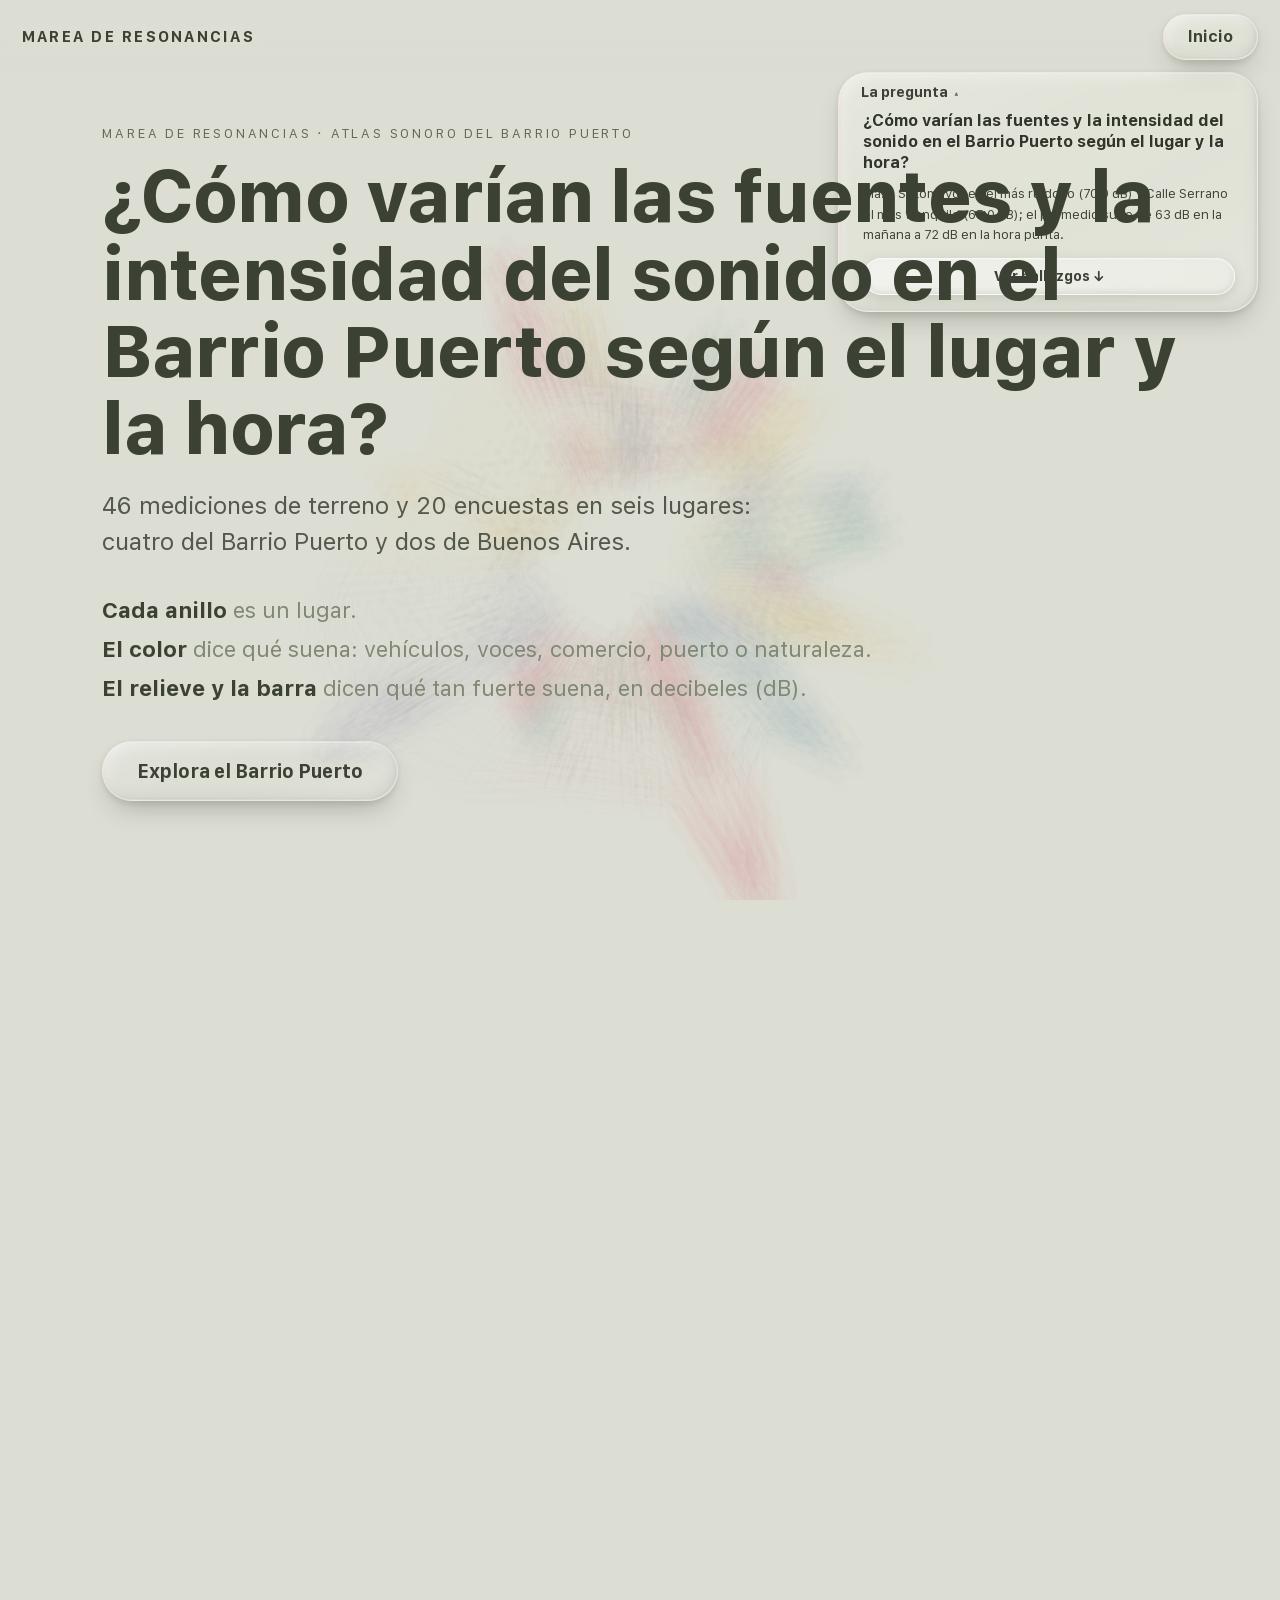
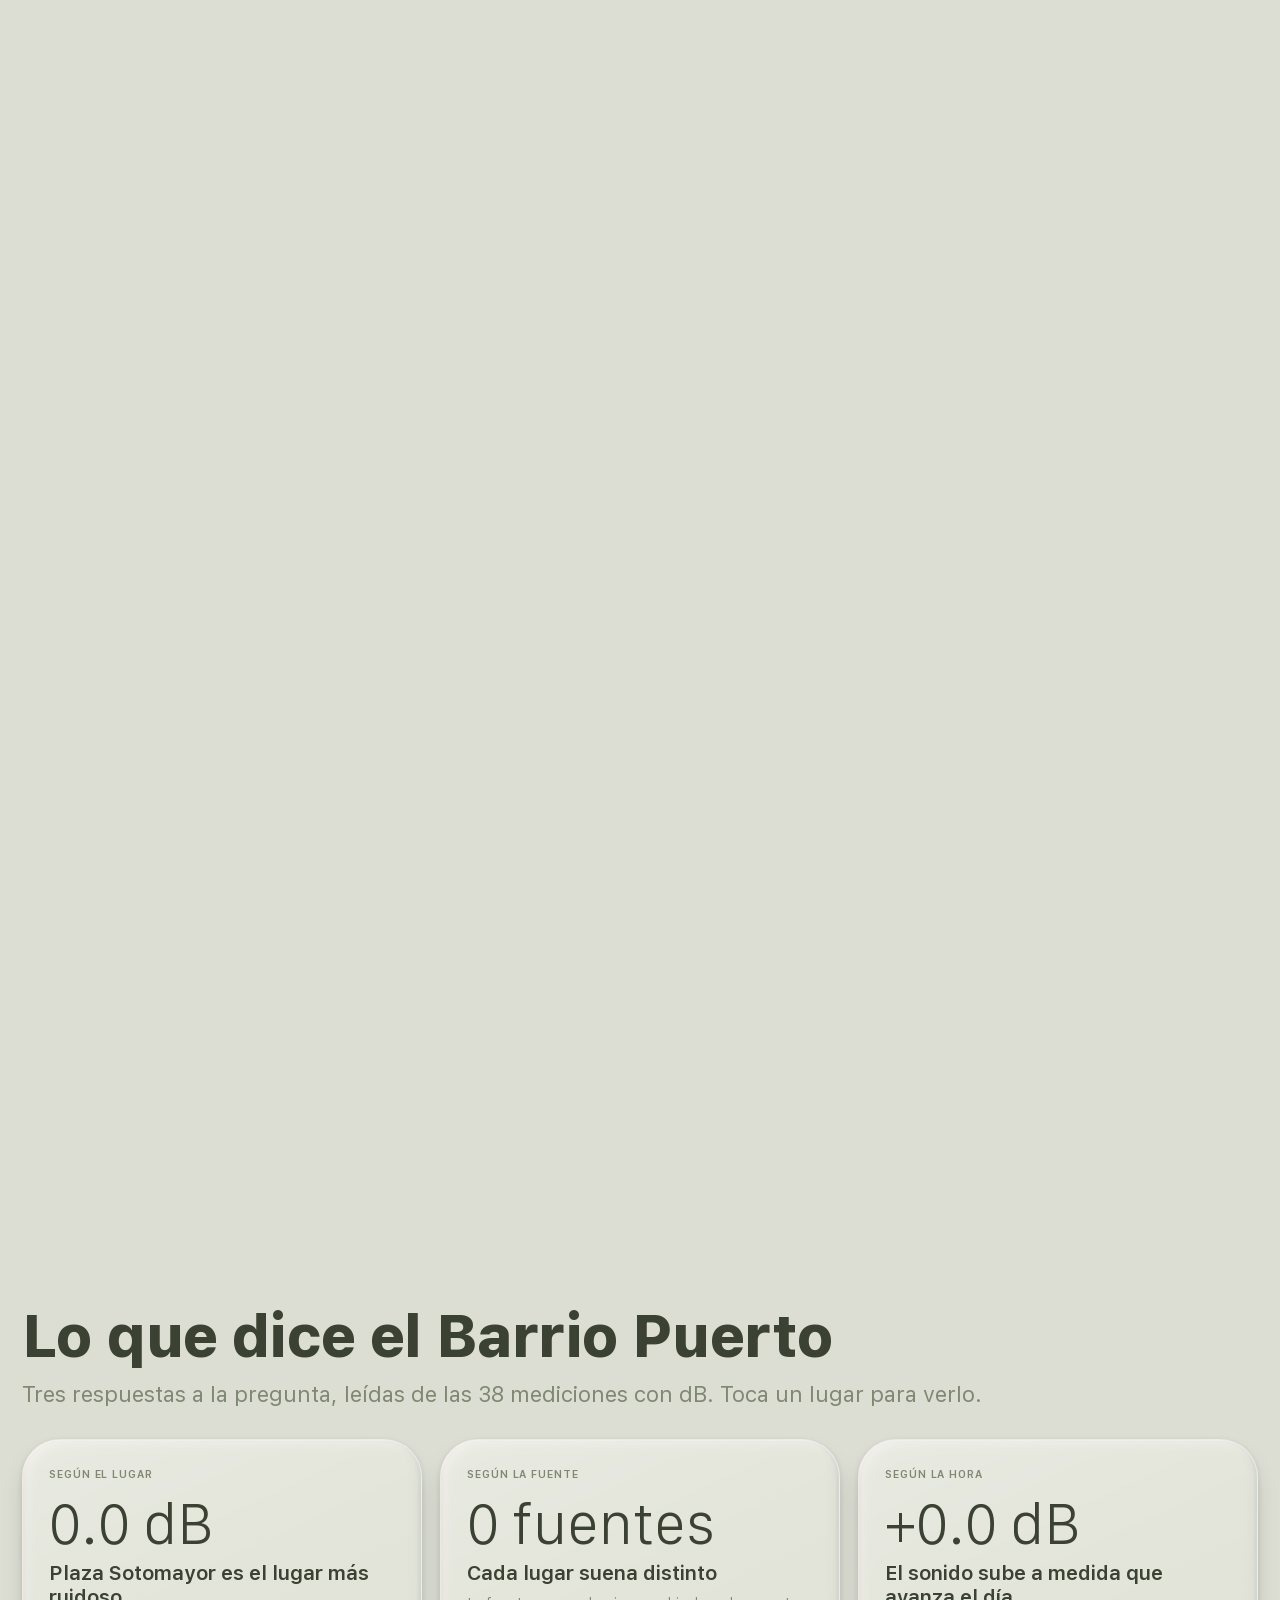
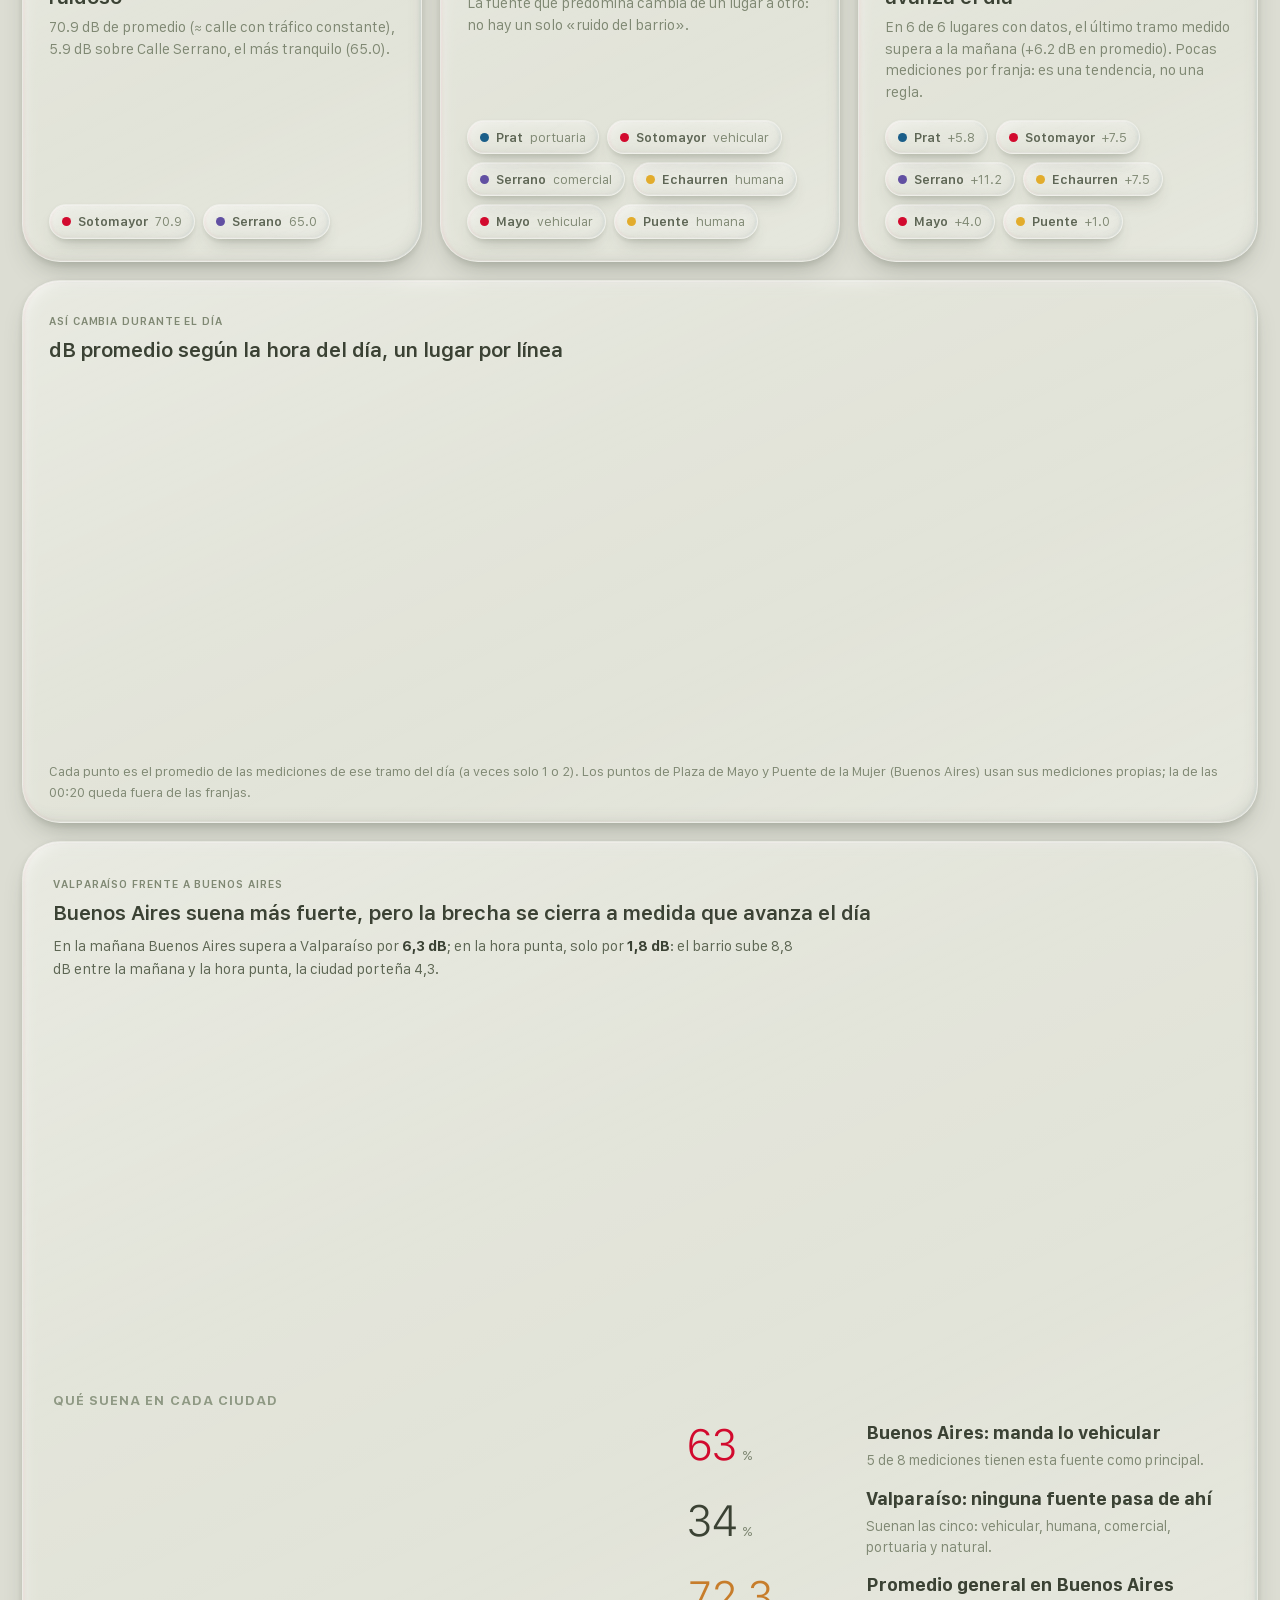
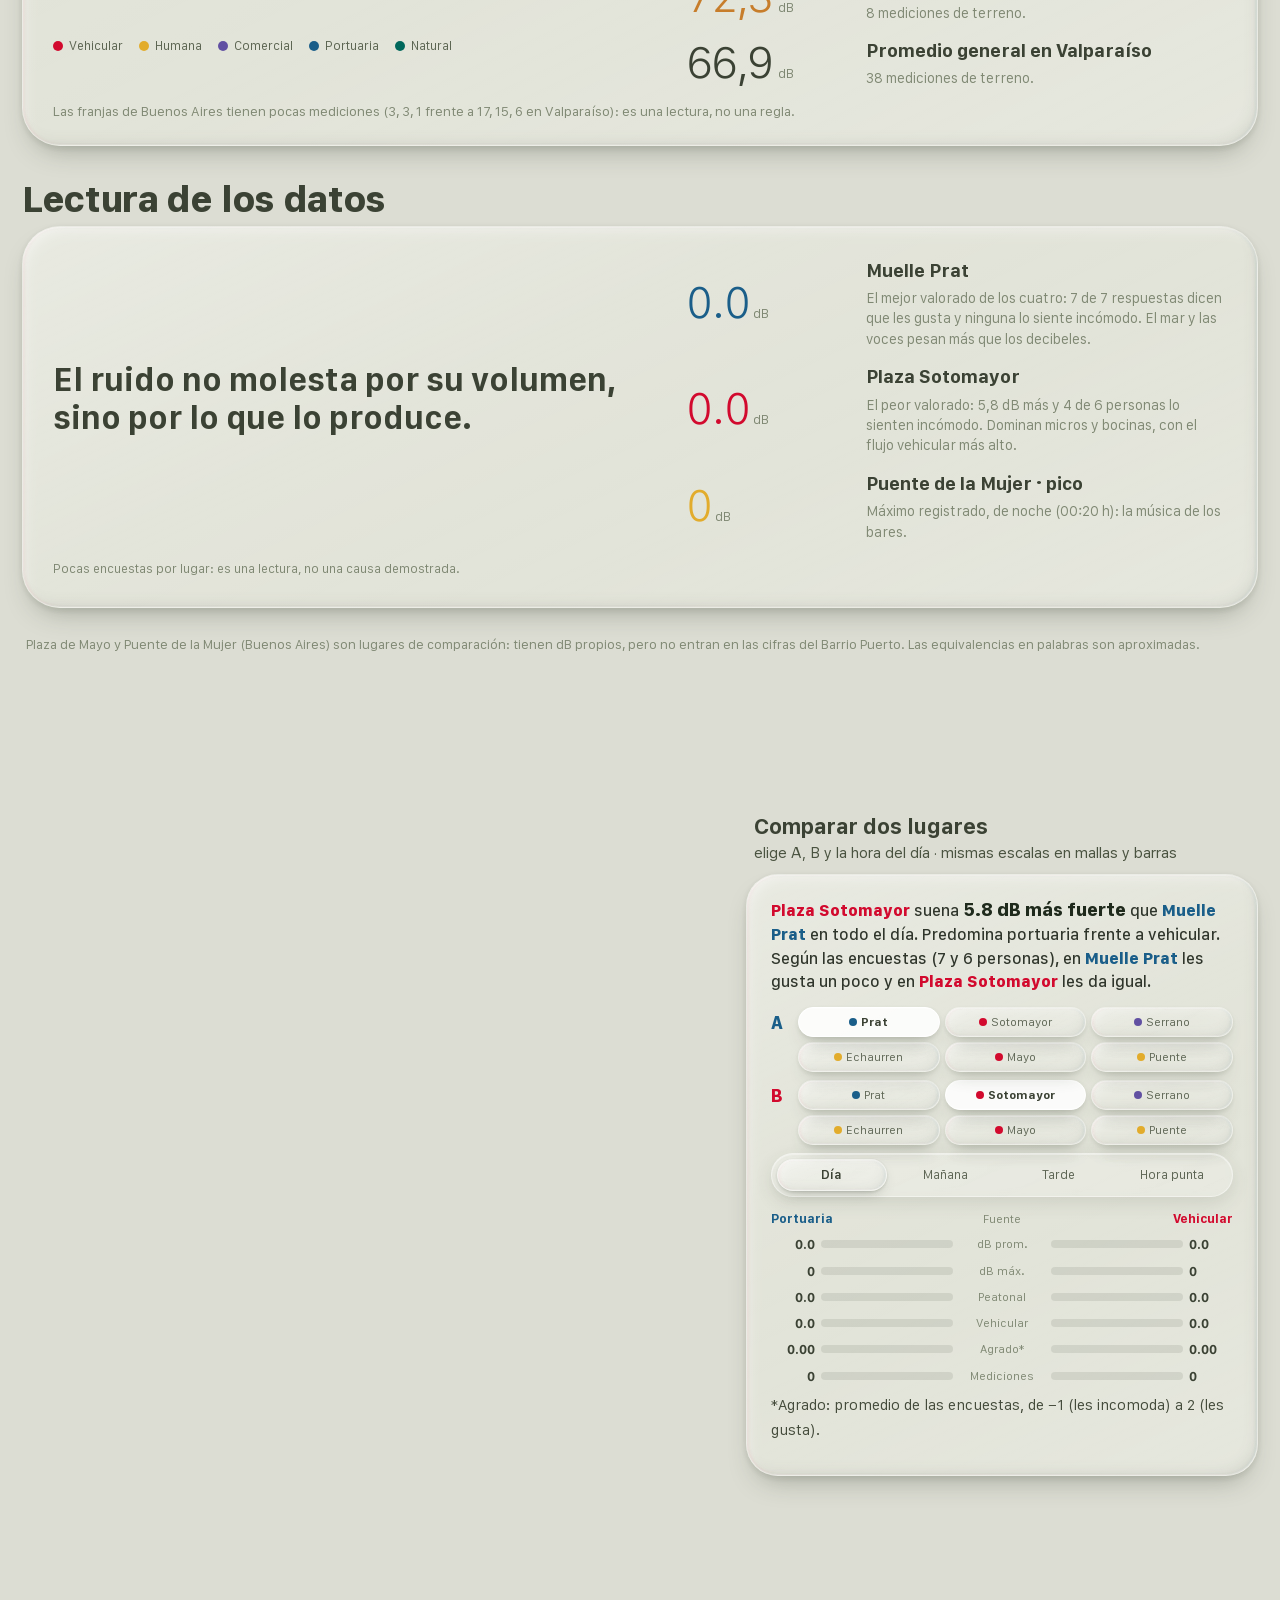
==== index.html @ 1cb3ee87 "Opciones desplegadas de Inicio: mismo vidrio que Inicio también en modo claro Co-Authored-By: Claude" ====
<!DOCTYPE html>
<html lang="es"><head><meta charset="utf-8"><meta name="theme-color" content="#DCDDD3"><script>(function(){var t=null;try{t=localStorage.getItem('marea-theme')}catch(e){}if(t!=='dark'&&t!=='light')t=matchMedia('(prefers-color-scheme: dark)').matches?'dark':'light';document.documentElement.dataset.theme=t;window.__DK=t==='dark';var m=document.querySelector('meta[name=theme-color]');if(m&&t==='dark')m.content='#05141F'})()</script><meta name="viewport" content="width=device-width,initial-scale=1">
<title>Marea de resonancias · Atlas sonoro del Barrio Puerto</title><link rel="preload" href="fonts/sf-pro.woff" as="font" type="font/woff" crossorigin><link rel="preload" href="fonts/sf-compact.woff" as="font" type="font/woff" crossorigin><link rel="stylesheet" href="style.css?v=231"><link id="dkcss" rel="stylesheet" href="dark.css?v=231" media="not all"><script>if(window.__DK)document.getElementById("dkcss").media="all"</script></head>
<body class="heroing">
<header><b>Marea de resonancias</b><nav id="nav" class="morph"><span class="lbl" tabindex="0">Inicio</span><a class="mb on" href="index.html">Visualización</a><a class="mb" href="about.html">Acerca del estudio</a></nav></header>
<section id="hero">
<div class="hs s1"><div class="eb">Marea de resonancias · atlas sonoro del Barrio Puerto</div>
<h1>¿Cómo varían las fuentes y la intensidad del sonido en el Barrio Puerto según el lugar y la hora?</h1>
<p>46 mediciones de terreno y 20 encuestas en seis lugares: cuatro del Barrio Puerto y dos de Buenos Aires.</p>
<ul class="hl"><li><b>Cada anillo</b> es un lugar.</li><li><b>El color</b> dice qué suena: vehículos, voces, comercio, puerto o naturaleza.</li><li><b>El relieve y la barra</b> dicen qué tan fuerte suena, en decibeles (dB).</li></ul>
<button id="go">Explora el Barrio Puerto</button></div>
</section>
<canvas id="c"></canvas>
<div id="leg"><div class="lgin"><button id="lgbtn" class="lgt" aria-expanded="false">Cómo leer</button><div class="lgb"></div></div></div>
<div id="bar"><div id="ctl" class="morph"><span class="lbl" tabindex="0"><span><b>Hora del día</b></span></span><button class="mb on" data-f="all">Todo el día</button><button class="mb" data-f="am">Mañana</button><button class="mb" data-f="pm">Tarde</button><button class="mb" data-f="pk">Hora punta</button></div><div id="cts" class="morph"><span class="lbl" tabindex="0"><span><b>Fuente</b></span></span><button class="mb on" data-c="">Todas</button><button class="mb" data-c="V">Vehicular</button><button class="mb" data-c="H">Humana</button><button class="mb" data-c="C">Comercial</button><button class="mb" data-c="M">Portuaria</button><button class="mb" data-c="N">Natural</button></div></div>
<div id="panel"><h2>Explora los seis sectores</h2></div><small id="psub">Pasa el cursor sobre un nodo o un rayo; clic para fijar un sector. Compara dB, flujos y agrado.</small>
<button id="back">← Volver a los seis sectores</button>
<div id="hint">Haz clic en un sector para expandirlo · teclas 1–6</div>
<div id="tip"></div>
<div id="ans"><button class="qt" id="qt" aria-expanded="true">La pregunta<i>▾</i></button><div class="ain"><b class="q">¿Cómo varían las fuentes y la intensidad del sonido en el Barrio Puerto según el lugar y la hora?</b><div class="a"><span>El sonido cambia según el lugar y tiende a subir durante el día.</span> <a href="#finds">Ver hallazgos ↓</a></div></div></div>
<button id="down" class="btn">Desplegar sectores ↓</button>
<div id="story"><section id="s1" class="spacer"></section><section id="s2" class="spacer"></section><section id="s2b" class="spacer"></section><section id="s3" class="panelsec"></section></div>
<script src="data.js?v=231"></script><script src="vita.js?v=231"></script><script src="app.js?v=231"></script><script src="story.js?v=231"></script><script src="audio.js?v=231"></script><script src="theme.js?v=231"></script><script src="glass.js?v=231"></script></body></html>
---- style.css ----
:root{--bg:#070a14;--fg:#e8ecf4;--mut:#7f8873;--line:rgba(255,255,255,.12);--V:#ff6b5e;--H:#f4c25b;--M:#8f9bff;--N:#5f8a4b}
*{box-sizing:border-box;margin:0}
html,body{height:100%;background:var(--bg);color:var(--fg);font:14px/1.5 "Helvetica Neue",Arial,sans-serif}
a{color:var(--N)}
header{position:fixed;top:0;left:0;right:0;z-index:5;display:flex;justify-content:space-between;align-items:center;padding:14px 22px;background:linear-gradient(var(--bg),transparent)}
header b{letter-spacing:.14em;font-size:12px;text-transform:uppercase}
header nav a{color:var(--fg);text-decoration:none;margin-left:18px;font-size:12px;letter-spacing:.1em;text-transform:uppercase;opacity:.7}
header nav a:hover,header nav a.on{opacity:1}
#c{position:fixed;top:0;left:0;right:0;bottom:0;width:100%;height:100%}
#hero{position:fixed;top:0;left:0;right:0;bottom:0;z-index:10;display:flex;flex-direction:column;justify-content:center;padding:0 8vw;background:rgba(220,221,211,.84);backdrop-filter:blur(14px);transition:opacity .8s}
#hero.off{opacity:0;pointer-events:none}
#hero h1{font-size:clamp(34px,6vw,76px);font-weight:300;line-height:1.05;max-width:14em}
#hero p{max-width:34em;margin:20px 0 28px;color:var(--mut);font-size:16px}
button{font:inherit;color:var(--fg);background:none;border:1px solid var(--line);border-radius:99px;padding:7px 16px;cursor:pointer;transition:.2s}
button:hover,button.on{background:rgba(255,255,255,.12);border-color:var(--fg)}
#hero button{align-self:flex-start;padding:12px 28px}
#ctl,#cts{position:fixed;left:22px;bottom:22px;z-index:4;display:flex;flex-wrap:wrap;gap:8px;align-items:center}
#ctl span,#cts span{color:var(--mut);font-size:11px;letter-spacing:.1em;text-transform:uppercase;margin-right:4px}
#leg{position:fixed;left:22px;top:60px;z-index:4;font-size:12px;color:var(--mut);max-width:240px}
#leg i{display:inline-block;width:9px;height:9px;border-radius:50%;margin-right:6px}
#leg div{margin:3px 0}
#leg hr{border:0;border-top:1px solid var(--line);margin:10px 0}
#grad{height:6px;border-radius:3px;background:linear-gradient(90deg,#D20A2E,#E2AC2C,#00675B);margin:6px 0 2px}
#grad+div{display:flex;justify-content:space-between}
#panel{position:fixed;right:22px;bottom:22px;width:min(330px,calc(100% - 44px));z-index:4;padding:18px;border:1px solid var(--line);border-radius:18px;background:rgba(14,18,32,.62);backdrop-filter:blur(16px)}
#panel h2{font-weight:400;font-size:20px;margin-bottom:2px}
#panel small{color:var(--mut)}
#panel .g{display:grid;grid-template-columns:1fr 1fr;gap:8px;margin:12px 0}
#panel .g div{border-top:1px solid var(--line);padding-top:6px;font-size:11px;color:var(--mut);text-transform:uppercase;letter-spacing:.06em}
#panel .g b{display:block;font-size:20px;font-weight:300;color:var(--fg);letter-spacing:0;text-transform:none}
#panel q{display:block;font-style:italic;color:var(--fg);opacity:.85;font-size:13px}
#tip{position:fixed;z-index:6;pointer-events:none;max-width:250px;padding:10px 12px;border-radius:12px;font-size:12px;background:rgba(14,18,32,.85);border:1px solid var(--line);display:none}
#tip b{display:block;margin-bottom:2px}
main{max-width:760px;margin:0 auto;padding:110px 22px 80px}
main h1{font-size:44px;font-weight:300;line-height:1.1;margin-bottom:10px}
main h2{font-size:12px;letter-spacing:.14em;text-transform:uppercase;color:var(--N);margin:38px 0 8px;font-weight:600}
main p,main li{color:#4f5746;margin-bottom:10px}
main ul{padding-left:18px}
main .lead{font-size:18px;color:var(--fg)}
@media(max-width:700px){#panel{bottom:70px}}
/* v2: tamaños y modo expandido */
html,body{font-size:17px}
header b{font-size:16px}header nav a{font-size:15px}
#hero h1{font-size:clamp(36px,5.6vw,80px);font-weight:800;line-height:1.08;max-width:16em;letter-spacing:-.01em}
#hero p{font-size:clamp(18px,2vw,24px);color:var(--fg);opacity:.85;max-width:30em}
#hero ul{list-style:none;padding:0;margin:0 0 30px;font-size:clamp(17px,1.8vw,22px);color:var(--mut)}
#hero li{margin:6px 0}#hero li b{color:var(--fg)}
#hero button{font-size:20px;padding:14px 34px}
#leg{font-size:15px;max-width:310px}#leg i{width:13px;height:13px}
#ctl span,#cts span{font-size:14px}#ctl button,#cts button{font-size:16px;padding:10px 20px}
#back{position:fixed;top:64px;left:50%;transform:translateX(-50%);z-index:6;display:none;font-size:16px;padding:10px 22px;background:rgba(14,18,32,.8)}
#panel{width:min(400px,calc(100% - 44px));padding:22px;font-size:16px}
#panel h2{font-size:30px}#panel small{font-size:14px}
#panel .g div{font-size:13px}#panel .g b{font-size:30px}
#panel q{font-size:17px;margin-top:6px}#panel q:before,#panel q:after{content:'“'}#panel q:after{content:'”'}
#panel .hint{display:block;margin-top:10px;color:var(--N)}
#panel.big{top:64px;bottom:22px;width:min(440px,calc(100% - 44px));overflow:auto}
.det{border-left:4px solid;padding:8px 12px;margin:14px 0;background:rgba(255,255,255,.05);border-radius:0 10px 10px 0;font-size:15px}
.det b{display:block;font-size:17px}
.list{margin-top:12px}
.it{display:grid;grid-template-columns:12px 1fr auto;gap:2px 10px;align-items:center;width:100%;text-align:left;border-radius:12px;margin:4px 0;font-size:15px;padding:8px 12px}
.it span{width:10px;height:10px;border-radius:50%;grid-row:span 2}.it em{grid-column:2;color:var(--mut);font-size:13px}.it b{grid-row:span 2;font-weight:600}
#tip{font-size:15px;max-width:320px;padding:12px 14px}
main p,main li{font-size:17px}main .lead{font-size:21px}main h2{font-size:14px}
@media(max-width:700px){#panel.big{top:110px}}
.fl{margin:12px 0}.fl div{display:grid;grid-template-columns:96px 1fr 60px;align-items:center;gap:10px;margin:6px 0;font-size:15px}
.fl .tr{height:8px;border-radius:4px;background:rgba(255,255,255,.12);overflow:hidden}.fl i{display:block;height:100%;background:#fff;border-radius:4px}.fl .v i{background:#ff9a8c}.fl b{font-size:15px!important;text-align:right;color:var(--fg)}
#leg{font-size:14.5px;max-height:calc(100vh - 150px);overflow:auto}
/* v5: leyenda horizontal, sin panel en vista general */
#leg{top:56px;left:22px;right:22px;max-width:none;max-height:none;overflow:visible;display:flex;gap:36px;font-size:14px;line-height:1.45}
#leg .lg{flex:1}#leg .lg span{display:inline-block;margin:2px 14px 2px 0;white-space:nowrap}#leg i{width:11px;height:11px}
#panel.big{top:190px}
#hint{position:fixed;left:50%;bottom:30px;transform:translateX(-30%);z-index:4;font-size:15px;color:var(--mut)}
@media(max-width:900px){#panel.big{top:110px}#hint{display:none!important}}
#back{top:186px;left:22px;transform:none}
@media(max-width:900px){#back{top:70px;left:50%;transform:translateX(-50%)}}
#back{top:186px;left:22px;transform:none}
@media(max-width:900px){#back{top:70px;left:50%;transform:translateX(-50%)}}
#hero .eb{font-size:14px;letter-spacing:.2em;text-transform:uppercase;color:var(--N);margin-bottom:22px}
/* v7: vidrio líquido. Capa WebGL (glass.js) + vidrio CSS de respaldo (Safari usa -webkit-backdrop-filter) */
#c{z-index:0}
#glass{position:fixed;top:0;left:0;width:100%;height:100%;z-index:1;pointer-events:none}
body.gl #c{opacity:0;z-index:2}
#leg,#panel,#back,#hint,#ctl button,#hero button,main,#leg,#panel,#back,#hint,#cts button,#hero button,main{
  background:linear-gradient(135deg,rgba(255,255,255,.16),rgba(255,255,255,.04) 55%,rgba(255,255,255,.08));
  -webkit-backdrop-filter:blur(16px) saturate(1.6) brightness(1.1);backdrop-filter:blur(16px) saturate(1.6) brightness(1.1);
  border:1px solid rgba(255,255,255,.18);color:var(--fg);
  box-shadow:inset .5px .5px 1px rgba(255,255,255,.22),inset -.5px -.5px 1px rgba(255,255,255,.06),inset 0 0 24px rgba(255,255,255,.06),0 12px 32px rgba(70,78,62,.2)}
#hero{-webkit-backdrop-filter:blur(14px);backdrop-filter:blur(14px)}
#leg{padding:16px 24px;border-radius:30px}
#panel{border-radius:34px}
#hint{padding:10px 22px;border-radius:99px;color:#4f5746}
#back,#ctl button,#hero button,#back,#cts button,#hero button{border-radius:99px}
#ctl button,#cts button{transition:transform .35s cubic-bezier(.3,1.6,.5,1),background .3s}
#ctl button:hover,#cts button:hover{transform:scale(1.06)}
#ctl button.on,#cts button.on{background:linear-gradient(135deg,rgba(255,255,255,.32),rgba(255,255,255,.1))}
.it{background:rgba(255,255,255,.05);border-color:rgba(255,255,255,.14)}.it.on{background:rgba(255,255,255,.16);border-color:rgba(255,255,255,.5)}
/* página "acerca": vidrio sobre manchas de color */
body.about{background:radial-gradient(circle at 15% 18%,rgba(255,255,255,.07),transparent 42%),radial-gradient(circle at 85% 65%,rgba(200,72,59,.12),transparent 40%),radial-gradient(circle at 25% 88%,rgba(197,138,20,.1),transparent 42%),var(--bg);background-attachment:fixed}
main{width:calc(100% - 32px);margin:96px auto 60px;padding:40px 44px;border-radius:40px}
@media(max-width:700px){main{padding:26px 22px}}
#back{top:198px}#panel.big{top:200px}
#hint{left:auto;right:22px;transform:none;max-width:42vw}
@media(max-width:1100px){#back{top:70px}#panel.big{top:70px}}
/* v8: mismo vidrio en inicio, cartel de ficha y página "acerca" */
#tip,.card,.btn{
  background:linear-gradient(135deg,rgba(255,255,255,.16),rgba(255,255,255,.04) 55%,rgba(255,255,255,.08));
  -webkit-backdrop-filter:blur(16px) saturate(1.6) brightness(1.1);backdrop-filter:blur(16px) saturate(1.6) brightness(1.1);
  border:1px solid rgba(255,255,255,.18);color:var(--fg);
  box-shadow:inset .5px .5px 1px rgba(255,255,255,.22),inset -.5px -.5px 1px rgba(255,255,255,.06),inset 0 0 24px rgba(255,255,255,.06),0 12px 32px rgba(70,78,62,.2)}
#tip{border-radius:24px;padding:14px 18px}
body.gl #hero{background:transparent;-webkit-backdrop-filter:none;backdrop-filter:none}
#leg,#ctl,#hint,#panel,#back,#leg,#cts,#hint,#panel,#back{transition:opacity .8s}
body.heroing #leg,body.heroing #ctl,body.heroing #hint,body.heroing #panel,body.heroing #back,body.heroing #tip,body.heroing #leg,body.heroing #cts,body.heroing #hint,body.heroing #panel,body.heroing #back,body.heroing #tip{opacity:0;pointer-events:none}
#hero>*{position:relative;z-index:1}
.btn{display:inline-block;padding:12px 26px;border-radius:99px;color:var(--fg);text-decoration:none;font-size:16px;transition:transform .35s cubic-bezier(.3,1.6,.5,1)}
.btn:hover{transform:scale(1.05)}
/* about */
.wrap{position:relative;z-index:3;padding:92px 28px 56px;max-width:1500px;margin:0 auto}
.top{padding:34px 8px 34px}
.top h1{font-size:clamp(40px,6vw,84px);font-weight:800;letter-spacing:-.01em;line-height:1.05}
.top .sub{font-size:clamp(17px,2vw,24px);color:var(--mut);margin:10px 0 26px}
.cols{column-count:2;column-gap:22px}
.card{break-inside:avoid;-webkit-column-break-inside:avoid;display:block;margin:0 0 22px;padding:32px 36px;border-radius:38px}
.card h2{font-size:14px;letter-spacing:.16em;text-transform:uppercase;color:var(--N);margin:0 0 14px;font-weight:700}
.card h3{font-size:21px;font-weight:600;margin:22px 0 8px}
.card p,.card li{font-size:16.5px;line-height:1.65;color:#444b3b;margin:0 0 10px}
.card ul,.card ol{padding-left:20px;margin:0 0 10px}.card ul ul{margin:6px 0 0}
.card em.q{display:block;font-size:19px;color:var(--fg);margin:4px 0 8px}
.foot{padding:6px 8px;color:var(--mut);font-size:14px}
@media(max-width:900px){.cols{column-count:1}.card{padding:24px 22px;border-radius:30px}}
#hero{overflow:auto;padding-top:64px;padding-bottom:40px}
#hero h1{font-size:clamp(30px,min(5.6vw,8.2vh),80px)}
#hero p{font-size:clamp(16px,min(2vw,3vh),24px)}
#hero ul{font-size:clamp(15px,min(1.8vw,2.8vh),22px)}
#hero .eb{margin-bottom:14px}
#hint{white-space:nowrap}
#tip{text-shadow:0 1px 8px rgba(255,255,255,.7)}
/* v9: pills contenedores que se expanden y se dividen (horizontal) + about en 3 columnas */
.morph{display:flex;align-items:center;flex-wrap:nowrap;gap:0}
#ctl,#nav,#cts,#nav{gap:0}
#ctl .lbl,#nav .lbl,#ctl .mb,#nav .mb,#cts .lbl,#nav .lbl,#cts .mb,#nav .mb{display:inline-block;white-space:nowrap;overflow:hidden;cursor:pointer;border-radius:99px;font-size:16px;letter-spacing:0;text-transform:none;color:var(--fg);text-decoration:none;opacity:1;margin:0;
  transition:max-width .6s cubic-bezier(.3,1.25,.5,1),padding .6s cubic-bezier(.3,1.25,.5,1),margin .6s cubic-bezier(.3,1.25,.5,1),opacity .4s,border-width .4s,background .3s}
#ctl .lbl,#nav .lbl,#cts .lbl,#nav .lbl{padding:10px 24px;max-width:300px;border:1px solid rgba(255,255,255,.18);
  background:linear-gradient(135deg,rgba(255,255,255,.16),rgba(255,255,255,.04) 55%,rgba(255,255,255,.08));-webkit-backdrop-filter:blur(16px) saturate(1.6) brightness(1.1);backdrop-filter:blur(16px) saturate(1.6) brightness(1.1);
  box-shadow:inset .5px .5px 1px rgba(255,255,255,.22),inset -.5px -.5px 1px rgba(255,255,255,.06),0 12px 32px rgba(70,78,62,.2)}
#ctl .mb,#nav .mb,#cts .mb,#nav .mb{max-width:0;padding:10px 0;border-width:0;border-style:solid;border-color:rgba(255,255,255,.22);opacity:0}
#nav .mb{background:linear-gradient(135deg,rgba(255,255,255,.16),rgba(255,255,255,.04) 55%,rgba(255,255,255,.08));-webkit-backdrop-filter:blur(16px) saturate(1.6) brightness(1.1);backdrop-filter:blur(16px) saturate(1.6) brightness(1.1);box-shadow:inset .5px .5px 1px rgba(255,255,255,.22),inset -.5px -.5px 1px rgba(255,255,255,.06),0 12px 32px rgba(70,78,62,.2)}
#ctl .mb.on,#nav .mb.on,#cts .mb.on,#nav .mb.on{background:linear-gradient(135deg,rgba(255,255,255,.32),rgba(255,255,255,.1))}
#ctl,#cts{bottom:22px}
.cols{display:grid;grid-template-columns:repeat(3,minmax(0,1fr));gap:22px;align-items:start;column-count:auto}
.col{display:flex;flex-direction:column;gap:22px;min-width:0}
.card{margin:0;padding:28px 30px}
.card p,.card li{font-size:15.5px}
@media(max-width:1100px){.cols{grid-template-columns:1fr;max-width:820px;margin:0 auto}}
#leg{top:72px}

/* v10: touch (.open) separado de hover; responsivo móvil */
#ctl.open .lbl,#nav.open .lbl,responsivo móvil */
#cts.open .lbl,#nav.open .lbl{max-width:0;padding-left:0;padding-right:0;border-width:0;opacity:0}
#ctl.open .mb,#nav.open .mb,#cts.open .mb,#nav.open .mb{max-width:240px;padding:10px 22px;margin-left:8px;border-width:1px;opacity:1}
#ctl.open .mb:first-of-type,#nav.open .mb:first-of-type,#cts.open .mb:first-of-type,#nav.open .mb:first-of-type{margin-left:0}
@media (hover:hover){
#ctl:hover .lbl,#ctl:focus-within .lbl,#nav:hover .lbl,#nav:focus-within .lbl,#cts:hover .lbl,#cts:focus-within .lbl,#nav:hover .lbl,#nav:focus-within .lbl{max-width:0;padding-left:0;padding-right:0;border-width:0;opacity:0}
#ctl:hover .mb,#ctl:focus-within .mb,#nav:hover .mb,#nav:focus-within .mb,#cts:hover .mb,#cts:focus-within .mb,#nav:hover .mb,#nav:focus-within .mb{max-width:240px;padding:10px 22px;margin-left:8px;border-width:1px;opacity:1}
#ctl:hover .mb:first-of-type,#ctl:focus-within .mb:first-of-type,#nav:hover .mb:first-of-type,#nav:focus-within .mb:first-of-type,#cts:hover .mb:first-of-type,#cts:focus-within .mb:first-of-type,#nav:hover .mb:first-of-type,#nav:focus-within .mb:first-of-type{margin-left:0}}
#tip{max-width:min(320px,80vw)}
@media(max-width:760px){
html,body{font-size:16px}
header{padding:10px 14px}
header b{font-size:12px;letter-spacing:.12em}
#nav .lbl,#nav .mb,#ctl .lbl,#ctl .mb,#nav .lbl,#nav .mb,#cts .lbl,#cts .mb{font-size:14px}
#nav .lbl,#ctl .lbl,#nav .lbl,#cts .lbl{padding:8px 18px}
#nav.open .mb{padding:8px 13px;margin-left:6px;font-size:13px}
#ctl.open .mb,#cts.open .mb{padding:8px 12px;margin-left:6px;font-size:13px}
#nav.open .mb:first-of-type,#ctl.open .mb:first-of-type,#nav.open .mb:first-of-type,#cts.open .mb:first-of-type{margin-left:0}
body.navopen header b{opacity:0}
#ctl,#cts{left:14px;right:14px;bottom:calc(14px + env(safe-area-inset-bottom,0px))}
#back{top:66px;left:14px;transform:none;font-size:14px;padding:7px 14px}
#panel.big{top:var(--pt,50%);bottom:calc(64px + env(safe-area-inset-bottom,0px));left:12px;right:12px;width:auto;padding:16px 18px;border-radius:28px;-webkit-overflow-scrolling:touch}
#panel h2{font-size:22px}#panel .g b{font-size:22px}#panel .g div{font-size:11px}#panel q{font-size:14px}
.it{font-size:14px;padding:6px 10px}
.wrap{padding:84px 14px 40px}
.top h1{font-size:clamp(34px,11vw,56px)}
.card{padding:22px 20px}
}

/* v11: «Cómo leer» = pill que se transforma en la leyenda (punteo estructurado) */
#leg{position:fixed;top:72px;left:22px;right:auto;z-index:4;width:122px;height:38px;max-width:none;max-height:none;padding:0;display:block;overflow:hidden;border-radius:99px;font-size:14px;line-height:1.45;gap:0;
  transition:width .65s cubic-bezier(.3,1.15,.5,1),height .65s cubic-bezier(.3,1.15,.5,1),border-radius .65s ease,opacity .8s}
#leg.open{width:calc(100vw - 44px);height:var(--oh,200px);border-radius:30px}
.lgin{width:calc(100vw - 44px)}
.lgt{display:block;font:inherit;font-size:15px;font-weight:700;color:var(--fg);background:none;border:0;padding:0 22px;height:38px;line-height:38px;cursor:pointer;text-align:left;white-space:nowrap;border-radius:0}
.lgt::after{content:' ▾';font-size:11px;opacity:.7}#leg.open .lgt::after{content:' ▴'}
.lgb{padding:2px 24px 18px;opacity:0;transition:opacity .35s}#leg.open .lgb{opacity:1;transition-delay:.25s}
.lcols{display:grid;grid-template-columns:1.05fr 1fr 1.15fr 1.1fr;gap:28px}
.lc h4{font-size:12.5px;letter-spacing:.07em;text-transform:uppercase;color:var(--N);margin:0 0 6px;font-weight:700}
.lc ul{list-style:none;padding:0;margin:0}.lc li{position:relative;padding-left:16px;margin:3px 0;color:#444b3b}
.lc li::before{content:'•';position:absolute;left:3px;color:var(--mut)}
.lc ul.dots li::before{display:none}.lc ul.dots li{padding-left:20px}.lc .dots i{position:absolute;left:0;top:5px;margin:0}
.lc li b{color:var(--fg)}
@media(min-width:1101px){#back{top:var(--lb,198px)}#panel.big{top:calc(var(--lb,198px) + 4px)}}
@media(max-width:1100px){
#leg{top:66px;left:auto;right:14px;width:122px;z-index:7}
#leg.open{width:calc(100vw - 28px)}
.lgin{width:calc(100vw - 28px)}
.lcols{grid-template-columns:1fr;gap:12px}
.lgb{max-height:calc(100vh - 215px);overflow:auto;-webkit-overflow-scrolling:touch}}
@media(min-width:760px) and (max-width:1100px){.lcols{grid-template-columns:1fr 1fr}}
/* leyenda abierta sobre las figuras (móvil/tablet): velo oscuro para que el punteo se lea */
@media(max-width:1100px){body.gl #leg.open{background:rgba(220,221,211,.78)}}
/* v12: overlay en dos secciones + enlaces de wiki */
#hero{justify-content:flex-start}
#hero .hs{display:none;flex-direction:column;align-items:flex-start;margin:auto 0;animation:hsIn .6s ease both}
#hero:not(.s2) .s1,#hero.s2 .s2{display:flex}
@keyframes hsIn{from{opacity:0;transform:translateY(14px)}to{opacity:1;transform:none}}
#hero h2{font-size:clamp(24px,min(4.2vw,6.4vh),54px);font-weight:800;line-height:1.1;max-width:18em;letter-spacing:-.01em}
#hero .p2{font-size:clamp(14px,min(1.6vw,2.6vh),19px);color:var(--mut);margin:-10px 0 26px}
#hero .s2 p{margin:16px 0 18px}
#hero .s2 ul{max-width:44em;margin:0 0 24px}
#hero .s2 li{margin:8px 0}
#hero .row{display:flex;gap:12px;flex-wrap:wrap}
.brow{display:flex;gap:12px;flex-wrap:wrap}
.foot a{color:var(--N)}
/* v13: filtro por fuente, perfil por franja y comparación */
.lc .dots li{cursor:pointer;transition:opacity .25s}
.lc .dots li:hover b,.lc .dots li:hover{color:var(--fg)}
.lc .dots li.act{color:var(--fg);font-weight:700}.lc .dots li.dim{opacity:.38}
.lc .hn{font-size:12px;color:var(--mut);margin:6px 0 0}
.pf h5{font-size:11px;letter-spacing:.07em;text-transform:uppercase;color:var(--mut);margin:14px 0 4px;font-weight:600}
.pf div{display:grid;grid-template-columns:112px 1fr 32px;align-items:center;gap:10px;margin:4px 0;font-size:14px}
.pf .tr{height:7px;border-radius:4px;background:rgba(255,255,255,.12);overflow:hidden}.pf i{display:block;height:100%;background:#4f5746;border-radius:4px}
.pf .hi{color:var(--fg);font-weight:700}.pf .hi i{background:var(--N)}.pf b{text-align:right;font-weight:600}
.lc li:focus-visible,#c:focus-visible,.lgt:focus-visible{outline:2px solid var(--N);outline-offset:2px}
@media (prefers-reduced-motion:reduce){*{animation-duration:.01s!important;transition-duration:.01s!important}}
/* about: tarjetas anchas */
.card.wide{margin:0 0 22px}
.card.wide .lead2{font-size:18px;color:var(--fg);max-width:60em;margin:0 0 16px}
.g2{display:grid;grid-template-columns:repeat(2,minmax(0,1fr));gap:6px 40px}
.g3{display:grid;grid-template-columns:repeat(3,minmax(0,1fr));gap:6px 36px}
.hl h3{font-size:19px;margin:14px 0 6px}
.hw{font-size:14px!important;color:var(--mut)!important}
.card.wide h3{font-size:18px;margin:6px 0 8px}
.card a{color:var(--N)}
@media(max-width:900px){.g2,.g3{grid-template-columns:1fr}}
body.about header{padding-bottom:34px;background:linear-gradient(var(--bg) 52%,transparent)}
/* v14: marea orgánica con scroll · contraste y estadísticas */
html,body{height:auto}
body.lock,body.heroing{overflow:hidden}
#story{position:relative}
.spacer{height:100vh}
.panelsec{position:relative;z-index:3;padding:96px 0 48px}
.wrap2{max-width:1320px;margin:0 auto;padding:0 22px}
.sech{font-size:clamp(30px,4.6vw,64px);font-weight:800;letter-spacing:-.01em;line-height:1.05;margin:0 0 10px}
.lead3{font-size:clamp(16px,1.8vw,22px);color:var(--mut);max-width:44em;margin:0 0 28px}
.cards4{display:grid;grid-template-columns:repeat(4,minmax(0,1fr));gap:18px;margin-bottom:22px}
.charts{display:grid;grid-template-columns:repeat(3,minmax(0,1fr));gap:18px}
.grid2{display:grid;grid-template-columns:repeat(2,minmax(0,1fr));gap:18px}
.sc{padding:24px 24px 20px;border-radius:32px;display:block}
.sc h3{margin:0;font-size:21px}.sc .sub{font-size:13px;color:var(--mut);margin-top:2px}
.sc .big{font-size:58px;font-weight:300;line-height:1.05;margin:14px 0 4px;letter-spacing:-.02em}.sc .big small{font-size:15px;color:var(--mut);margin-left:8px;letter-spacing:0}
.sc .chips{display:flex;gap:16px;flex-wrap:wrap;font-weight:600;font-size:15px;margin:2px 0 8px}
.sc .fact{font-size:13.5px;color:#4f5746;margin-bottom:10px}.sc .fi{font-size:14.5px;line-height:1.55;color:#444b3b;margin:0 0 6px}
.cc{padding:24px 24px 18px;border-radius:32px;display:block}.cc h3{margin:0 0 2px;font-size:20px}.cs{margin:0 0 10px;font-size:13.5px;color:var(--mut)}
.cc svg{display:block}.cc svg .t{fill:#4f5746;font:12px Helvetica,Arial,sans-serif}.cc svg .b{font-weight:700;fill:#fff}.cc svg .m{fill:#7f8873;font-size:11px}.cc svg .k{fill:#07101c;font-weight:700;font-size:11px}.cc svg .g{stroke:rgba(255,255,255,.12);stroke-width:1}
.peaks{list-style:none;margin:0;padding:0}.peaks li{display:grid;grid-template-columns:96px 1fr;align-items:center;gap:10px;padding:9px 0;border-top:1px solid rgba(255,255,255,.1)}
.peaks b{font-size:34px;font-weight:300}.peaks small{font-size:13px;color:var(--mut)}.peaks span{font-size:14.5px}.peaks em{display:block;font-style:normal;font-size:12.5px;color:var(--mut)}
.foot2{margin:26px 4px 0;color:var(--mut);font-size:13.5px}.foot2 a{color:var(--N)}
#down{position:fixed;left:0;right:0;margin:0 auto;width:max-content;bottom:calc(26px + env(safe-area-inset-bottom,0px));z-index:4;cursor:pointer;font-family:inherit;transition:opacity .6s}
body.deep #down,body.lock #down,body.heroing #down{opacity:0;pointer-events:none}
body.deep #leg,body.deep #ctl,body.deep #hint,body.deep #back,body.deep #panel,body.deep #tip,body.deep #leg,body.deep #cts,body.deep #hint,body.deep #back,body.deep #panel,body.deep #tip{opacity:0;pointer-events:none}
body.deep header{padding-bottom:34px;background:linear-gradient(var(--bg) 52%,transparent)}
@media(max-width:1100px){.cards4,.grid2{grid-template-columns:repeat(2,minmax(0,1fr))}.charts{grid-template-columns:repeat(2,minmax(0,1fr))}}
@media(max-width:700px){.cards4,.grid2,.charts{grid-template-columns:1fr}.sc .big{font-size:48px}#down{bottom:calc(74px + env(safe-area-inset-bottom,0px))}.panelsec{padding-top:80px}}
.cc svg .t{font-size:17px}.cc svg .m{font-size:14.5px}.cc svg .k{font-size:14px}


/* v15: tema claro salvia (#DCDDD3) con tintas café ocre */
:root{--bg:#DCDDD3;--fg:#3b4234;--mut:#7f8873;--line:rgba(94,102,85,.2);--V:#D20A2E;--H:#E2AC2C;--M:#1A5E89;--N:#00675B}
html,body{background:var(--bg);color:var(--fg)}
a{color:var(--N)}
.pf .tr,.fl .tr{background:rgba(94,102,85,.14)}.pf i,.fl i{background:#5E6655}.pf .hi i{background:var(--N)}.fl .v i{background:var(--V)}
.peaks li{border-top:1px solid rgba(94,102,85,.16)}.cc svg .g{stroke:rgba(94,102,85,.16)}
.cc svg .t{fill:#4f5746}.cc svg .b{fill:#3b4234}.cc svg .m{fill:#7f8873}.cc svg .k{fill:#fff}
.det{background:rgba(94,102,85,.06)}.it{background:rgba(255,255,255,.35);border-color:rgba(94,102,85,.16)}.it.on{background:rgba(255,255,255,.7);border-color:rgba(94,102,85,.5)}
#ctl .mb.on,#nav .mb.on,#ctl button.on,#cts .mb.on,#nav .mb.on,#cts button.on{background:linear-gradient(135deg,rgba(255,255,255,.75),rgba(255,255,255,.35))}
.lc .dots li:hover{color:var(--fg)}
body.about{background:radial-gradient(circle at 15% 18%,rgba(255,255,255,.45),transparent 42%),radial-gradient(circle at 85% 65%,rgba(200,72,59,.12),transparent 40%),radial-gradient(circle at 25% 88%,rgba(95,138,75,.12),transparent 42%),var(--bg);background-attachment:fixed}
/* títulos fuera de los contenedores no desplegables */
.blk{display:flex;flex-direction:column;min-width:0}
.bh{padding:0 8px 10px}.bh h3{margin:0;font-size:21px;line-height:1.15}.bh .sub,.bh .cs{margin:3px 0 0;font-size:13.5px;color:var(--mut)}
.blk>.card{flex:1}
.sc,.cc{padding:22px 24px}

/* v16: escala salvia de la wiki (#5E6655 · #8F9984 · #C4C7B9 · #DCDDD3) */
:root{--bg:#DCDDD3;--fg:#3b4234;--mut:#7f8873;--line:rgba(94,102,85,.28);--N:#5E6655;--s1:#5E6655;--s2:#8F9984;--s3:#C4C7B9;--s4:#DCDDD3}
.lc h4,.card h2,.eb,#hero .eb{color:var(--s1)}
/* v16: barra inferior con pills de franja y de fuente */
#bar{position:fixed;left:22px;bottom:22px;z-index:4;display:flex;gap:10px;align-items:flex-end;flex-wrap:wrap-reverse;max-width:calc(100vw - 44px)}
#bar #ctl,#bar #cts{position:static;left:auto;right:auto;bottom:auto;transition:opacity .8s}
body.heroing #bar,body.deep #bar{opacity:0;pointer-events:none}
#cts .mb i{display:inline-block;width:9px;height:9px;border-radius:50%;margin-right:7px;vertical-align:0}
#down{left:auto;right:22px;margin:0;width:auto}
#hint{bottom:76px}
@media(max-width:760px){#bar{left:14px;bottom:calc(14px + env(safe-area-inset-bottom,0px));max-width:calc(100vw - 28px)}#down{left:0;right:0;margin:0 auto;width:max-content}#cts.open .mb{padding:8px 11px}}

/* v16 · comparativa guiada, gráficas que se transforman, consola */
.steps{position:relative}
.step{min-height:100vh;display:flex;align-items:center;justify-content:flex-end;padding:0 5vw}
.step .blk{width:min(500px,46%)}
.mg{min-width:0}
.tg{display:inline-flex;gap:4px;margin:0 0 10px;padding:4px;border-radius:999px;background:rgba(255,255,255,.35);-webkit-backdrop-filter:blur(10px);backdrop-filter:blur(10px);border:1px solid rgba(94,102,85,.2)}
.tg button{font:inherit;font-size:13px;padding:6px 14px;border-radius:999px;border:0;background:transparent;color:#5E6655;cursor:pointer;transition:background .3s,color .3s}
.tg button.on{color:#3b4234;font-weight:600}
.console{background:#15181a;color:#c9d1c3;border-radius:14px;overflow:hidden;box-shadow:0 18px 50px rgba(21,24,26,.28);max-width:880px}
.cbar{display:flex;align-items:center;gap:7px;padding:10px 14px;background:#1f2427;font:12px ui-monospace,Menlo,Consolas,monospace;color:#8F9984}
.cbar i{width:10px;height:10px;border-radius:50%;background:#5E6655}.cbar span{margin-left:8px}
.console pre{margin:0;padding:18px 20px 22px;font:13px/1.65 ui-monospace,Menlo,Consolas,monospace;white-space:pre-wrap;overflow-x:auto}
.console .pm{color:#8F9984}.console .ok{color:#b9d79b}
.cur{display:inline-block;width:8px;height:15px;background:#c9d1c3;vertical-align:-2px;animation:bl 1s steps(1) infinite}
@keyframes bl{50%{opacity:0}}
#bar:has(.morph.open)~#down{opacity:0}
@media(max-width:760px){.step{align-items:flex-end;justify-content:center;padding:0 12px 28px}.step .blk{width:100%}.console pre{font-size:11.5px}}

/* v17 · selector glassmorfismo (barra de pestañas): lente deslizante sobre pastilla esmerilada */
.tg{position:relative;padding:5px;background:rgba(255,255,255,.28);-webkit-backdrop-filter:blur(14px) saturate(1.3);backdrop-filter:blur(14px) saturate(1.3);border:1px solid rgba(255,255,255,.44);box-shadow:inset 0 1px 0 rgba(255,255,255,.39),0 6px 18px rgba(59,66,52,.12)}
.tg button{position:relative;z-index:2;background:transparent;-webkit-tap-highlight-color:transparent}
.tg .th{position:absolute;z-index:1;top:5px;bottom:5px;left:5px;width:60px;border-radius:999px;pointer-events:none;background:linear-gradient(135deg,rgba(255,255,255,.7),rgba(255,255,255,.28));border:1px solid rgba(255,255,255,.55);box-shadow:0 4px 14px rgba(59,66,52,.22),inset 0 -2px 6px rgba(94,102,85,.18),inset 0 1px 2px rgba(255,255,255,.45);-webkit-backdrop-filter:blur(3px) saturate(1.5);backdrop-filter:blur(3px) saturate(1.5);transition:left .5s cubic-bezier(.3,1.35,.5,1),width .5s cubic-bezier(.3,1.35,.5,1)}
@media(prefers-reduced-motion:reduce){.tg .th{transition:none}}

/* v18 · vidrio en CSS para todo lo que se desplaza (el shader solo dibuja elementos fijos: así no se desfasan al hacer scroll);
   lente del selector sobre la pastilla, nunca detrás */
.card{background:linear-gradient(145deg,rgba(255,255,255,.62),rgba(255,255,255,.26));-webkit-backdrop-filter:blur(18px) saturate(1.45);backdrop-filter:blur(18px) saturate(1.45);border:1px solid rgba(255,255,255,.49);box-shadow:inset 0 1px 0 rgba(255,255,255,.29),inset 0 -10px 24px rgba(94,102,85,.10),inset 1px 0 0 rgba(255,255,255,.25),0 22px 50px rgba(59,66,52,.16),0 2px 6px rgba(59,66,52,.08)}
.tg{isolation:isolate}
.tg .th{z-index:0;background:linear-gradient(160deg,rgba(255,255,255,.92),rgba(255,255,255,.45) 55%,rgba(255,255,255,.7));border:1px solid rgba(255,255,255,.62);box-shadow:0 6px 16px rgba(59,66,52,.22),0 1px 2px rgba(59,66,52,.2),inset 0 1px 2px rgba(255,255,255,.5),inset 0 -3px 8px rgba(94,102,85,.22),inset 3px 0 6px rgba(210,10,46,.10),inset -3px 0 6px rgba(26,94,137,.12)}
.tg button{z-index:2}
.wrap2{max-width:clamp(1320px,88vw,2100px)}
.console{max-width:none}
.console pre{font-size:clamp(13px,1.02vw,21px)}
@media(min-width:1500px){
 .step .blk{width:clamp(500px,31vw,780px)}
 .sc{padding:30px 32px 26px}.sc h3{font-size:28px}.sc .sub{font-size:16px}.sc .big{font-size:78px}.sc .big small{font-size:19px}
 .sc .chips{font-size:19px}.sc .fact{font-size:17px}.sc .fi{font-size:19px}.pf div{font-size:17px;grid-template-columns:140px 1fr 40px}.pf h5{font-size:13px}
 .cc{padding:30px 32px 24px}.cc h3,.bh h3{font-size:26px}.cs,.bh .cs{font-size:17px}.tg button{font-size:16px;padding:8px 18px}
 .peaks li{font-size:18px}.peaks b{font-size:34px}
 .lead3{font-size:clamp(20px,1.5vw,30px)}
}
@media(max-width:1100px){.step{justify-content:center;align-items:flex-end;padding-bottom:6vh}.step .blk{width:min(560px,92%)}}

/* v19 · vidrio claro (no lechoso): casi transparente, borde de luz, sombras internas; capa propia para evitar fantasmas al hacer scroll */
.card{background:linear-gradient(150deg,rgba(255,255,255,.30),rgba(255,255,255,.07) 45%,rgba(255,255,255,.14));-webkit-backdrop-filter:blur(5px) saturate(1.7) brightness(1.03);backdrop-filter:blur(5px) saturate(1.7) brightness(1.03);border:1px solid rgba(255,255,255,.44);box-shadow:inset 0 1px 0 rgba(255,255,255,.28),inset 1px 0 0 rgba(255,255,255,.12),inset 0 -1.5px 0 rgba(94,102,85,.18),inset 0 -14px 22px -14px rgba(255,255,255,.35),0 18px 40px rgba(59,66,52,.14),0 2px 5px rgba(59,66,52,.08);-webkit-transform:translateZ(0);transform:translateZ(0);-webkit-backface-visibility:hidden;backface-visibility:hidden}
.tg{background:rgba(255,255,255,.12);-webkit-backdrop-filter:blur(4px) saturate(1.6);backdrop-filter:blur(4px) saturate(1.6)}

/* v20 · leyenda acotada, separación de botones, about alineado, barra fija de la comparativa */
#leg.open{width:min(1000px,calc(100vw - 44px))}.lgin{width:min(1000px,calc(100vw - 44px))}
#hint{bottom:92px}
.cols{align-items:stretch}.col>.card{margin:0}.col>.card:last-child{flex:1}
.card.wide{margin:22px 0 0}
.cmpw{position:sticky;top:68px;height:0;z-index:6;pointer-events:none}
.cmp{position:absolute;left:5vw;top:0;width:min(640px,44vw);padding:14px 20px 14px;border-radius:26px;pointer-events:auto}
.cmp .ct{display:flex;align-items:baseline;justify-content:space-between;gap:14px;flex-wrap:wrap}
.cmp .ct b{font-size:17px;color:var(--fg)}.cmp .cn{font-size:14px;color:var(--mut)}.cmp .cn i{font-style:normal;font-weight:700;color:var(--fg)}
.cmp .dots{display:flex;gap:8px;margin:8px 0 2px}.cmp .dots span{width:10px;height:10px;border-radius:50%;opacity:.35;transition:transform .35s cubic-bezier(.3,1.5,.5,1),opacity .3s}.cmp .dots span.on{opacity:1;transform:scale(1.5)}
.cmp .cl{display:flex;flex-wrap:wrap;gap:4px 16px;font-size:13px;color:#4f5746;margin-top:6px}
@media(min-width:1500px){.cmp{width:min(760px,42vw);padding:18px 26px}.cmp .ct b{font-size:21px}.cmp .cn{font-size:17px}.cmp .cl{font-size:16px}}
@media(max-width:1100px){.cmp{left:12px;right:12px;width:auto;padding:10px 16px}.cmp .cl{display:none}.cmp .ct b{font-size:15px}.cmp .cn{font-size:13px}}

/* v21 · título y leyenda fijos de la comparativa (texto sobre el fondo, sin tarjeta) */
.cmp{background:none;border:0;box-shadow:none;-webkit-backdrop-filter:none;backdrop-filter:none;-webkit-transform:none;transform:none;padding:0;border-radius:0;width:min(560px,44vw);left:5vw}
.cmp h2{font-size:clamp(28px,3vw,50px);font-weight:800;letter-spacing:-.01em;line-height:1.05;margin:0 0 8px;color:var(--fg)}
.cmp .cq{font-size:clamp(14px,1.15vw,19px);line-height:1.4;color:var(--mut);margin:0 0 12px;max-width:34em}
.cmp .cp{display:flex;align-items:center;gap:14px;margin:0 0 10px;font-size:clamp(14px,1.1vw,18px);color:var(--mut)}
.cmp .cp .dots{display:flex;gap:8px;margin:0}.cmp .cp .cn{font-size:inherit}
.cmp .cl{display:grid;grid-template-columns:auto 1fr;gap:3px 14px;margin:0;font-size:clamp(13px,1vw,16.5px);line-height:1.35}
.cmp .cl>div{display:contents}.cmp .cl dt{font-weight:700;color:var(--fg);white-space:nowrap}.cmp .cl dd{margin:0;color:#4f5746}
@media(max-width:1100px){.cmp{left:14px;right:14px;width:auto}.cmp h2{font-size:23px;margin-bottom:4px}.cmp .cq{display:none}.cmp .cp{margin-bottom:6px;font-size:13px}
 .cmp .cl{grid-template-columns:auto 1fr auto 1fr;gap:1px 10px;font-size:11.5px}.cmp .cl dt,.cmp .cl dd{white-space:normal}}

@media(max-width:1100px){.cmp .cl{display:block;line-height:1.4}.cmp .cl>div{display:inline;margin-right:9px}.cmp .cl dt,.cmp .cl dd{display:inline;white-space:normal}.cmp .cl dt::after{content:': '}.cmp .cl dd::after{content:' ·'}.cmp .cl>div:last-child dd::after{content:''}}

/* v22 · botones del about en vidrio CSS (se desplazan: sin shader), con la misma receta del selector */
body.about .btn{transition:transform .35s cubic-bezier(.3,1.5,.5,1),box-shadow .3s}
@media(hover:hover){body.about .btn:hover{transform:scale(1.05)}}
body.about .wrap{position:relative;z-index:3}

/* v23 · cada lugar dura tres tramos de scroll (mañana, tarde, hora punta); título y leyenda en posición fija */
.step{display:block!important;min-height:0!important;height:270vh;padding:0!important}
.step .stk{position:-webkit-sticky;position:sticky;top:0;height:100vh;box-sizing:border-box;display:flex;align-items:center;justify-content:flex-end;padding:0 5vw}
.cmp{position:fixed;top:68px;left:5vw}
.cmpw{position:static;height:0}
.ft{display:flex;gap:6px;margin:0 0 10px;max-width:520px}
.ft span{flex:1;position:relative;padding-top:8px;font-size:clamp(12px,.95vw,15px);color:var(--mut);white-space:nowrap;transition:color .3s}
.ft span em{font-style:normal;opacity:.75;font-size:.85em}
.ft span::before,.ft span::after{content:'';position:absolute;top:0;left:0;height:3px;border-radius:2px}
.ft span::before{right:0;background:rgba(94,102,85,.2)}.ft span::after{width:calc(var(--p,0) * 100%);background:var(--fg)}
.ft span.on{color:var(--fg);font-weight:700}
.fnow{display:flex;flex-wrap:wrap;align-items:baseline;gap:2px 10px;margin:2px 0 10px;padding:8px 12px;border-radius:14px;background:rgba(255,255,255,.35);border:1px solid rgba(255,255,255,.48)}
.fnow .fn{font-size:15px}.fnow .fh{font-size:13px;color:var(--mut)}.fnow .fv{margin-left:auto;font-size:14px;color:#4f5746}.fnow .fv i{font-style:normal;font-size:22px;font-weight:700;color:var(--fg)}
@media(min-width:1500px){.fnow .fn{font-size:18px}.fnow .fh{font-size:15px}.fnow .fv{font-size:17px}.fnow .fv i{font-size:28px}}
@media(max-width:1100px){.step .stk{justify-content:center;align-items:flex-end;padding:0 12px 20px}.cmp{left:14px;right:14px;top:62px}.ft{max-width:none;margin-bottom:6px}.ft span em{display:none}.fnow{padding:6px 10px;margin-bottom:6px}.fnow .fv i{font-size:18px}.sc .fi{font-size:13px;line-height:1.4;margin-bottom:2px}.sc .fact{margin-bottom:4px}.sc .big{font-size:40px;margin:6px 0 2px}.pf h5{margin-top:8px}}

/* v25 · modo comparar, agrado legible (anillo y barra) y partitura */
.cstage{display:block;height:230vh;position:relative}
.cstage .stk{position:-webkit-sticky;position:sticky;top:0;height:100vh;box-sizing:border-box;display:flex;align-items:center;justify-content:flex-end;padding:0 5vw}
.cstage .blk{width:min(500px,46%)}
.cmp .cn.c{display:none}
.cmp .cn i{font-style:normal;font-weight:700;color:var(--fg)}
.cmp .cl dd .sw,.cmp .cl dd span{white-space:nowrap}
.pk{display:flex;flex-wrap:wrap;align-items:center;gap:6px;margin:0 0 8px}
.pk>b{width:22px;font-size:18px;font-weight:800}
.pk button{font:inherit;font-size:12.5px;white-space:nowrap;display:inline-flex;align-items:center;gap:5px;padding:5px 9px;border-radius:999px;border:1px solid rgba(94,102,85,.25);background:rgba(255,255,255,.28);color:#5E6655;cursor:pointer;-webkit-tap-highlight-color:transparent;transition:background .25s,color .25s,border-color .25s}
.pk button i{width:9px;height:9px;border-radius:50%;display:block}
.pk button.on{background:rgba(255,255,255,.85);color:#3b4234;font-weight:700;border-color:#fff;box-shadow:0 3px 10px rgba(59,66,52,.16)}
.cmpc .tg{margin:4px 0 12px}
.bfs{margin:2px 0 8px}
.bf{display:grid;grid-template-columns:44px 1fr 86px 1fr 44px;align-items:center;gap:6px;margin:6px 0;font-size:13.5px}
.bf b{font-weight:700;color:#3b4234}.bf b:first-child{text-align:right}.bf b:last-child{text-align:left}
.bf em{font-style:normal;text-align:center;font-size:12px;color:var(--mut)}
.bf .ba,.bf .bb{height:8px;border-radius:4px;background:rgba(94,102,85,.14);display:flex;overflow:hidden}
.bf .ba{justify-content:flex-end}
.bf .ba i,.bf .bb i{display:block;height:100%;border-radius:4px;transition:width .6s cubic-bezier(.3,.9,.3,1)}
.bf.dm{margin-top:10px}.bf.dm b{font-size:13px}
.rd{margin:10px 0 0;font-size:14px;line-height:1.5;color:#444b3b}.rd b{color:#3b4234}
.ag{margin:4px 0 10px}
.agb{display:flex;gap:2px;height:16px;border-radius:8px;overflow:hidden}
.agb span{display:flex;align-items:center;justify-content:center;color:#fff;font-size:10.5px;font-weight:700}
.ag small{display:block;margin:5px 0 0;font-size:12px;color:var(--mut);line-height:1.4}
.ag q{display:block;margin:6px 0 0;font-size:13.5px;line-height:1.45;font-style:italic;color:#4f5746;quotes:'«' '»'}
.rd2 .rl{list-style:none;margin:0 0 6px;padding:0;font-size:14.5px;line-height:1.5;color:#444b3b}
.rd2 .rl li{margin:5px 0}.rd2 .rl b{color:#3b4234}
.rd2 h5{font-size:11px;letter-spacing:.07em;text-transform:uppercase;color:var(--mut);margin:14px 0 4px;font-weight:600}
.rd2 .rn{font-size:12.5px;color:var(--mut);margin:10px 0 0;line-height:1.45}
.ptr{margin-top:34px}
@media(min-width:1500px){.cstage .blk{width:clamp(500px,31vw,780px)}.pk button{font-size:14px}.bf{font-size:16px;grid-template-columns:52px 1fr 100px 1fr 52px}.bf em{font-size:14px}.rd{font-size:16.5px}.ag q{font-size:16px}.ag small{font-size:14px}.rd2 .rl{font-size:17px}}
@media(max-width:1100px){.cstage .stk{justify-content:center;align-items:flex-end;padding:0 12px 20px}.cstage .blk{width:min(560px,92%)}.cmp .cl dd span{white-space:normal}
 .cmpc{padding:12px 14px!important}.pk{gap:4px;margin-bottom:5px}.pk>b{width:18px;font-size:15px}.pk button{font-size:11.5px;padding:5px 8px;gap:4px}.cmpc .tg{margin:2px 0 6px;padding:3px}.cmpc .tg button{font-size:12px;padding:5px 9px}.cmpc .tg .th{top:3px;bottom:3px}
 .bf{grid-template-columns:34px 1fr 62px 1fr 34px;margin:3px 0;font-size:12px;gap:4px}.bf em{font-size:10.5px}.rd{font-size:12px;line-height:1.35;margin-top:6px}.cstage .sc h3{font-size:17px}.cstage .sub{font-size:11.5px}.ag q{display:none}.ag{margin:2px 0 4px}.ag small{font-size:10.5px}.agb{height:12px}}
@media(max-width:1100px){.cstage .bh{display:none}.pk button i{display:none}.pk button{padding:4px 7px;font-size:11.5px}.pk{flex-wrap:nowrap}.cmp[data-m="c"] .cl>div:nth-child(2),.cmp[data-m="c"] .cl>div:nth-child(3){display:none}}

/* v26 · comparación sin indicador de scroll; partitura a todo el ancho con la lectura sobre los botones; aire en about */
.cmp[data-m="c"] .ft{display:none}
.card.wide{margin:22px 0}
.ptr{margin-top:38px}
.rd2.lg{margin:0 0 14px;max-width:none}
.rd2.lg .rl{display:grid;gap:6px 30px;margin:0 0 8px;font-size:14.5px;line-height:1.45}
.rd2.lg .r4{grid-template-columns:repeat(4,minmax(0,1fr))}.rd2.lg .r3{grid-template-columns:repeat(3,minmax(0,1fr))}
.rd2.lg .rn{margin:4px 0 0}
@media(max-width:1100px){.rd2.lg .r4{grid-template-columns:repeat(2,minmax(0,1fr))}.rd2.lg .r3{grid-template-columns:1fr}}
@media(max-width:700px){.rd2.lg .r4{grid-template-columns:1fr}.rd2.lg .rl{font-size:13px}}

/* v28 · tesis en la portada, navegación por secciones, atajos de teclado y foco visible */
#hero .tesis{max-width:40em;margin:6px 0 18px;padding:14px 18px;border-radius:22px;background:rgba(255,255,255,.32);border:1px solid rgba(255,255,255,.48)}
#hero .tesis h5{margin:0 0 6px;font-size:12px;letter-spacing:.16em;text-transform:uppercase;color:var(--N);font-weight:700}
#hero .tesis ol{margin:0;padding-left:20px;list-style:decimal;font-size:clamp(14px,1.25vw,17px);line-height:1.45;color:var(--fg)}
#hero .tesis li{margin:5px 0}#hero .tesis li b{color:var(--fg)}
#hero p.p2{margin-top:8px}
#sec{position:fixed;right:8px;top:50%;transform:translateY(-50%);z-index:30;display:flex;flex-direction:column;align-items:flex-end;gap:0;transition:opacity .3s}
body.heroing #sec,body.about #sec{display:none}body.foc #sec{opacity:0;pointer-events:none}
#sec button{display:flex;align-items:center;gap:8px;padding:7px 6px;background:none;border:0;cursor:pointer;color:#5E6655;font:inherit;font-size:12.5px;-webkit-tap-highlight-color:transparent}
#sec button span{opacity:0;transform:translateX(6px);transition:opacity .2s,transform .2s;padding:3px 10px;border-radius:99px;white-space:nowrap;pointer-events:none;background:rgba(255,255,255,.7);border:1px solid rgba(255,255,255,.59);-webkit-backdrop-filter:blur(6px);backdrop-filter:blur(6px);box-shadow:0 4px 14px rgba(59,66,52,.14);color:#3b4234}
#sec button i{width:8px;height:8px;border-radius:50%;border:1.5px solid #5E6655;box-sizing:border-box;transition:transform .25s,background .25s,border-color .25s}
#sec button.on i{background:#3b4234;border-color:#3b4234;transform:scale(1.4)}
#sec button:hover span,#sec button:focus-visible span{opacity:1;transform:none}
#sec .lk,#sec .kb{margin-top:6px;opacity:.75}#sec .lk:hover,#sec .kb:hover{opacity:1}#sec .kb b{font-size:12px;width:16px;height:16px;line-height:14px;text-align:center;border:1.5px solid #5E6655;border-radius:50%;box-sizing:border-box}
#sec .lk svg{margin:0 1px}
#kbd{position:fixed;right:44px;top:50%;transform:translateY(-50%);z-index:31;width:min(320px,calc(100vw - 70px));padding:16px 18px;border-radius:22px;background:rgba(240,241,232,.9);-webkit-backdrop-filter:blur(14px) saturate(1.4);backdrop-filter:blur(14px) saturate(1.4);border:1px solid rgba(255,255,255,.59);box-shadow:0 12px 34px rgba(59,66,52,.2);font-size:13.5px;line-height:1.4;color:#3b4234}
#kbd[hidden]{display:none}#kbd h4{margin:0 0 8px;font-size:12px;letter-spacing:.14em;text-transform:uppercase;color:var(--N)}
#kbd dl{display:grid;grid-template-columns:auto 1fr;gap:6px 12px;margin:0}#kbd dt{font-weight:700;white-space:nowrap}#kbd dd{margin:0}
button:focus-visible,a:focus-visible,[tabindex]:focus-visible{outline:2px solid #3b4234;outline-offset:2px}
@media(max-width:760px){#sec{right:2px}#sec button{padding:8px 6px}#sec button i{width:7px;height:7px}#sec .lk,#sec .kb{display:none}#kbd{display:none}}
@media(prefers-reduced-motion:reduce){#sec button span,#sec button i{transition:none}}

#hero h1{max-width:21em}
@media(min-width:1100px){#hero .tesis{max-width:none;width:min(100%,64em)}#hero .tesis ol{display:grid;grid-template-columns:repeat(3,minmax(0,1fr));gap:0 28px;padding:0;list-style:none}}
@media(max-width:1100px){.cmp[data-m="r"] .cl>div:nth-child(4),.cmp[data-m="r"] .cl>div:nth-child(5){display:none}.step .sub{display:none}}

/* v31 · sonido por fuentes (opcional) */
#sec .snd{margin-top:6px;opacity:.75}#sec .snd:hover,#sec .snd.on{opacity:1}#sec .snd[hidden]{display:none}
#sec .snd .w{opacity:0;transition:opacity .25s}#sec .snd.on .w{opacity:1}#sec .snd.on{color:#00675B}
@media(max-width:760px){#sec .snd{display:flex}#sec .snd span{display:none}}

/* v33 · leyenda amigable de la partitura y estadísticas equilibradas */
.rd2.lg{margin:0 0 16px}
.rd2.lg h5{margin:0 0 10px;font-size:12px;letter-spacing:.14em;text-transform:uppercase;color:var(--N);font-weight:700}
.how{list-style:none;margin:0 0 16px;padding:0;display:grid;grid-template-columns:repeat(4,minmax(0,1fr));gap:12px}
.how li{display:flex;align-items:flex-start;gap:12px;padding:12px 14px;border-radius:18px;background:rgba(255,255,255,.34);border:1px solid rgba(255,255,255,.52)}
.how svg{flex:0 0 40px;width:40px;height:28px;color:#5E6655;margin-top:1px}
.how p{margin:0;font-size:14.5px;line-height:1.4;color:#444b3b}.how b{color:#3b4234}
.see{padding:0 2px}.see ul{list-style:none;margin:0 0 8px;padding:0;display:flex;flex-wrap:wrap;gap:6px 26px;font-size:15px;color:#444b3b}.see li b{color:#3b4234}
.see .rn{margin:4px 0 0;font-size:13px;color:var(--mut);line-height:1.45}
@media(max-width:1100px){.how{grid-template-columns:repeat(2,minmax(0,1fr))}}
@media(max-width:700px){.how{grid-template-columns:1fr;gap:8px}.how li{padding:10px 12px}.how p{font-size:13.5px}.see ul{flex-direction:column;gap:4px;font-size:14px}}
@media(min-width:1500px){.how p{font-size:16.5px}.see ul{font-size:17px}.see .rn{font-size:15px}}
#s4 .grid2{align-items:stretch}
#s4 .mg,#s4 .blk{display:flex;flex-direction:column}
#s4 .mg>.cc,#s4 .blk>.card{flex:1}
#s4 .mg>.cc{display:flex;flex-direction:column;justify-content:center}
.tg.st{align-self:flex-start;pointer-events:none}.tg.st span{padding:6px 14px;font-size:13px;color:#5E6655;font-weight:600}
@media(min-width:1500px){.tg.st span{font-size:16px;padding:8px 18px}}
#s4 .peaks{display:flex;flex-direction:column;justify-content:space-between;height:100%}
#s4 .peaks li{flex:1;grid-template-columns:104px 1fr;padding:8px 0}
#s4 .peaks li:first-child{border-top:0}
.peaks span{display:block;min-width:0}.peaks .pb{display:block;height:5px;border-radius:3px;background:rgba(94,102,85,.14);margin-top:6px;overflow:hidden}.peaks .pb u{display:block;height:100%;border-radius:3px;opacity:.85}
@media(max-width:700px){#s4 .peaks li{grid-template-columns:86px 1fr}#s4 .peaks b{font-size:28px}}
#s4 .tg{align-self:flex-start}
#s4 .peaks li{padding:6px 0}.peaks .pb{height:4px;margin-top:5px}
#s4 .peaks li{padding:4px 0}#s4 .peaks b{font-size:30px}#s4 .peaks span{font-size:14px}#s4 .peaks em{font-size:12px;margin-top:1px}
#s4 .blk>.card{display:flex;flex-direction:column}
#s4 .peaks{height:auto;flex:1}
#s4 .peaks span{line-height:1.3}#s4 .peaks em{line-height:1.3}#s4 .peaks b{line-height:1}
#s4 .peaks li{padding:1px 0}#s4 .peaks .pb{margin-top:3px}
/* v34 · salida inmediata de la UI del modelo al entrar en contraste/comparación */
body.deep #leg,body.deep #ctl,body.deep #cts,body.deep #hint,body.deep #back,body.deep #panel,body.deep #tip,body.deep #down{opacity:0;visibility:hidden;pointer-events:none;transition:opacity .12s linear,visibility 0s linear .12s}
body:not(.deep) #leg,body:not(.deep) #ctl,body:not(.deep) #cts,body:not(.deep) #hint,body:not(.deep) #panel{transition:opacity .35s ease .1s,visibility 0s}
/* v35 · Plaza de Mayo: sin dB medido */
.nd{font-style:normal;color:var(--mut)}.big .nd{font-size:.62em;letter-spacing:-.01em}.pf small.nd{display:block;margin-top:8px;line-height:1.4}
@media(min-width:901px){#hint{left:420px;right:auto;transform:none;bottom:30px;max-width:calc(100vw - 760px)}}
.pk{gap:5px}.pk button{padding:5px 8px;font-size:12px;gap:4px}.pk button i{width:8px;height:8px}
.step .ag.na .agb,.step .ag.na small{display:none}
@media(max-width:1100px){.pk button{padding:4px 5px;font-size:11px}.pk{gap:3px}.pk>b{width:16px}}
/* v37 · fila inferior alineada: mismas alturas, mismo borde inferior y misma tipografía */
@media(min-width:901px){#ctl,#cts{bottom:22px}#hint,#down{box-sizing:border-box;height:46px;text-align:center;padding:0 24px;font-size:16px;line-height:44px;white-space:nowrap;bottom:calc(22px + env(safe-area-inset-bottom,0px))}#hint{left:396px;right:auto;transform:none;max-width:calc(100vw - 760px);overflow:hidden;text-overflow:ellipsis}}
/* v38 · aviso de la marea arriba al centro: ya no choca con Franja/Fuente ni con sus menús */
@media(min-width:901px){#hint{top:22px;bottom:auto;left:max(340px,calc(50% - 150px));right:auto;transform:none;max-width:calc(100vw - 560px)}}
body:has(#cts:hover) #down,body:has(#cts:focus-within) #down,body:has(#ctl:hover) #down{opacity:0;pointer-events:none}
/* v39 · aviso de vuelta en la fila inferior (alineado con los botones); se oculta mientras se abre Franja/Fuente */
@media(min-width:901px){#hint{top:auto;bottom:calc(22px + env(safe-area-inset-bottom,0px));left:396px;right:auto;transform:none;max-width:calc(100vw - 760px)}}
body:has(#cts:hover) #hint,body:has(#cts:focus-within) #hint,body:has(#ctl:hover) #hint,body:has(#ctl:focus-within) #hint{opacity:0;pointer-events:none}
/* v40 · seis lugares */
@media(max-width:1100px){.pk{flex-wrap:wrap}}
.pk{display:grid!important;grid-template-columns:22px repeat(3,1fr);gap:5px!important;align-items:center}
.pk button{justify-content:center;min-width:0;padding:5px 6px!important}.pk button:nth-of-type(4){grid-column:2}
@media(max-width:1100px){.pk{gap:4px!important}.pk>b{width:auto}}
/* v40 · la barra de secciones ya no bloquea clics (los rótulos ocultos ocupaban ~160 px a la derecha) */
#sec{pointer-events:none}#sec button{pointer-events:auto;position:relative}
#sec button span{position:absolute;right:calc(100% + 2px);top:50%;margin-top:-13px}
/* v41 · vitalidad: contadores y barras animados (vita.js) */
.agb[data-reveal]{clip-path:inset(0 0 0 0 round 999px)}
.fv i[data-n],.big [data-n]{font-variant-numeric:tabular-nums}
.bf b,.peaks b,.sc .fact span,.chips i{font-variant-numeric:tabular-nums}
@media(prefers-reduced-motion:reduce){[data-w],[data-reveal]{transition:none!important}}
/* v43 · más holgura de lectura por scroll, alto visible real en móvil y «pop» del dB grande */
.step{height:340vh!important}
.step .stk,.cstage .stk{height:100vh;height:100svh}
@media(max-width:1100px){.step .stk,.cstage .stk{padding-bottom:calc(20px + env(safe-area-inset-bottom,0px))}}
@keyframes vpop{0%{opacity:0;transform:translateY(22px) scale(.82);filter:blur(10px);letter-spacing:.06em}55%{opacity:1;filter:blur(0)}100%{opacity:1;transform:none;filter:none;letter-spacing:inherit}}
.big [data-big]{display:inline-block;transform-origin:0 70%}.big [data-big].vp{animation:vpop 1.1s cubic-bezier(.2,.9,.25,1) both}
/* v44 · leyenda en 3 pasos, escala dB, hallazgos */
.l3{display:grid;grid-template-columns:1.1fr 1.2fr 1.1fr;gap:26px;padding-top:2px}
.ls{display:flex;gap:12px;align-items:flex-start}
.ls>b{flex:none;width:26px;height:26px;border-radius:50%;background:#5E6655;color:#eef0e6;font-size:14px;display:grid;place-items:center;margin-top:1px}
.ls h4{margin:0 0 3px;font-size:15px;color:var(--fg)}.ls p{margin:0 0 8px;font-size:13.5px;line-height:1.4;color:var(--mut)}
.ls .dots{list-style:none;margin:0;padding:0;display:flex;flex-wrap:wrap;gap:4px 14px}.ls .dots li{margin:0;cursor:pointer;font-size:13.5px}
.lmore{margin:14px 0 0;background:none;border:0;padding:0;font:inherit;font-size:13px;font-weight:600;color:#5E6655;cursor:pointer;text-decoration:underline;text-underline-offset:3px}
.lx{display:none;margin-top:14px;padding-top:14px;border-top:1px solid var(--line);grid-template-columns:repeat(3,1fr)!important}#leg.more .lx{display:grid}
.dbs .dtr{height:7px;border-radius:4px;background:rgba(94,102,85,.16);overflow:hidden}.dbs .dtr i{display:block;height:100%;width:0;border-radius:4px;background:#5E6655;margin:0}
.dbs.ref .dtr{background:linear-gradient(90deg,#cfd3c2,#5E6655 55%,#2f352b)}.dbs.ref .dtr i{width:0;background:none}
.dbs.ref .dtk{position:relative;height:16px;margin-top:4px}.dbs.ref .dtk span{position:absolute;transform:translateX(-50%);font-size:11px;white-space:nowrap;color:var(--mut)}
.card .dbs{display:flex;align-items:center;gap:12px;margin:-2px 0 10px}.card .dbs .dtr{flex:none;width:96px}.card .dbs small{font-size:13px;color:var(--mut)}
.finds{padding-top:110px;padding-bottom:90px}
.fgrid{display:grid;grid-template-columns:repeat(3,minmax(0,1fr));gap:18px}
.fd{display:flex;flex-direction:column;padding:26px 26px 22px!important}.fd .k{font-size:11.5px;letter-spacing:.08em;text-transform:uppercase;color:var(--mut);font-weight:600}
.fd .fb{font-size:clamp(40px,4.6vw,64px);font-weight:300;line-height:1.05;margin:10px 0 6px;color:var(--fg);font-variant-numeric:tabular-nums}
.fd h3{font-size:20px;line-height:1.2;margin:0 0 8px}.fd p{font-size:15px;line-height:1.45;color:var(--mut);margin:0 0 16px}
.fcs{display:flex;flex-wrap:wrap;gap:8px;margin-top:auto}
.fc{display:inline-flex;align-items:center;gap:7px;padding:6px 12px;border-radius:99px;font-size:13.5px;font-weight:600;color:var(--fg);text-decoration:none;background:rgba(255,255,255,.35);border:1px solid rgba(94,102,85,.18);transition:box-shadow .25s,transform .25s,background .25s}
.fc i{width:9px;height:9px;border-radius:50%;background:var(--c);margin:0;display:inline-block;transition:box-shadow .25s}.fc em{font-style:normal;font-weight:400;color:var(--mut)}
.fc:hover,.fc:focus-visible{background:rgba(255,255,255,.7);transform:translateY(-1px);box-shadow:0 0 0 1px var(--c),0 4px 18px color-mix(in srgb,var(--c) 45%,transparent);outline:0}.fc:hover i,.fc:focus-visible i{box-shadow:0 0 10px 3px var(--c)}
@media(max-width:1100px){.l3{grid-template-columns:1fr;gap:14px}.lx{grid-template-columns:1fr!important}.fgrid{grid-template-columns:1fr}.finds{padding-top:70px}}
.finds{position:relative;isolation:isolate}.dbs.ref .dtk span{font-size:10.5px}
/* v44b · hero de una pantalla, gráfico horario, fondo sólido tras gráficas */
.fday{grid-column:1/-1;margin-top:18px;padding:26px 26px 20px!important}.fday h3{margin:6px 0 10px}.fday svg{width:100%;height:auto;display:block;overflow:visible}.fday p{margin:12px 0 0;font-size:14px}
.finds .fday{display:block}
.charts2,#s4,#s5{position:relative}
#hero ul.hl{margin:0 0 30px}
/* v47 · tarjeta del sector expandido = tarjeta de comparación + registro de mediciones */
#panel .sc.pn{padding:0;font-size:inherit;color:var(--fg)}#panel .sc.pn .bh{margin:0}
#panel .sc.pn .big{font-size:58px}#panel .sc.pn .big small{font-size:15px}
#panel .sc.pn .fact{margin:4px 0 8px}#panel .sc.pn .fact span{font-variant-numeric:tabular-nums}
#panel .sc.pn .dbe{display:block;margin:2px 0 8px;font-size:12px;color:var(--mut)}
#panel .sc.pn .hint{display:block;margin-top:10px;color:var(--N)}
#panel .sc.pn .pf h5{margin:14px 0 4px}
#panel .sc.pn .fl{margin:8px 0}
#panel .det{border:1px solid rgba(255,255,255,.48);border-left:4px solid;border-radius:14px;background:rgba(255,255,255,.35);padding:8px 12px}
#panel .list{margin-top:6px}
#panel .it{grid-template-columns:12px 1fr 74px auto;column-gap:10px;border-radius:14px}
#panel .it .rg{grid-column:3;grid-row:span 2;position:relative;height:6px;border-radius:3px;background:rgba(94,102,85,.16);margin:0;width:auto;align-self:center}
#panel .it .rg i{position:absolute;top:0;height:100%;border-radius:3px;margin:0;opacity:.8}
#panel .it .rg u{position:absolute;top:-3px;width:2px;height:12px;border-radius:1px;background:#3b4234;text-decoration:none}
#panel .it .rg.nd{background:repeating-linear-gradient(90deg,rgba(94,102,85,.2) 0 4px,transparent 4px 8px)}
#panel .it b{grid-column:4;font-variant-numeric:tabular-nums}
@media(max-width:1100px){#panel .sc.pn .big{font-size:44px}}
#panel .dbs{display:flex;align-items:center;gap:12px;margin:-2px 0 10px}#panel .dbs .dtr{flex:none;width:96px}#panel .dbs small{font-size:13px;color:var(--mut)}
/* v48 · pills y títulos con más peso; subtítulo del panel fuera del vidrio */
#ctl .lbl,#cts .lbl,#back{font-weight:700}#ctl .mb,#cts .mb{font-weight:600}
#panel h2{font-weight:700}
#psub{position:fixed;right:22px;bottom:calc(22px + 84px);width:min(400px,calc(100% - 44px));z-index:4;display:none;font-size:14px;line-height:1.4;color:var(--mut);text-align:left;padding:0 6px;transition:opacity .35s}
body.deep #psub,body.heroing #psub{opacity:0;visibility:hidden;pointer-events:none}
#panel .sc.pn .fact .ex{font-style:normal;color:var(--mut);font-size:.92em}
#psub{color:#5E6655;text-shadow:0 0 10px var(--bg),0 0 4px var(--bg)}#panel:not(.big) h2{font-size:24px;white-space:nowrap;margin:0}
/* v49 · peso solo en las palabras Franja/Fuente; Inicio, sus acciones y el botón del hero en negrita */
#ctl .lbl,#cts .lbl{font-weight:400}#ctl .mb,#cts .mb{font-weight:400}#ctl .lbl b,#cts .lbl b{font-weight:700}
#nav .lbl,#nav .mb,#hero button{font-weight:700}
/* v50 · respuesta corta, conclusión arriba en la comparación */
#ans{position:fixed;top:78px;left:50%;transform:translateX(-50%);z-index:3;max-width:min(720px,calc(100% - 340px));padding:9px 20px;border-radius:99px;background:rgba(255,255,255,.4);border:1px solid rgba(255,255,255,.52);box-shadow:0 4px 18px rgba(94,102,85,.12);font-size:15px;line-height:1.35;color:#3b4234;text-align:center;transition:opacity .35s}
#ans a{font-weight:700;color:#3b4234;text-decoration:underline;text-underline-offset:3px;white-space:nowrap}
body.deep #ans,body.heroing #ans,body.lock #ans,body.about #ans{opacity:0;visibility:hidden;pointer-events:none}
@media(max-width:1100px){#ans{top:62px;left:14px;right:150px;transform:none;max-width:none;font-size:12px;padding:6px 12px;border-radius:16px;text-align:left}}
.cmpc .rd{margin:0 0 14px;font-size:15.5px;line-height:1.45;color:var(--fg)}
@media(max-width:1100px){.cmpc .rd{font-size:12px;margin:0 0 8px}}
/* v51 · botón inferior de acción en negrita */
#down,#down.btn{font-weight:700}
#ans{max-width:min(900px,calc(100% - 340px))}@media(max-width:1100px){#ans{max-width:none}}
#ans{width:max-content}@media(max-width:1100px){#ans{width:auto}}
/* v53 · pregunta sobre la respuesta, cabecera opaca, tarjeta móvil plegable */
#ans{display:flex;flex-direction:column;align-items:center;gap:4px;border-radius:22px;padding:10px 26px 11px}
#ans .q{font-size:17px;font-weight:700;line-height:1.25;color:#2f352b;text-align:center;max-width:none;white-space:nowrap}
#ans span{font-size:15px}
@media(max-width:1100px){#ans{border-radius:16px;align-items:flex-start;padding:7px 12px;width:auto}#ans .q{font-size:11.5px;text-align:left;white-space:normal}#ans span{font-size:11px;line-height:1.3}}
header{padding-bottom:34px;background:linear-gradient(var(--bg) 52%,transparent)}
@media(max-width:1100px){header{padding-bottom:28px}}
.cmin{display:none}
@media(max-width:1100px){
 .cmp .cl{display:none}
 .step .blk .cmin{display:inline-block;margin:6px 0 8px;background:none;border:0;padding:0;font:inherit;font-size:13px;font-weight:700;color:#5E6655;text-decoration:underline;text-underline-offset:3px}
 .step .blk:not(.open) .card>:not(.big):not(.dbs):not(.chips):not(.fnow){display:none}
 .step .blk.open .card{max-height:56vh;max-height:56svh;overflow:auto}
}
#ans{max-width:min(1040px,calc(100% - 340px))}@media(max-width:1100px){#ans{max-width:none}}
header,body.deep header,body.about header{background:linear-gradient(var(--bg) 78%,transparent)}
/* v54 · pregunta fuera del vidrio, respuesta dentro */
#ans{background:none;border:0;box-shadow:none;padding:0;border-radius:0;gap:10px}
#ans .q{text-shadow:0 0 12px var(--bg),0 0 4px var(--bg)}
#ans .a{display:flex;flex-direction:column;align-items:center;gap:2px;padding:9px 26px 10px;border-radius:22px;background:rgba(255,255,255,.4);border:1px solid rgba(255,255,255,.52);box-shadow:0 4px 18px rgba(94,102,85,.12);text-align:center}
@media(max-width:1100px){#ans .a{align-items:flex-start;padding:7px 12px;border-radius:16px;text-align:left}}
#ans{z-index:6}
/* v55 · modelo visible tras los hallazgos; cabecera sin fondo (deja ver el vidrio de las pastillas); pregunta y respuesta alineadas */
.finds::before{display:none!important}
header,body.deep header,body.about header{background:none;padding-bottom:14px}
header b{text-shadow:0 0 10px var(--bg),0 0 4px var(--bg)}
#ans{align-items:stretch;width:max-content}
#ans .q{text-align:center}
#ans .a{align-items:center}
@media(max-width:1100px){#ans{align-items:flex-start;width:auto}header{padding-bottom:10px}}

/* v57 tesis: subtítulo fuera, tarjeta a dos columnas */
.sech2{font-size:clamp(24px,2.8vw,38px);font-weight:800;letter-spacing:-.01em;line-height:1.1;margin:34px 0 6px}
.thesis{display:grid!important;grid-template-columns:1.1fr 1fr;grid-template-areas:"q e" "n n";gap:10px 40px;align-items:center;margin:0!important;padding:28px 30px!important}
.thesis .tq{grid-area:q;font-size:clamp(22px,2.6vw,36px)!important;font-weight:700;line-height:1.15;margin:0!important;color:var(--fg)!important;text-align:left}
.thesis .tev{grid-area:e;list-style:none;margin:0!important;padding:0!important;display:flex;flex-direction:column;gap:12px}
.thesis .tev li{display:flex;align-items:center;gap:18px;margin:0!important}
.thesis .tev b{flex:none;width:3.5em;font-size:clamp(34px,3.6vw,52px);font-weight:300;line-height:1;font-variant-numeric:tabular-nums;color:var(--c)}
.thesis .tev b small{font-size:13px;color:var(--mut);font-weight:400}
.thesis .tev div{display:flex;flex-direction:column;gap:2px}
.thesis .tev strong{font-size:clamp(17px,1.5vw,21px);font-weight:700;color:var(--fg)}
.thesis .tev div span{font-size:14.5px;line-height:1.4;color:var(--mut)}
.thesis .tn{grid-area:n;font-size:13px!important;color:var(--mut)!important;margin:6px 0 0!important}
@media(max-width:900px){.thesis{grid-template-columns:1fr;grid-template-areas:"q" "e" "n";padding:22px 20px!important}.thesis .tev b{width:4.6em}}
@media(max-width:900px){.thesis .tev b{width:3.3em;font-size:30px}.thesis .tev li{gap:12px}.thesis .tev strong{font-size:16px}}

/* v61 referencia APrA: banda modelada, no medición */
#panel .it .rg.ap i{background-image:repeating-linear-gradient(135deg,rgba(255,255,255,.55) 0 3px,transparent 3px 6px);outline:1px dashed currentColor;opacity:.9}
#panel .det .org{display:block;margin-top:8px;padding-top:8px;border-top:1px dashed rgba(94,102,85,.35);font-size:12.5px;line-height:1.45;color:var(--mut)}
#panel .det .org b{font-weight:700;color:var(--fg)}

/* v65 la tarjeta del paso entra con el mismo fundido que el título y la leyenda */
.step .blk{opacity:var(--ei,1)}
/* v66 · about en pantallas grandes: mismo ancho útil que el recorrido, texto que escala y lecturas con medida cómoda */
body.about .wrap{max-width:clamp(1320px,88vw,2100px)}
body.about .top h1{font-size:clamp(40px,4.4vw,104px)}
body.about .card.wide .lead2{max-width:46em}
body.about .g2>.hl,body.about .g2>ul{max-width:44em}
body.about .card.wide>p.hw{max-width:70em}
@media(min-width:1500px){body.about .card p,body.about .card li{font-size:clamp(15.5px,.92vw,21px)}body.about .card h3{font-size:clamp(19px,1.1vw,26px)}body.about .card h2{font-size:clamp(14px,.8vw,18px)}body.about .hw{font-size:clamp(14px,.82vw,18px)!important}body.about .card.wide .lead2{font-size:clamp(18px,1.1vw,26px)}}
.col>.card.wide{margin:0}
/* v68 · móvil: carrusel horizontal de sectores */
#car{position:fixed;left:0;right:0;z-index:3;display:flex;overflow-x:auto;overflow-y:hidden;scroll-snap-type:x mandatory;-webkit-overflow-scrolling:touch;scrollbar-width:none;overscroll-behavior-x:contain;visibility:hidden;pointer-events:none}
#car::-webkit-scrollbar{display:none}
#car.on{visibility:visible;pointer-events:auto}
#car .sl{flex:0 0 100vw;height:100%;scroll-snap-align:center;scroll-snap-stop:always}
#cdots{position:fixed;left:0;right:0;z-index:3;display:none;justify-content:center;gap:10px;pointer-events:none}
#cdots i{width:8px;height:8px;border-radius:50%;background:#5E6655;opacity:.25;transition:opacity .25s,transform .25s}
#cdots i.on{opacity:.9;transform:scale(1.3)}
@media(max-width:759px){#cdots.on{display:flex}}
@media(min-width:760px){#car,#cdots{display:none!important}}

/* v70 · vidrio unificado estilo Apple (Liquid Glass): transparente, poco desenfoque, filo especular arriba-izquierda,
   sombra interior opuesta, leve dispersión cromática en los bordes y sombra proyectada. Todo CSS: sin ghosting. */
.card,#ans .a,#leg,#panel,#back,#hint,#tip,#down,.btn,#hero button,#ctl .lbl,#cts .lbl,#nav .lbl,#ctl .mb,#cts .mb,#nav .mb{
  background:linear-gradient(155deg,rgba(255,255,255,.2),rgba(255,255,255,.04) 38%,rgba(255,255,255,.03) 62%,rgba(255,255,255,.14));
  -webkit-backdrop-filter:blur(1px) saturate(1.18) brightness(1.02);backdrop-filter:blur(1px) saturate(1.18) brightness(1.02);
  text-shadow:none;color:var(--fg);
  box-shadow:inset .5px 1px 1px -.5px rgba(255,255,255,.47),inset -.5px -1px 1px -.5px rgba(255,255,255,.25),inset 0 0 0 1px rgba(255,255,255,.09),
    inset 7px 9px 16px -9px rgba(255,255,255,.6),inset -7px -9px 16px -9px rgba(94,102,85,.16),inset 2px 0 5px -3px rgba(210,10,46,.25),inset -2px 0 5px -3px rgba(26,94,137,.25),
    0 14px 26px -10px rgba(59,66,52,.34),0 2px 6px rgba(59,66,52,.12)}
.card,#ans .a,#leg,#panel,#back,#hint,#tip,#down,.btn,#hero button,#ctl .lbl,#cts .lbl,#nav .lbl{border:1px solid rgba(255,255,255,.27)}
#ctl .mb,#cts .mb,#nav .mb{border-color:rgba(255,255,255,.34)}
/* superficies con texto corrido: un poco más de desenfoque para leer sobre la malla */
.card,#ans .a,#panel,#leg.open{-webkit-backdrop-filter:blur(3px) saturate(1.15) brightness(1.02);backdrop-filter:blur(3px) saturate(1.15) brightness(1.02);background:linear-gradient(155deg,rgba(255,255,255,.28),rgba(255,255,255,.1) 40%,rgba(255,255,255,.08) 62%,rgba(255,255,255,.2))}
@media(hover:hover){.btn:hover,#hero button:hover,#down:hover{transform:scale(1.04)}}
.btn,#hero button,#down{transition:transform .35s cubic-bezier(.3,1.5,.5,1),box-shadow .3s}
@media(max-width:700px){
  .pk{display:flex!important;flex-wrap:nowrap!important;overflow-x:auto;-webkit-overflow-scrolling:touch;scrollbar-width:none;gap:5px!important}.pk::-webkit-scrollbar{display:none}
  .pk button{flex:0 0 auto;padding:5px 10px!important}.pk button:nth-of-type(4){grid-column:auto}.pk>b{flex:0 0 auto}}
header,body.deep header,body.about header{background:linear-gradient(rgba(220,221,211,.85),rgba(220,221,211,0))}
/* v71 · «Cómo leer»: etiqueta centrada en el pill (sin margen superior fantasma ni borde que la desplace) */
#leg .lgin{margin:0}
#leg .lgt{height:36px;line-height:36px}
#leg:not(.open) .lgt{text-align:center;padding:0;width:120px}
/* v73 · menú «Inicio» en móvil: al abrirse apila las opciones en vez de salirse de la pantalla */
@media(max-width:520px){#nav.open{flex-direction:column;align-items:flex-end;gap:6px}#nav.open .mb,#nav.open .mb:first-of-type{margin-left:0;font-size:14px;padding:9px 18px}}
/* v74 · comparación: fila «Predomina» sin recortes y puntos separados del subtítulo */
.bf.dm{grid-template-columns:auto 1fr auto 1fr auto!important;align-items:baseline}.bf.dm b:last-child{text-align:right}
.cmp .cp{margin-top:12px}
@media(max-width:1100px){.cmp .cp{margin-top:14px}.cmp h2{margin-bottom:6px}}
/* v74 · el mismo vidrio en los contenedores menores (guía «cómo leer», lectura actual, chips y selectores): sombra proyectada incluida */
.how li,.fnow,.fc,.pk button:not(.on){
  background:linear-gradient(155deg,rgba(255,255,255,.2),rgba(255,255,255,.05) 40%,rgba(255,255,255,.04) 62%,rgba(255,255,255,.14));
  -webkit-backdrop-filter:blur(2px) saturate(1.18);backdrop-filter:blur(2px) saturate(1.18);border:1px solid rgba(255,255,255,.27);
  box-shadow:inset .5px 1px 1px -.5px rgba(255,255,255,.47),inset -.5px -1px 1px -.5px rgba(255,255,255,.25),inset 0 0 0 1px rgba(255,255,255,.08),inset 6px 8px 14px -9px rgba(255,255,255,.55),inset -6px -8px 14px -9px rgba(94,102,85,.14),inset 2px 0 5px -3px rgba(210,10,46,.2),inset -2px 0 5px -3px rgba(26,94,137,.2),
    0 10px 18px -8px rgba(59,66,52,.3),0 2px 4px rgba(59,66,52,.1)}
.pk button.on{box-shadow:inset .5px 1px 1px -.5px rgba(255,255,255,.5),inset -.5px -1px 1px -.5px rgba(255,255,255,.3),0 10px 18px -8px rgba(59,66,52,.34),0 2px 4px rgba(59,66,52,.12)}
/* fila «Predomina»: las dos fuentes alineadas a cada borde (antes se salía de la tarjeta) */
.bf.dm{grid-template-columns:1fr auto 1fr!important}.bf.dm>span{display:none}.bf.dm>b:first-child{text-align:left}.bf.dm>b:last-child{text-align:right}
/* respiro entre el título y los puntos de progreso de «Dos lugares frente a frente» */
@media(max-width:1100px){.cmp .cp{margin-top:12px}}
/* v75 · menú superior en táctil: sin :hover pegado, apertura solo por toque, y sin solaparse con «Cómo leer» ni la respuesta corta */
@media(hover:none){
#nav:hover:not(.open) .lbl,#nav:focus-within:not(.open) .lbl{max-width:300px;padding:8px 18px;border-width:1px;opacity:1}
#nav:hover:not(.open) .mb,#nav:focus-within:not(.open) .mb{max-width:0;padding:8px 0;margin-left:0;border-width:0;opacity:0}}
@media(max-width:520px){
#nav:hover:not(.open),#nav:focus-within:not(.open){flex-direction:row}
header{z-index:12}
body.navopen #leg,body.navopen #ans,body.navopen #hint{opacity:0!important;pointer-events:none}
#nav.open .mb{backdrop-filter:blur(3px) saturate(1.18);-webkit-backdrop-filter:blur(3px) saturate(1.18);background-color:rgba(226,228,218,.82)}}
/* v76 · picos: la cifra de dB usa el mismo peso y tamaño que el resto de números de la página */
.peaks b{font-size:34px;font-weight:700;line-height:1;letter-spacing:-.01em}
.peaks b>span{display:inline;font-size:inherit;font-weight:inherit;line-height:inherit}
.peaks b small{font-size:14px;font-weight:500;margin-left:2px}
@media(max-width:700px){#s4 .peaks b{font-size:28px}}
/* v77 · móvil: «Fuente» arriba y «Hora del día» abajo, siempre en el mismo orden; al desplegar uno, el otro no se mueve */
@media(max-width:760px){#bar{flex-direction:column-reverse;flex-wrap:nowrap;align-items:flex-start;gap:8px}
#bar #ctl,#bar #cts{max-width:100%}}
/* v77 · al desplegar, la etiqueta se pliega (regla antes invalidada por un comentario roto): las opciones caben en una fila */
#ctl.open .lbl,#cts.open .lbl,#nav.open .lbl{max-width:0;padding-left:0;padding-right:0;border-width:0;opacity:0;margin:0}
@media(max-width:760px){#ctl.open,#cts.open{gap:6px}#ctl.open .mb,#cts.open .mb,#ctl.open .mb:first-of-type,#cts.open .mb:first-of-type{margin-left:0}}
/* v79 · la tarjeta de título/leyenda sube con el scroll nativo (sticky) en vez de fixed + JS: sin ghosting */
.cmpw{position:sticky!important;top:68px;height:0}
.cmp{position:absolute!important;top:0!important}
@media(max-width:1100px){.cmpw{top:62px}}
/* v80 · móvil: «Desplegar sectores» sobre la barra de filtros de dos filas, sin solaparse */
@media(max-width:760px){#down{bottom:calc(122px + env(safe-area-inset-bottom,0px))}}
/* v81 · mismos márgenes laterales que .wrap2 (hallazgos, gráficas, estadísticas) en «Cada lugar» y «Dos lugares» */
:root{--mx:max(22px,calc((100vw - clamp(1320px,88vw,2100px))/2 + 22px))}
.cmp{left:var(--mx)!important}
.step .stk{padding-left:var(--mx)!important;padding-right:var(--mx)!important}
@media(max-width:1100px){:root{--mx:22px}.cmp{left:22px!important;right:22px!important}}
.cstage .stk{padding-left:var(--mx)!important;padding-right:var(--mx)!important}
@media(max-width:1100px){.step .blk,.cstage .blk{width:min(560px,100%)}}

/* v83 · about: botones en negrita */
.btn,.brow .btn,.brow a{font-weight:700}

/* v84 · laptops de poca altura: se achica el texto, no los modelos */
body.legopen #ans{opacity:0;visibility:hidden;pointer-events:none}
@media(min-width:1101px) and (max-height:820px){
 #ans{padding:6px 20px 7px;gap:2px;border-radius:18px}#ans .q{font-size:15px}#ans span{font-size:13px;line-height:1.3}
 .cmp h2{font-size:30px;margin-bottom:4px}.cmp .cq{font-size:13px;margin:0 0 6px;line-height:1.3}.cmp .cp{margin:0 0 6px;font-size:13px}
 .cmp .cl{font-size:12.5px;line-height:1.25;gap:1px 12px}
 #leg{font-size:12.5px;line-height:1.35}
}
@media(min-width:1101px) and (max-height:680px){.cmp .cq{display:none}.cmp h2{font-size:26px}}
.step .blk,.cstage .blk{transform-origin:right center;will-change:transform}

/* v86 · gráficas alineadas */
.charts2 .grid2{align-items:stretch}.charts2 .mg{display:flex;flex-direction:column}.charts2 .mg>.cc{flex:1;display:flex;flex-direction:column;justify-content:center}
.charts2 .mg>.tg{align-self:flex-start}
/* v86 · movimiento orgánico unificado: todos los controles rebotan igual */
:root{--spring-el:cubic-bezier(.3,1.6,.5,1);--spring:cubic-bezier(.3,1.6,.5,1);--spring-soft:cubic-bezier(.3,1.35,.5,1)}
button,.btn,.lgt,.lmore,.pk button,.tg button,#ctl button,#cts button,#nav a,#nav button,#down,#back,#hint,.cmin,.fc,.how li,.fnow{transition:scale .8s var(--spring-el),transform .45s var(--spring),background .3s,color .3s,box-shadow .3s,opacity .35s,border-color .3s}
@media(hover:hover){button:not(:disabled):hover,.btn:hover,.pk button:hover,.fc:hover,#down:hover,#back:hover{scale:1.045}}
button:not(:disabled):active,.btn:active,.pk button:active,.lgt:active,#down:active,#back:active{scale:.93;transition-duration:.12s}
#leg{transition:width .7s var(--spring-soft),height .7s var(--spring-soft),border-radius .6s var(--spring-soft),opacity .8s,scale .8s var(--spring-el)}
.lgb{transform:translateY(12px);transition:opacity .4s,transform .75s var(--spring)}#leg.open .lgb{transform:none}
.lgt::after{display:inline-block;transition:transform .5s var(--spring)}#leg.open .lgt::after{transform:rotate(0)}
.tg .th{transition:left .55s var(--spring),width .55s var(--spring)}
@media(prefers-reduced-motion:reduce){button,.btn,#leg,.lgb,.tg .th{transition-duration:.01s!important}}
/* v86b · gana a las reglas de mayor especificidad: rebote también en "Cómo leer", Fuente/Hora y portada */
body:not(.deep) #leg,body #leg{transition:width .7s var(--spring-soft),height .7s var(--spring-soft),border-radius .6s var(--spring-soft),scale .8s var(--spring-el),opacity .35s ease .1s,visibility 0s}
body.deep #leg{transition:opacity .35s ease,visibility 0s}
body #ctl button,body #cts button{transition:max-width .6s var(--spring-soft),padding .6s var(--spring-soft),margin .6s var(--spring-soft),scale .8s var(--spring-el),opacity .4s,border-width .4s,background .3s}
body #go,body #hero button,body #down{transition:scale .8s var(--spring-el),transform .45s var(--spring),box-shadow .3s,opacity .35s}
/* v88 · tarjetas laterales alineadas con el título de la izquierda, contenido repartido sin hueco abajo */
@media(min-width:1101px){.step .stk,.cstage .stk{align-items:flex-start!important;padding-top:70px!important}
.step .blk>.card{display:flex;flex-direction:column;justify-content:space-between;gap:6px}
.step .blk{width:auto}}

/* v91 · picos: cifras grandes */
#s4 .peaks li{grid-template-columns:150px 1fr}#s4 .peaks b{font-size:42px;line-height:1}#s4 .peaks b small{font-size:18px;font-weight:600}
.cc svg .b{font-size:16px}
#s4 .peaks b>span,#s4 .peaks li>b span{font-size:42px!important;font-weight:700!important;color:inherit!important;line-height:1}

/* v94 · about: tarjetas con alto propio (sin estirar) */
.cols{align-items:start!important}.col>.card:last-child{flex:none!important}
/* v94 · franja horaria: la tarjeta no cambia de tamaño */
.step .ag.na .agb,.step .ag.na small{display:block!important;visibility:hidden}
.step .blk>.card{flex:1}
.fnow{min-height:46px;box-sizing:border-box}

/* v95 · about: columna única de tarjetas, texto en 2 columnas balanceadas (sin vacíos), navegación por puntos */
body.about #sec{display:flex!important}
body.about .stack{display:flex;flex-direction:column;gap:22px;margin-top:22px}
body.about .stack>.card{margin:0}
@media(min-width:1100px){
 body.about .stack>.card{column-count:2;column-gap:56px;column-fill:balance}
 body.about .stack>.card>h2{column-span:all}
 body.about .stack>.card h3,body.about .stack>.card h4{break-after:avoid}
 body.about .stack>.card p,body.about .stack>.card li,body.about .stack>.card .hl{break-inside:avoid}
 body.about .stack>.card>.hw,body.about .stack>.card>.foot{column-span:all}
}
body.about .stack>.card ul{margin-top:0}
body.about .card.wide .g2{column-span:all}
@media(max-width:1099px){body.about #sec{display:none!important}}
/* v95 · franja horaria: alto fijo */
.fnow{height:54px;align-items:center!important;flex-wrap:nowrap!important;overflow:hidden}
/* v95b · about: una sola columna legible, sin columnas CSS (evita vacíos) */
body.about .wrap{max-width:1060px!important}
@media(min-width:1100px){body.about .stack>.card{column-count:auto!important}}
body.about .card.wide .lead2,body.about .card.wide>p.hw{max-width:none}
body.about .stack>.card>ul,body.about .stack>.card>p{max-width:none}
/* v97 · iluminación unificada en hover/click para todos los controles */
:root{--glow:0 0 0 1px rgba(255,255,255,.95),0 0 26px 2px rgba(255,255,255,.9),0 8px 22px rgba(59,66,52,.2),inset 0 0 20px rgba(255,255,255,.75),inset 0 1px 2px rgba(255,255,255,.5);--glow-p:0 0 0 1px rgba(255,255,255,1),0 0 34px 5px rgba(255,255,255,1),0 3px 10px rgba(59,66,52,.18),inset 0 0 26px rgba(255,255,255,.95)}
.btn,button,.lgt,.lmore,.cmin,.fc,#down,#back,#ctl .mb,#ctl .lbl,#cts .mb,#cts .lbl,#nav .mb,#nav .lbl,.pk button,.tg button,.snd,#sec button i{transition:scale .8s var(--spring-el),transform .45s var(--spring),background .3s,color .3s,box-shadow .35s ease,opacity .35s,border-color .3s}
@media(hover:hover){
 .btn:hover,#hero button:hover,#down:hover,#back:hover,#ctl .mb:hover,#ctl .lbl:hover,#cts .mb:hover,#cts .lbl:hover,#nav .mb:hover,#nav .lbl:hover,.pk button:hover,.fc:hover,.lgt:hover,.lmore:hover,header nav .mb:hover{box-shadow:var(--glow)!important;background-color:rgba(255,255,255,.55)}
 .tg button:not(.on):hover{background:rgba(255,255,255,.6);box-shadow:var(--glow)}
 #ctl button:not(.mb):hover,#cts button:not(.mb):hover{box-shadow:var(--glow)!important}
 #sec button:hover i{box-shadow:0 0 0 3px rgba(255,255,255,.9),0 0 12px 3px rgba(255,255,255,.95);transform:scale(1.4)}
}
.btn:active,#hero button:active,#down:active,#back:active,#ctl .mb:active,#ctl .lbl:active,#cts .mb:active,#cts .lbl:active,#nav .mb:active,#nav .lbl:active,.pk button:active,.fc:active,.lgt:active,.lmore:active,.tg button:active,.snd:active{box-shadow:var(--glow-p)!important;background-color:rgba(255,255,255,.8)}
.btn:focus-visible,button:focus-visible,.fc:focus-visible{outline:0;box-shadow:var(--glow)!important}
/* v97 · franja horaria: alto rígido */
.step .fnow{height:54px!important;min-height:54px!important;max-height:54px!important;box-sizing:border-box;overflow:hidden}
@media(hover:hover){#leg:not(.open):hover{box-shadow:var(--glow)!important;background-color:rgba(255,255,255,.55)}}
#leg:not(.open):active{box-shadow:var(--glow-p)!important;background-color:rgba(255,255,255,.8)}
body #leg{transition:width .7s var(--spring-soft),height .7s var(--spring-soft),border-radius .6s var(--spring-soft),scale .8s var(--spring-el),box-shadow .35s ease,background-color .3s,opacity .35s ease .1s,visibility 0s}
/* v98 · about: mismo halo en botones e Inicio (header nav) */
@media(hover:hover){body.about .btn:hover,body.about header nav .lbl:hover,body.about header nav .mb:hover,body.about #nav:hover .lbl{box-shadow:var(--glow)!important;background-color:rgba(255,255,255,.6)!important}}
body.about .btn:active,body.about header nav .lbl:active,body.about header nav .mb:active{box-shadow:var(--glow-p)!important;background-color:rgba(255,255,255,.85)!important}
body.about .btn,body.about header nav .lbl,body.about header nav .mb{transition:scale .8s var(--spring-el),transform .45s var(--spring),box-shadow .35s ease,background-color .3s!important}
/* v100 · restaura el despliegue elástico de Inicio / Hora del día / Fuente junto con el halo */
body #ctl .lbl,body #ctl .mb,body #cts .lbl,body #cts .mb,body #nav .lbl,body #nav .mb,body.about header nav .lbl,body.about header nav .mb{transition:max-width .6s var(--spring-soft),padding .6s var(--spring-soft),margin .6s var(--spring-soft),opacity .4s,border-width .4s,background-color .3s,box-shadow .35s ease,scale .8s var(--spring-el),transform .45s var(--spring)!important}
#cdots{z-index:7}
/* v102 · hint y ↓ se atenúan de inmediato al desplegar Hora/Fuente y regresan cuando el rebote terminó */
body #hint,body #down{transition:opacity .3s ease .45s,visibility 0s}
body:has(#ctl:hover) #hint,body:has(#cts:hover) #hint,body:has(#ctl:focus-within) #hint,body:has(#cts:focus-within) #hint,body:has(#ctl:hover) #down,body:has(#cts:hover) #down,body:has(#ctl:focus-within) #down,body:has(#cts:focus-within) #down,#bar:has(.morph.open)~#down{transition:opacity .12s ease 0s!important}

@media(hover:hover) and (min-width:761px){#bar:has(#ctl:hover) #cts,#bar:has(#ctl:focus-within) #cts,#bar:has(#cts:hover) #ctl,#bar:has(#cts:focus-within) #ctl{opacity:0!important;pointer-events:none!important;transition:opacity .15s!important}
#bar #ctl,#bar #cts{transition:opacity .35s .1s}}
/* v104 · retorno orgánico de «Clic en un sector…» y «Ver lugar por lugar»: fundido + subida con resorte, tras terminar el repliegue */
body:not(.deep) #hint,body:not(.deep) #down,body #hint,body #down{transition:opacity .5s ease .38s,translate .85s var(--spring) .38s,scale .85s var(--spring) .38s,box-shadow .35s ease,background-color .3s,visibility 0s}
body:has(#ctl:hover) #hint,body:has(#cts:hover) #hint,body:has(#ctl:focus-within) #hint,body:has(#cts:focus-within) #hint,body:has(#ctl:hover) #down,body:has(#cts:hover) #down,body:has(#ctl:focus-within) #down,body:has(#cts:focus-within) #down,#bar:has(.morph.open)~#down{translate:0 12px;scale:.94;transition:opacity .14s ease 0s,translate .25s ease 0s,scale .25s ease 0s!important}
/* v106 · tarjeta de respuesta armónica, «Ver hallazgos» como botón de vidrio, atajos translúcidos y animados */
@media(min-width:1101px){
 #ans{width:min(760px,calc(100vw - 720px))!important;max-width:none!important;padding:14px 28px 14px!important;gap:6px!important;border-radius:26px!important}
 #ans .q{white-space:normal!important;text-wrap:balance;font-size:17px!important;line-height:1.3!important}
 #ans .a{display:flex;flex-direction:column;align-items:center;gap:8px;text-align:center}
 #ans span{font-size:14.5px!important;line-height:1.45!important;text-wrap:balance;max-width:34em}
}
@media(min-width:1101px) and (max-height:820px){#ans{padding:10px 24px!important}#ans .q{font-size:15.5px!important}#ans span{font-size:13px!important}}
#ans a{display:inline-block;padding:7px 20px;border-radius:99px;text-decoration:none!important;color:var(--fg);font-weight:700;white-space:nowrap;background:linear-gradient(135deg,rgba(255,255,255,.55),rgba(255,255,255,.18));border:1px solid rgba(255,255,255,.55);box-shadow:0 4px 14px rgba(59,66,52,.18),inset 0 1px 2px rgba(255,255,255,.45),inset 0 -2px 6px rgba(94,102,85,.14);-webkit-backdrop-filter:blur(3px) saturate(1.5);backdrop-filter:blur(3px) saturate(1.5);transition:scale .8s var(--spring-el),box-shadow .35s ease,background-color .3s}
@media(hover:hover){#ans a:hover{scale:1.045;box-shadow:var(--glow);background-color:rgba(255,255,255,.55)}}
#ans a:active{scale:.93;box-shadow:var(--glow-p);transition-duration:.12s}
#kbd,#kbd[hidden]{display:block!important}
#kbd{background:linear-gradient(135deg,rgba(255,255,255,.5),rgba(255,255,255,.16))!important;-webkit-backdrop-filter:blur(3px) saturate(1.5)!important;backdrop-filter:blur(3px) saturate(1.5)!important;border:1px solid rgba(255,255,255,.55)!important;box-shadow:0 14px 34px rgba(59,66,52,.2),inset 0 1px 2px rgba(255,255,255,.47),inset 0 -2px 6px rgba(94,102,85,.14)!important;transform-origin:right center;transition:opacity .35s ease,transform .6s var(--spring-soft),visibility 0s}
#kbd:not([hidden]){opacity:1;visibility:visible;transform:translateY(-50%) scale(1)}
#kbd[hidden]{opacity:0;visibility:hidden;pointer-events:none;transform:translateY(-50%) translateX(24px) scale(.86);transition:opacity .25s ease,transform .35s ease,visibility 0s .35s}
@media(min-width:1101px){#ans{padding:0!important;gap:12px!important;border-radius:0!important;width:min(780px,calc(100vw - 720px))!important}
#ans .a{align-self:stretch;padding:14px 32px 14px!important;border-radius:26px!important;gap:10px}
#ans .q{font-size:17px!important;white-space:nowrap!important;text-wrap:initial}
#ans span{max-width:none;text-wrap:balance}}
@media(min-width:1101px) and (max-height:820px){#ans{gap:8px!important}#ans .a{padding:10px 26px!important;gap:6px}#ans .q{font-size:16px!important}}
/* v107 · respuesta: la tarjeta toma el ancho de la pregunta; atajos con expansión elástica */
@media(min-width:1101px){#ans{width:max-content!important;max-width:calc(100vw - 640px)!important}
#ans .a{padding:14px 30px!important}
#ans span{text-wrap:pretty!important;max-width:none!important;text-align:center}
#ans a{margin-top:2px}}
#kbd{transform-origin:calc(100% + 6px) calc(100% - 4px)!important}
#kbd:not([hidden]){transform:translateY(-50%) scale(1)!important;transition:opacity .3s ease,transform .8s cubic-bezier(.2,1.75,.4,1),visibility 0s!important}
#kbd[hidden]{transform:translateY(-50%) translate(10px,40px) scale(.3)!important;transition:opacity .22s ease,transform .38s cubic-bezier(.5,0,.8,.4),visibility 0s .38s!important}
#kbd h4,#kbd dt,#kbd dd{transition:opacity .35s ease,transform .6s cubic-bezier(.2,1.6,.4,1)}
#kbd[hidden] h4,#kbd[hidden] dt,#kbd[hidden] dd{opacity:0;transform:translateY(8px)}
#kbd:not([hidden]) h4{transition-delay:.1s}
#kbd:not([hidden]) dt:nth-of-type(1),#kbd:not([hidden]) dd:nth-of-type(1){transition-delay:.14s}
#kbd:not([hidden]) dt:nth-of-type(2),#kbd:not([hidden]) dd:nth-of-type(2){transition-delay:.18s}
#kbd:not([hidden]) dt:nth-of-type(3),#kbd:not([hidden]) dd:nth-of-type(3){transition-delay:.22s}
#kbd:not([hidden]) dt:nth-of-type(4),#kbd:not([hidden]) dd:nth-of-type(4){transition-delay:.26s}
#kbd:not([hidden]) dt:nth-of-type(5),#kbd:not([hidden]) dd:nth-of-type(5){transition-delay:.3s}
#kbd:not([hidden]) dt:nth-of-type(6),#kbd:not([hidden]) dd:nth-of-type(6){transition-delay:.34s}

/* v108 · pregunta/respuesta como contenedor plegable a la derecha (escritorio) */
@media(min-width:1101px){
 #ans{top:72px!important;right:22px!important;left:auto!important;transform:none!important;width:150px!important;max-width:none!important;height:38px;padding:0!important;gap:0!important;overflow:hidden;align-items:stretch!important;border-radius:99px!important;background:linear-gradient(135deg,rgba(255,255,255,.5),rgba(255,255,255,.16))!important;border:1px solid rgba(255,255,255,.55)!important;box-shadow:0 8px 24px rgba(59,66,52,.16),inset 0 1px 2px rgba(255,255,255,.47),inset 0 -2px 6px rgba(94,102,85,.14)!important;-webkit-backdrop-filter:blur(3px) saturate(1.5);backdrop-filter:blur(3px) saturate(1.5);transition:width .7s var(--spring-soft),height .7s var(--spring-soft),border-radius .6s var(--spring-soft),box-shadow .35s ease,opacity .35s ease,visibility 0s!important}
 #ans.open{width:420px!important;height:var(--ah,230px);border-radius:30px!important}
 #ans .qt{display:block;font:inherit;font-size:15px;font-weight:700;color:var(--fg);background:none;border:0;height:38px;line-height:38px;padding:0 22px;cursor:pointer;text-align:left;white-space:nowrap;width:100%;box-shadow:none}
 #ans .qt i{font-style:normal;font-size:11px;opacity:.7;margin-left:6px;display:inline-block;transition:transform .5s var(--spring)}#ans.open .qt i{transform:rotate(180deg)}
 #ans .ain{width:420px;box-sizing:border-box;padding:0 24px 18px;display:flex;flex-direction:column;gap:10px;opacity:0;transform:translateY(12px);transition:opacity .35s ease,transform .75s var(--spring)}
 #ans.open .ain{opacity:1;transform:none;transition-delay:.18s}
 #ans .q{white-space:normal!important;text-align:left!important;font-size:16px!important;line-height:1.3!important;text-shadow:none!important}
 #ans .a{background:none!important;border:0!important;box-shadow:none!important;-webkit-backdrop-filter:none!important;backdrop-filter:none!important;padding:0!important;align-items:flex-start!important;text-align:left!important;gap:12px!important}
 #ans span{text-align:left!important;font-size:14px!important;line-height:1.45!important;text-wrap:pretty!important}
 body.legopen #ans{opacity:1;visibility:visible;pointer-events:auto}
 body.lock #ans,body.deep #ans{opacity:0;visibility:hidden;pointer-events:none}
}
@media(max-width:1100px){#ans .qt{display:none}#ans .ain{display:contents}}
/* v111 · atajos: nace como círculo en el botón «?» y muta a contenedor (clip-path con resorte) */
#kbd{clip-path:inset(-40px round 40px);transform:translateY(-50%)!important;transform-origin:center!important}
#kbd:not([hidden]){opacity:1;transition:clip-path .85s cubic-bezier(.22,1.45,.4,1),opacity .2s ease,visibility 0s!important}
#kbd[hidden]{clip-path:inset(calc(100% - 40px) -8px 4px calc(100% - 28px) round 50%);opacity:0;transform:translateY(-50%)!important;transition:clip-path .45s cubic-bezier(.6,0,.8,.3),opacity .2s ease .25s,visibility 0s .45s!important}
#kbd:not([hidden]){animation:kbdpop .3s ease both}
@keyframes kbdpop{from{opacity:0}to{opacity:1}}
#kbd h4,#kbd dt,#kbd dd{transition:opacity .3s ease .0s,transform .6s cubic-bezier(.2,1.6,.4,1)}
#kbd:not([hidden]) h4{transition-delay:.22s}
#kbd:not([hidden]) dt:nth-of-type(n),#kbd:not([hidden]) dd:nth-of-type(n){transition-delay:.3s}

/* v112 · botón de la pregunta con halo; píldora al ancho del texto; «Respuesta corta:» en negrita */
#ans a{align-self:stretch;text-align:center;box-sizing:border-box}
#ans span b{font-weight:700;color:#3b4234}
@media(hover:hover) and (min-width:1101px){#ans:has(.qt:hover){box-shadow:var(--glow)!important;background-color:rgba(255,255,255,.55)!important;scale:1.03}
#ans.open:has(.qt:hover){scale:1.012}}
#ans:has(.qt:active){box-shadow:var(--glow-p)!important;scale:.96!important;transition-duration:.12s!important}
@media(min-width:1101px){#ans{transition:width .7s var(--spring-soft),height .7s var(--spring-soft),border-radius .6s var(--spring-soft),box-shadow .35s ease,background-color .3s,scale .8s var(--spring-el),opacity .35s ease,visibility 0s!important;transform-origin:right top}}

/* v113 · atajos: misma expansión elástica que el botón de la pregunta (ancho/alto/radio con resorte, contenido con retardo) */
#kbd{--kw:min(320px,calc(100vw - 70px));clip-path:none!important;animation:none!important;transform:none!important;top:auto!important;bottom:var(--kb,200px)!important;right:44px!important;padding:0!important;overflow:hidden;box-sizing:border-box;width:36px!important;height:36px!important;border-radius:50%!important;opacity:0;visibility:hidden;pointer-events:none;transition:width .7s var(--spring-soft),height .7s var(--spring-soft),border-radius .6s var(--spring-soft),opacity .3s ease,visibility 0s .7s!important}
#kbd:not([hidden]){width:var(--kw)!important;height:var(--kh,300px)!important;border-radius:22px!important;opacity:1;visibility:visible;pointer-events:auto;transition:width .7s var(--spring-soft),height .7s var(--spring-soft),border-radius .6s var(--spring-soft),opacity .2s ease,visibility 0s!important}
#kbd h4{margin:16px 18px 8px!important;width:calc(var(--kw) - 36px)}
#kbd dl{margin:0 18px 16px!important;width:calc(var(--kw) - 36px)}
#kbd h4,#kbd dl{opacity:0;transform:translateY(12px);transition:opacity .3s ease,transform .5s ease}
#kbd:not([hidden]) h4,#kbd:not([hidden]) dl{opacity:1;transform:none;transition:opacity .35s ease .18s,transform .75s var(--spring) .18s}
#kbd dt,#kbd dd{opacity:1!important;transform:none!important;transition:none!important}
#kbd:not([hidden]),#kbd[hidden],#kbd[hidden]:not(x){transform:none!important}

/* v117 · «Cómo leer» replica la lógica de «La pregunta» (halo, escala elástica, flecha que gira); «Ver detalle» como pill de vidrio */
.lgt::after,#leg.open .lgt::after{content:'▾'!important;font-size:11px;opacity:.7;margin-left:6px;display:inline-block;transition:transform .5s var(--spring)}
#leg.open .lgt::after{transform:rotate(180deg)!important}
#leg{transform-origin:left top}
@media(hover:hover){body #leg:has(.lgt:hover){box-shadow:var(--glow)!important;background-color:rgba(255,255,255,.55)!important;scale:1.03}
body #leg.open:has(.lgt:hover){scale:1.012}}
body #leg:has(.lgt:active){box-shadow:var(--glow-p)!important;scale:.96!important;transition-duration:.12s!important}
body #leg .lgt:hover,body #leg .lgt:active{box-shadow:none!important;background-color:transparent!important;scale:1}
.lmore,.cmin,.step .blk .cmin{padding:7px 20px!important;border-radius:99px;text-decoration:none!important;color:var(--fg)!important;font-weight:700;font-size:13px;white-space:nowrap;background:linear-gradient(135deg,rgba(255,255,255,.55),rgba(255,255,255,.18));border:1px solid rgba(255,255,255,.55)!important;box-shadow:0 4px 14px rgba(59,66,52,.18),inset 0 1px 2px rgba(255,255,255,.45),inset 0 -2px 6px rgba(94,102,85,.14);-webkit-backdrop-filter:blur(3px) saturate(1.5);backdrop-filter:blur(3px) saturate(1.5);cursor:pointer;transition:scale .8s var(--spring-el),box-shadow .35s ease,background-color .3s}
.cmin,.step .blk .cmin{display:none!important}@media(max-width:1100px){.step .blk .cmin{display:inline-block!important}}
@media(hover:hover){body .lmore:hover,body .cmin:hover{scale:1.045;box-shadow:var(--glow)!important;background-color:rgba(255,255,255,.55)}}
body .lmore:active,body .cmin:active{scale:.93;box-shadow:var(--glow-p)!important;transition-duration:.12s}
.lmore{margin:14px 0 0}
.step .blk .cmin{align-self:flex-start!important;width:max-content!important;max-width:100%;margin:8px 0 12px!important;line-height:1.2}
#kbd[hidden]{transition:width .55s var(--spring-soft),height .55s var(--spring-soft),border-radius .5s var(--spring-soft),opacity .3s ease .12s,visibility 0s .6s!important}
#kbd[hidden] h4,#kbd[hidden] dl{transition:opacity .2s ease,transform .4s ease!important}

/* v122 · móvil/tablet: «La pregunta» = botón a la derecha bajo «Cómo leer», se expande como contenedor (misma lógica que escritorio) */
@media(max-width:1100px){
#ans{position:fixed;top:112px!important;right:14px!important;left:auto!important;transform:none!important;transform-origin:right top;width:150px!important;max-width:none!important;height:38px;padding:0!important;gap:0!important;overflow:hidden;align-items:stretch!important;border-radius:99px!important;z-index:6;background:linear-gradient(135deg,rgba(255,255,255,.5),rgba(255,255,255,.16))!important;border:1px solid rgba(255,255,255,.55)!important;box-shadow:0 8px 24px rgba(59,66,52,.16),inset 0 1px 2px rgba(255,255,255,.47),inset 0 -2px 6px rgba(94,102,85,.14)!important;-webkit-backdrop-filter:blur(3px) saturate(1.5);backdrop-filter:blur(3px) saturate(1.5);transition:width .7s var(--spring-soft),height .7s var(--spring-soft),border-radius .6s var(--spring-soft),box-shadow .35s ease,background-color .3s,scale .8s var(--spring-el),opacity .35s ease,visibility 0s!important}
#ans.open{width:calc(100vw - 28px)!important;height:var(--ah,230px);border-radius:30px!important}
#ans .qt{display:block!important;font:inherit;font-size:15px;font-weight:700;color:var(--fg);background:none;border:0;height:38px;line-height:38px;padding:0 22px;cursor:pointer;text-align:left;white-space:nowrap;width:100%;box-shadow:none}
#ans .qt i{font-style:normal;font-size:11px;opacity:.7;margin-left:6px;display:inline-block;transition:transform .5s var(--spring)}#ans.open .qt i{transform:rotate(180deg)}
#ans .ain{display:flex!important;width:calc(100vw - 28px);box-sizing:border-box;padding:2px 22px 20px;flex-direction:column;gap:12px;opacity:0;transform:translateY(12px);transition:opacity .35s ease,transform .75s var(--spring)}
#ans.open .ain{opacity:1;transform:none;transition-delay:.18s}
#ans .q{white-space:normal!important;text-align:left!important;font-size:15px!important;line-height:1.3!important}
#ans .a{background:none!important;border:0!important;box-shadow:none!important;-webkit-backdrop-filter:none!important;backdrop-filter:none!important;padding:0!important;align-items:stretch!important;text-align:left!important;gap:14px!important;display:flex;flex-direction:column}
#ans span{text-align:left!important;font-size:13.5px!important;line-height:1.45!important;text-wrap:pretty!important}
#ans a{margin-top:2px;padding:10px 20px}
body.legopen #ans,body.lock #ans,body.deep #ans{opacity:0;visibility:hidden;pointer-events:none}
#ans:has(.qt:active){box-shadow:var(--glow-p)!important;scale:.96!important;transition-duration:.12s!important}}
@media(max-width:760px){body #down{left:14px!important;right:auto!important;margin:0!important}}

/* v124 · móvil: «La pregunta» arriba, «Cómo leer» debajo */
@media(max-width:1100px){
#ans{top:66px!important}
#leg{top:112px!important}
.lgb{max-height:calc(100vh - 262px)!important}
body:has(#ans.open) #leg:not(.open){opacity:0;pointer-events:none}}

/* v134b · barra inferior: todos los contenedores comparten la misma línea base (con área segura del iPad) */
@media(min-width:761px){
#bar{bottom:calc(22px + env(safe-area-inset-bottom,0px))}
#hint,#down{box-sizing:border-box;height:46px;line-height:44px;padding:0 24px;font-size:16px;white-space:nowrap;text-align:center;bottom:calc(22px + env(safe-area-inset-bottom,0px))}
#down{left:auto;right:22px;margin:0;width:auto}
}

/* v136b · móvil: "Desplegar sectores / Ver lugar por lugar" siempre visible; sube sobre la barra cuando Fuente u Hora se despliegan */
@media(max-width:760px){
body #down,body:has(#ctl:hover) #down,body:has(#cts:hover) #down,body:has(#ctl:focus-within) #down,body:has(#cts:focus-within) #down,#bar:has(.morph.open)~#down{bottom:calc(var(--barh,90px) + 32px + env(safe-area-inset-bottom,0px))!important;transition:bottom .45s var(--spring),opacity .35s,scale .8s var(--spring-el)!important}
body:not(.deep):not(.lock):not(.heroing) #down,body:not(.deep):not(.lock):not(.heroing):has(#ctl:hover) #down,body:not(.deep):not(.lock):not(.heroing):has(#cts:hover) #down,body:not(.deep):not(.lock):not(.heroing):has(#ctl:focus-within) #down,body:not(.deep):not(.lock):not(.heroing):has(#cts:focus-within) #down,body:not(.deep):not(.lock):not(.heroing) #bar:has(.morph.open)~#down{opacity:1!important;translate:0 0!important;scale:1!important;pointer-events:auto!important}
}

/* v137b · Los picos del barrio: número y dB con el mismo formato que "dB promedio" (ligero, unidad atenuada) */
.peaks b,#s4 .peaks b,.peaks b>span{font-weight:300;letter-spacing:-.02em}
.peaks b small,#s4 .peaks b small{font-weight:400;color:var(--mut);margin-left:6px;letter-spacing:0}
#s4 .peaks b>span,#s4 .peaks li>b span{font-weight:300!important;letter-spacing:-.02em}

/* v142b · rebote elástico real (resorte subamortiguado) para el crecer/soltar de botones y paneles */
@supports(transition-timing-function:linear(0,1)){:root{--spring-el:linear(0,0.063,0.22,0.428,0.648,0.851,1.016,1.135,1.206,1.233,1.225,1.192,1.145,1.094,1.045,1.004,0.974,0.955,0.946,0.946,0.953,0.963,0.975,0.987,0.997,1.005,1.01,1.012,1.013,1.011,1.009,1.006,1.004,1.001,0.999,0.998,0.997,0.997,0.997,0.998,1)}}

/* v146 · about: subtítulos de sección fuera del contenedor, en bold (misma lógica que .bh h3 de la visualización) */
body.about h2.sh{font-size:clamp(21px,1.5vw,30px);line-height:1.15;font-weight:700;letter-spacing:-.005em;text-transform:none;color:var(--fg);margin:0 0 -12px;padding:0 8px;scroll-margin-top:84px}
body.about .stack>h2.sh:first-child,body.about .wrap>h2.sh{margin-top:0}
body.about .wrap>h2.sh{margin:22px 0 10px}
@media(max-width:760px){body.about h2.sh{font-size:21px;padding:0 6px}}
body.about .card>h3:first-child{margin-top:0}

/* v149 · about: títulos de sección más grandes */
body.about h2.sh{font-size:clamp(30px,2.6vw,50px);line-height:1.1;letter-spacing:-.015em;margin-bottom:-10px}
@media(max-width:760px){body.about h2.sh{font-size:28px;margin-bottom:-8px}}

/* v150 · about: gráficas, estadísticas y consola (movidas desde la visualización) */
body.about .wrap2{max-width:none;padding:0;margin:0}
body.about .stack>.wrap2{position:relative;margin:0}
body.about #s4 .foot2,body.about .lead3{margin-left:8px}

/* v151 · about: dos partes (datos / fundamento), fundamento en teselas, fondo 3 % desenfocado */
body.about #c{filter:blur(3px)}
body.about .part{margin:26px 0 4px;padding:0 8px}
body.about .part:first-child{margin-top:0}
body.about .eb2{display:block;font-size:13px;letter-spacing:.2em;text-transform:uppercase;font-weight:700;color:var(--N);margin-bottom:8px}
body.about h2.part-h{font-size:clamp(40px,4.8vw,88px);font-weight:800;letter-spacing:-.02em;line-height:1.02;margin:0 0 12px;color:var(--fg)}
body.about .part .lead3{margin:0;max-width:46em}
body.about .stack>.lead3{margin:-8px 0 0;padding:0 8px;max-width:52em}
body.about h3.sh3{font-size:clamp(19px,1.3vw,26px);font-weight:700;margin:6px 0 -6px;padding:0 8px;color:var(--fg)}
body.about .tiles{display:grid;gap:18px;grid-template-columns:repeat(auto-fit,minmax(min(100%,270px),1fr))}
body.about .tiles.t2{grid-template-columns:repeat(2,minmax(0,1fr))}
body.about .tile{margin:0;padding:24px 26px;border-radius:30px;min-width:0;display:block}
body.about .tile.span{grid-column:1/-1}
body.about .tile h3{margin:0 0 8px;font-size:clamp(18px,1.2vw,24px);font-weight:700;line-height:1.2}
body.about .tile p{margin:0 0 10px}body.about .tile p:last-child{margin:0}
body.about .tile .num{display:block;font-size:clamp(46px,4.2vw,72px);font-weight:300;line-height:1;letter-spacing:-.03em;color:var(--N);margin-bottom:10px}
body.about .tile .sn{display:inline-grid;place-items:center;width:34px;height:34px;border-radius:50%;background:rgba(255,255,255,.6);border:1px solid rgba(255,255,255,.55);font-weight:700;font-size:15px;margin-bottom:12px;color:var(--N)}
body.about .tile.goal{max-width:none}
body.about .kb2{display:inline-block;padding:1px 9px;border-radius:999px;background:rgba(255,255,255,.6);border:1px solid rgba(255,255,255,.55);font-size:13px;line-height:1.6;margin:2px 2px;font-weight:600}
body.about .note{margin:-4px 0 0;padding:0 8px;color:var(--mut);font-size:14.5px}
@media(max-width:760px){body.about .tiles.t2{grid-template-columns:1fr}body.about .tile{padding:20px 20px;border-radius:26px}body.about h2.part-h{font-size:38px}}
body.about .tiles.c5{grid-template-columns:repeat(6,minmax(0,1fr))}
body.about .tiles.c5>.tile{grid-column:span 2}
body.about .tiles.c5>.tile:nth-child(n+4){grid-column:span 3}
@media(max-width:1000px){body.about .tiles.c5{grid-template-columns:repeat(2,minmax(0,1fr))}body.about .tiles.c5>.tile,body.about .tiles.c5>.tile:nth-child(n+4){grid-column:auto}body.about .tiles.c5>.tile:last-child{grid-column:1/-1}}
@media(max-width:760px){body.about .tiles.c5{grid-template-columns:1fr}body.about .tiles.c5>.tile:last-child{grid-column:auto}}
body.about .kg{white-space:nowrap;display:inline-block;margin:3px 0}

/* v153 · about: fondo algo más desenfocado para leer las bajadas */
body.about #c{filter:blur(6px)}

/* v160 · sector expandido (escritorio): misma tarjeta que «Cada lugar, a cada hora»; título fuera del vidrio, scroll interno, registro y comparativo al final */
@media(min-width:1101px){
  #panel.big{position:fixed;top:var(--ptop,70px)!important;bottom:auto!important;right:var(--pright,5vw)!important;left:auto!important;width:var(--pw,500px)!important;height:auto!important;max-height:none!important;padding:0!important;overflow:visible!important;border:0!important;border-radius:0!important;background:none!important;box-shadow:none!important;-webkit-backdrop-filter:none!important;backdrop-filter:none!important;transform:var(--ptr,none);transform-origin:right top}
  #panel .pd{display:flex;flex-direction:column;min-width:0}
  #panel .pd .bh{padding:0 8px 10px}#panel .pd .bh h3{margin:0;font-size:21px;line-height:1.15}#panel .pd .bh .sub{margin:3px 0 0;font-size:13.5px;color:var(--mut)}
  #panel .pcard{height:var(--pch,540px);overflow-y:auto;overflow-x:hidden;box-sizing:border-box;scrollbar-width:thin;scrollbar-color:rgba(94,102,85,.35) transparent;overscroll-behavior:contain}
  #panel .pcard>*{flex:none}
  #panel .pcard .fnow{height:54px;min-height:54px;max-height:54px;box-sizing:border-box;overflow:hidden;align-items:center;flex-wrap:nowrap}
  #panel .pcard .cmpf{margin-top:14px}
  #panel .pcard .list{margin-bottom:4px}
}
@media(min-width:1500px){#panel .pd .bh h3{font-size:26px}#panel .pd .bh .sub{font-size:17px}}

/* v162 · lectura amigable de las tarjetas: cita con el color de su fuente, bloque «Qué se oye / Cómo se vive», cifras con palabras */
.ag q,#panel .ag q{font-weight:700;font-style:italic;font-size:14.5px;line-height:1.45;opacity:1}
.sc .fi2{margin:2px 0 10px;display:grid;gap:9px}
.sc .fi2 div{display:grid;gap:1px}
.sc .fi2 b{font-size:10.5px;font-weight:700;letter-spacing:.09em;text-transform:uppercase;color:#8F9984}
.sc .fi2 span{font-size:14.5px;line-height:1.5;color:#444b3b}
.sc .fact b{font-weight:700;color:#3b4234}
.ag small b{font-weight:700}
@media(min-width:1500px){.sc .fi2 span{font-size:16.5px}.sc .fi2 b{font-size:12px}.ag q,#panel .ag q{font-size:17px}}
body.about #c{filter:blur(14px)}

/* v164 · tarjetas legibles: subtítulos grandes y oscuros, unidades dB a la vista */
.sc .pf h5,#panel .pf h5{font-size:15px!important;letter-spacing:0!important;text-transform:none!important;color:#3b4234!important;font-weight:700!important;line-height:1.3;margin:18px 0 6px!important}
.sc .fi2 b{font-size:13px;color:#4a5340;letter-spacing:.07em}
.sc .fi2 span{font-size:15px;color:#2f352b}
.sc .ag small,#panel .ag small{font-size:13.5px;color:#4a5340;line-height:1.45}
.sc .dbs small,#panel .dbs small,.card .dbs small{font-size:14px;color:#4a5340}
.sc .big small,#panel .sc .big small{font-size:16px;color:#4a5340}
.bh .sub,#panel .pd .bh .sub,.sc .sub{font-size:14.5px;color:#4a5340}
.sc .fact{font-size:14.5px;color:#2f352b}
.sc .dbe,#panel .sc .dbe{font-size:13.5px!important;color:#4a5340!important}
.sc .fnow .fh{font-size:13.5px;color:#4a5340}
.sc .pf div{font-size:15px;grid-template-columns:112px 1fr 62px}
.sc .pf b.u::after,#panel .pf b.u::after{content:' dB';font-weight:600;font-size:.78em;color:#5E6655}
.sc .pf div b{white-space:nowrap}
@media(min-width:1500px){.sc .pf h5,#panel .pf h5{font-size:17px!important}.sc .fi2 b{font-size:14px}.sc .fi2 span{font-size:17px}.sc .ag small,#panel .ag small{font-size:15px}.bh .sub,#panel .pd .bh .sub,.sc .sub{font-size:17px}.sc .fact{font-size:16.5px}.sc .pf div{font-size:17px;grid-template-columns:140px 1fr 74px}.sc .dbs small{font-size:15px}}
@media(max-width:760px){.sc .pf div{grid-template-columns:92px 1fr 56px}.sc .pf h5,#panel .pf h5{font-size:14px!important}}

/* v166 · el hallazgo del filtro vive dentro de la tarjeta; moldes ocultos de tarjeta */
#sref{position:fixed;left:0;top:0;width:100%;height:0;overflow:hidden;visibility:hidden;pointer-events:none}
.fbk2{margin:6px 0 12px;padding:11px 14px 12px;border-radius:16px;color:#3b4234;background:rgba(255,255,255,.46);border:1px solid rgba(255,255,255,.49);box-shadow:inset 0 1px 0 rgba(255,255,255,.44)}
.fbk2>b{display:block;font-size:15px;margin-bottom:6px}.fbk2 .fi2{margin:0;gap:7px}.fbk2 .fi2 span{font-size:14.5px}


.cmp[data-m="c"] .dots{display:none}

/* v168 · nota de agrado en comparar */
.bfn{margin:6px 0 0;font-size:12.5px;line-height:1.35;color:#4b5342}
@media(min-width:1500px){.bfn{font-size:14px}}

/* v171 · móvil: carrusel horizontal de las dos ciudades (como el de sectores) */
#carR{position:fixed;left:0;right:0;z-index:3;display:flex;overflow-x:auto;overflow-y:hidden;scroll-snap-type:x mandatory;-webkit-overflow-scrolling:touch;scrollbar-width:none;overscroll-behavior-x:contain;visibility:hidden;pointer-events:none}
#carR::-webkit-scrollbar{display:none}
#carR.on{visibility:visible;pointer-events:auto}
#carR .sl{flex:0 0 100vw;height:100%;scroll-snap-align:center;scroll-snap-stop:always}
#cdotsR{position:fixed;left:0;right:0;z-index:7;display:none;justify-content:center;gap:10px;pointer-events:none}
#cdotsR i{width:8px;height:8px;border-radius:50%;background:#5E6655;opacity:.25;transition:opacity .25s,transform .25s}
#cdotsR i.on{opacity:.9;transform:scale(1.3)}
@media(max-width:759px){#cdotsR.on{display:flex}}
@media(min-width:760px){#carR,#cdotsR{display:none!important}}
@media(max-width:759px) and (max-height:760px){.bfn{display:none}}

/* v174 · tipografía propia: SF Pro (títulos, subtítulos, cuerpos) · SF Compact (rótulos, etiquetas, textos dentro de tarjetas y contenedores) · New York (citas) */
@font-face{font-family:"SF Pro";src:url(fonts/sf-pro.woff) format("woff");font-weight:1 1000;font-style:normal;font-display:swap}
@font-face{font-family:"SF Compact";src:url(fonts/sf-compact.woff) format("woff");font-weight:1 1000;font-style:normal;font-display:swap}
@font-face{font-family:"New York";src:url(fonts/new-york.woff) format("woff");font-weight:400 1000;font-style:normal;font-display:swap}
html,body{font-family:"SF Pro",-apple-system,"Helvetica Neue",Arial,sans-serif}
.card,.tile,.blk,.sc,#panel,#leg,#ans,#kbd,#tip,#hint,#down,#back,#bar,#ctl,#cts,#sec,#car,.cmp .ft,.cmp .cl,.cmp .cp,.rd,.rd2,.lc,.finds .fc,.chips,.cc svg text,button,input,select,textarea,.bf,.pk,.tg,.console,.foot2,.cn{font-family:"SF Compact","SF Pro",-apple-system,"Helvetica Neue",Arial,sans-serif}
h1,h2,h3,h4,h5,.sub,.sech,.part-h,.sh,#cmph,.bh h3,.sc h3,.sc .pf h5,#panel .pf h5,.lead3,.card h2,.card h3,#ans .q{font-family:"SF Pro",-apple-system,"Helvetica Neue",Arial,sans-serif;font-weight:700}
header b,header nav a,.eb,.eb2,#hero .eb,.fi2 b,.cl dt,.bf em,.lc h4,.chips,.cn{font-family:"SF Compact","SF Pro",-apple-system,"Helvetica Neue",Arial,sans-serif}
q,.ag q,#panel q,.card em.q{font-family:"New York",Georgia,"Times New Roman",serif;font-style:normal!important;font-weight:600}
.lead3{font-weight:400}
/* v175 · index: se restauran los pesos originales (solo cambia la familia) */
body:not(.about) .sub{font-weight:400}
body:not(.about) .sech,body:not(.about) #cmph{font-weight:800}
body:not(.about) h3{font-weight:600}
body:not(.about) .sc h3,body:not(.about) .bh h3,body:not(.about) #panel .pd .bh h3{font-weight:700}
body:not(.about) q,body:not(.about) .ag q,body:not(.about) #panel q,body:not(.about) .card em.q{font-weight:700}
body:not(.about) .sech2{font-weight:800}
/* v176 · overlay móvil: la pregunta con más protagonismo y aire antes de la bajada */
@media(max-width:759px){#hero h1{font-size:clamp(32px,min(10.8vw,5.6vh),54px);line-height:1.06;font-weight:800;letter-spacing:-.015em;margin-bottom:clamp(20px,3.8vh,34px)}#hero p{margin-top:0}#hero .eb{margin-bottom:18px}}
@media(max-width:759px) and (max-height:700px){#hero h1{font-size:clamp(30px,min(5.6vw,8.2vh),80px);margin-bottom:16px}#hero .eb{margin-bottom:12px}}

/* v178 · comparar: el «Cómo leer» global (píldora elástica → tarjeta) con la leyenda de comparación */
.cmp .cl,.cmp .clt{display:none!important}
.cmgw,.cmg{display:none}
body.cmpv #leg{opacity:1!important;visibility:visible!important;pointer-events:auto!important}
body.cmpv .lgb>:not(.cmg){display:none!important}
body.cmpv .lgb>.cmg{display:grid!important;grid-template-columns:1fr!important;gap:16px;padding-top:6px}
body.cmpv #leg.open{width:min(640px,calc(100vw - 28px))!important}
body.cmpv .lgin{width:min(640px,calc(100vw - 28px))!important}
.cmg .ls{align-items:flex-start;gap:14px}.cmg .ls>div{flex:1;min-width:0}
.cmg .ls h4{font-size:16px;margin:0 0 3px}.cmg .ls p{font-size:14px;margin:0 0 6px;color:#4a5340;line-height:1.4}
.cmg .ab,.cmg .rg{flex:none}.cmg .ab{margin-left:auto;display:flex;gap:6px}
.cmg .rg{width:46px;height:46px;transform:rotate(-90deg);margin-left:auto;align-self:center}
.cmg .dbs.ref{max-width:260px;margin:6px 0 0}
.cmg .agl{list-style:none;margin:2px 0 0;padding:0;display:flex;flex-wrap:wrap;gap:3px 14px}.cmg .agl li{display:flex;align-items:center;gap:6px;font-size:13.5px;color:#3b4234}.cmg .agl i{width:11px;height:11px;border-radius:50%;display:inline-block}
.cmg .abn{display:flex;flex-wrap:wrap;gap:6px 16px;margin-top:2px}.cmg .abn span{display:inline-flex;align-items:center;gap:8px;font-weight:700;font-size:14.5px;color:#2f352b}
.cmg .abn i{display:grid;place-items:center;width:24px;height:24px;border-radius:50%;background:var(--c);color:#fff;font:800 12.5px/1 "SF Pro",sans-serif;font-style:normal}
@media(min-width:1500px){body.cmpv #leg.open,body.cmpv .lgin{width:min(720px,calc(100vw - 28px))!important}.cmg .ls h4{font-size:18px}.cmg .ls p{font-size:15.5px}}
@media(max-width:1099px){.cmg .ls h4{font-size:14.5px}.cmg .ls p{font-size:12.5px}.cmg .agl li{font-size:12px}.cmg .rg{width:40px;height:40px}.cmp{padding-bottom:44px!important}}
@media(max-width:1099px) and (max-height:700px){.cmp{padding-bottom:0!important}.cmp h2#cmph{font-size:16px!important;margin:0 0 2px!important}}
/* lectura: peso y color, sin recuadro */
.cmpc .rd{font-size:clamp(16px,1.3vw,21px)!important;line-height:1.4!important;font-weight:500;color:#2f352b;margin:0 0 14px!important}
.cmpc .rd b{font-weight:800}.cmpc .rd .dd{font-size:1.14em;color:#1f2a1c}
@media(max-width:1099px){.cmpc .rd{font-size:14px!important;line-height:1.36!important;margin:0 0 8px!important}}
@media(max-width:1099px) and (max-height:700px){.cmpc .rd{font-size:12.5px!important;line-height:1.3!important;margin:0 0 5px!important}}
/* selector A/B: el lugar elegido se marca con su color */
@media(min-width:1100px){.cmp{padding-bottom:50px!important}body.cmpv #leg.open,body.cmpv .lgin{width:min(640px,44vw)!important}}
@media(min-width:1500px){body.cmpv #leg.open,body.cmpv .lgin{width:min(700px,44vw)!important}}
#leg .cmg .abn i{width:24px;height:24px;border-radius:50%;background:var(--c);color:#fff;display:grid;place-items:center;font:800 12.5px/1 "SF Pro",sans-serif;font-style:normal;flex:none}
#leg .cmg .agl i{width:11px;height:11px;border-radius:50%;display:inline-block;flex:none}
/* v179 · la píldora «Cómo leer» conserva su transición elástica también en comparar (body.deep la anulaba) */
body.cmpv #leg,body.cmpv.deep #leg{transition:width .7s var(--spring-soft),height .7s var(--spring-soft),border-radius .6s var(--spring-soft),scale .8s var(--spring-el),box-shadow .35s ease,background-color .3s,opacity .35s ease .1s,visibility 0s!important}
body.cmpv .lgb{transition:opacity .4s,transform .75s var(--spring)!important}

/* v180 · tarjetas de sector y ciudad: jerarquía, peso y aire */
#panel .sc{--ink:#2b3227;--ink2:#444b3b;--rule:rgba(94,102,85,.2)}
#panel .sc .big{margin:0 0 4px}
#panel .sc .dbs{margin:2px 0 20px!important}
#panel .sc .dbs small{font-size:15px!important;color:var(--ink2)!important}
/* chips: dos datos clave, como píldoras */
#panel .sc .chips{display:flex;flex-wrap:wrap;gap:10px;margin:0 0 24px!important;font-size:15px!important}
#panel .sc .chips span{padding:7px 14px;border-radius:99px;background:rgba(255,255,255,.55);box-shadow:inset 0 1px 0 rgba(255,255,255,.44),0 1px 3px rgba(60,70,50,.1);font-weight:700;line-height:1.2}
/* encabezados de sección (nivel 1) */
#panel .sc .sl,#panel .sc .pf h5{display:block;margin:34px 0 14px!important;padding:24px 0 0;border-top:1px solid var(--rule);font:700 18px/1.25 "SF Pro",-apple-system,"Helvetica Neue",Arial,sans-serif!important;letter-spacing:0!important;text-transform:none!important;color:var(--ink)!important}
#panel .sc .sl:first-of-type{margin-top:26px!important}
#panel .sc .pfs{margin:-6px 0 14px;font-size:14.5px;line-height:1.45;color:var(--ink2)}
/* gente: barra, pie, cita */
#panel .sc .agb{height:26px;border-radius:13px;font-size:13px}
#panel .sc .ag small{display:block;margin:12px 0 0;font-size:15px;line-height:1.5;color:var(--ink2)}
#panel .sc .ag q{display:block;margin:20px 0 0;padding-left:16px;border-left:3px solid currentColor;font-size:19px!important;line-height:1.38;font-weight:700}
/* lo que se oyó: dato duro destacado + filas con etiqueta (nivel 2) */
#panel .sc .fact{margin:0 0 20px!important;font-size:16px!important;line-height:1.5;color:var(--ink)!important}
#panel .sc .fact b{font-size:1.25em;font-weight:800}
#panel .sc .fi2{display:grid;gap:18px!important;margin:0 0 22px!important}
#panel .sc .fi2 b{font-size:12px!important;letter-spacing:.1em!important;color:#6b7460!important;margin-bottom:3px}
#panel .sc .fi2 span{font-size:16px!important;line-height:1.55!important;color:var(--ink)!important}
/* flujos y horas */
#panel .sc .fl{margin:6px 0 0;display:grid;gap:10px}
#panel .sc .fl div,#panel .sc .pf div{font-size:15.5px!important}
#panel .sc .pf div{margin:0 0 9px}
#panel .sc .pf div b{font-weight:700}
#panel .sc .dbe{display:block;margin:12px 0 0;font-size:14.5px;line-height:1.5;color:var(--ink2)}
/* bloque del filtro */
#panel .sc .fbk2{margin:4px 0 22px}
/* margen interior de la tarjeta */
@media(min-width:1100px){#panel .pcard{padding:36px 40px 34px!important}}
@media(min-width:1500px){#panel .sc .sl,#panel .sc .pf h5{font-size:20px!important}#panel .sc .fi2 span,#panel .sc .fact{font-size:17.5px!important}#panel .sc .ag q{font-size:21px!important}#panel .sc .chips{font-size:16.5px!important}#panel .sc .fl div,#panel .sc .pf div{font-size:16.5px!important}}
@media(max-width:1099px){
 #panel .sc.pn .sl,#panel .sc.pn .pf h5{margin:26px 0 12px!important;padding-top:20px;font-size:16.5px!important}
 #panel .sc.pn .chips{gap:8px;margin-bottom:18px!important;font-size:13.5px!important}#panel .sc.pn .chips span{padding:6px 12px}
 #panel .sc.pn .fi2{gap:14px!important}#panel .sc.pn .fi2 span{font-size:14.5px!important}#panel .sc.pn .fact{font-size:14.5px!important}
 #panel .sc.pn .ag q{font-size:16.5px!important;margin-top:16px}
 #panel .sc.pn .fl div,#panel .sc.pn .pf div{font-size:14px!important}
}

/* v182 · comparación móvil: selector compacto A/B, modelos grandes, jerarquía de texto */
.pks{display:none}
@media(max-width:759px){
 .cmpc .pk{display:none!important}
 .cmpc .pks{display:grid;grid-template-columns:1fr 1fr;gap:10px;margin:0 0 12px}
 .pks label{position:relative;display:flex;align-items:center;gap:8px;height:42px;padding:0 30px 0 12px;border-radius:99px;background:rgba(255,255,255,.6);box-shadow:inset 0 1px 0 rgba(255,255,255,.47),0 4px 10px -4px rgba(59,66,52,.3),0 1px 2px rgba(59,66,52,.12)}
 .pks label::after{content:'▾';position:absolute;right:13px;font-size:12px;color:#5E6655;pointer-events:none}
 .pks b{font:800 17px/1 "SF Pro",sans-serif;color:var(--c)}
 .pks select{flex:1;min-width:0;appearance:none;-webkit-appearance:none;border:0;background:transparent;font:700 15.5px/1 "SF Pro",-apple-system,sans-serif;color:#2b3227;padding:0;outline:0}
 /* lectura principal: lo más grande */
 .cmpc .rd{font-size:16.5px!important;line-height:1.38!important;margin:0 0 14px!important}
 /* tabla: cifras claras, etiquetas pequeñas */
 .bf{margin:5px 0!important;font-size:15.5px!important}
 .bf b{font-weight:800}
 .bf em{font-size:11.5px!important;letter-spacing:.02em;color:#6b7460}
 .bf.dm b{font-size:15.5px}
 .bfn{margin:8px 0 0!important;font-size:11px!important;line-height:1.35!important;color:#7b836f!important;display:block!important}
 .cmpc .tg{margin:0 0 10px}
}
@media(max-width:759px){
 .cmpc .rd{font-size:15px!important;line-height:1.34!important;margin:0 0 10px!important}
 .cmpc .rd .dd{font-size:1.1em}
 .pks{margin:0 0 8px}.pks label{height:38px}
 .bf{margin:3px 0!important;font-size:15px!important}
 .cmpc .tg{margin:0 0 6px}
 .bfn{margin:5px 0 0!important}
}
@media(max-width:759px) and (max-height:760px){
 .bfn{display:none!important}
 .cmpc .rd{font-size:13.5px!important;line-height:1.3!important;margin:0 0 7px!important}
 .pks{margin:0 0 6px}.pks label{height:34px}.pks select{font-size:14.5px}
 .bf{margin:1px 0!important;font-size:14px!important}.bf em{font-size:10.5px!important}
 .cmpc .tg{margin:0 0 4px;transform-origin:left top}
}

/* v183 · comparación móvil: datos clave visibles, el resto tras «Ver más datos» */
.bmore{display:none}
@media(max-width:759px){
 .bfs{display:flex;flex-direction:column}
 .bfs .bf.x{order:5;max-height:0;opacity:0;margin-top:0!important;margin-bottom:0!important;overflow:hidden;transition:max-height .7s var(--spring-soft,cubic-bezier(.22,.9,.3,1)),opacity .45s,margin .5s}
 .bfs.open .bf.x{max-height:40px;opacity:1;margin-top:3px!important;margin-bottom:3px!important}
 .bfs .bfn{order:6}
 .bmore{order:7;display:inline-flex;align-items:center;gap:8px;align-self:flex-start;margin:8px 0 0;padding:8px 16px;border:0;border-radius:99px;background:rgba(255,255,255,.6);box-shadow:inset 0 1px 0 rgba(255,255,255,.47),0 4px 10px -4px rgba(59,66,52,.3);font:700 14px/1 "SF Pro",-apple-system,sans-serif;color:#2b3227}
 .bmore .m2{display:none}.bfs.open .bmore .m1{display:none}.bfs.open .bmore .m2{display:inline}
 .bmore i{width:7px;height:7px;border-right:2px solid #5E6655;border-bottom:2px solid #5E6655;transform:rotate(45deg) translate(-2px,-2px);transition:transform .5s var(--spring-el,ease)}
 .bfs.open .bmore i{transform:rotate(-135deg) translate(-2px,-2px)}
}

/* v184 · franja horaria y «Más datos» en una sola línea */
@media(max-width:759px){
 .cfrow{display:flex;align-items:center;justify-content:space-between;gap:8px;margin:0 0 6px}
 .cfrow .tg{margin:0!important;flex:0 1 auto;min-width:0}
 .cfrow .tg button{padding-left:11px!important;padding-right:11px!important}
 .cfrow .bmore{order:0;margin:0;flex:0 0 auto;padding:9px 13px;gap:6px;font-size:13.5px}
 .cfrow .bmore.on .m1,.bfs.open~.x{display:none}
 .cfrow .bmore .m2{display:none}.cfrow .bmore.on .m2{display:inline}.cfrow .bmore.on .m1{display:none}
 .cfrow .bmore.on i{transform:rotate(-135deg) translate(-2px,-2px)}
}
@media(max-width:759px){
 .cfrow .tg button{white-space:nowrap;font-size:13.5px!important;padding:8px 9px!important}
 .cfrow .bmore{padding:9px 12px;font-size:13.5px}
}
@media(max-width:759px){
 .cfrow{gap:6px}
 .cfrow .tg{padding:3px!important;gap:0!important}
 .cfrow .tg button{font-size:12.5px!important;padding:8px 7px!important}
 .cfrow .bmore{padding:9px 10px;gap:5px;font-size:12.5px;min-width:62px;justify-content:center}
}
@media(max-width:759px){
 .cfrow{align-items:stretch}
 .cfrow .bmore{height:auto;padding:0 12px;border-radius:99px}
 .bf.dm{margin:0 0 6px!important}
}
@media(max-width:759px){.cfrow .bmore{align-self:stretch!important;margin:0!important}}

/* v187 · comparación escritorio: selector de franja a todo el ancho de la tarjeta */
@media(min-width:760px){
 .cfrow{display:block}
 .cfrow .bmore{display:none!important}
 .cmpc #cfg{display:flex;width:100%;box-sizing:border-box}
 .cmpc #cfg button{flex:1 1 0;text-align:center}
}

/* v189 · selectores A/B y «Más»: mismo vidrio que el resto de las píldoras */
.pks label,.bmore{
  background:linear-gradient(155deg,rgba(255,255,255,.2),rgba(255,255,255,.05) 40%,rgba(255,255,255,.04) 62%,rgba(255,255,255,.14))!important;
  -webkit-backdrop-filter:blur(2px) saturate(1.18);backdrop-filter:blur(2px) saturate(1.18);border:1px solid rgba(255,255,255,.27)!important;
  box-shadow:inset .5px 1px 1px -.5px rgba(255,255,255,.47),inset -.5px -1px 1px -.5px rgba(255,255,255,.25),inset 0 0 0 1px rgba(255,255,255,.08),inset 6px 8px 14px -9px rgba(255,255,255,.55),inset -6px -8px 14px -9px rgba(94,102,85,.14),inset 2px 0 5px -3px rgba(210,10,46,.2),inset -2px 0 5px -3px rgba(26,94,137,.2),0 10px 18px -8px rgba(59,66,52,.3),0 2px 4px rgba(59,66,52,.1)!important}
.pks label{transition:scale .8s var(--spring-el,ease),transform .45s var(--spring,ease)}
.pks label:active,.bmore:active{scale:.95}

/* v190 · solo la franja horaria del comparador: hover/pulsado con tinte oscuro y gota de selección transparente */
@media(hover:hover){.cmpc #cfg button:not(.on):hover{background:rgba(59,66,52,.12)!important;box-shadow:0 0 0 1px rgba(59,66,52,.1),inset 0 0 18px rgba(59,66,52,.1)!important}}
.cmpc #cfg button:active{background:rgba(59,66,52,.2)!important;box-shadow:0 0 0 1px rgba(59,66,52,.14),inset 0 0 22px rgba(59,66,52,.2)!important}
.cmpc #cfg .th{
  background:linear-gradient(155deg,rgba(255,255,255,.2),rgba(255,255,255,.05) 40%,rgba(255,255,255,.04) 62%,rgba(255,255,255,.14))!important;
  border:1px solid rgba(255,255,255,.34)!important;
  box-shadow:inset .5px 1px 1px -.5px rgba(255,255,255,.47),inset -.5px -1px 1px -.5px rgba(255,255,255,.25),inset 0 0 0 1px rgba(255,255,255,.08),inset 6px 8px 14px -9px rgba(255,255,255,.55),inset -6px -8px 14px -9px rgba(94,102,85,.14),inset 2px 0 5px -3px rgba(210,10,46,.2),inset -2px 0 5px -3px rgba(26,94,137,.2),0 6px 14px -6px rgba(59,66,52,.38),0 1px 3px rgba(59,66,52,.16)!important}
.cmpc #cfg .th{-webkit-backdrop-filter:blur(1px)!important;backdrop-filter:blur(1px)!important}

/* v193 · mismo selector que la franja horaria del comparador, en about: hover oscuro y gota de vidrio transparente */
@media(hover:hover){body.about .tg button:not(.on):hover{background:rgba(59,66,52,.12)!important;box-shadow:0 0 0 1px rgba(59,66,52,.1),inset 0 0 18px rgba(59,66,52,.1)!important}}
body.about .tg button:active{background:rgba(59,66,52,.2)!important;box-shadow:0 0 0 1px rgba(59,66,52,.14),inset 0 0 22px rgba(59,66,52,.2)!important}
body.about .tg .th{
  background:linear-gradient(155deg,rgba(255,255,255,.2),rgba(255,255,255,.05) 40%,rgba(255,255,255,.04) 62%,rgba(255,255,255,.14))!important;
  border:1px solid rgba(255,255,255,.34)!important;-webkit-backdrop-filter:blur(1px)!important;backdrop-filter:blur(1px)!important;
  box-shadow:inset .5px 1px 1px -.5px rgba(255,255,255,.47),inset -.5px -1px 1px -.5px rgba(255,255,255,.25),inset 0 0 0 1px rgba(255,255,255,.08),inset 6px 8px 14px -9px rgba(255,255,255,.55),inset -6px -8px 14px -9px rgba(94,102,85,.14),inset 2px 0 5px -3px rgba(210,10,46,.2),inset -2px 0 5px -3px rgba(26,94,137,.2),0 6px 14px -6px rgba(59,66,52,.38),0 1px 3px rgba(59,66,52,.16)!important}


/* v195 · «Fuente» / «Hora del día»: la píldora se transforma, con resorte y sin saltos, en un selector contenedor con gota de selección.
   El vidrio del contenedor y la gota son capas (::before) que aparecen con opacidad; el tamaño anima con el mismo resorte que ya tenía la píldora. */
#ctl,#cts{position:relative;isolation:isolate;padding:0;transition:padding .6s cubic-bezier(.3,1.25,.5,1)}
#ctl::before,#cts::before{content:'';position:absolute;inset:0;z-index:-1;border-radius:99px;pointer-events:none;opacity:0;transition:opacity .45s ease;
  border:1px solid rgba(255,255,255,.27);background:linear-gradient(155deg,rgba(255,255,255,.2),rgba(255,255,255,.05) 40%,rgba(255,255,255,.04) 62%,rgba(255,255,255,.14));-webkit-backdrop-filter:blur(8px) saturate(1.3);backdrop-filter:blur(8px) saturate(1.3);
  box-shadow:inset .5px 1px 1px -.5px rgba(255,255,255,.47),inset -.5px -1px 1px -.5px rgba(255,255,255,.25),inset 0 0 0 1px rgba(255,255,255,.08),0 10px 18px -8px rgba(59,66,52,.3),0 2px 4px rgba(59,66,52,.1)}
#ctl.open,#cts.open{padding:4px}#ctl.open::before,#cts.open::before{opacity:1}
@media(hover:hover) and (min-width:761px){#ctl:hover,#cts:hover,#ctl:focus-within,#cts:focus-within{padding:4px}#ctl:hover::before,#cts:hover::before,#ctl:focus-within::before,#cts:focus-within::before{opacity:1}}
/* opciones: sin pastilla propia */
#ctl .mb,#cts .mb{position:relative;z-index:0;background:transparent!important;box-shadow:none!important;-webkit-backdrop-filter:none!important;backdrop-filter:none!important;border-width:0!important;margin-left:0!important;color:#5E6655;transition:max-width .6s cubic-bezier(.3,1.25,.5,1),padding .6s cubic-bezier(.3,1.25,.5,1),opacity .4s ease .08s,background .3s,color .3s}
#ctl.open .mb,#cts.open .mb{padding:10px 16px}
@media(hover:hover) and (min-width:761px){#ctl:hover .mb,#cts:hover .mb,#ctl:focus-within .mb,#cts:focus-within .mb{padding:10px 16px}}
#ctl .mb.on,#cts .mb.on{color:#3b4234;font-weight:600}
/* gota */
#ctl .mb::before,#cts .mb::before{content:'';position:absolute;inset:0;z-index:-1;border-radius:99px;pointer-events:none;opacity:0;transition:opacity .45s ease;
  border:1px solid rgba(255,255,255,.34);background:linear-gradient(155deg,rgba(255,255,255,.2),rgba(255,255,255,.05) 40%,rgba(255,255,255,.04) 62%,rgba(255,255,255,.14));
  box-shadow:inset .5px 1px 1px -.5px rgba(255,255,255,.47),inset -.5px -1px 1px -.5px rgba(255,255,255,.25),inset 0 0 0 1px rgba(255,255,255,.08),inset 6px 8px 14px -9px rgba(255,255,255,.55),inset -6px -8px 14px -9px rgba(94,102,85,.14),inset 2px 0 5px -3px rgba(210,10,46,.2),inset -2px 0 5px -3px rgba(26,94,137,.2)}
#ctl .mb.on::before,#cts .mb.on::before{opacity:1}
/* hover/pulsado oscuro en las opciones no elegidas (capa propia, también con opacidad) */
#ctl .mb:not(.on)::after,#cts .mb:not(.on)::after{content:'';position:absolute;inset:0;z-index:-1;border-radius:99px;pointer-events:none;opacity:0;background:rgba(59,66,52,.13);box-shadow:inset 0 0 18px rgba(59,66,52,.1);transition:opacity .3s ease}
@media(hover:hover){#ctl .mb:not(.on):hover::after,#cts .mb:not(.on):hover::after{opacity:1}}
#ctl .mb:not(.on):active::after,#cts .mb:not(.on):active::after{opacity:1;background:rgba(59,66,52,.22)}
#ctl .mb:hover,#cts .mb:hover{transform:none}
#cts .mb[data-c=""] i{display:none}
/* móvil: solo se abre con toque (clase .open); las seis fuentes en cuadrícula 3×2 */
@media(max-width:760px){
 #ctl.open .mb,#cts.open .mb{padding:9px 8px;font-size:13px;justify-content:center;text-align:center}
 #cts{display:flex}
 #cts.open{display:grid;grid-template-columns:repeat(3,1fr)}
 #cts.open .lbl{position:absolute;left:0;top:0;pointer-events:none}
 #cts.open::before{border-radius:26px}
 #cts .mb i{margin-right:5px}
}
#bar #ctl,#bar #cts{position:relative}

/* v196 · todas las opciones de un selector miden lo mismo (la más ancha del selector): la gota tiene un ancho único */
.tg{display:inline-grid;grid-auto-flow:column;grid-auto-columns:1fr}
.tg button{display:flex;align-items:center;justify-content:center;text-align:center;white-space:nowrap}
.tg.st{display:inline-flex}
.cmpc #cfg{display:grid!important;width:100%;box-sizing:border-box}
@media(max-width:759px){.cfrow #cfg,.cmpc #cfg{width:auto}}
#ctl.open .mb,#cts.open .mb{width:calc(var(--mbw,90px) + 32px);max-width:calc(var(--mbw,90px) + 32px);flex:0 0 auto;justify-content:center;text-align:center}
@media(hover:hover) and (min-width:761px){#ctl:hover .mb,#cts:hover .mb,#ctl:focus-within .mb,#cts:focus-within .mb{width:calc(var(--mbw,90px) + 32px);max-width:calc(var(--mbw,90px) + 32px);flex:0 0 auto;justify-content:center;text-align:center}}
@media(max-width:760px){#ctl.open .mb{width:calc(var(--mbw,70px) + 16px);max-width:calc(var(--mbw,70px) + 16px)}#cts.open .mb{width:auto;max-width:none}}
.tg:not(.st){grid-auto-columns:var(--tgw,1fr)}
.cmpc #cfg{grid-auto-columns:1fr}
@media(max-width:759px){.cmpc #cfg{grid-auto-columns:var(--tgw,1fr)}}
/* móvil: con opciones de igual ancho la franja ocupa más; «Más» pasa a ser solo el chevron para que ambos quepan en una línea */
@media(max-width:759px){
 .cfrow .tg button{font-size:12px!important;padding:8px 6px!important}
 .cfrow .bmore{min-width:0!important;width:40px;padding:0!important;justify-content:center;gap:0!important}
 .cfrow .bmore .m1,.cfrow .bmore .m2,.cfrow .bmore.on .m2{display:none!important}
}
@media(max-width:380px){.cfrow .tg button{font-size:11.5px!important;padding:8px 5px!important}.cfrow .bmore{width:36px}}
@media(max-width:759px){.cfrow #cfg,.cmpc #cfg{flex:1 1 0!important;min-width:0!important;width:auto!important;grid-template-columns:repeat(4,minmax(0,1fr))!important;grid-auto-columns:minmax(0,1fr)!important}
 .cfrow .tg button{font-size:11.5px!important;padding:8px 2px!important;min-width:0}}

/* v200 · Fuente / Hora del día: píldora → selector con gota, con el mismo resorte que «Cómo leer».
   JS fija el tamaño (px) de cada estado; el contenedor anima width/height/radio con resorte, las opciones entran escalonadas y la gota viaja entre opciones. */
body #bar .morph{position:relative;isolation:isolate;display:grid!important;grid-template-columns:repeat(var(--cols,4),var(--cell,auto));gap:0!important;padding:4px!important;box-sizing:border-box;border-radius:var(--rad,99px);flex:0 0 auto;max-width:none!important;
 transition:width .75s var(--spring-soft),height .75s var(--spring-soft),border-radius .6s var(--spring-soft),opacity .35s ease .1s!important}
body #bar .morph.nt,body #bar .morph.nt *{transition:none!important}
body #bar .morph::before{inset:0;border-radius:inherit;transition:opacity .4s ease,border-radius .6s var(--spring-soft)}
body #bar .morph .lbl{position:absolute!important;inset:0;z-index:2;display:flex!important;align-items:center;justify-content:center;box-sizing:border-box;width:auto!important;max-width:none!important;margin:0!important;padding:10px 24px!important;border-width:1px!important;opacity:1;transform:none;
 transition:opacity .3s ease .14s,transform .6s var(--spring-soft) .1s,background-color .3s,box-shadow .35s!important}
body #bar .morph.open .lbl{opacity:0!important;transform:scale(.94);pointer-events:none;transition:opacity .22s ease,transform .5s var(--spring-soft)!important}
body #bar .morph .mb{position:relative;z-index:1;display:flex!important;align-items:center;justify-content:center;box-sizing:border-box;width:auto!important;max-width:none!important;margin:0!important;padding:10px 0!important;border-width:0!important;overflow:visible;
 opacity:0;transform:scale(.55);pointer-events:none;transition:opacity .2s ease,transform .4s var(--spring-soft),color .3s!important}
body #bar .morph.open .mb{opacity:1;transform:none;pointer-events:auto;transition:opacity .35s ease calc(.12s + var(--i,0)*.05s),transform .7s var(--spring) calc(.08s + var(--i,0)*.05s),color .3s!important}
body #bar .morph .mb::before{display:none!important}
/* gota única que viaja entre opciones */
body #bar .morph .gt{position:absolute;z-index:0;left:0;top:0;width:0;height:0;border-radius:99px;pointer-events:none;opacity:0;box-sizing:border-box;
 border:1px solid rgba(255,255,255,.34);background:linear-gradient(155deg,rgba(255,255,255,.2),rgba(255,255,255,.05) 40%,rgba(255,255,255,.04) 62%,rgba(255,255,255,.14));
 box-shadow:inset .5px 1px 1px -.5px rgba(255,255,255,.47),inset -.5px -1px 1px -.5px rgba(255,255,255,.25),inset 0 0 0 1px rgba(255,255,255,.08),inset 6px 8px 14px -9px rgba(255,255,255,.55),inset -6px -8px 14px -9px rgba(94,102,85,.14),inset 2px 0 5px -3px rgba(210,10,46,.2),inset -2px 0 5px -3px rgba(26,94,137,.2);
 transition:left .6s var(--spring),top .6s var(--spring),width .6s var(--spring),height .6s var(--spring),opacity .35s ease .1s}
body #bar .morph.open .gt{opacity:1}
body #bar .morph .gt.nt{transition:none!important}
/* hover/pulsado oscuro: solo un tinte plano que llena la celda, sin borde ni halo */
body #bar .morph .mb:not(.on)::after{inset:0;border-radius:99px;background:rgba(59,66,52,.12)!important;box-shadow:none!important;border:0!important;outline:0}
body #bar .morph .mb:not(.on):active::after{background:rgba(59,66,52,.2)!important}
body #bar .morph .mb,body #bar .morph .mb:hover,body #bar .morph .mb:active{box-shadow:none!important;background:transparent!important;outline:0;border:0!important;-webkit-tap-highlight-color:transparent}
@media(max-width:760px){
 body #bar .morph .lbl{padding:8px 18px!important}
 body #bar .morph .mb{padding:9px 0!important;font-size:13px}
 body #bar .morph{border-radius:var(--rad,99px)}
 #cts.open{display:grid!important}
}
body #bar .morph .lbl>span{font-size:inherit;letter-spacing:0;text-transform:none;color:inherit;margin:0;white-space:nowrap}
body #bar .morph .lbl>span>b{font-weight:700}

/* v203 · about: botones del encabezado del mismo ancho, centrados y alineados */
body.about .brow{display:grid;grid-template-columns:repeat(3,1fr);gap:12px;width:100%;margin-left:auto;margin-right:auto}
body.about .brow .btn{display:flex;align-items:center;justify-content:center;text-align:center;white-space:nowrap;margin:0;box-sizing:border-box}
@media(max-width:760px){body.about .brow{grid-template-columns:1fr;width:100%}body.about .brow .btn{white-space:normal;width:100%}}

/* v204 · móvil: chevron de Más/Menos centrado ópticamente en el círculo */
@media(max-width:759px){
 .cfrow .bmore{display:flex!important;align-items:center;justify-content:center}
 .cfrow .bmore i{display:block;flex:0 0 auto;margin:0;transform:rotate(45deg) translate(-.9px,-.9px)}
 .cfrow .bmore.on i{transform:rotate(-135deg) translate(-.9px,-.9px)}
}
@media(max-width:759px){
 .cfrow .bmore i{transform:translate(-.35px,-1px) rotate(45deg) translate(-.9px,-.9px)}
 .cfrow .bmore.on i{transform:translate(-.35px,-.6px) rotate(-135deg) translate(-.9px,-.9px)}
}

/* v217 · Valparaíso frente a Buenos Aires (tarjeta de hallazgo con dos gráficas) */
.fcity .fcl{margin:2px 0 14px;font-size:15px;line-height:1.5;color:#5d6653;max-width:760px}.fcity .fcl b{color:#3b4234;font-weight:700}
.fcity .fsub{margin:22px 0 4px;font-size:13px;letter-spacing:.08em;text-transform:uppercase;color:#8F9984;font-weight:700}
.fcity .lgs{display:flex;flex-wrap:wrap;gap:6px 16px;margin:8px 0 2px;font-size:13px;color:#5d6653}.fcity .lgi{display:inline-flex;align-items:center;gap:6px}.fcity .lgi i{width:10px;height:10px;border-radius:50%;display:inline-block}

/* v218 · sección Valparaíso–Buenos Aires: barras a la izquierda, cifras grandes a la derecha */
.fcity .fsplit{display:grid;grid-template-columns:1fr 1fr;gap:20px 44px;align-items:center;margin-top:6px}
.fcity .fbars svg{width:100%;height:auto;display:block;overflow:visible}.fcity .fbars .lgs{margin-top:14px}
.fcity .fnums{list-style:none;margin:0;padding:0;display:flex;flex-direction:column;gap:14px}
.fcity .fnums li{display:flex;align-items:center;gap:18px;margin:0}
.fcity .fnums b{flex:none;width:3.6em;font-size:clamp(34px,3.4vw,50px);font-weight:300;line-height:1;font-variant-numeric:tabular-nums;color:var(--c);white-space:nowrap}
.fcity .fnums b small{font-size:13px;color:var(--mut);font-weight:400;margin-left:2px}
.fcity .fnums div{display:flex;flex-direction:column;gap:2px}.fcity .fnums strong{font-size:clamp(16px,1.4vw,19px);font-weight:700;color:var(--fg)}.fcity .fnums div span{font-size:14px;line-height:1.4;color:var(--mut)}
@media(max-width:900px){.fcity .fsplit{grid-template-columns:1fr}.fcity .fnums b{width:3.2em;font-size:32px}.fcity .fnums li{gap:12px}}
.fcity .fnums b{width:3.3em}
@media(max-width:900px){.fcity .fnums{display:grid;grid-template-columns:1fr 1fr;gap:20px 16px}.fcity .fnums li{flex-direction:column;align-items:flex-start;gap:6px}.fcity .fnums b{width:auto;font-size:36px}.fcity .fnums strong{font-size:15px;line-height:1.25}.fcity .fnums div span{font-size:13px}}
/* v220 · la segunda columna de «Valparaíso frente a Buenos Aires» usa las mismas columnas, márgenes y cifras que «Lectura de los datos» */
.fcity{padding:28px 30px 24px!important}
.fcity .fsplit{grid-template-columns:1.1fr 1fr;gap:20px 40px}
.fcity .fnums{gap:12px}.fcity .fnums li{gap:18px}
.fcity .fnums b{width:3.5em;font-size:clamp(34px,3.6vw,52px)}
.fcity .fnums strong{font-size:clamp(17px,1.5vw,21px)}.fcity .fnums div span{font-size:14.5px}
@media(max-width:900px){.fcity{padding:22px 20px!important}.fcity .fsplit{grid-template-columns:1fr}}

/* v221 · modo oscuro: invierte luminosidad conservando el tono (invert + hue-rotate); lo que debe verse con sus colores originales se re-invierte */
html[data-theme="dark"]{color-scheme:dark;filter:invert(1) hue-rotate(180deg);background:#000}
/* botón de tema en la barra lateral (junto al sonido) y flotante si no hay barra */
#sec .thm{margin-top:6px;opacity:.75}#sec .thm:hover{opacity:1}#sec .thm svg{flex:none}
@media(max-width:760px){#sec .thm{display:flex}#sec .thm span{display:none}}
.thm.fl{position:fixed;right:14px;bottom:14px;z-index:30;width:38px;height:38px;border-radius:50%;border:1px solid rgba(255,255,255,.4);background:rgba(255,255,255,.4);color:#5E6655;display:flex;align-items:center;justify-content:center;cursor:pointer;backdrop-filter:blur(14px)}.thm.fl span{display:none}
html[data-theme="dark"] meta{display:none}
/* v225 · fondo modo noche #05141F (pre-compensado para el filtro: #E1F2FF) */
html[data-theme="dark"]{--bg:#E1F2FF}
html[data-theme="dark"] #hero{background:rgba(225,242,255,.84)}
html[data-theme="dark"] header,html[data-theme="dark"] body.deep header,html[data-theme="dark"] body.about header{background:linear-gradient(rgba(225,242,255,.85),rgba(225,242,255,0))}
@media(max-width:1100px){html[data-theme="dark"] body.gl #leg.open{background:rgba(225,242,255,.78)}}
/* v226 · modo noche: consola de about sigue oscura (se aplica el filtro una segunda vez para cancelar la inversión) y fondo de about plano como el de index */
html[data-theme="dark"] body.about{background:var(--bg)}
/* v226 · tintes oliva del modo claro → equivalentes azulados (el filtro los volvía marrón sobre el fondo #05141F) */
@media(max-width:1100px){html[data-theme="dark"] #nav.open .mb{background-color:rgba(231,249,255,.82)}}
html[data-theme="dark"] #kbd{background:rgba(246,253,255,.9)!important}
/* v226 · «La pregunta» y botones de apertura con el mismo velo que «Cómo leer» / Inicio en modo noche */
html[data-theme="dark"] #ans,html[data-theme="dark"] .lmore,html[data-theme="dark"] .cmin,html[data-theme="dark"] .step .blk .cmin{background:linear-gradient(155deg,rgba(255,255,255,.2),rgba(255,255,255,.04) 38%,rgba(255,255,255,.03) 62%,rgba(255,255,255,.14))!important}
/* v227 · «La pregunta» idéntica a «Cómo leer» en modo noche (mismo borde, sombras interiores y desenfoque) */
html[data-theme="dark"] #ans{border:1px solid rgba(0,0,0,.27)!important;box-shadow:inset .5px 1px 1px -.5px rgba(0,0,0,.47),inset -.5px -1px 1px -.5px rgba(0,0,0,.25),inset 0 0 0 1px rgba(0,0,0,.09),inset 7px 9px 16px -9px rgba(0,0,0,.6),inset -7px -9px 16px -9px rgba(255,255,255,.16),inset 2px 0 5px -3px rgba(255,255,255,.25),inset -2px 0 5px -3px rgba(255,255,255,.25),0 14px 26px -10px rgba(255,255,255,.34),0 2px 6px rgba(255,255,255,.12)!important;-webkit-backdrop-filter:blur(1px)!important;backdrop-filter:blur(1px)!important}
/* v228 · «La pregunta» con el mismo vidrio que «Cómo leer» / Inicio (modo claro; el modo noche tiene su propia regla) */
#ans{background:linear-gradient(155deg,rgba(255,255,255,.2),rgba(255,255,255,.04) 38%,rgba(255,255,255,.03) 62%,rgba(255,255,255,.14))!important;border:1px solid rgba(255,255,255,.27)!important;box-shadow:inset .5px 1px 1px -.5px rgba(255,255,255,.47),inset -.5px -1px 1px -.5px rgba(255,255,255,.25),inset 0 0 0 1px rgba(255,255,255,.09),inset 7px 9px 16px -9px rgba(255,255,255,.6),inset -7px -9px 16px -9px rgba(94,102,85,.16),inset 2px 0 5px -3px rgba(210,10,46,.25),inset -2px 0 5px -3px rgba(26,94,137,.25),0 14px 26px -10px rgba(59,66,52,.34),0 2px 6px rgba(59,66,52,.12)!important;-webkit-backdrop-filter:blur(1px) saturate(1.18) brightness(1.02)!important;backdrop-filter:blur(1px) saturate(1.18) brightness(1.02)!important}
/* v229 · about: barra lateral de puntos también en móvil; consola con los colores del modo claro pre-compensados (sin filtro anidado, que Safari trata distinto) y con su sombra inferior */
@media(max-width:1099px){body.about #sec{display:flex!important}}
html[data-theme="dark"] .console{background:#e5e8ea;color:#2b3325;box-shadow:0 18px 50px rgba(255,255,255,.6)}
html[data-theme="dark"] .cbar{background:#d8dde0;color:#636d58}
html[data-theme="dark"] .cbar i{background:#979f8e}
html[data-theme="dark"] .console .pm{color:#636d58}
html[data-theme="dark"] .console .ok{color:#1f3d01}
html[data-theme="dark"] .cur{background:#2b3325}
/* v229 · modo noche: opciones desplegadas de Inicio con el mismo vidrio que el botón Inicio (sin fondo opaco, mismo borde y desenfoque) */
html[data-theme="dark"] #nav .mb,html[data-theme="dark"] #nav.open .mb,html[data-theme="dark"] #nav .mb.on{background-color:transparent!important;background-image:linear-gradient(155deg,rgba(255,255,255,.2),rgba(255,255,255,.04) 38%,rgba(255,255,255,.03) 62%,rgba(255,255,255,.14))!important;border-color:rgba(0,0,0,.27)!important;-webkit-backdrop-filter:blur(1px)!important;backdrop-filter:blur(1px)!important}
/* v230 · modo claro: opciones desplegadas de Inicio con el mismo vidrio que Inicio / Cómo leer (sin fondo opaco, mismo borde, sombras y desenfoque) */
#nav .mb,#nav.open .mb,#nav .mb.on{background-color:transparent!important;background-image:linear-gradient(155deg,rgba(255,255,255,.2),rgba(255,255,255,.04) 38%,rgba(255,255,255,.03) 62%,rgba(255,255,255,.14))!important;border-color:rgba(255,255,255,.27)!important;box-shadow:inset .5px 1px 1px -.5px rgba(255,255,255,.47),inset -.5px -1px 1px -.5px rgba(255,255,255,.25),inset 0 0 0 1px rgba(255,255,255,.09),inset 7px 9px 16px -9px rgba(255,255,255,.6),inset -7px -9px 16px -9px rgba(94,102,85,.16),inset 2px 0 5px -3px rgba(210,10,46,.25),inset -2px 0 5px -3px rgba(26,94,137,.25),0 14px 26px -10px rgba(59,66,52,.34),0 2px 6px rgba(59,66,52,.12);-webkit-backdrop-filter:blur(1px) saturate(1.18) brightness(1.02)!important;backdrop-filter:blur(1px) saturate(1.18) brightness(1.02)!important}
---- dark.css ----
/* generado por tools/gen-dark.py — no editar a mano */
#hero{backdrop-filter:blur(14px)}
#panel{backdrop-filter:blur(16px)}
#leg,#panel,#back,#hint,#ctl button,#hero button,main,#leg,#panel,#back,#hint,#cts button,#hero button,main{-webkit-backdrop-filter:blur(16px);backdrop-filter:blur(16px);border:1px solid rgba(0,0,0,0.18);box-shadow:inset .5px .5px 1px rgba(0,0,0,0.22),inset -.5px -.5px 1px rgba(0,0,0,0.06),inset 0 0 24px rgba(0,0,0,0.06),0 12px 32px rgba(255,255,255,0.2)}
#hero{-webkit-backdrop-filter:blur(14px);backdrop-filter:blur(14px)}
.it{border-color:rgba(0,0,0,0.14)}
.it.on{border-color:rgba(0,0,0,0.5)}
#tip,.card,.btn{-webkit-backdrop-filter:blur(16px);backdrop-filter:blur(16px);border:1px solid rgba(0,0,0,0.18);box-shadow:inset .5px .5px 1px rgba(0,0,0,0.22),inset -.5px -.5px 1px rgba(0,0,0,0.06),inset 0 0 24px rgba(0,0,0,0.06),0 12px 32px rgba(255,255,255,0.2)}
body.gl #hero{-webkit-backdrop-filter:none;backdrop-filter:none}
#tip{text-shadow:0 1px 8px rgba(0,0,0,0.7)}
#ctl .lbl,#nav .lbl,#cts .lbl,#nav .lbl{border:1px solid rgba(0,0,0,0.18);-webkit-backdrop-filter:blur(16px);backdrop-filter:blur(16px);box-shadow:inset .5px .5px 1px rgba(0,0,0,0.22),inset -.5px -.5px 1px rgba(0,0,0,0.06),0 12px 32px rgba(255,255,255,0.2)}
#ctl .mb,#nav .mb,#cts .mb,#nav .mb{border-color:rgba(0,0,0,0.22)}
#nav .mb{-webkit-backdrop-filter:blur(16px);backdrop-filter:blur(16px);box-shadow:inset .5px .5px 1px rgba(0,0,0,0.22),inset -.5px -.5px 1px rgba(0,0,0,0.06),0 12px 32px rgba(255,255,255,0.2)}
.peaks li{border-top:1px solid rgba(0,0,0,0.1)}
.peaks li{border-top:1px solid rgba(94,102,85,.16)}
.it{border-color:rgba(94,102,85,.16)}
.it.on{border-color:rgba(94,102,85,.5)}
.tg{-webkit-backdrop-filter:blur(10px);backdrop-filter:blur(10px);border:1px solid rgba(94,102,85,.2)}
.console{box-shadow:0 18px 50px rgba(255,255,255,0.28)}
.tg{-webkit-backdrop-filter:blur(14px);backdrop-filter:blur(14px);border:1px solid rgba(0,0,0,0.44);box-shadow:inset 0 1px 0 rgba(0,0,0,0.39),0 6px 18px rgba(255,255,255,0.12)}
.tg .th{border:1px solid rgba(0,0,0,0.55);box-shadow:0 4px 14px rgba(255,255,255,0.22),inset 0 -2px 6px rgba(255,255,255,0.18),inset 0 1px 2px rgba(0,0,0,0.45);-webkit-backdrop-filter:blur(3px);backdrop-filter:blur(3px)}
.card{-webkit-backdrop-filter:blur(18px);backdrop-filter:blur(18px);border:1px solid rgba(0,0,0,0.49);box-shadow:inset 0 1px 0 rgba(0,0,0,0.29),inset 0 -10px 24px rgba(255,255,255,0.1),inset 1px 0 0 rgba(0,0,0,0.25),0 22px 50px rgba(255,255,255,0.16),0 2px 6px rgba(255,255,255,0.08)}
.tg .th{border:1px solid rgba(0,0,0,0.62);box-shadow:0 6px 16px rgba(255,255,255,0.22),0 1px 2px rgba(255,255,255,0.2),inset 0 1px 2px rgba(0,0,0,0.5),inset 0 -3px 8px rgba(255,255,255,0.22),inset 3px 0 6px rgba(255,255,255,0.1),inset -3px 0 6px rgba(255,255,255,0.12)}
.card{-webkit-backdrop-filter:blur(5px);backdrop-filter:blur(5px);border:1px solid rgba(0,0,0,0.44);box-shadow:inset 0 1px 0 rgba(0,0,0,0.28),inset 1px 0 0 rgba(0,0,0,0.12),inset 0 -1.5px 0 rgba(255,255,255,0.18),inset 0 -14px 22px -14px rgba(0,0,0,0.35),0 18px 40px rgba(255,255,255,0.14),0 2px 5px rgba(255,255,255,0.08)}
.tg{-webkit-backdrop-filter:blur(4px);backdrop-filter:blur(4px)}
.cmp{box-shadow:none;-webkit-backdrop-filter:none;backdrop-filter:none}
.fnow{border:1px solid rgba(0,0,0,0.48)}
.pk button{border:1px solid rgba(94,102,85,.25)}
.pk button.on{border-color:rgba(0,0,0,1);box-shadow:0 3px 10px rgba(255,255,255,0.16)}
#hero .tesis{border:1px solid rgba(0,0,0,0.48)}
#sec button span{border:1px solid rgba(0,0,0,0.59);-webkit-backdrop-filter:blur(6px);backdrop-filter:blur(6px);box-shadow:0 4px 14px rgba(255,255,255,0.14)}
#sec button i{border:1.5px solid #5E6655}
#sec button.on i{border-color:rgba(255,255,255,1)}
#sec .kb b{border:1.5px solid #5E6655}
#kbd{-webkit-backdrop-filter:blur(14px);backdrop-filter:blur(14px);border:1px solid rgba(0,0,0,0.59);box-shadow:0 12px 34px rgba(255,255,255,0.2)}
button:focus-visible,a:focus-visible,[tabindex]:focus-visible{outline:2px solid rgba(255,255,255,1)}
.how li{border:1px solid rgba(0,0,0,0.52)}
.fc{border:1px solid rgba(94,102,85,.18)}
.fc:hover,.fc:focus-visible{box-shadow:0 0 0 1px var(--c),0 4px 18px color-mix(in srgb,var(--c) 45%,transparent)}
.fc:hover i,.fc:focus-visible i{box-shadow:0 0 10px 3px var(--c)}
#panel .det{border:1px solid rgba(0,0,0,0.48)}
#psub{text-shadow:0 0 10px var(--bg),0 0 4px var(--bg)}
#ans{border:1px solid rgba(0,0,0,0.52);box-shadow:0 4px 18px rgba(255,255,255,0.12)}
#ans{box-shadow:none}
#ans .q{text-shadow:0 0 12px var(--bg),0 0 4px var(--bg)}
#ans .a{border:1px solid rgba(0,0,0,0.52);box-shadow:0 4px 18px rgba(255,255,255,0.12)}
header b{text-shadow:0 0 10px var(--bg),0 0 4px var(--bg)}
#panel .det .org{border-top:1px dashed rgba(94,102,85,.35)}
.card,#ans .a,#leg,#panel,#back,#hint,#tip,#down,.btn,#hero button,#ctl .lbl,#cts .lbl,#nav .lbl,#ctl .mb,#cts .mb,#nav .mb{-webkit-backdrop-filter:blur(1px);backdrop-filter:blur(1px);text-shadow:none;box-shadow:inset .5px 1px 1px -.5px rgba(0,0,0,0.47),inset -.5px -1px 1px -.5px rgba(0,0,0,0.25),inset 0 0 0 1px rgba(0,0,0,0.09),
    inset 7px 9px 16px -9px rgba(0,0,0,0.6),inset -7px -9px 16px -9px rgba(255,255,255,0.16),inset 2px 0 5px -3px rgba(255,255,255,0.25),inset -2px 0 5px -3px rgba(255,255,255,0.25),
    0 14px 26px -10px rgba(255,255,255,0.34),0 2px 6px rgba(255,255,255,0.12)}
.card,#ans .a,#leg,#panel,#back,#hint,#tip,#down,.btn,#hero button,#ctl .lbl,#cts .lbl,#nav .lbl{border:1px solid rgba(0,0,0,0.27)}
#ctl .mb,#cts .mb,#nav .mb{border-color:rgba(0,0,0,0.34)}
.card,#ans .a,#panel,#leg.open{-webkit-backdrop-filter:blur(3px);backdrop-filter:blur(3px)}
.how li,.fnow,.fc,.pk button:not(.on){-webkit-backdrop-filter:blur(2px);backdrop-filter:blur(2px);border:1px solid rgba(0,0,0,0.27);box-shadow:inset .5px 1px 1px -.5px rgba(0,0,0,0.47),inset -.5px -1px 1px -.5px rgba(0,0,0,0.25),inset 0 0 0 1px rgba(0,0,0,0.08),inset 6px 8px 14px -9px rgba(0,0,0,0.55),inset -6px -8px 14px -9px rgba(255,255,255,0.14),inset 2px 0 5px -3px rgba(255,255,255,0.2),inset -2px 0 5px -3px rgba(255,255,255,0.2),
    0 10px 18px -8px rgba(255,255,255,0.3),0 2px 4px rgba(255,255,255,0.1)}
.pk button.on{box-shadow:inset .5px 1px 1px -.5px rgba(0,0,0,0.5),inset -.5px -1px 1px -.5px rgba(0,0,0,0.3),0 10px 18px -8px rgba(255,255,255,0.34),0 2px 4px rgba(255,255,255,0.12)}
@media(max-width:520px){#nav.open .mb{backdrop-filter:blur(3px);-webkit-backdrop-filter:blur(3px)}
}
@media(hover:hover){.btn:hover,#hero button:hover,#down:hover,#back:hover,#ctl .mb:hover,#ctl .lbl:hover,#cts .mb:hover,#cts .lbl:hover,#nav .mb:hover,#nav .lbl:hover,.pk button:hover,.fc:hover,.lgt:hover,.lmore:hover,header nav .mb:hover{box-shadow:var(--glow)!important}
.tg button:not(.on):hover{box-shadow:var(--glow)}
#ctl button:not(.mb):hover,#cts button:not(.mb):hover{box-shadow:var(--glow)!important}
#sec button:hover i{box-shadow:0 0 0 3px rgba(0,0,0,0.9),0 0 12px 3px rgba(0,0,0,0.95)}
}
.btn:active,#hero button:active,#down:active,#back:active,#ctl .mb:active,#ctl .lbl:active,#cts .mb:active,#cts .lbl:active,#nav .mb:active,#nav .lbl:active,.pk button:active,.fc:active,.lgt:active,.lmore:active,.tg button:active,.snd:active{box-shadow:var(--glow-p)!important}
.btn:focus-visible,button:focus-visible,.fc:focus-visible{box-shadow:var(--glow)!important}
@media(hover:hover){#leg:not(.open):hover{box-shadow:var(--glow)!important}
}
#leg:not(.open):active{box-shadow:var(--glow-p)!important}
@media(hover:hover){body.about .btn:hover,body.about header nav .lbl:hover,body.about header nav .mb:hover,body.about #nav:hover .lbl{box-shadow:var(--glow)!important}
}
body.about .btn:active,body.about header nav .lbl:active,body.about header nav .mb:active{box-shadow:var(--glow-p)!important}
#ans a{border:1px solid rgba(0,0,0,0.55);box-shadow:0 4px 14px rgba(255,255,255,0.18),inset 0 1px 2px rgba(0,0,0,0.45),inset 0 -2px 6px rgba(255,255,255,0.14);-webkit-backdrop-filter:blur(3px);backdrop-filter:blur(3px)}
@media(hover:hover){#ans a:hover{box-shadow:var(--glow)}
}
#ans a:active{box-shadow:var(--glow-p)}
#kbd{-webkit-backdrop-filter:blur(3px)!important;backdrop-filter:blur(3px)!important;border:1px solid rgba(0,0,0,0.55)!important;box-shadow:0 14px 34px rgba(255,255,255,0.2),inset 0 1px 2px rgba(0,0,0,0.47),inset 0 -2px 6px rgba(255,255,255,0.14)!important}
@media(min-width:1101px){#ans{border:1px solid rgba(0,0,0,0.55)!important;box-shadow:0 8px 24px rgba(255,255,255,0.16),inset 0 1px 2px rgba(0,0,0,0.47),inset 0 -2px 6px rgba(255,255,255,0.14)!important;-webkit-backdrop-filter:blur(3px);backdrop-filter:blur(3px)}
#ans .qt{box-shadow:none}
#ans .q{text-shadow:none!important}
#ans .a{box-shadow:none!important;-webkit-backdrop-filter:none!important;backdrop-filter:none!important}
}
@media(hover:hover) and (min-width:1101px){#ans:has(.qt:hover){box-shadow:var(--glow)!important}
}
#ans:has(.qt:active){box-shadow:var(--glow-p)!important}
@media(hover:hover){body #leg:has(.lgt:hover){box-shadow:var(--glow)!important}
}
body #leg:has(.lgt:active){box-shadow:var(--glow-p)!important}
body #leg .lgt:hover,body #leg .lgt:active{box-shadow:none!important}
.lmore,.cmin,.step .blk .cmin{border:1px solid rgba(0,0,0,0.55)!important;box-shadow:0 4px 14px rgba(255,255,255,0.18),inset 0 1px 2px rgba(0,0,0,0.45),inset 0 -2px 6px rgba(255,255,255,0.14);-webkit-backdrop-filter:blur(3px);backdrop-filter:blur(3px)}
@media(hover:hover){body .lmore:hover,body .cmin:hover{box-shadow:var(--glow)!important}
}
body .lmore:active,body .cmin:active{box-shadow:var(--glow-p)!important}
@media(max-width:1100px){#ans{border:1px solid rgba(0,0,0,0.55)!important;box-shadow:0 8px 24px rgba(255,255,255,0.16),inset 0 1px 2px rgba(0,0,0,0.47),inset 0 -2px 6px rgba(255,255,255,0.14)!important;-webkit-backdrop-filter:blur(3px);backdrop-filter:blur(3px)}
#ans .qt{box-shadow:none}
#ans .a{box-shadow:none!important;-webkit-backdrop-filter:none!important;backdrop-filter:none!important}
#ans:has(.qt:active){box-shadow:var(--glow-p)!important}
}
body.about .tile .sn{border:1px solid rgba(0,0,0,0.55)}
body.about .kb2{border:1px solid rgba(0,0,0,0.55)}
@media(min-width:1101px){#panel.big{box-shadow:none!important;-webkit-backdrop-filter:none!important;backdrop-filter:none!important}
}
.fbk2{border:1px solid rgba(0,0,0,0.49);box-shadow:inset 0 1px 0 rgba(0,0,0,0.44)}
#panel .sc .chips span{box-shadow:inset 0 1px 0 rgba(0,0,0,0.44),0 1px 3px rgba(255,255,255,0.1)}
@media(max-width:759px){.pks label{box-shadow:inset 0 1px 0 rgba(0,0,0,0.47),0 4px 10px -4px rgba(255,255,255,0.3),0 1px 2px rgba(255,255,255,0.12)}
}
@media(max-width:759px){.bmore{box-shadow:inset 0 1px 0 rgba(0,0,0,0.47),0 4px 10px -4px rgba(255,255,255,0.3)}
.bmore i{border-right:2px solid #5E6655;border-bottom:2px solid #5E6655}
}
.pks label,.bmore{-webkit-backdrop-filter:blur(2px);backdrop-filter:blur(2px);border:1px solid rgba(0,0,0,0.27)!important;box-shadow:inset .5px 1px 1px -.5px rgba(0,0,0,0.47),inset -.5px -1px 1px -.5px rgba(0,0,0,0.25),inset 0 0 0 1px rgba(0,0,0,0.08),inset 6px 8px 14px -9px rgba(0,0,0,0.55),inset -6px -8px 14px -9px rgba(255,255,255,0.14),inset 2px 0 5px -3px rgba(255,255,255,0.2),inset -2px 0 5px -3px rgba(255,255,255,0.2),0 10px 18px -8px rgba(255,255,255,0.3),0 2px 4px rgba(255,255,255,0.1)!important}
@media(hover:hover){.cmpc #cfg button:not(.on):hover{box-shadow:0 0 0 1px rgba(255,255,255,0.1),inset 0 0 18px rgba(255,255,255,0.1)!important}
}
.cmpc #cfg button:active{box-shadow:0 0 0 1px rgba(255,255,255,0.14),inset 0 0 22px rgba(255,255,255,0.2)!important}
.cmpc #cfg .th{border:1px solid rgba(0,0,0,0.34)!important;box-shadow:inset .5px 1px 1px -.5px rgba(0,0,0,0.47),inset -.5px -1px 1px -.5px rgba(0,0,0,0.25),inset 0 0 0 1px rgba(0,0,0,0.08),inset 6px 8px 14px -9px rgba(0,0,0,0.55),inset -6px -8px 14px -9px rgba(255,255,255,0.14),inset 2px 0 5px -3px rgba(255,255,255,0.2),inset -2px 0 5px -3px rgba(255,255,255,0.2),0 6px 14px -6px rgba(255,255,255,0.38),0 1px 3px rgba(255,255,255,0.16)!important}
.cmpc #cfg .th{-webkit-backdrop-filter:blur(1px)!important;backdrop-filter:blur(1px)!important}
@media(hover:hover){body.about .tg button:not(.on):hover{box-shadow:0 0 0 1px rgba(255,255,255,0.1),inset 0 0 18px rgba(255,255,255,0.1)!important}
}
body.about .tg button:active{box-shadow:0 0 0 1px rgba(255,255,255,0.14),inset 0 0 22px rgba(255,255,255,0.2)!important}
body.about .tg .th{border:1px solid rgba(0,0,0,0.34)!important;-webkit-backdrop-filter:blur(1px)!important;backdrop-filter:blur(1px)!important;box-shadow:inset .5px 1px 1px -.5px rgba(0,0,0,0.47),inset -.5px -1px 1px -.5px rgba(0,0,0,0.25),inset 0 0 0 1px rgba(0,0,0,0.08),inset 6px 8px 14px -9px rgba(0,0,0,0.55),inset -6px -8px 14px -9px rgba(255,255,255,0.14),inset 2px 0 5px -3px rgba(255,255,255,0.2),inset -2px 0 5px -3px rgba(255,255,255,0.2),0 6px 14px -6px rgba(255,255,255,0.38),0 1px 3px rgba(255,255,255,0.16)!important}
#ctl::before,#cts::before{border:1px solid rgba(0,0,0,0.27);-webkit-backdrop-filter:blur(8px);backdrop-filter:blur(8px);box-shadow:inset .5px 1px 1px -.5px rgba(0,0,0,0.47),inset -.5px -1px 1px -.5px rgba(0,0,0,0.25),inset 0 0 0 1px rgba(0,0,0,0.08),0 10px 18px -8px rgba(255,255,255,0.3),0 2px 4px rgba(255,255,255,0.1)}
#ctl .mb,#cts .mb{box-shadow:none!important;-webkit-backdrop-filter:none!important;backdrop-filter:none!important}
#ctl .mb::before,#cts .mb::before{border:1px solid rgba(0,0,0,0.34);box-shadow:inset .5px 1px 1px -.5px rgba(0,0,0,0.47),inset -.5px -1px 1px -.5px rgba(0,0,0,0.25),inset 0 0 0 1px rgba(0,0,0,0.08),inset 6px 8px 14px -9px rgba(0,0,0,0.55),inset -6px -8px 14px -9px rgba(255,255,255,0.14),inset 2px 0 5px -3px rgba(255,255,255,0.2),inset -2px 0 5px -3px rgba(255,255,255,0.2)}
#ctl .mb:not(.on)::after,#cts .mb:not(.on)::after{box-shadow:inset 0 0 18px rgba(255,255,255,0.1)}
body #bar .morph .gt{border:1px solid rgba(0,0,0,0.34);box-shadow:inset .5px 1px 1px -.5px rgba(0,0,0,0.47),inset -.5px -1px 1px -.5px rgba(0,0,0,0.25),inset 0 0 0 1px rgba(0,0,0,0.08),inset 6px 8px 14px -9px rgba(0,0,0,0.55),inset -6px -8px 14px -9px rgba(255,255,255,0.14),inset 2px 0 5px -3px rgba(255,255,255,0.2),inset -2px 0 5px -3px rgba(255,255,255,0.2)}
body #bar .morph .mb:not(.on)::after{box-shadow:none!important}
body #bar .morph .mb,body #bar .morph .mb:hover,body #bar .morph .mb:active{box-shadow:none!important}
.thm.fl{border:1px solid rgba(0,0,0,0.4);backdrop-filter:blur(14px)}
#ans{border:1px solid rgba(0,0,0,0.27)!important;box-shadow:inset .5px 1px 1px -.5px rgba(0,0,0,0.47),inset -.5px -1px 1px -.5px rgba(0,0,0,0.25),inset 0 0 0 1px rgba(0,0,0,0.09),inset 7px 9px 16px -9px rgba(0,0,0,0.6),inset -7px -9px 16px -9px rgba(255,255,255,0.16),inset 2px 0 5px -3px rgba(255,255,255,0.25),inset -2px 0 5px -3px rgba(255,255,255,0.25),0 14px 26px -10px rgba(255,255,255,0.34),0 2px 6px rgba(255,255,255,0.12)!important;-webkit-backdrop-filter:blur(1px)!important;backdrop-filter:blur(1px)!important}
#nav .mb,#nav.open .mb,#nav .mb.on{border-color:rgba(0,0,0,0.27)!important;box-shadow:inset .5px 1px 1px -.5px rgba(0,0,0,0.47),inset -.5px -1px 1px -.5px rgba(0,0,0,0.25),inset 0 0 0 1px rgba(0,0,0,0.09),inset 7px 9px 16px -9px rgba(0,0,0,0.6),inset -7px -9px 16px -9px rgba(255,255,255,0.16),inset 2px 0 5px -3px rgba(255,255,255,0.25),inset -2px 0 5px -3px rgba(255,255,255,0.25),0 14px 26px -10px rgba(255,255,255,0.34),0 2px 6px rgba(255,255,255,0.12);-webkit-backdrop-filter:blur(1px)!important;backdrop-filter:blur(1px)!important}
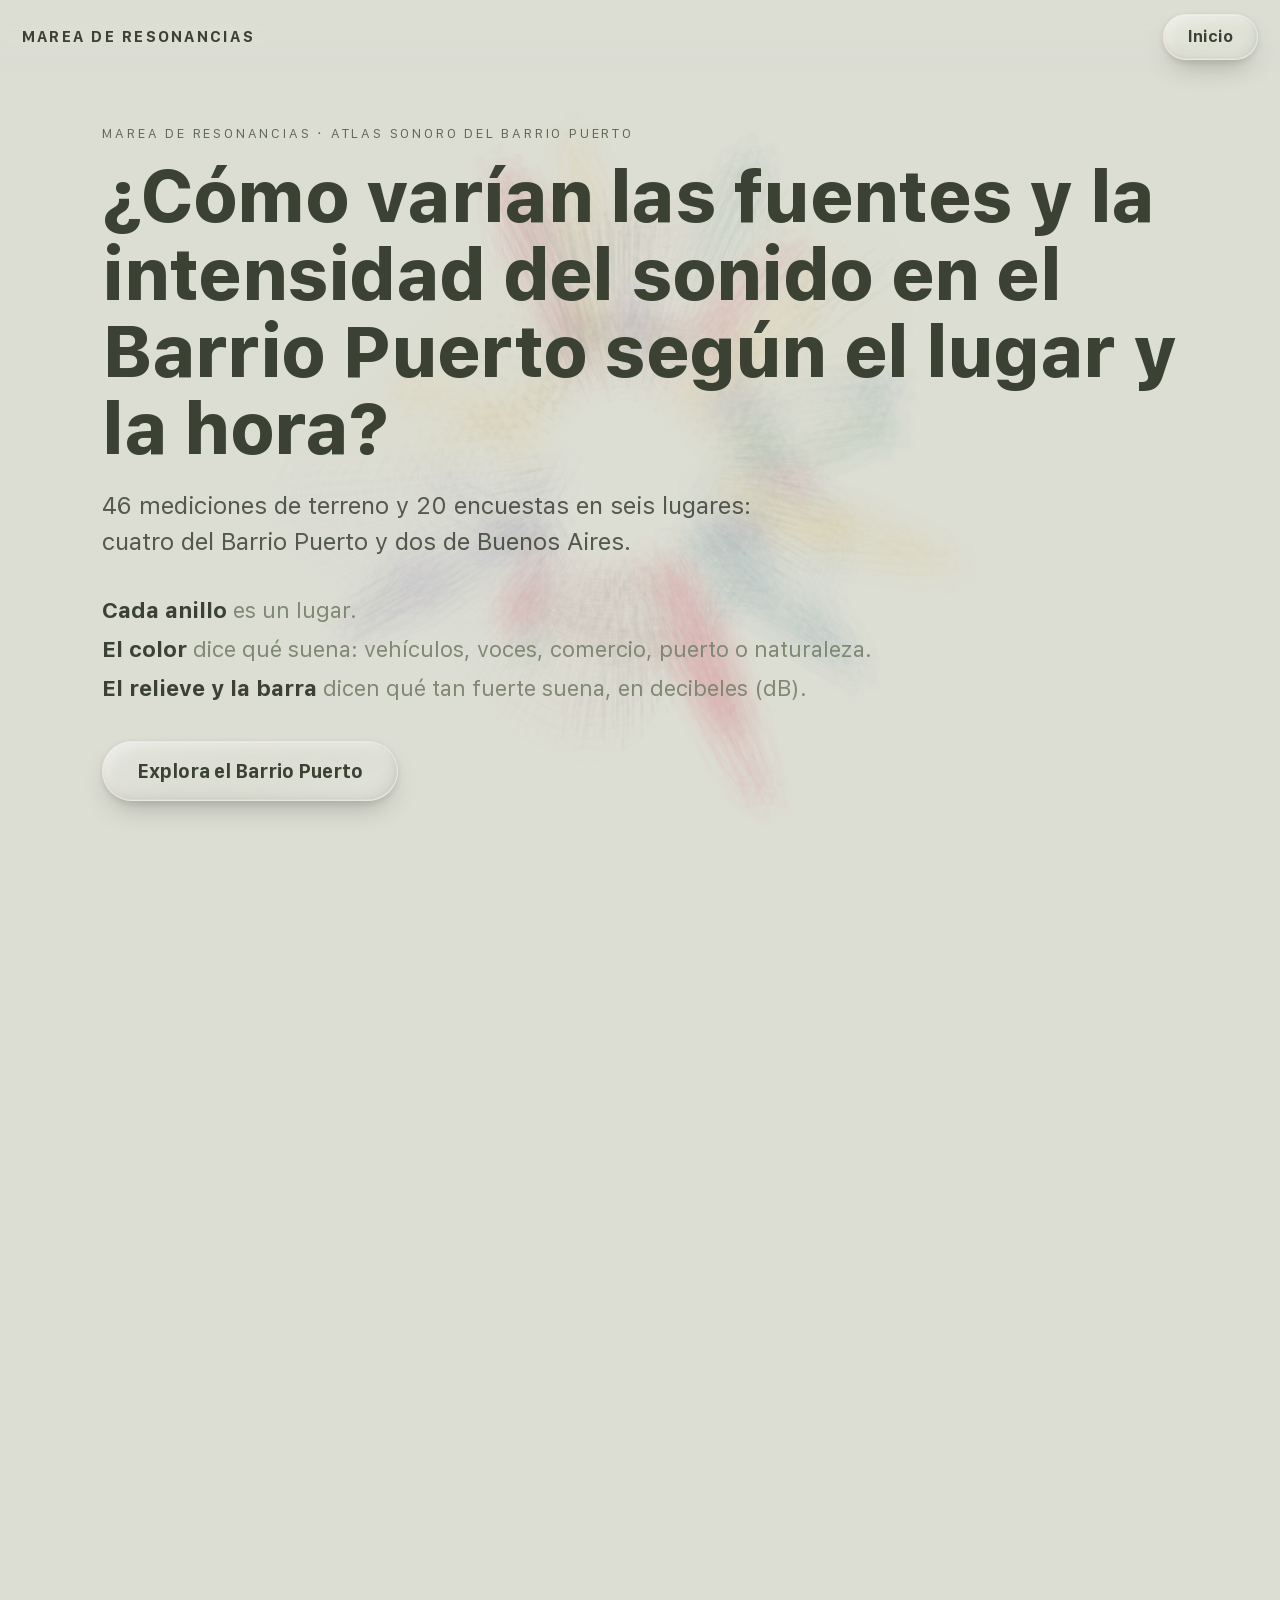
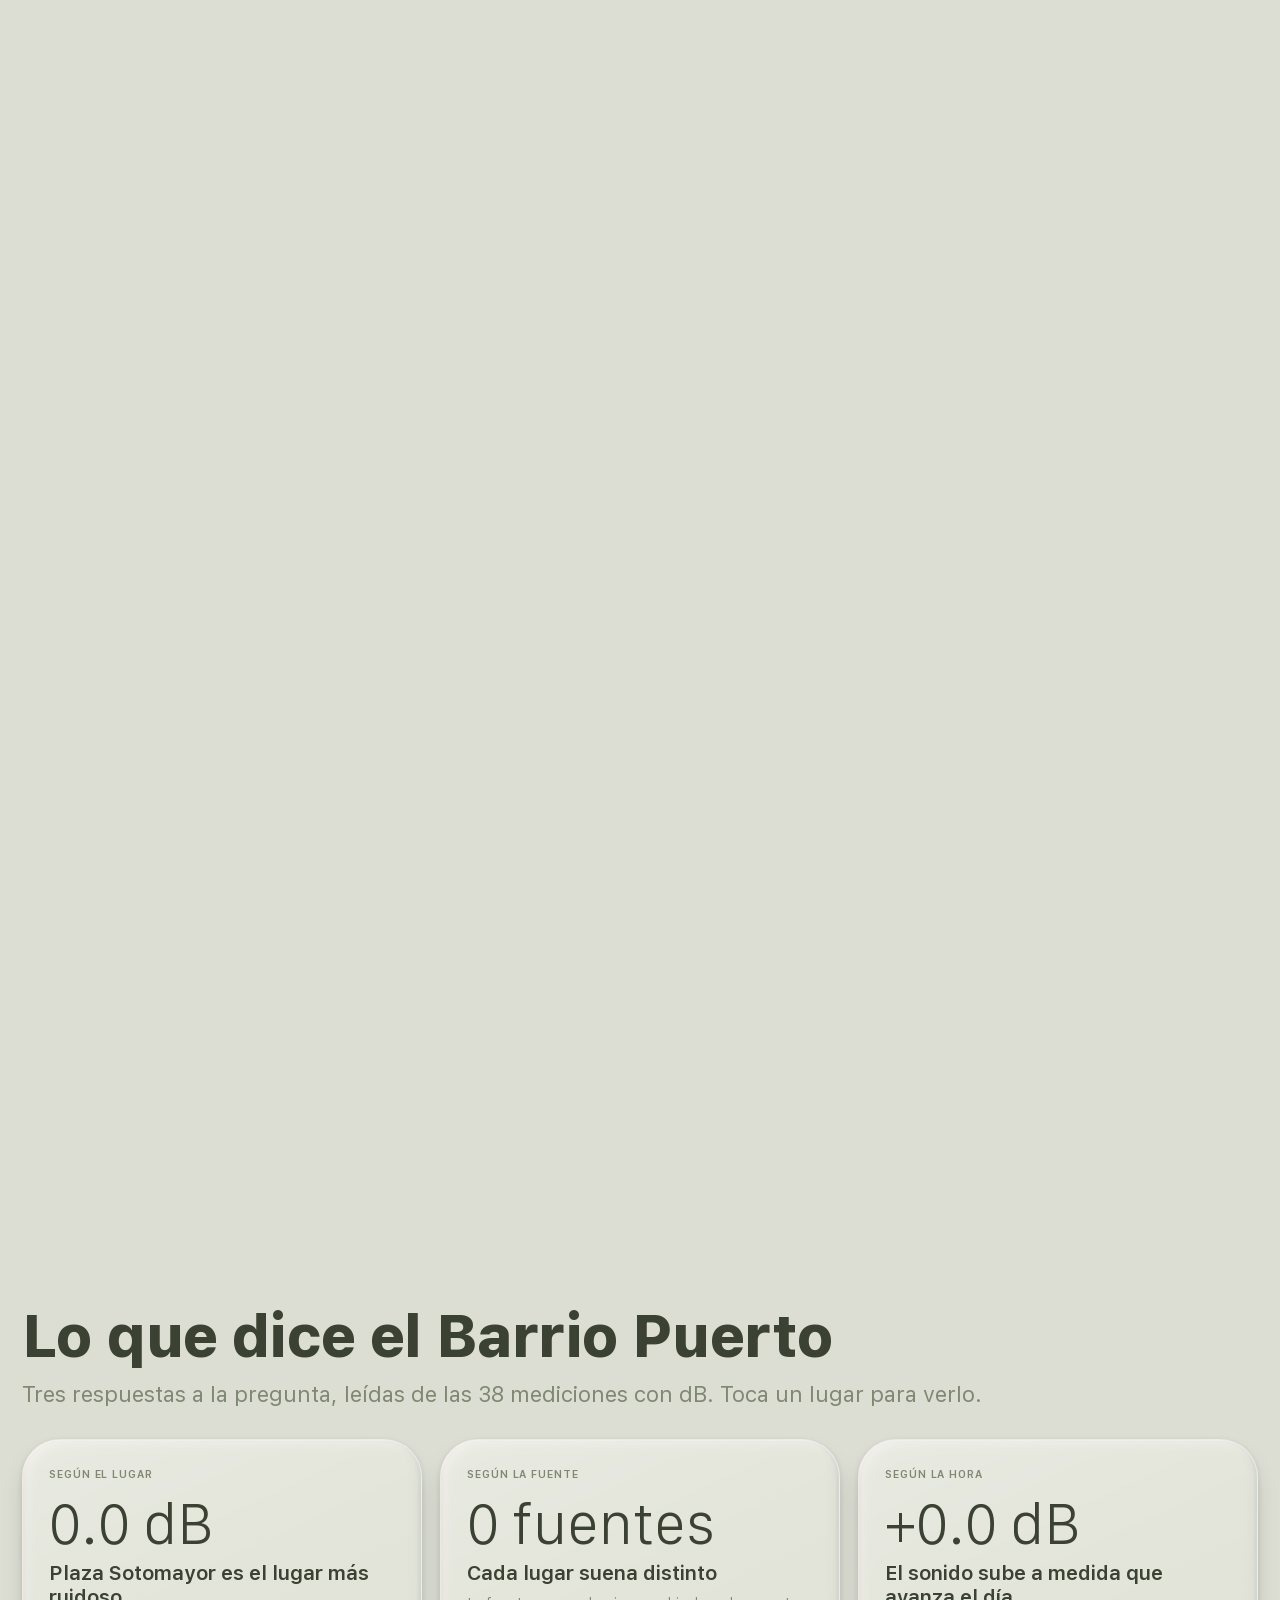
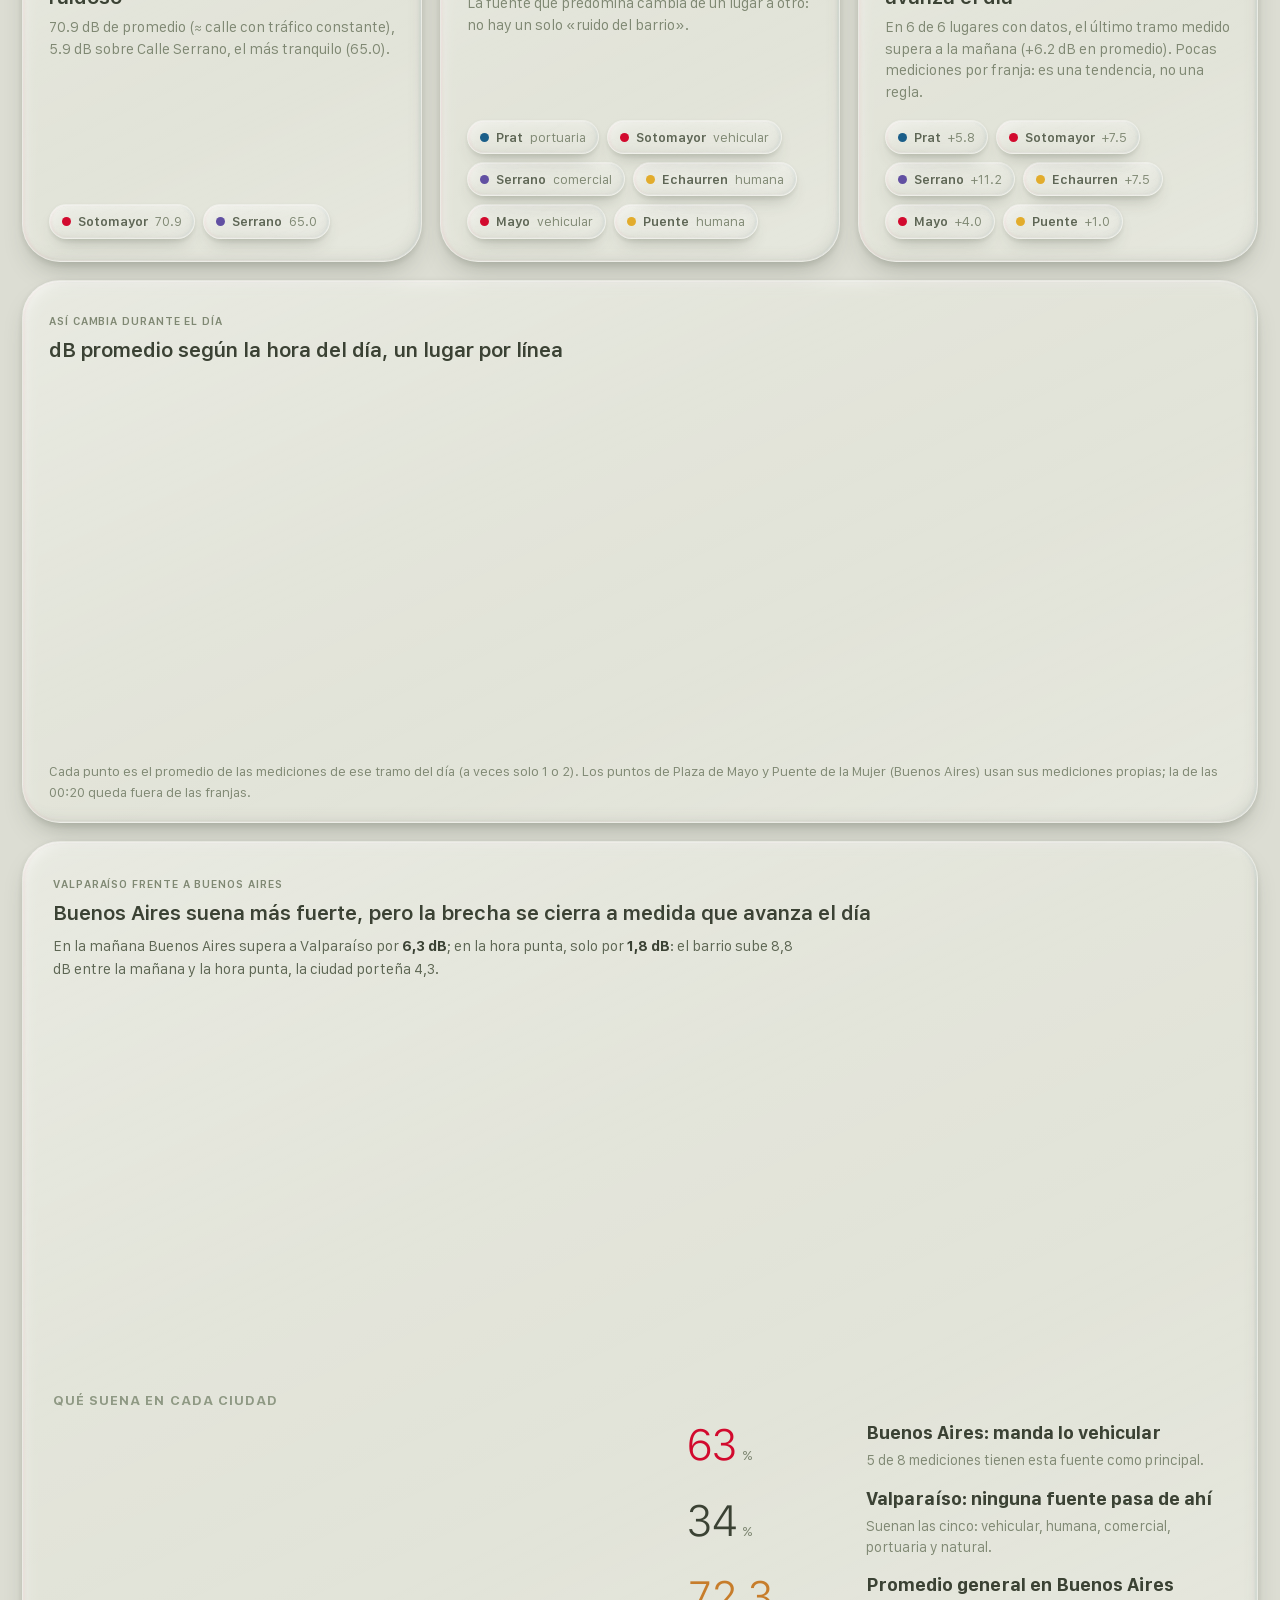
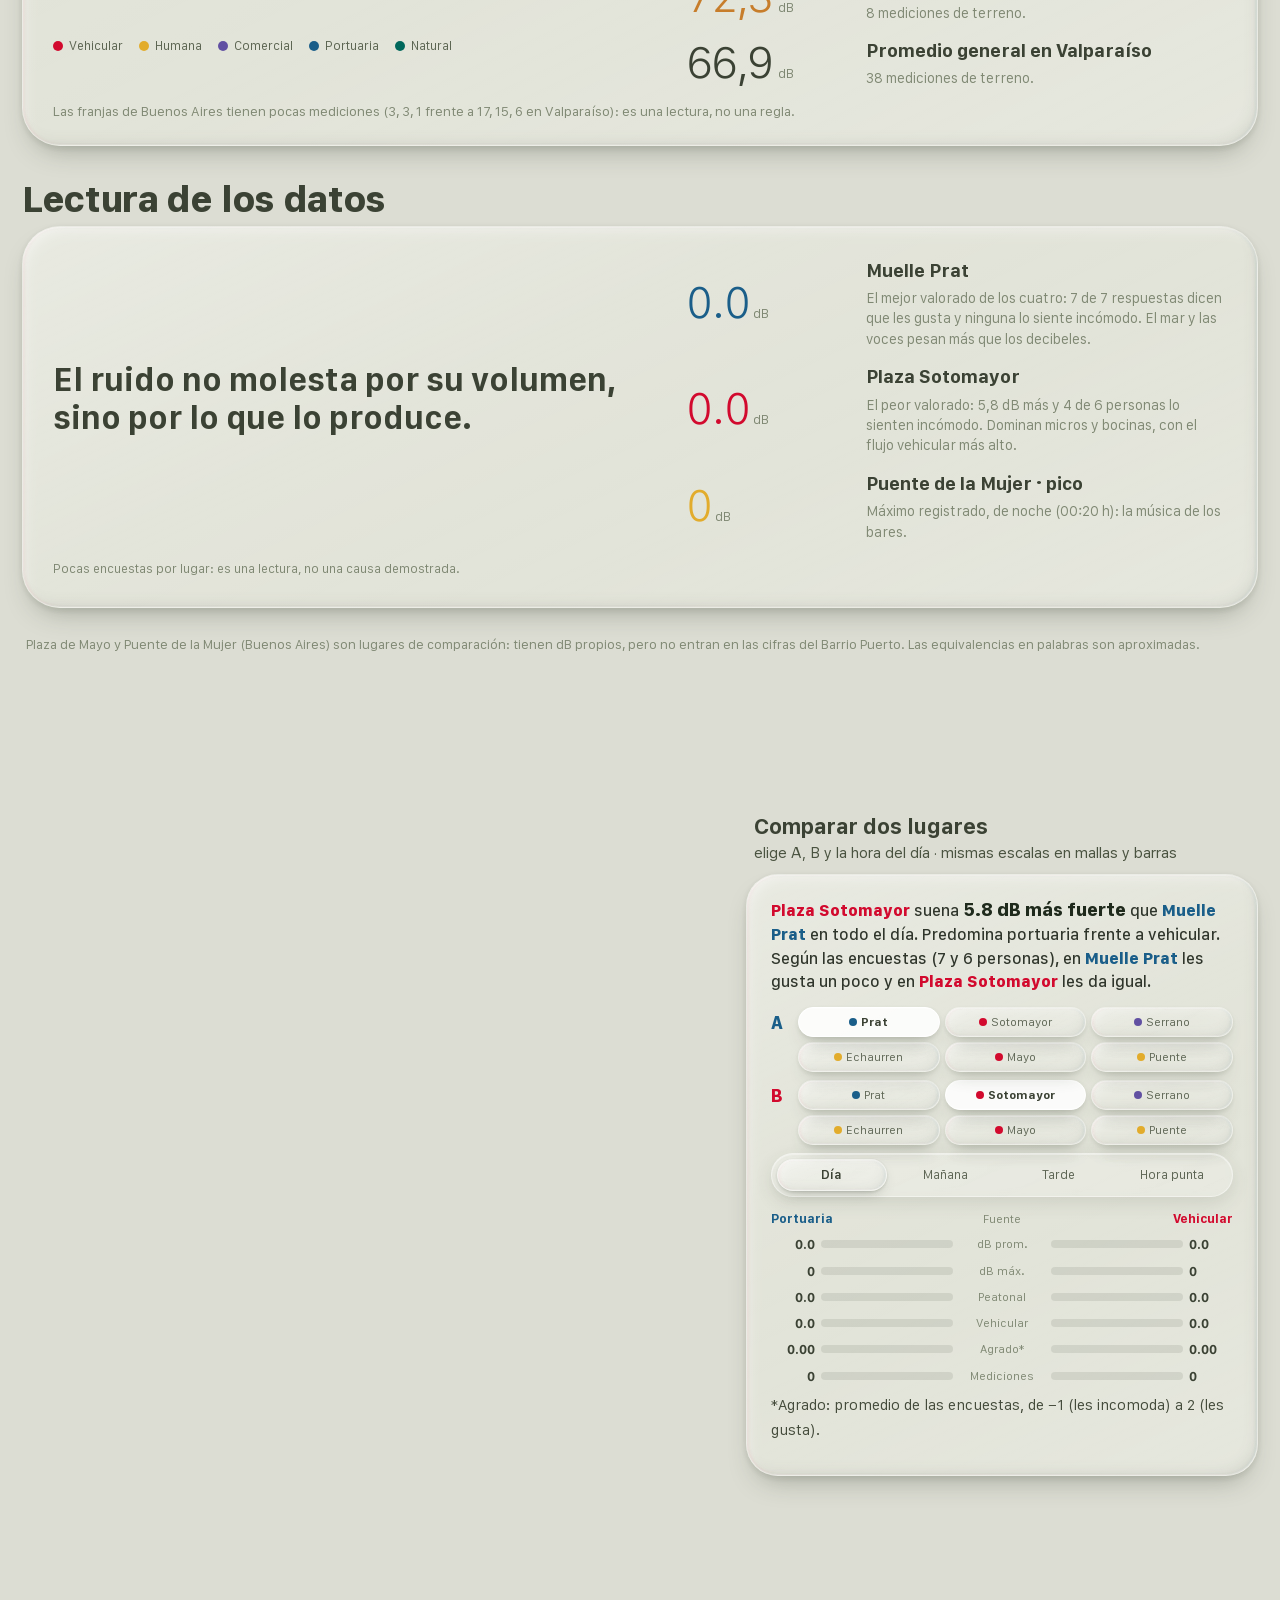
==== commit b839e721: "Modo noche: degradados y brillos interiores del vidrio mucho más leves (dark.css atenúa insets bland" ====
--- a/index.html
+++ b/index.html
@@ -1,6 +1,6 @@
 <!DOCTYPE html>
 <html lang="es"><head><meta charset="utf-8"><meta name="theme-color" content="#DCDDD3"><script>(function(){var t=null;try{t=localStorage.getItem('marea-theme')}catch(e){}if(t!=='dark'&&t!=='light')t=matchMedia('(prefers-color-scheme: dark)').matches?'dark':'light';document.documentElement.dataset.theme=t;window.__DK=t==='dark';var m=document.querySelector('meta[name=theme-color]');if(m&&t==='dark')m.content='#05141F'})()</script><meta name="viewport" content="width=device-width,initial-scale=1">
-<title>Marea de resonancias · Atlas sonoro del Barrio Puerto</title><link rel="preload" href="fonts/sf-pro.woff" as="font" type="font/woff" crossorigin><link rel="preload" href="fonts/sf-compact.woff" as="font" type="font/woff" crossorigin><link rel="stylesheet" href="style.css?v=231"><link id="dkcss" rel="stylesheet" href="dark.css?v=231" media="not all"><script>if(window.__DK)document.getElementById("dkcss").media="all"</script></head>
+<title>Marea de resonancias · Atlas sonoro del Barrio Puerto</title><link rel="preload" href="fonts/sf-pro.woff" as="font" type="font/woff" crossorigin><link rel="preload" href="fonts/sf-compact.woff" as="font" type="font/woff" crossorigin><link rel="stylesheet" href="style.css?v=232"><link id="dkcss" rel="stylesheet" href="dark.css?v=232" media="not all"><script>if(window.__DK)document.getElementById("dkcss").media="all"</script></head>
 <body class="heroing">
 <header><b>Marea de resonancias</b><nav id="nav" class="morph"><span class="lbl" tabindex="0">Inicio</span><a class="mb on" href="index.html">Visualización</a><a class="mb" href="about.html">Acerca del estudio</a></nav></header>
 <section id="hero">
@@ -20,4 +20,4 @@
 <div id="ans"><button class="qt" id="qt" aria-expanded="true">La pregunta<i>▾</i></button><div class="ain"><b class="q">¿Cómo varían las fuentes y la intensidad del sonido en el Barrio Puerto según el lugar y la hora?</b><div class="a"><span>El sonido cambia según el lugar y tiende a subir durante el día.</span> <a href="#finds">Ver hallazgos ↓</a></div></div></div>
 <button id="down" class="btn">Desplegar sectores ↓</button>
 <div id="story"><section id="s1" class="spacer"></section><section id="s2" class="spacer"></section><section id="s2b" class="spacer"></section><section id="s3" class="panelsec"></section></div>
-<script src="data.js?v=231"></script><script src="vita.js?v=231"></script><script src="app.js?v=231"></script><script src="story.js?v=231"></script><script src="audio.js?v=231"></script><script src="theme.js?v=231"></script><script src="glass.js?v=231"></script></body></html>
+<script src="data.js?v=232"></script><script src="vita.js?v=232"></script><script src="app.js?v=232"></script><script src="story.js?v=232"></script><script src="audio.js?v=232"></script><script src="theme.js?v=232"></script><script src="glass.js?v=232"></script></body></html>
--- a/style.css
+++ b/style.css
@@ -1466,11 +1466,11 @@
 @media(max-width:1100px){html[data-theme="dark"] #nav.open .mb{background-color:rgba(231,249,255,.82)}}
 html[data-theme="dark"] #kbd{background:rgba(246,253,255,.9)!important}
 /* v226 · «La pregunta» y botones de apertura con el mismo velo que «Cómo leer» / Inicio en modo noche */
-html[data-theme="dark"] #ans,html[data-theme="dark"] .lmore,html[data-theme="dark"] .cmin,html[data-theme="dark"] .step .blk .cmin{background:linear-gradient(155deg,rgba(255,255,255,.2),rgba(255,255,255,.04) 38%,rgba(255,255,255,.03) 62%,rgba(255,255,255,.14))!important}
+html[data-theme="dark"] #ans,html[data-theme="dark"] .lmore,html[data-theme="dark"] .cmin,html[data-theme="dark"] .step .blk .cmin{background:linear-gradient(155deg,rgba(255,255,255,.09),rgba(255,255,255,.02) 38%,rgba(255,255,255,.015) 62%,rgba(255,255,255,.06))!important}
 /* v227 · «La pregunta» idéntica a «Cómo leer» en modo noche (mismo borde, sombras interiores y desenfoque) */
-html[data-theme="dark"] #ans{border:1px solid rgba(0,0,0,.27)!important;box-shadow:inset .5px 1px 1px -.5px rgba(0,0,0,.47),inset -.5px -1px 1px -.5px rgba(0,0,0,.25),inset 0 0 0 1px rgba(0,0,0,.09),inset 7px 9px 16px -9px rgba(0,0,0,.6),inset -7px -9px 16px -9px rgba(255,255,255,.16),inset 2px 0 5px -3px rgba(255,255,255,.25),inset -2px 0 5px -3px rgba(255,255,255,.25),0 14px 26px -10px rgba(255,255,255,.34),0 2px 6px rgba(255,255,255,.12)!important;-webkit-backdrop-filter:blur(1px)!important;backdrop-filter:blur(1px)!important}
+html[data-theme="dark"] #ans{border:1px solid rgba(0,0,0,.27)!important;box-shadow:inset .5px 1px 1px -.5px rgba(0,0,0,.47),inset -.5px -1px 1px -.5px rgba(0,0,0,.25),inset 0 0 0 1px rgba(0,0,0,.09),inset 7px 9px 16px -9px rgba(0,0,0,.18),inset -7px -9px 16px -9px rgba(255,255,255,.05),inset 2px 0 5px -3px rgba(255,255,255,.1),inset -2px 0 5px -3px rgba(255,255,255,.1),0 14px 26px -10px rgba(255,255,255,.34),0 2px 6px rgba(255,255,255,.12)!important;-webkit-backdrop-filter:blur(1px)!important;backdrop-filter:blur(1px)!important}
 /* v228 · «La pregunta» con el mismo vidrio que «Cómo leer» / Inicio (modo claro; el modo noche tiene su propia regla) */
-#ans{background:linear-gradient(155deg,rgba(255,255,255,.2),rgba(255,255,255,.04) 38%,rgba(255,255,255,.03) 62%,rgba(255,255,255,.14))!important;border:1px solid rgba(255,255,255,.27)!important;box-shadow:inset .5px 1px 1px -.5px rgba(255,255,255,.47),inset -.5px -1px 1px -.5px rgba(255,255,255,.25),inset 0 0 0 1px rgba(255,255,255,.09),inset 7px 9px 16px -9px rgba(255,255,255,.6),inset -7px -9px 16px -9px rgba(94,102,85,.16),inset 2px 0 5px -3px rgba(210,10,46,.25),inset -2px 0 5px -3px rgba(26,94,137,.25),0 14px 26px -10px rgba(59,66,52,.34),0 2px 6px rgba(59,66,52,.12)!important;-webkit-backdrop-filter:blur(1px) saturate(1.18) brightness(1.02)!important;backdrop-filter:blur(1px) saturate(1.18) brightness(1.02)!important}
+#ans{background:linear-gradient(155deg,rgba(255,255,255,.09),rgba(255,255,255,.02) 38%,rgba(255,255,255,.015) 62%,rgba(255,255,255,.06))!important;border:1px solid rgba(255,255,255,.27)!important;box-shadow:inset .5px 1px 1px -.5px rgba(255,255,255,.47),inset -.5px -1px 1px -.5px rgba(255,255,255,.25),inset 0 0 0 1px rgba(255,255,255,.09),inset 7px 9px 16px -9px rgba(255,255,255,.6),inset -7px -9px 16px -9px rgba(94,102,85,.16),inset 2px 0 5px -3px rgba(210,10,46,.25),inset -2px 0 5px -3px rgba(26,94,137,.25),0 14px 26px -10px rgba(59,66,52,.34),0 2px 6px rgba(59,66,52,.12)!important;-webkit-backdrop-filter:blur(1px) saturate(1.18) brightness(1.02)!important;backdrop-filter:blur(1px) saturate(1.18) brightness(1.02)!important}
 /* v229 · about: barra lateral de puntos también en móvil; consola con los colores del modo claro pre-compensados (sin filtro anidado, que Safari trata distinto) y con su sombra inferior */
 @media(max-width:1099px){body.about #sec{display:flex!important}}
 html[data-theme="dark"] .console{background:#e5e8ea;color:#2b3325;box-shadow:0 18px 50px rgba(255,255,255,.6)}
@@ -1480,6 +1480,6 @@
 html[data-theme="dark"] .console .ok{color:#1f3d01}
 html[data-theme="dark"] .cur{background:#2b3325}
 /* v229 · modo noche: opciones desplegadas de Inicio con el mismo vidrio que el botón Inicio (sin fondo opaco, mismo borde y desenfoque) */
-html[data-theme="dark"] #nav .mb,html[data-theme="dark"] #nav.open .mb,html[data-theme="dark"] #nav .mb.on{background-color:transparent!important;background-image:linear-gradient(155deg,rgba(255,255,255,.2),rgba(255,255,255,.04) 38%,rgba(255,255,255,.03) 62%,rgba(255,255,255,.14))!important;border-color:rgba(0,0,0,.27)!important;-webkit-backdrop-filter:blur(1px)!important;backdrop-filter:blur(1px)!important}
+html[data-theme="dark"] #nav .mb,html[data-theme="dark"] #nav.open .mb,html[data-theme="dark"] #nav .mb.on{background-color:transparent!important;background-image:linear-gradient(155deg,rgba(255,255,255,.09),rgba(255,255,255,.02) 38%,rgba(255,255,255,.015) 62%,rgba(255,255,255,.06))!important;border-color:rgba(0,0,0,.27)!important;-webkit-backdrop-filter:blur(1px)!important;backdrop-filter:blur(1px)!important}
 /* v230 · modo claro: opciones desplegadas de Inicio con el mismo vidrio que Inicio / Cómo leer (sin fondo opaco, mismo borde, sombras y desenfoque) */
-#nav .mb,#nav.open .mb,#nav .mb.on{background-color:transparent!important;background-image:linear-gradient(155deg,rgba(255,255,255,.2),rgba(255,255,255,.04) 38%,rgba(255,255,255,.03) 62%,rgba(255,255,255,.14))!important;border-color:rgba(255,255,255,.27)!important;box-shadow:inset .5px 1px 1px -.5px rgba(255,255,255,.47),inset -.5px -1px 1px -.5px rgba(255,255,255,.25),inset 0 0 0 1px rgba(255,255,255,.09),inset 7px 9px 16px -9px rgba(255,255,255,.6),inset -7px -9px 16px -9px rgba(94,102,85,.16),inset 2px 0 5px -3px rgba(210,10,46,.25),inset -2px 0 5px -3px rgba(26,94,137,.25),0 14px 26px -10px rgba(59,66,52,.34),0 2px 6px rgba(59,66,52,.12);-webkit-backdrop-filter:blur(1px) saturate(1.18) brightness(1.02)!important;backdrop-filter:blur(1px) saturate(1.18) brightness(1.02)!important}
+#nav .mb,#nav.open .mb,#nav .mb.on{background-color:transparent!important;background-image:linear-gradient(155deg,rgba(255,255,255,.09),rgba(255,255,255,.02) 38%,rgba(255,255,255,.015) 62%,rgba(255,255,255,.06))!important;border-color:rgba(255,255,255,.27)!important;box-shadow:inset .5px 1px 1px -.5px rgba(255,255,255,.47),inset -.5px -1px 1px -.5px rgba(255,255,255,.25),inset 0 0 0 1px rgba(255,255,255,.09),inset 7px 9px 16px -9px rgba(255,255,255,.6),inset -7px -9px 16px -9px rgba(94,102,85,.16),inset 2px 0 5px -3px rgba(210,10,46,.25),inset -2px 0 5px -3px rgba(26,94,137,.25),0 14px 26px -10px rgba(59,66,52,.34),0 2px 6px rgba(59,66,52,.12);-webkit-backdrop-filter:blur(1px) saturate(1.18) brightness(1.02)!important;backdrop-filter:blur(1px) saturate(1.18) brightness(1.02)!important}
--- a/dark.css
+++ b/dark.css
@@ -1,27 +1,33 @@
 /* generado por tools/gen-dark.py — no editar a mano */
+header{background:linear-gradient(var(--bg),transparent)}
 #hero{backdrop-filter:blur(14px)}
 #panel{backdrop-filter:blur(16px)}
-#leg,#panel,#back,#hint,#ctl button,#hero button,main,#leg,#panel,#back,#hint,#cts button,#hero button,main{-webkit-backdrop-filter:blur(16px);backdrop-filter:blur(16px);border:1px solid rgba(0,0,0,0.18);box-shadow:inset .5px .5px 1px rgba(0,0,0,0.22),inset -.5px -.5px 1px rgba(0,0,0,0.06),inset 0 0 24px rgba(0,0,0,0.06),0 12px 32px rgba(255,255,255,0.2)}
+#leg,#panel,#back,#hint,#ctl button,#hero button,main,#leg,#panel,#back,#hint,#cts button,#hero button,main{background:linear-gradient(135deg,rgba(255,255,255,0.072),rgba(255,255,255,0.018) 55%,rgba(255,255,255,0.036));-webkit-backdrop-filter:blur(16px);backdrop-filter:blur(16px);border:1px solid rgba(0,0,0,0.18);box-shadow:inset .5px .5px 1px rgba(0,0,0,0.22),inset -.5px -.5px 1px rgba(0,0,0,0.06),inset 0 0 24px rgba(0,0,0,0.018),0 12px 32px rgba(255,255,255,0.2)}
 #hero{-webkit-backdrop-filter:blur(14px);backdrop-filter:blur(14px)}
+#ctl button.on,#cts button.on{background:linear-gradient(135deg,rgba(255,255,255,0.144),rgba(255,255,255,0.045))}
 .it{border-color:rgba(0,0,0,0.14)}
 .it.on{border-color:rgba(0,0,0,0.5)}
-#tip,.card,.btn{-webkit-backdrop-filter:blur(16px);backdrop-filter:blur(16px);border:1px solid rgba(0,0,0,0.18);box-shadow:inset .5px .5px 1px rgba(0,0,0,0.22),inset -.5px -.5px 1px rgba(0,0,0,0.06),inset 0 0 24px rgba(0,0,0,0.06),0 12px 32px rgba(255,255,255,0.2)}
+#tip,.card,.btn{background:linear-gradient(135deg,rgba(255,255,255,0.072),rgba(255,255,255,0.018) 55%,rgba(255,255,255,0.036));-webkit-backdrop-filter:blur(16px);backdrop-filter:blur(16px);border:1px solid rgba(0,0,0,0.18);box-shadow:inset .5px .5px 1px rgba(0,0,0,0.22),inset -.5px -.5px 1px rgba(0,0,0,0.06),inset 0 0 24px rgba(0,0,0,0.018),0 12px 32px rgba(255,255,255,0.2)}
 body.gl #hero{-webkit-backdrop-filter:none;backdrop-filter:none}
 #tip{text-shadow:0 1px 8px rgba(0,0,0,0.7)}
-#ctl .lbl,#nav .lbl,#cts .lbl,#nav .lbl{border:1px solid rgba(0,0,0,0.18);-webkit-backdrop-filter:blur(16px);backdrop-filter:blur(16px);box-shadow:inset .5px .5px 1px rgba(0,0,0,0.22),inset -.5px -.5px 1px rgba(0,0,0,0.06),0 12px 32px rgba(255,255,255,0.2)}
+#ctl .lbl,#nav .lbl,#cts .lbl,#nav .lbl{border:1px solid rgba(0,0,0,0.18);background:linear-gradient(135deg,rgba(255,255,255,0.072),rgba(255,255,255,0.018) 55%,rgba(255,255,255,0.036));-webkit-backdrop-filter:blur(16px);backdrop-filter:blur(16px);box-shadow:inset .5px .5px 1px rgba(0,0,0,0.22),inset -.5px -.5px 1px rgba(0,0,0,0.06),0 12px 32px rgba(255,255,255,0.2)}
 #ctl .mb,#nav .mb,#cts .mb,#nav .mb{border-color:rgba(0,0,0,0.22)}
-#nav .mb{-webkit-backdrop-filter:blur(16px);backdrop-filter:blur(16px);box-shadow:inset .5px .5px 1px rgba(0,0,0,0.22),inset -.5px -.5px 1px rgba(0,0,0,0.06),0 12px 32px rgba(255,255,255,0.2)}
+#nav .mb{background:linear-gradient(135deg,rgba(255,255,255,0.072),rgba(255,255,255,0.018) 55%,rgba(255,255,255,0.036));-webkit-backdrop-filter:blur(16px);backdrop-filter:blur(16px);box-shadow:inset .5px .5px 1px rgba(0,0,0,0.22),inset -.5px -.5px 1px rgba(0,0,0,0.06),0 12px 32px rgba(255,255,255,0.2)}
+#ctl .mb.on,#nav .mb.on,#cts .mb.on,#nav .mb.on{background:linear-gradient(135deg,rgba(255,255,255,0.144),rgba(255,255,255,0.045))}
+body.about header{background:linear-gradient(var(--bg) 52%,transparent)}
 .peaks li{border-top:1px solid rgba(0,0,0,0.1)}
+body.deep header{background:linear-gradient(var(--bg) 52%,transparent)}
 .peaks li{border-top:1px solid rgba(94,102,85,.16)}
 .it{border-color:rgba(94,102,85,.16)}
 .it.on{border-color:rgba(94,102,85,.5)}
+#ctl .mb.on,#nav .mb.on,#ctl button.on,#cts .mb.on,#nav .mb.on,#cts button.on{background:linear-gradient(135deg,rgba(255,255,255,0.338),rgba(255,255,255,0.158))}
 .tg{-webkit-backdrop-filter:blur(10px);backdrop-filter:blur(10px);border:1px solid rgba(94,102,85,.2)}
 .console{box-shadow:0 18px 50px rgba(255,255,255,0.28)}
 .tg{-webkit-backdrop-filter:blur(14px);backdrop-filter:blur(14px);border:1px solid rgba(0,0,0,0.44);box-shadow:inset 0 1px 0 rgba(0,0,0,0.39),0 6px 18px rgba(255,255,255,0.12)}
-.tg .th{border:1px solid rgba(0,0,0,0.55);box-shadow:0 4px 14px rgba(255,255,255,0.22),inset 0 -2px 6px rgba(255,255,255,0.18),inset 0 1px 2px rgba(0,0,0,0.45);-webkit-backdrop-filter:blur(3px);backdrop-filter:blur(3px)}
-.card{-webkit-backdrop-filter:blur(18px);backdrop-filter:blur(18px);border:1px solid rgba(0,0,0,0.49);box-shadow:inset 0 1px 0 rgba(0,0,0,0.29),inset 0 -10px 24px rgba(255,255,255,0.1),inset 1px 0 0 rgba(0,0,0,0.25),0 22px 50px rgba(255,255,255,0.16),0 2px 6px rgba(255,255,255,0.08)}
-.tg .th{border:1px solid rgba(0,0,0,0.62);box-shadow:0 6px 16px rgba(255,255,255,0.22),0 1px 2px rgba(255,255,255,0.2),inset 0 1px 2px rgba(0,0,0,0.5),inset 0 -3px 8px rgba(255,255,255,0.22),inset 3px 0 6px rgba(255,255,255,0.1),inset -3px 0 6px rgba(255,255,255,0.12)}
-.card{-webkit-backdrop-filter:blur(5px);backdrop-filter:blur(5px);border:1px solid rgba(0,0,0,0.44);box-shadow:inset 0 1px 0 rgba(0,0,0,0.28),inset 1px 0 0 rgba(0,0,0,0.12),inset 0 -1.5px 0 rgba(255,255,255,0.18),inset 0 -14px 22px -14px rgba(0,0,0,0.35),0 18px 40px rgba(255,255,255,0.14),0 2px 5px rgba(255,255,255,0.08)}
+.tg .th{background:linear-gradient(135deg,rgba(255,255,255,0.315),rgba(255,255,255,0.126));border:1px solid rgba(0,0,0,0.55);box-shadow:0 4px 14px rgba(255,255,255,0.22),inset 0 -2px 6px rgba(255,255,255,0.072),inset 0 1px 2px rgba(0,0,0,0.45);-webkit-backdrop-filter:blur(3px);backdrop-filter:blur(3px)}
+.card{background:linear-gradient(145deg,rgba(255,255,255,0.279),rgba(255,255,255,0.117));-webkit-backdrop-filter:blur(18px);backdrop-filter:blur(18px);border:1px solid rgba(0,0,0,0.49);box-shadow:inset 0 1px 0 rgba(0,0,0,0.29),inset 0 -10px 24px rgba(255,255,255,0.03),inset 1px 0 0 rgba(0,0,0,0.25),0 22px 50px rgba(255,255,255,0.16),0 2px 6px rgba(255,255,255,0.08)}
+.tg .th{background:linear-gradient(160deg,rgba(255,255,255,0.414),rgba(255,255,255,0.203) 55%,rgba(255,255,255,0.315));border:1px solid rgba(0,0,0,0.62);box-shadow:0 6px 16px rgba(255,255,255,0.22),0 1px 2px rgba(255,255,255,0.2),inset 0 1px 2px rgba(0,0,0,0.5),inset 0 -3px 8px rgba(255,255,255,0.088),inset 3px 0 6px rgba(255,255,255,0.04),inset -3px 0 6px rgba(255,255,255,0.048)}
+.card{background:linear-gradient(150deg,rgba(255,255,255,0.135),rgba(255,255,255,0.0315) 45%,rgba(255,255,255,0.063));-webkit-backdrop-filter:blur(5px);backdrop-filter:blur(5px);border:1px solid rgba(0,0,0,0.44);box-shadow:inset 0 1px 0 rgba(0,0,0,0.28),inset 1px 0 0 rgba(0,0,0,0.12),inset 0 -1.5px 0 rgba(255,255,255,0.18),inset 0 -14px 22px -14px rgba(0,0,0,0.105),0 18px 40px rgba(255,255,255,0.14),0 2px 5px rgba(255,255,255,0.08)}
 .tg{-webkit-backdrop-filter:blur(4px);backdrop-filter:blur(4px)}
 .cmp{box-shadow:none;-webkit-backdrop-filter:none;backdrop-filter:none}
 .fnow{border:1px solid rgba(0,0,0,0.48)}
@@ -41,18 +47,20 @@
 #panel .det{border:1px solid rgba(0,0,0,0.48)}
 #psub{text-shadow:0 0 10px var(--bg),0 0 4px var(--bg)}
 #ans{border:1px solid rgba(0,0,0,0.52);box-shadow:0 4px 18px rgba(255,255,255,0.12)}
+header{background:linear-gradient(var(--bg) 52%,transparent)}
+header,body.deep header,body.about header{background:linear-gradient(var(--bg) 78%,transparent)}
 #ans{box-shadow:none}
 #ans .q{text-shadow:0 0 12px var(--bg),0 0 4px var(--bg)}
 #ans .a{border:1px solid rgba(0,0,0,0.52);box-shadow:0 4px 18px rgba(255,255,255,0.12)}
 header b{text-shadow:0 0 10px var(--bg),0 0 4px var(--bg)}
 #panel .det .org{border-top:1px dashed rgba(94,102,85,.35)}
-.card,#ans .a,#leg,#panel,#back,#hint,#tip,#down,.btn,#hero button,#ctl .lbl,#cts .lbl,#nav .lbl,#ctl .mb,#cts .mb,#nav .mb{-webkit-backdrop-filter:blur(1px);backdrop-filter:blur(1px);text-shadow:none;box-shadow:inset .5px 1px 1px -.5px rgba(0,0,0,0.47),inset -.5px -1px 1px -.5px rgba(0,0,0,0.25),inset 0 0 0 1px rgba(0,0,0,0.09),
-    inset 7px 9px 16px -9px rgba(0,0,0,0.6),inset -7px -9px 16px -9px rgba(255,255,255,0.16),inset 2px 0 5px -3px rgba(255,255,255,0.25),inset -2px 0 5px -3px rgba(255,255,255,0.25),
+.card,#ans .a,#leg,#panel,#back,#hint,#tip,#down,.btn,#hero button,#ctl .lbl,#cts .lbl,#nav .lbl,#ctl .mb,#cts .mb,#nav .mb{background:linear-gradient(155deg,rgba(255,255,255,0.09),rgba(255,255,255,0.018) 38%,rgba(255,255,255,0.0135) 62%,rgba(255,255,255,0.063));-webkit-backdrop-filter:blur(1px);backdrop-filter:blur(1px);text-shadow:none;box-shadow:inset .5px 1px 1px -.5px rgba(0,0,0,0.47),inset -.5px -1px 1px -.5px rgba(0,0,0,0.25),inset 0 0 0 1px rgba(0,0,0,0.09),
+    inset 7px 9px 16px -9px rgba(0,0,0,0.18),inset -7px -9px 16px -9px rgba(255,255,255,0.048),inset 2px 0 5px -3px rgba(255,255,255,0.1),inset -2px 0 5px -3px rgba(255,255,255,0.1),
     0 14px 26px -10px rgba(255,255,255,0.34),0 2px 6px rgba(255,255,255,0.12)}
 .card,#ans .a,#leg,#panel,#back,#hint,#tip,#down,.btn,#hero button,#ctl .lbl,#cts .lbl,#nav .lbl{border:1px solid rgba(0,0,0,0.27)}
 #ctl .mb,#cts .mb,#nav .mb{border-color:rgba(0,0,0,0.34)}
-.card,#ans .a,#panel,#leg.open{-webkit-backdrop-filter:blur(3px);backdrop-filter:blur(3px)}
-.how li,.fnow,.fc,.pk button:not(.on){-webkit-backdrop-filter:blur(2px);backdrop-filter:blur(2px);border:1px solid rgba(0,0,0,0.27);box-shadow:inset .5px 1px 1px -.5px rgba(0,0,0,0.47),inset -.5px -1px 1px -.5px rgba(0,0,0,0.25),inset 0 0 0 1px rgba(0,0,0,0.08),inset 6px 8px 14px -9px rgba(0,0,0,0.55),inset -6px -8px 14px -9px rgba(255,255,255,0.14),inset 2px 0 5px -3px rgba(255,255,255,0.2),inset -2px 0 5px -3px rgba(255,255,255,0.2),
+.card,#ans .a,#panel,#leg.open{-webkit-backdrop-filter:blur(3px);backdrop-filter:blur(3px);background:linear-gradient(155deg,rgba(255,255,255,0.126),rgba(255,255,255,0.045) 40%,rgba(255,255,255,0.036) 62%,rgba(255,255,255,0.09))}
+.how li,.fnow,.fc,.pk button:not(.on){background:linear-gradient(155deg,rgba(255,255,255,0.09),rgba(255,255,255,0.0225) 40%,rgba(255,255,255,0.018) 62%,rgba(255,255,255,0.063));-webkit-backdrop-filter:blur(2px);backdrop-filter:blur(2px);border:1px solid rgba(0,0,0,0.27);box-shadow:inset .5px 1px 1px -.5px rgba(0,0,0,0.47),inset -.5px -1px 1px -.5px rgba(0,0,0,0.25),inset 0 0 0 1px rgba(0,0,0,0.08),inset 6px 8px 14px -9px rgba(0,0,0,0.165),inset -6px -8px 14px -9px rgba(255,255,255,0.042),inset 2px 0 5px -3px rgba(255,255,255,0.08),inset -2px 0 5px -3px rgba(255,255,255,0.08),
     0 10px 18px -8px rgba(255,255,255,0.3),0 2px 4px rgba(255,255,255,0.1)}
 .pk button.on{box-shadow:inset .5px 1px 1px -.5px rgba(0,0,0,0.5),inset -.5px -1px 1px -.5px rgba(0,0,0,0.3),0 10px 18px -8px rgba(255,255,255,0.34),0 2px 4px rgba(255,255,255,0.12)}
 @media(max-width:520px){#nav.open .mb{backdrop-filter:blur(3px);-webkit-backdrop-filter:blur(3px)}
@@ -70,12 +78,12 @@
 @media(hover:hover){body.about .btn:hover,body.about header nav .lbl:hover,body.about header nav .mb:hover,body.about #nav:hover .lbl{box-shadow:var(--glow)!important}
 }
 body.about .btn:active,body.about header nav .lbl:active,body.about header nav .mb:active{box-shadow:var(--glow-p)!important}
-#ans a{border:1px solid rgba(0,0,0,0.55);box-shadow:0 4px 14px rgba(255,255,255,0.18),inset 0 1px 2px rgba(0,0,0,0.45),inset 0 -2px 6px rgba(255,255,255,0.14);-webkit-backdrop-filter:blur(3px);backdrop-filter:blur(3px)}
+#ans a{background:linear-gradient(135deg,rgba(255,255,255,0.248),rgba(255,255,255,0.081));border:1px solid rgba(0,0,0,0.55);box-shadow:0 4px 14px rgba(255,255,255,0.18),inset 0 1px 2px rgba(0,0,0,0.45),inset 0 -2px 6px rgba(255,255,255,0.056);-webkit-backdrop-filter:blur(3px);backdrop-filter:blur(3px)}
 @media(hover:hover){#ans a:hover{box-shadow:var(--glow)}
 }
 #ans a:active{box-shadow:var(--glow-p)}
-#kbd{-webkit-backdrop-filter:blur(3px)!important;backdrop-filter:blur(3px)!important;border:1px solid rgba(0,0,0,0.55)!important;box-shadow:0 14px 34px rgba(255,255,255,0.2),inset 0 1px 2px rgba(0,0,0,0.47),inset 0 -2px 6px rgba(255,255,255,0.14)!important}
-@media(min-width:1101px){#ans{border:1px solid rgba(0,0,0,0.55)!important;box-shadow:0 8px 24px rgba(255,255,255,0.16),inset 0 1px 2px rgba(0,0,0,0.47),inset 0 -2px 6px rgba(255,255,255,0.14)!important;-webkit-backdrop-filter:blur(3px);backdrop-filter:blur(3px)}
+#kbd{background:linear-gradient(135deg,rgba(255,255,255,0.225),rgba(255,255,255,0.072))!important;-webkit-backdrop-filter:blur(3px)!important;backdrop-filter:blur(3px)!important;border:1px solid rgba(0,0,0,0.55)!important;box-shadow:0 14px 34px rgba(255,255,255,0.2),inset 0 1px 2px rgba(0,0,0,0.47),inset 0 -2px 6px rgba(255,255,255,0.056)!important}
+@media(min-width:1101px){#ans{background:linear-gradient(135deg,rgba(255,255,255,0.225),rgba(255,255,255,0.072))!important;border:1px solid rgba(0,0,0,0.55)!important;box-shadow:0 8px 24px rgba(255,255,255,0.16),inset 0 1px 2px rgba(0,0,0,0.47),inset 0 -2px 6px rgba(255,255,255,0.056)!important;-webkit-backdrop-filter:blur(3px);backdrop-filter:blur(3px)}
 #ans .qt{box-shadow:none}
 #ans .q{text-shadow:none!important}
 #ans .a{box-shadow:none!important;-webkit-backdrop-filter:none!important;backdrop-filter:none!important}
@@ -87,11 +95,11 @@
 }
 body #leg:has(.lgt:active){box-shadow:var(--glow-p)!important}
 body #leg .lgt:hover,body #leg .lgt:active{box-shadow:none!important}
-.lmore,.cmin,.step .blk .cmin{border:1px solid rgba(0,0,0,0.55)!important;box-shadow:0 4px 14px rgba(255,255,255,0.18),inset 0 1px 2px rgba(0,0,0,0.45),inset 0 -2px 6px rgba(255,255,255,0.14);-webkit-backdrop-filter:blur(3px);backdrop-filter:blur(3px)}
+.lmore,.cmin,.step .blk .cmin{background:linear-gradient(135deg,rgba(255,255,255,0.248),rgba(255,255,255,0.081));border:1px solid rgba(0,0,0,0.55)!important;box-shadow:0 4px 14px rgba(255,255,255,0.18),inset 0 1px 2px rgba(0,0,0,0.45),inset 0 -2px 6px rgba(255,255,255,0.056);-webkit-backdrop-filter:blur(3px);backdrop-filter:blur(3px)}
 @media(hover:hover){body .lmore:hover,body .cmin:hover{box-shadow:var(--glow)!important}
 }
 body .lmore:active,body .cmin:active{box-shadow:var(--glow-p)!important}
-@media(max-width:1100px){#ans{border:1px solid rgba(0,0,0,0.55)!important;box-shadow:0 8px 24px rgba(255,255,255,0.16),inset 0 1px 2px rgba(0,0,0,0.47),inset 0 -2px 6px rgba(255,255,255,0.14)!important;-webkit-backdrop-filter:blur(3px);backdrop-filter:blur(3px)}
+@media(max-width:1100px){#ans{background:linear-gradient(135deg,rgba(255,255,255,0.225),rgba(255,255,255,0.072))!important;border:1px solid rgba(0,0,0,0.55)!important;box-shadow:0 8px 24px rgba(255,255,255,0.16),inset 0 1px 2px rgba(0,0,0,0.47),inset 0 -2px 6px rgba(255,255,255,0.056)!important;-webkit-backdrop-filter:blur(3px);backdrop-filter:blur(3px)}
 #ans .qt{box-shadow:none}
 #ans .a{box-shadow:none!important;-webkit-backdrop-filter:none!important;backdrop-filter:none!important}
 #ans:has(.qt:active){box-shadow:var(--glow-p)!important}
@@ -107,23 +115,23 @@
 @media(max-width:759px){.bmore{box-shadow:inset 0 1px 0 rgba(0,0,0,0.47),0 4px 10px -4px rgba(255,255,255,0.3)}
 .bmore i{border-right:2px solid #5E6655;border-bottom:2px solid #5E6655}
 }
-.pks label,.bmore{-webkit-backdrop-filter:blur(2px);backdrop-filter:blur(2px);border:1px solid rgba(0,0,0,0.27)!important;box-shadow:inset .5px 1px 1px -.5px rgba(0,0,0,0.47),inset -.5px -1px 1px -.5px rgba(0,0,0,0.25),inset 0 0 0 1px rgba(0,0,0,0.08),inset 6px 8px 14px -9px rgba(0,0,0,0.55),inset -6px -8px 14px -9px rgba(255,255,255,0.14),inset 2px 0 5px -3px rgba(255,255,255,0.2),inset -2px 0 5px -3px rgba(255,255,255,0.2),0 10px 18px -8px rgba(255,255,255,0.3),0 2px 4px rgba(255,255,255,0.1)!important}
-@media(hover:hover){.cmpc #cfg button:not(.on):hover{box-shadow:0 0 0 1px rgba(255,255,255,0.1),inset 0 0 18px rgba(255,255,255,0.1)!important}
+.pks label,.bmore{background:linear-gradient(155deg,rgba(255,255,255,0.09),rgba(255,255,255,0.0225) 40%,rgba(255,255,255,0.018) 62%,rgba(255,255,255,0.063))!important;-webkit-backdrop-filter:blur(2px);backdrop-filter:blur(2px);border:1px solid rgba(0,0,0,0.27)!important;box-shadow:inset .5px 1px 1px -.5px rgba(0,0,0,0.47),inset -.5px -1px 1px -.5px rgba(0,0,0,0.25),inset 0 0 0 1px rgba(0,0,0,0.08),inset 6px 8px 14px -9px rgba(0,0,0,0.165),inset -6px -8px 14px -9px rgba(255,255,255,0.042),inset 2px 0 5px -3px rgba(255,255,255,0.08),inset -2px 0 5px -3px rgba(255,255,255,0.08),0 10px 18px -8px rgba(255,255,255,0.3),0 2px 4px rgba(255,255,255,0.1)!important}
+@media(hover:hover){.cmpc #cfg button:not(.on):hover{box-shadow:0 0 0 1px rgba(255,255,255,0.1),inset 0 0 18px rgba(255,255,255,0.03)!important}
 }
-.cmpc #cfg button:active{box-shadow:0 0 0 1px rgba(255,255,255,0.14),inset 0 0 22px rgba(255,255,255,0.2)!important}
-.cmpc #cfg .th{border:1px solid rgba(0,0,0,0.34)!important;box-shadow:inset .5px 1px 1px -.5px rgba(0,0,0,0.47),inset -.5px -1px 1px -.5px rgba(0,0,0,0.25),inset 0 0 0 1px rgba(0,0,0,0.08),inset 6px 8px 14px -9px rgba(0,0,0,0.55),inset -6px -8px 14px -9px rgba(255,255,255,0.14),inset 2px 0 5px -3px rgba(255,255,255,0.2),inset -2px 0 5px -3px rgba(255,255,255,0.2),0 6px 14px -6px rgba(255,255,255,0.38),0 1px 3px rgba(255,255,255,0.16)!important}
+.cmpc #cfg button:active{box-shadow:0 0 0 1px rgba(255,255,255,0.14),inset 0 0 22px rgba(255,255,255,0.06)!important}
+.cmpc #cfg .th{background:linear-gradient(155deg,rgba(255,255,255,0.09),rgba(255,255,255,0.0225) 40%,rgba(255,255,255,0.018) 62%,rgba(255,255,255,0.063))!important;border:1px solid rgba(0,0,0,0.34)!important;box-shadow:inset .5px 1px 1px -.5px rgba(0,0,0,0.47),inset -.5px -1px 1px -.5px rgba(0,0,0,0.25),inset 0 0 0 1px rgba(0,0,0,0.08),inset 6px 8px 14px -9px rgba(0,0,0,0.165),inset -6px -8px 14px -9px rgba(255,255,255,0.042),inset 2px 0 5px -3px rgba(255,255,255,0.08),inset -2px 0 5px -3px rgba(255,255,255,0.08),0 6px 14px -6px rgba(255,255,255,0.38),0 1px 3px rgba(255,255,255,0.16)!important}
 .cmpc #cfg .th{-webkit-backdrop-filter:blur(1px)!important;backdrop-filter:blur(1px)!important}
-@media(hover:hover){body.about .tg button:not(.on):hover{box-shadow:0 0 0 1px rgba(255,255,255,0.1),inset 0 0 18px rgba(255,255,255,0.1)!important}
+@media(hover:hover){body.about .tg button:not(.on):hover{box-shadow:0 0 0 1px rgba(255,255,255,0.1),inset 0 0 18px rgba(255,255,255,0.03)!important}
 }
-body.about .tg button:active{box-shadow:0 0 0 1px rgba(255,255,255,0.14),inset 0 0 22px rgba(255,255,255,0.2)!important}
-body.about .tg .th{border:1px solid rgba(0,0,0,0.34)!important;-webkit-backdrop-filter:blur(1px)!important;backdrop-filter:blur(1px)!important;box-shadow:inset .5px 1px 1px -.5px rgba(0,0,0,0.47),inset -.5px -1px 1px -.5px rgba(0,0,0,0.25),inset 0 0 0 1px rgba(0,0,0,0.08),inset 6px 8px 14px -9px rgba(0,0,0,0.55),inset -6px -8px 14px -9px rgba(255,255,255,0.14),inset 2px 0 5px -3px rgba(255,255,255,0.2),inset -2px 0 5px -3px rgba(255,255,255,0.2),0 6px 14px -6px rgba(255,255,255,0.38),0 1px 3px rgba(255,255,255,0.16)!important}
-#ctl::before,#cts::before{border:1px solid rgba(0,0,0,0.27);-webkit-backdrop-filter:blur(8px);backdrop-filter:blur(8px);box-shadow:inset .5px 1px 1px -.5px rgba(0,0,0,0.47),inset -.5px -1px 1px -.5px rgba(0,0,0,0.25),inset 0 0 0 1px rgba(0,0,0,0.08),0 10px 18px -8px rgba(255,255,255,0.3),0 2px 4px rgba(255,255,255,0.1)}
+body.about .tg button:active{box-shadow:0 0 0 1px rgba(255,255,255,0.14),inset 0 0 22px rgba(255,255,255,0.06)!important}
+body.about .tg .th{background:linear-gradient(155deg,rgba(255,255,255,0.09),rgba(255,255,255,0.0225) 40%,rgba(255,255,255,0.018) 62%,rgba(255,255,255,0.063))!important;border:1px solid rgba(0,0,0,0.34)!important;-webkit-backdrop-filter:blur(1px)!important;backdrop-filter:blur(1px)!important;box-shadow:inset .5px 1px 1px -.5px rgba(0,0,0,0.47),inset -.5px -1px 1px -.5px rgba(0,0,0,0.25),inset 0 0 0 1px rgba(0,0,0,0.08),inset 6px 8px 14px -9px rgba(0,0,0,0.165),inset -6px -8px 14px -9px rgba(255,255,255,0.042),inset 2px 0 5px -3px rgba(255,255,255,0.08),inset -2px 0 5px -3px rgba(255,255,255,0.08),0 6px 14px -6px rgba(255,255,255,0.38),0 1px 3px rgba(255,255,255,0.16)!important}
+#ctl::before,#cts::before{border:1px solid rgba(0,0,0,0.27);background:linear-gradient(155deg,rgba(255,255,255,0.09),rgba(255,255,255,0.0225) 40%,rgba(255,255,255,0.018) 62%,rgba(255,255,255,0.063));-webkit-backdrop-filter:blur(8px);backdrop-filter:blur(8px);box-shadow:inset .5px 1px 1px -.5px rgba(0,0,0,0.47),inset -.5px -1px 1px -.5px rgba(0,0,0,0.25),inset 0 0 0 1px rgba(0,0,0,0.08),0 10px 18px -8px rgba(255,255,255,0.3),0 2px 4px rgba(255,255,255,0.1)}
 #ctl .mb,#cts .mb{box-shadow:none!important;-webkit-backdrop-filter:none!important;backdrop-filter:none!important}
-#ctl .mb::before,#cts .mb::before{border:1px solid rgba(0,0,0,0.34);box-shadow:inset .5px 1px 1px -.5px rgba(0,0,0,0.47),inset -.5px -1px 1px -.5px rgba(0,0,0,0.25),inset 0 0 0 1px rgba(0,0,0,0.08),inset 6px 8px 14px -9px rgba(0,0,0,0.55),inset -6px -8px 14px -9px rgba(255,255,255,0.14),inset 2px 0 5px -3px rgba(255,255,255,0.2),inset -2px 0 5px -3px rgba(255,255,255,0.2)}
-#ctl .mb:not(.on)::after,#cts .mb:not(.on)::after{box-shadow:inset 0 0 18px rgba(255,255,255,0.1)}
-body #bar .morph .gt{border:1px solid rgba(0,0,0,0.34);box-shadow:inset .5px 1px 1px -.5px rgba(0,0,0,0.47),inset -.5px -1px 1px -.5px rgba(0,0,0,0.25),inset 0 0 0 1px rgba(0,0,0,0.08),inset 6px 8px 14px -9px rgba(0,0,0,0.55),inset -6px -8px 14px -9px rgba(255,255,255,0.14),inset 2px 0 5px -3px rgba(255,255,255,0.2),inset -2px 0 5px -3px rgba(255,255,255,0.2)}
+#ctl .mb::before,#cts .mb::before{border:1px solid rgba(0,0,0,0.34);background:linear-gradient(155deg,rgba(255,255,255,0.09),rgba(255,255,255,0.0225) 40%,rgba(255,255,255,0.018) 62%,rgba(255,255,255,0.063));box-shadow:inset .5px 1px 1px -.5px rgba(0,0,0,0.47),inset -.5px -1px 1px -.5px rgba(0,0,0,0.25),inset 0 0 0 1px rgba(0,0,0,0.08),inset 6px 8px 14px -9px rgba(0,0,0,0.165),inset -6px -8px 14px -9px rgba(255,255,255,0.042),inset 2px 0 5px -3px rgba(255,255,255,0.08),inset -2px 0 5px -3px rgba(255,255,255,0.08)}
+#ctl .mb:not(.on)::after,#cts .mb:not(.on)::after{box-shadow:inset 0 0 18px rgba(255,255,255,0.03)}
+body #bar .morph .gt{border:1px solid rgba(0,0,0,0.34);background:linear-gradient(155deg,rgba(255,255,255,0.09),rgba(255,255,255,0.0225) 40%,rgba(255,255,255,0.018) 62%,rgba(255,255,255,0.063));box-shadow:inset .5px 1px 1px -.5px rgba(0,0,0,0.47),inset -.5px -1px 1px -.5px rgba(0,0,0,0.25),inset 0 0 0 1px rgba(0,0,0,0.08),inset 6px 8px 14px -9px rgba(0,0,0,0.165),inset -6px -8px 14px -9px rgba(255,255,255,0.042),inset 2px 0 5px -3px rgba(255,255,255,0.08),inset -2px 0 5px -3px rgba(255,255,255,0.08)}
 body #bar .morph .mb:not(.on)::after{box-shadow:none!important}
 body #bar .morph .mb,body #bar .morph .mb:hover,body #bar .morph .mb:active{box-shadow:none!important}
 .thm.fl{border:1px solid rgba(0,0,0,0.4);backdrop-filter:blur(14px)}
-#ans{border:1px solid rgba(0,0,0,0.27)!important;box-shadow:inset .5px 1px 1px -.5px rgba(0,0,0,0.47),inset -.5px -1px 1px -.5px rgba(0,0,0,0.25),inset 0 0 0 1px rgba(0,0,0,0.09),inset 7px 9px 16px -9px rgba(0,0,0,0.6),inset -7px -9px 16px -9px rgba(255,255,255,0.16),inset 2px 0 5px -3px rgba(255,255,255,0.25),inset -2px 0 5px -3px rgba(255,255,255,0.25),0 14px 26px -10px rgba(255,255,255,0.34),0 2px 6px rgba(255,255,255,0.12)!important;-webkit-backdrop-filter:blur(1px)!important;backdrop-filter:blur(1px)!important}
-#nav .mb,#nav.open .mb,#nav .mb.on{border-color:rgba(0,0,0,0.27)!important;box-shadow:inset .5px 1px 1px -.5px rgba(0,0,0,0.47),inset -.5px -1px 1px -.5px rgba(0,0,0,0.25),inset 0 0 0 1px rgba(0,0,0,0.09),inset 7px 9px 16px -9px rgba(0,0,0,0.6),inset -7px -9px 16px -9px rgba(255,255,255,0.16),inset 2px 0 5px -3px rgba(255,255,255,0.25),inset -2px 0 5px -3px rgba(255,255,255,0.25),0 14px 26px -10px rgba(255,255,255,0.34),0 2px 6px rgba(255,255,255,0.12);-webkit-backdrop-filter:blur(1px)!important;backdrop-filter:blur(1px)!important}
+#ans{background:linear-gradient(155deg,rgba(255,255,255,0.0405),rgba(255,255,255,0.009) 38%,rgba(255,255,255,0.00675) 62%,rgba(255,255,255,0.027))!important;border:1px solid rgba(0,0,0,0.27)!important;box-shadow:inset .5px 1px 1px -.5px rgba(0,0,0,0.47),inset -.5px -1px 1px -.5px rgba(0,0,0,0.25),inset 0 0 0 1px rgba(0,0,0,0.09),inset 7px 9px 16px -9px rgba(0,0,0,0.18),inset -7px -9px 16px -9px rgba(255,255,255,0.048),inset 2px 0 5px -3px rgba(255,255,255,0.1),inset -2px 0 5px -3px rgba(255,255,255,0.1),0 14px 26px -10px rgba(255,255,255,0.34),0 2px 6px rgba(255,255,255,0.12)!important;-webkit-backdrop-filter:blur(1px)!important;backdrop-filter:blur(1px)!important}
+#nav .mb,#nav.open .mb,#nav .mb.on{background-image:linear-gradient(155deg,rgba(255,255,255,0.0405),rgba(255,255,255,0.009) 38%,rgba(255,255,255,0.00675) 62%,rgba(255,255,255,0.027))!important;border-color:rgba(0,0,0,0.27)!important;box-shadow:inset .5px 1px 1px -.5px rgba(0,0,0,0.47),inset -.5px -1px 1px -.5px rgba(0,0,0,0.25),inset 0 0 0 1px rgba(0,0,0,0.09),inset 7px 9px 16px -9px rgba(0,0,0,0.18),inset -7px -9px 16px -9px rgba(255,255,255,0.048),inset 2px 0 5px -3px rgba(255,255,255,0.1),inset -2px 0 5px -3px rgba(255,255,255,0.1),0 14px 26px -10px rgba(255,255,255,0.34),0 2px 6px rgba(255,255,255,0.12);-webkit-backdrop-filter:blur(1px)!important;backdrop-filter:blur(1px)!important}
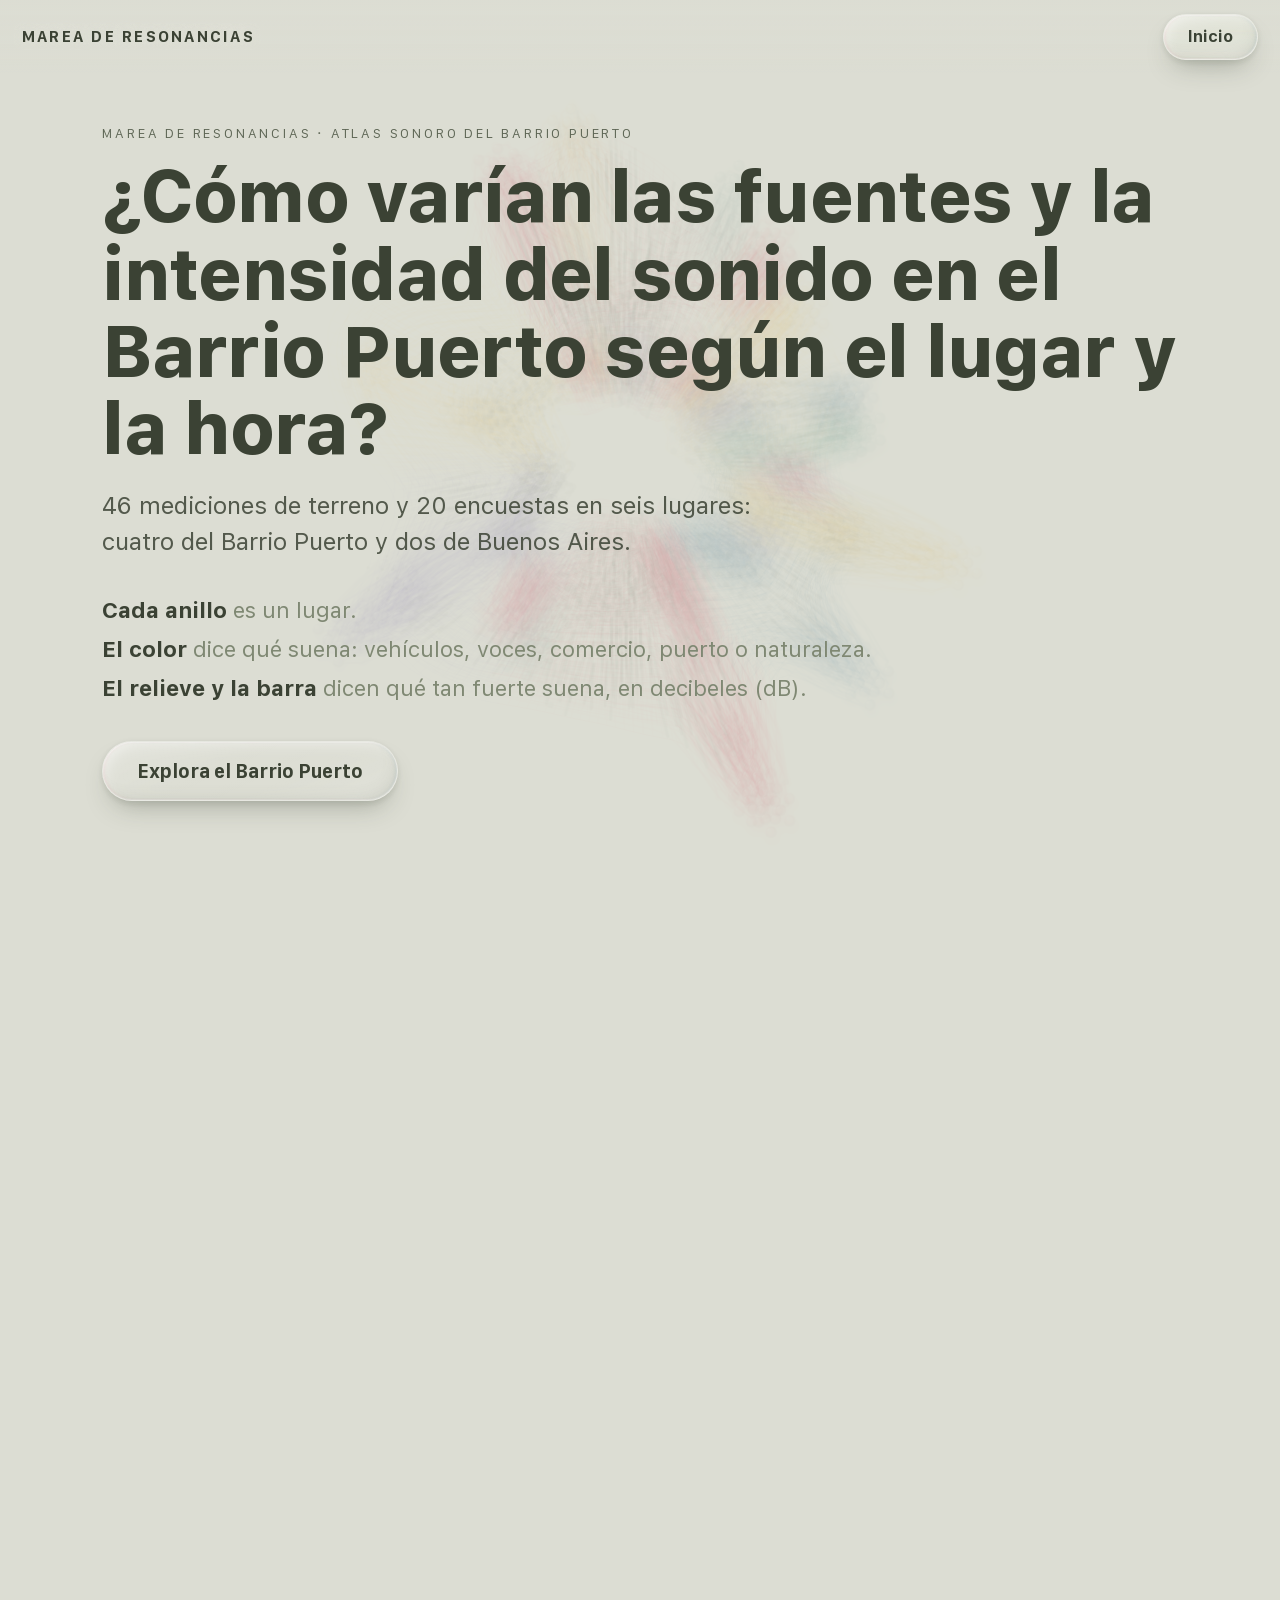
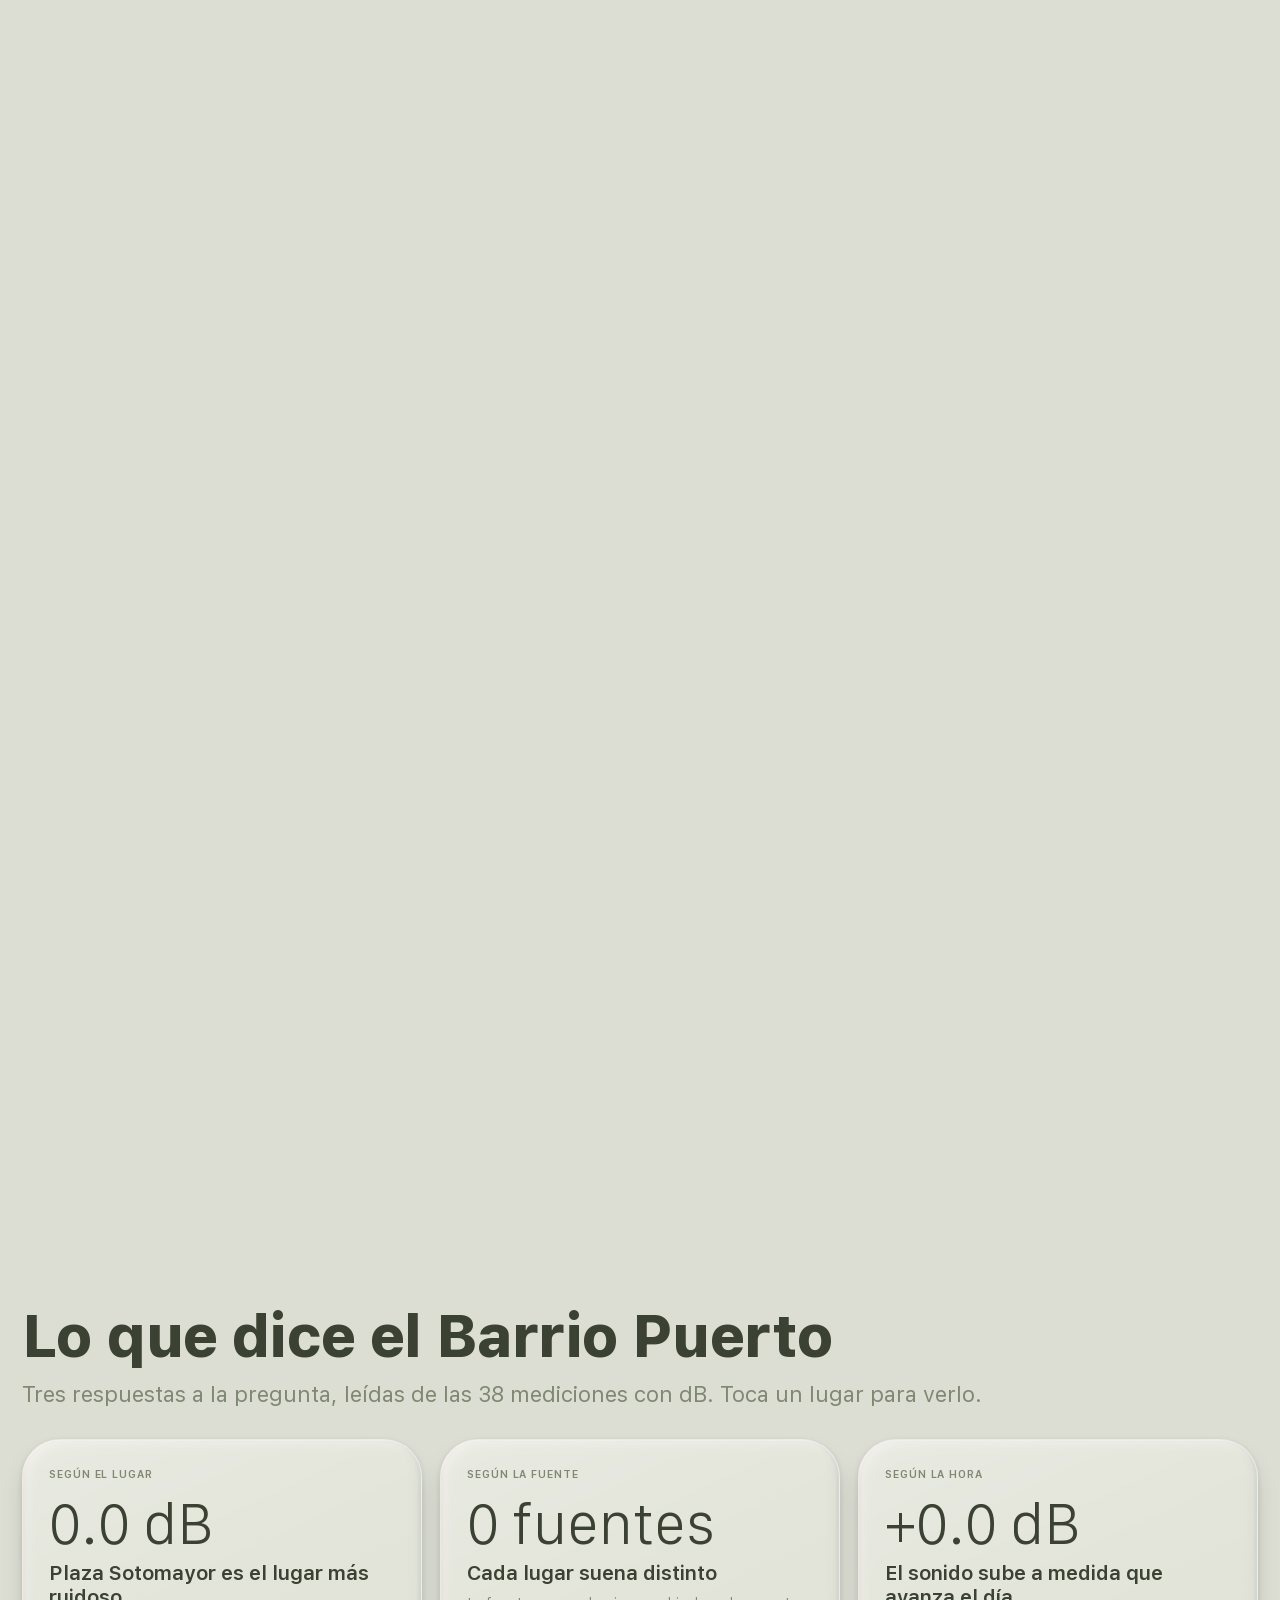
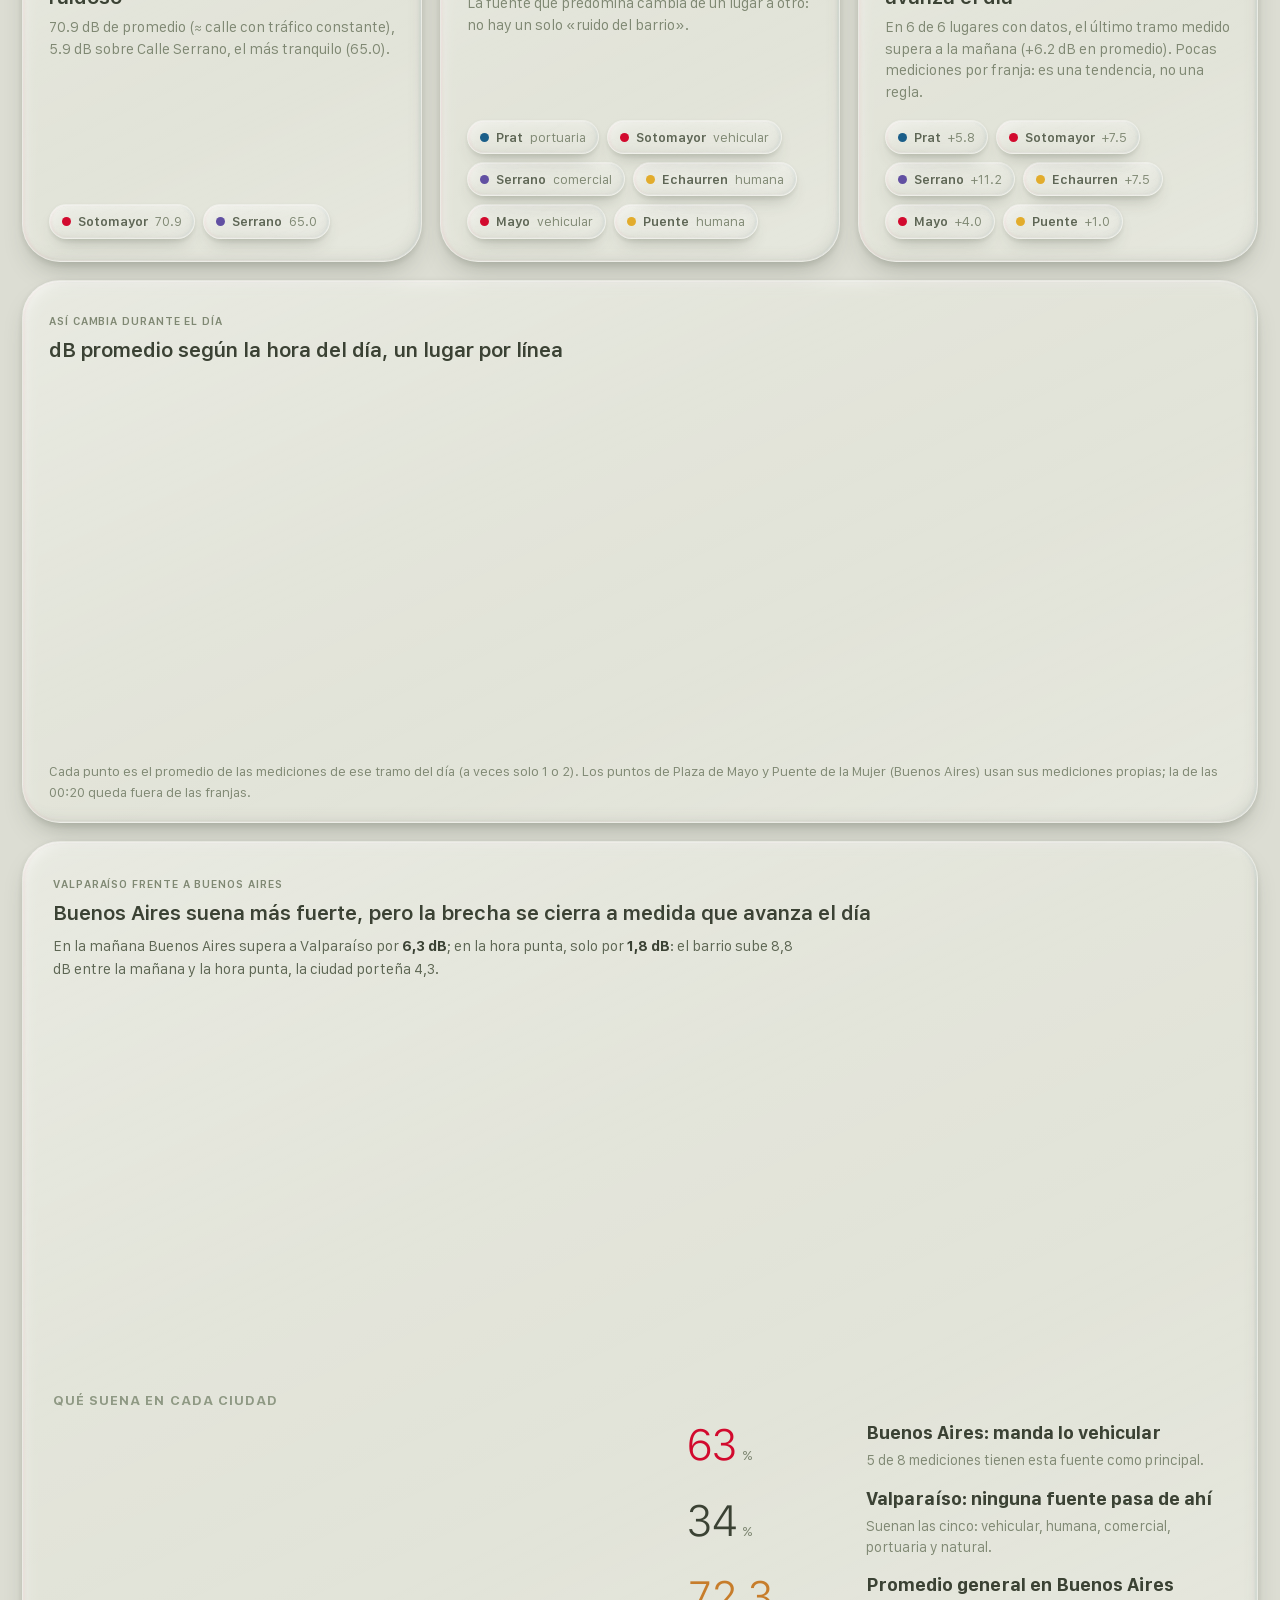
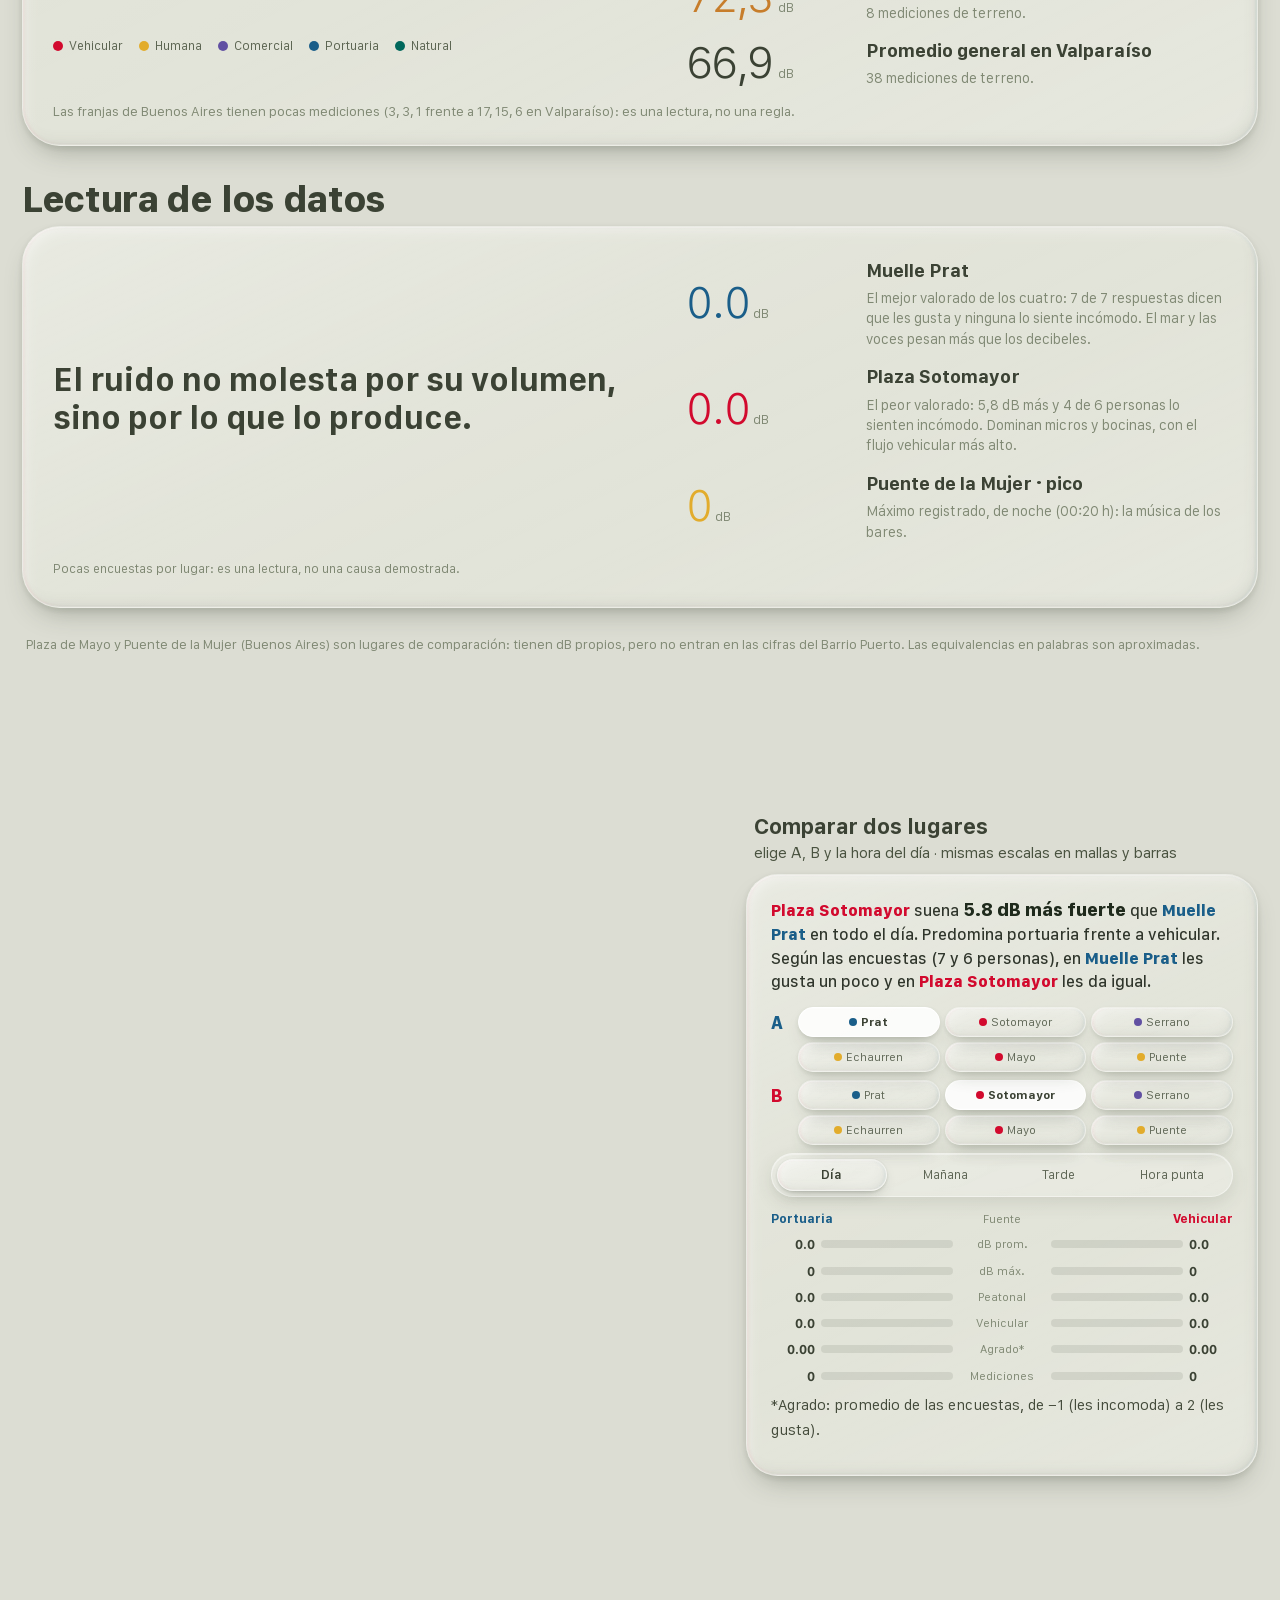
==== commit 93de0e56: "Tema: sigue al sistema en vivo (la elección manual solo vale mientras el sistema no cambie) y al cam" ====
--- a/index.html
+++ b/index.html
@@ -1,6 +1,6 @@
 <!DOCTYPE html>
-<html lang="es"><head><meta charset="utf-8"><meta name="theme-color" content="#DCDDD3"><script>(function(){var t=null;try{t=localStorage.getItem('marea-theme')}catch(e){}if(t!=='dark'&&t!=='light')t=matchMedia('(prefers-color-scheme: dark)').matches?'dark':'light';document.documentElement.dataset.theme=t;window.__DK=t==='dark';var m=document.querySelector('meta[name=theme-color]');if(m&&t==='dark')m.content='#05141F'})()</script><meta name="viewport" content="width=device-width,initial-scale=1">
-<title>Marea de resonancias · Atlas sonoro del Barrio Puerto</title><link rel="preload" href="fonts/sf-pro.woff" as="font" type="font/woff" crossorigin><link rel="preload" href="fonts/sf-compact.woff" as="font" type="font/woff" crossorigin><link rel="stylesheet" href="style.css?v=232"><link id="dkcss" rel="stylesheet" href="dark.css?v=232" media="not all"><script>if(window.__DK)document.getElementById("dkcss").media="all"</script></head>
+<html lang="es"><head><meta charset="utf-8"><meta name="theme-color" content="#DCDDD3"><script>(function(){var q=matchMedia('(prefers-color-scheme: dark)').matches?'dark':'light',t=q,s=null;try{s=localStorage.getItem('marea-theme')}catch(e){}if(s){var a=s.split(':');if((a[0]==='dark'||a[0]==='light')&&a[1]===q)t=a[0];else try{localStorage.removeItem('marea-theme')}catch(e){}}document.documentElement.dataset.theme=t;window.__DK=t==='dark';var m=document.querySelector('meta[name=theme-color]');if(m&&t==='dark')m.content='#05141F'})()</script><meta name="viewport" content="width=device-width,initial-scale=1">
+<title>Marea de resonancias · Atlas sonoro del Barrio Puerto</title><link rel="preload" href="fonts/sf-pro.woff" as="font" type="font/woff" crossorigin><link rel="preload" href="fonts/sf-compact.woff" as="font" type="font/woff" crossorigin><link rel="stylesheet" href="style.css?v=233"><link id="dkcss" rel="stylesheet" href="dark.css?v=233" media="not all"><script>if(window.__DK)document.getElementById("dkcss").media="all"</script></head>
 <body class="heroing">
 <header><b>Marea de resonancias</b><nav id="nav" class="morph"><span class="lbl" tabindex="0">Inicio</span><a class="mb on" href="index.html">Visualización</a><a class="mb" href="about.html">Acerca del estudio</a></nav></header>
 <section id="hero">
@@ -20,4 +20,4 @@
 <div id="ans"><button class="qt" id="qt" aria-expanded="true">La pregunta<i>▾</i></button><div class="ain"><b class="q">¿Cómo varían las fuentes y la intensidad del sonido en el Barrio Puerto según el lugar y la hora?</b><div class="a"><span>El sonido cambia según el lugar y tiende a subir durante el día.</span> <a href="#finds">Ver hallazgos ↓</a></div></div></div>
 <button id="down" class="btn">Desplegar sectores ↓</button>
 <div id="story"><section id="s1" class="spacer"></section><section id="s2" class="spacer"></section><section id="s2b" class="spacer"></section><section id="s3" class="panelsec"></section></div>
-<script src="data.js?v=232"></script><script src="vita.js?v=232"></script><script src="app.js?v=232"></script><script src="story.js?v=232"></script><script src="audio.js?v=232"></script><script src="theme.js?v=232"></script><script src="glass.js?v=232"></script></body></html>
+<script src="data.js?v=233"></script><script src="vita.js?v=233"></script><script src="app.js?v=233"></script><script src="story.js?v=233"></script><script src="audio.js?v=233"></script><script src="theme.js?v=233"></script><script src="glass.js?v=233"></script></body></html>
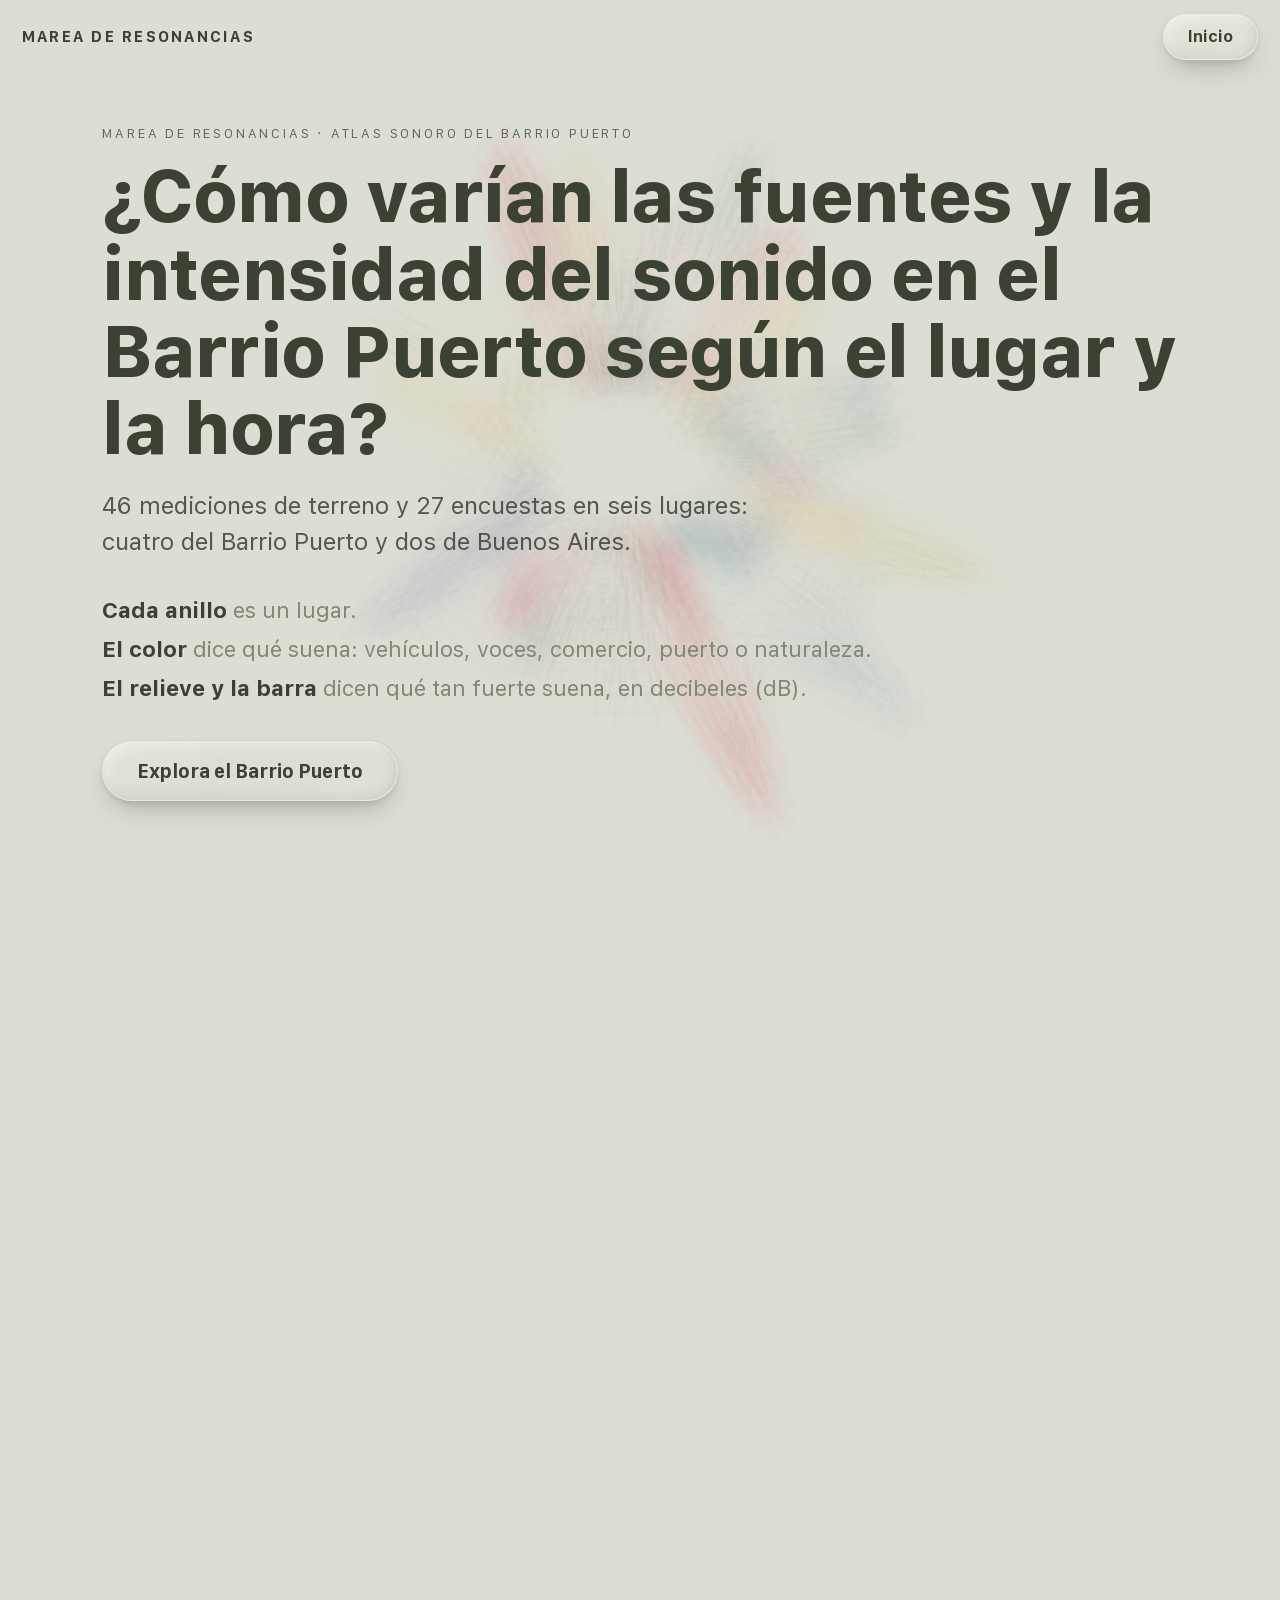
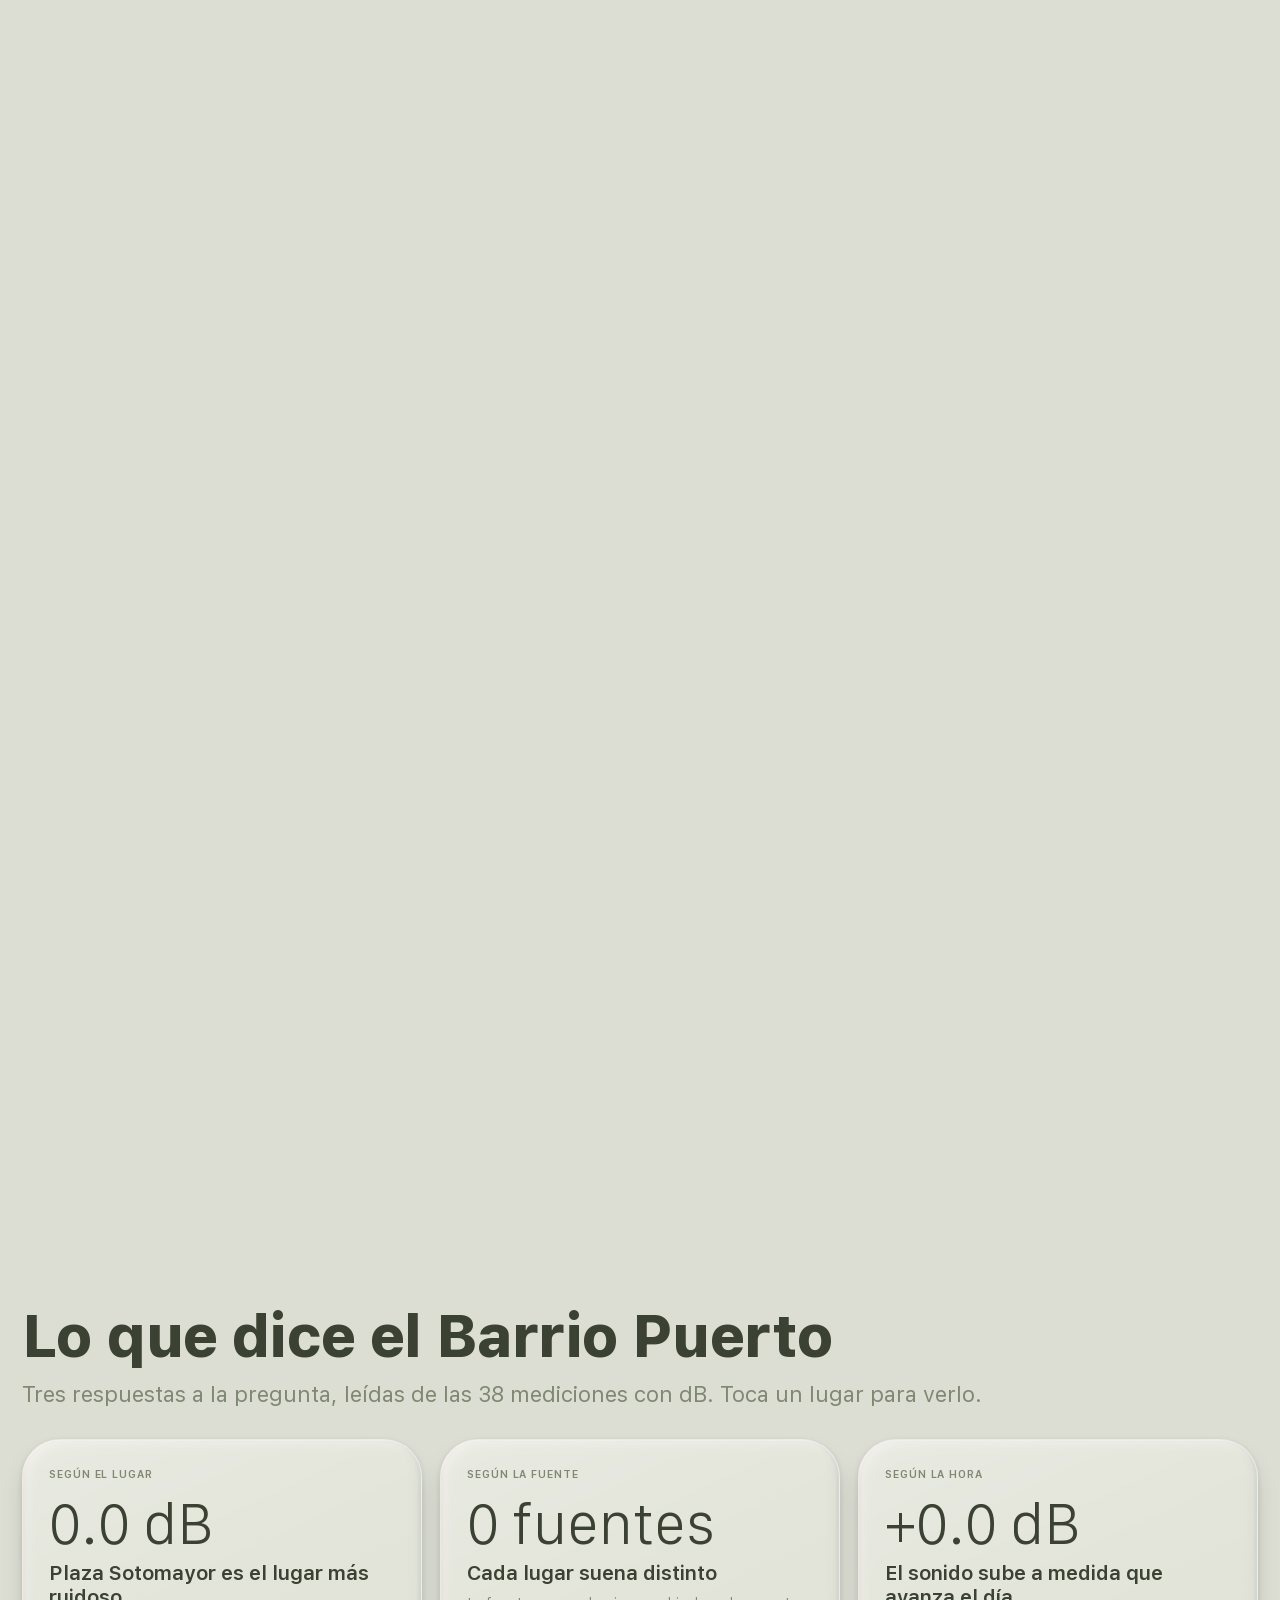
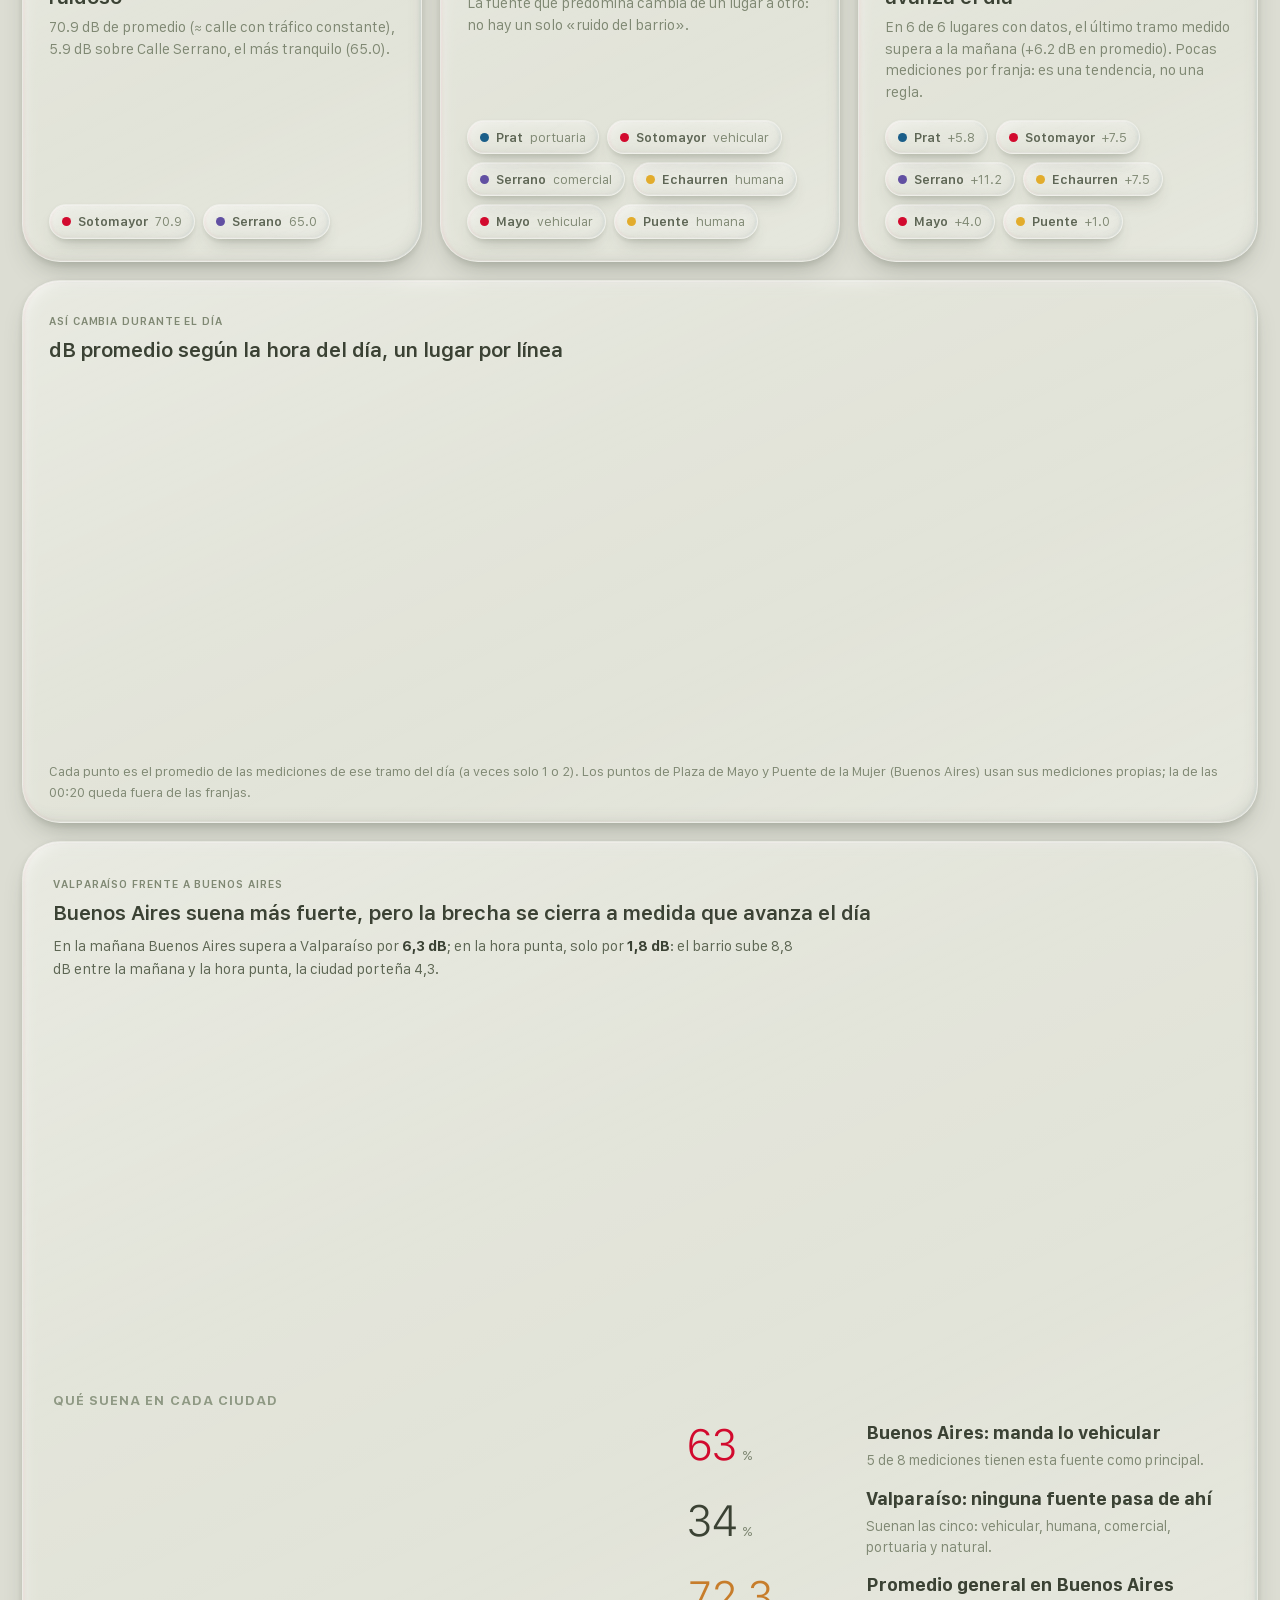
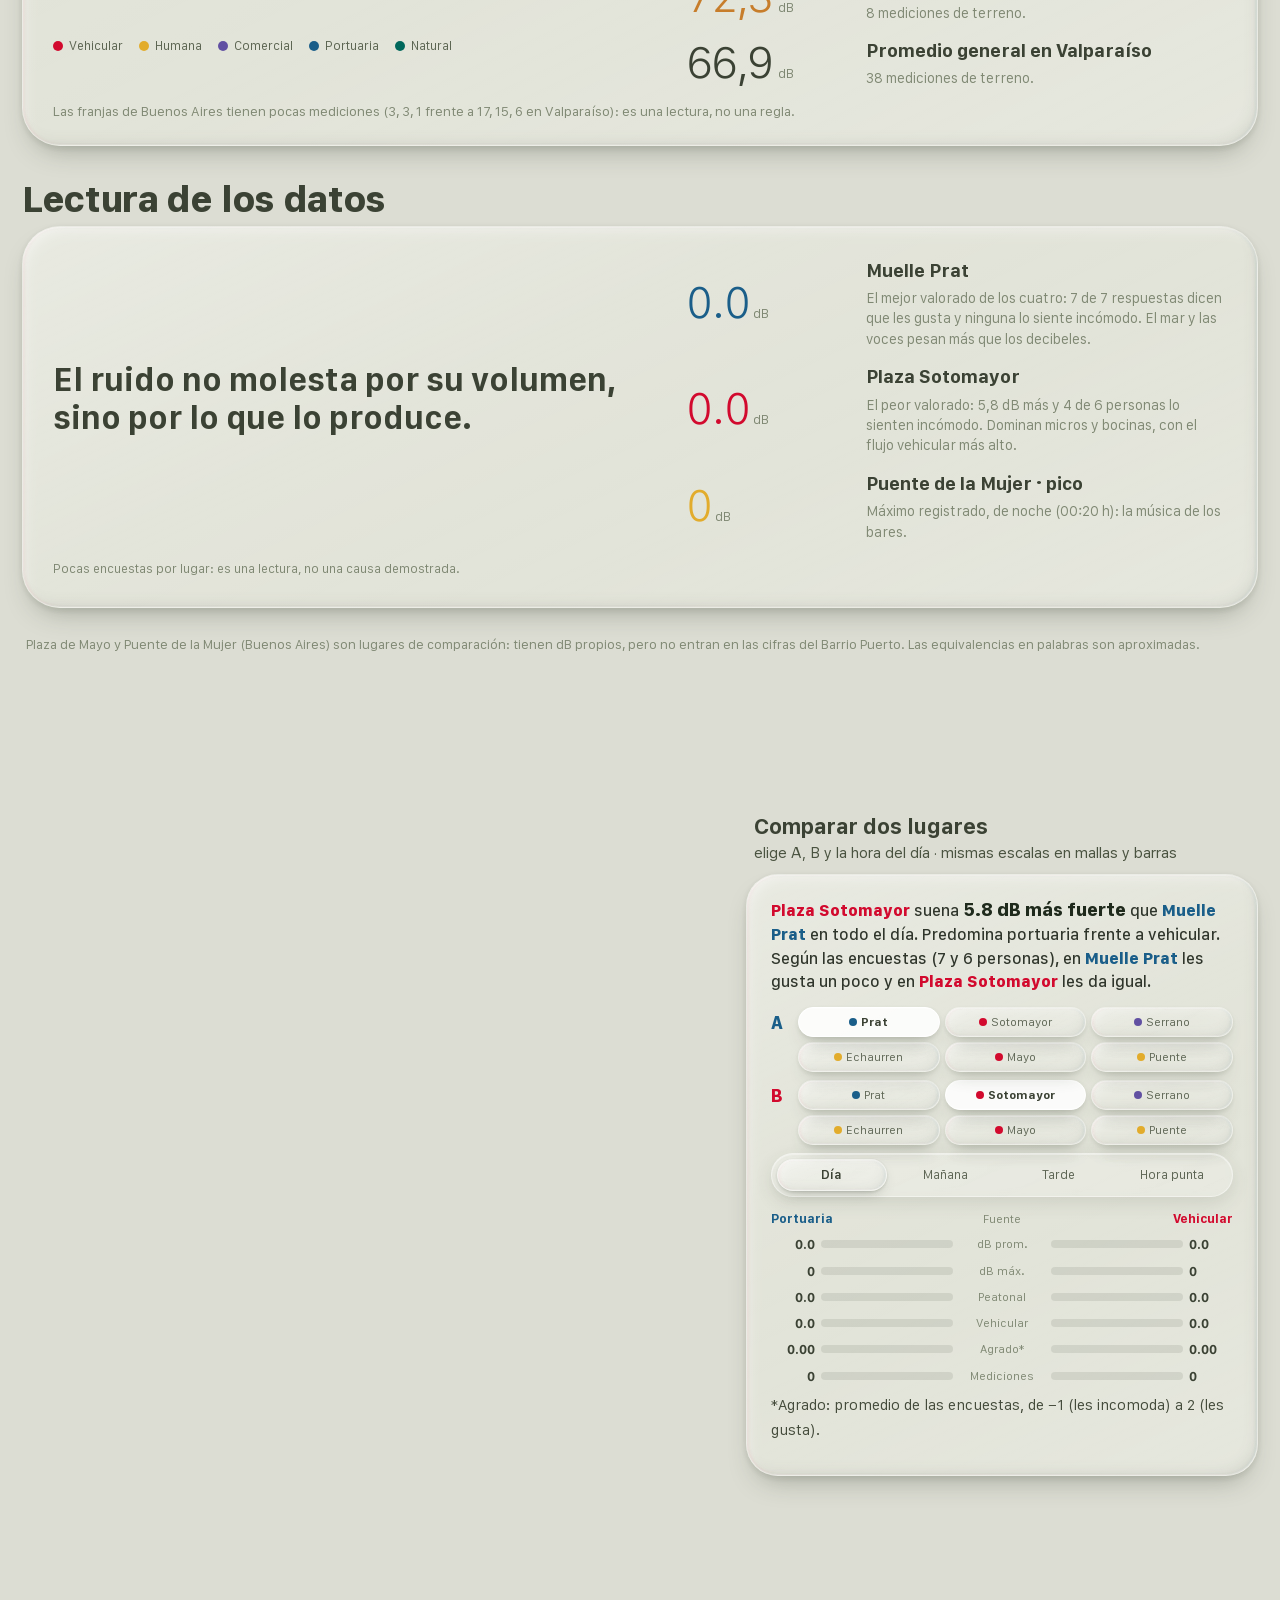
==== commit 2ac35143: "Datos: 7 encuestas de agrado de Buenos Aires (Plaza de Mayo n=3, Puente de la Mujer n=4); 27 encuest" ====
--- a/index.html
+++ b/index.html
@@ -1,12 +1,12 @@
 <!DOCTYPE html>
 <html lang="es"><head><meta charset="utf-8"><meta name="theme-color" content="#DCDDD3"><script>(function(){var q=matchMedia('(prefers-color-scheme: dark)').matches?'dark':'light',t=q,s=null;try{s=localStorage.getItem('marea-theme')}catch(e){}if(s){var a=s.split(':');if((a[0]==='dark'||a[0]==='light')&&a[1]===q)t=a[0];else try{localStorage.removeItem('marea-theme')}catch(e){}}document.documentElement.dataset.theme=t;window.__DK=t==='dark';var m=document.querySelector('meta[name=theme-color]');if(m&&t==='dark')m.content='#05141F'})()</script><meta name="viewport" content="width=device-width,initial-scale=1">
-<title>Marea de resonancias · Atlas sonoro del Barrio Puerto</title><link rel="preload" href="fonts/sf-pro.woff" as="font" type="font/woff" crossorigin><link rel="preload" href="fonts/sf-compact.woff" as="font" type="font/woff" crossorigin><link rel="stylesheet" href="style.css?v=233"><link id="dkcss" rel="stylesheet" href="dark.css?v=233" media="not all"><script>if(window.__DK)document.getElementById("dkcss").media="all"</script></head>
+<title>Marea de resonancias · Atlas sonoro del Barrio Puerto</title><link rel="preload" href="fonts/sf-pro.woff" as="font" type="font/woff" crossorigin><link rel="preload" href="fonts/sf-compact.woff" as="font" type="font/woff" crossorigin><link rel="stylesheet" href="style.css?v=234"><link id="dkcss" rel="stylesheet" href="dark.css?v=234" media="not all"><script>if(window.__DK)document.getElementById("dkcss").media="all"</script></head>
 <body class="heroing">
 <header><b>Marea de resonancias</b><nav id="nav" class="morph"><span class="lbl" tabindex="0">Inicio</span><a class="mb on" href="index.html">Visualización</a><a class="mb" href="about.html">Acerca del estudio</a></nav></header>
 <section id="hero">
 <div class="hs s1"><div class="eb">Marea de resonancias · atlas sonoro del Barrio Puerto</div>
 <h1>¿Cómo varían las fuentes y la intensidad del sonido en el Barrio Puerto según el lugar y la hora?</h1>
-<p>46 mediciones de terreno y 20 encuestas en seis lugares: cuatro del Barrio Puerto y dos de Buenos Aires.</p>
+<p>46 mediciones de terreno y 27 encuestas en seis lugares: cuatro del Barrio Puerto y dos de Buenos Aires.</p>
 <ul class="hl"><li><b>Cada anillo</b> es un lugar.</li><li><b>El color</b> dice qué suena: vehículos, voces, comercio, puerto o naturaleza.</li><li><b>El relieve y la barra</b> dicen qué tan fuerte suena, en decibeles (dB).</li></ul>
 <button id="go">Explora el Barrio Puerto</button></div>
 </section>
@@ -20,4 +20,4 @@
 <div id="ans"><button class="qt" id="qt" aria-expanded="true">La pregunta<i>▾</i></button><div class="ain"><b class="q">¿Cómo varían las fuentes y la intensidad del sonido en el Barrio Puerto según el lugar y la hora?</b><div class="a"><span>El sonido cambia según el lugar y tiende a subir durante el día.</span> <a href="#finds">Ver hallazgos ↓</a></div></div></div>
 <button id="down" class="btn">Desplegar sectores ↓</button>
 <div id="story"><section id="s1" class="spacer"></section><section id="s2" class="spacer"></section><section id="s2b" class="spacer"></section><section id="s3" class="panelsec"></section></div>
-<script src="data.js?v=233"></script><script src="vita.js?v=233"></script><script src="app.js?v=233"></script><script src="story.js?v=233"></script><script src="audio.js?v=233"></script><script src="theme.js?v=233"></script><script src="glass.js?v=233"></script></body></html>
+<script src="data.js?v=234"></script><script src="vita.js?v=234"></script><script src="app.js?v=234"></script><script src="story.js?v=234"></script><script src="audio.js?v=234"></script><script src="theme.js?v=234"></script><script src="glass.js?v=234"></script></body></html>
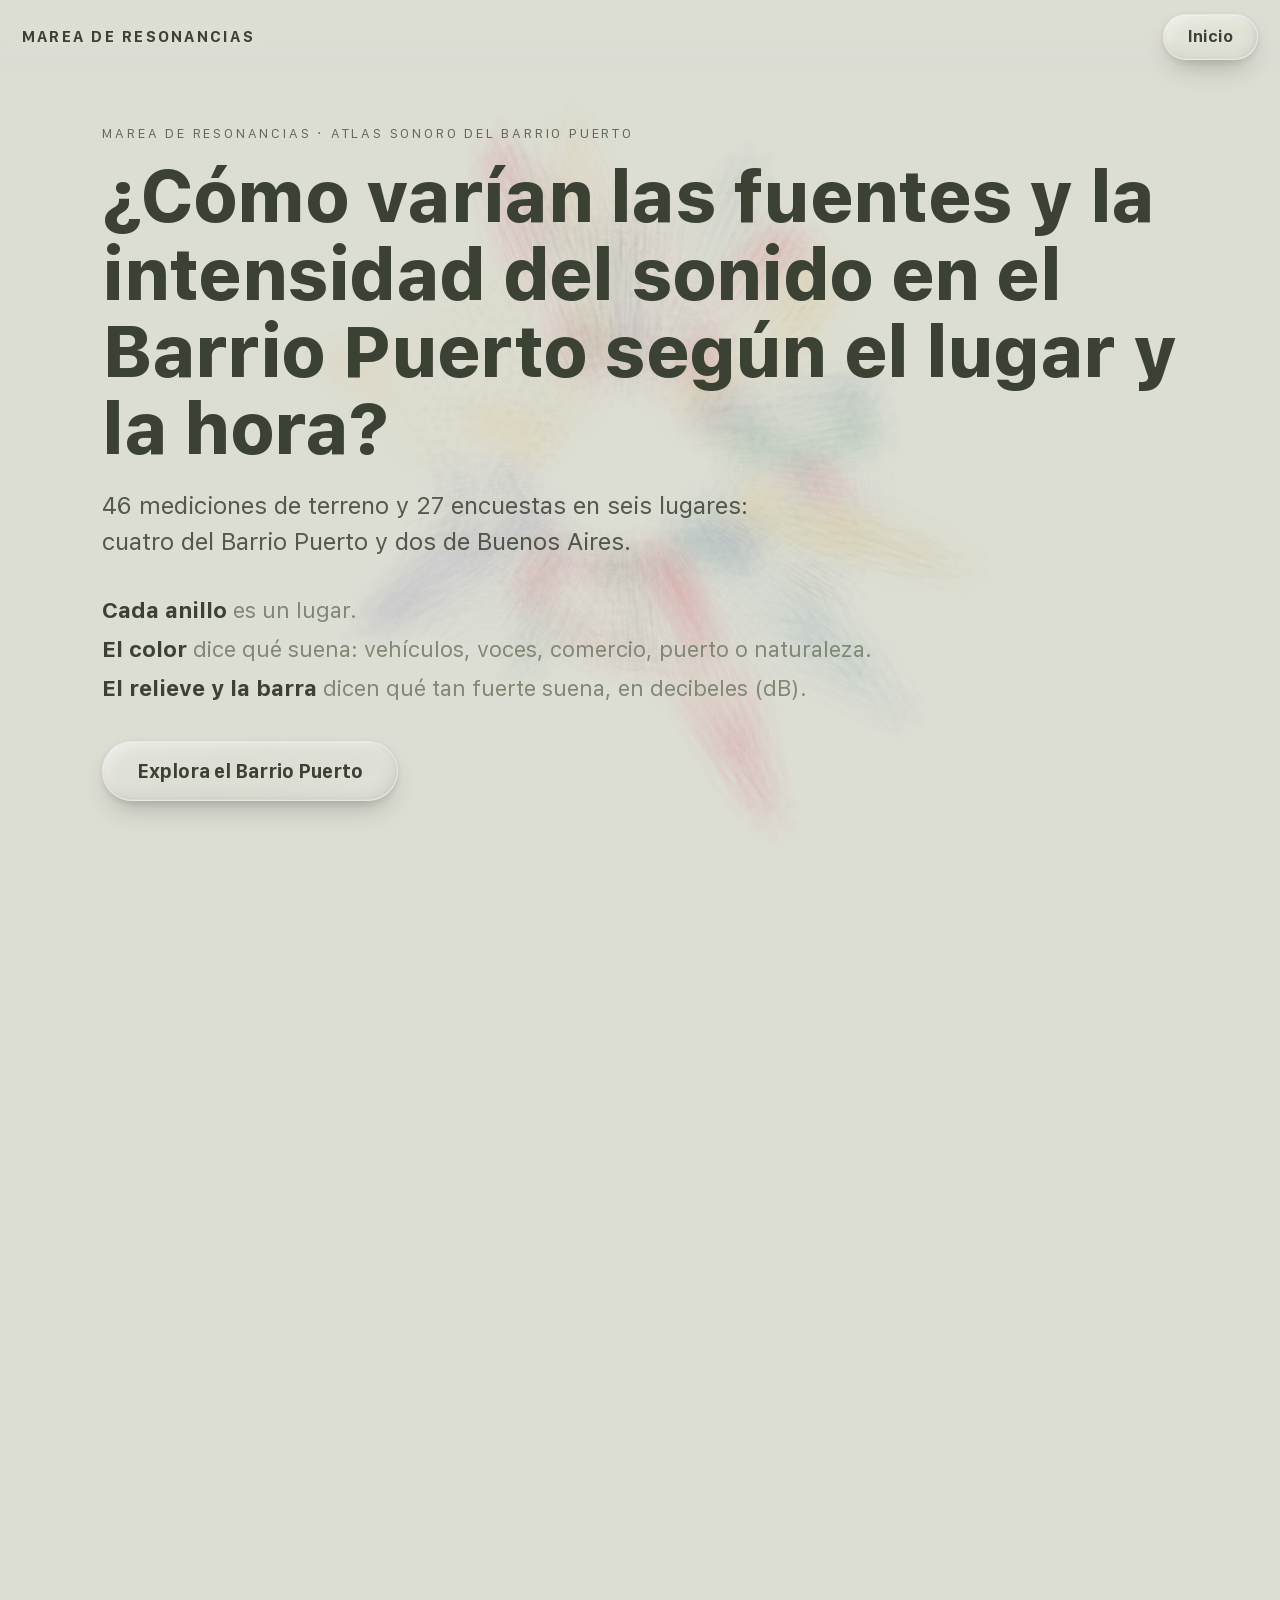
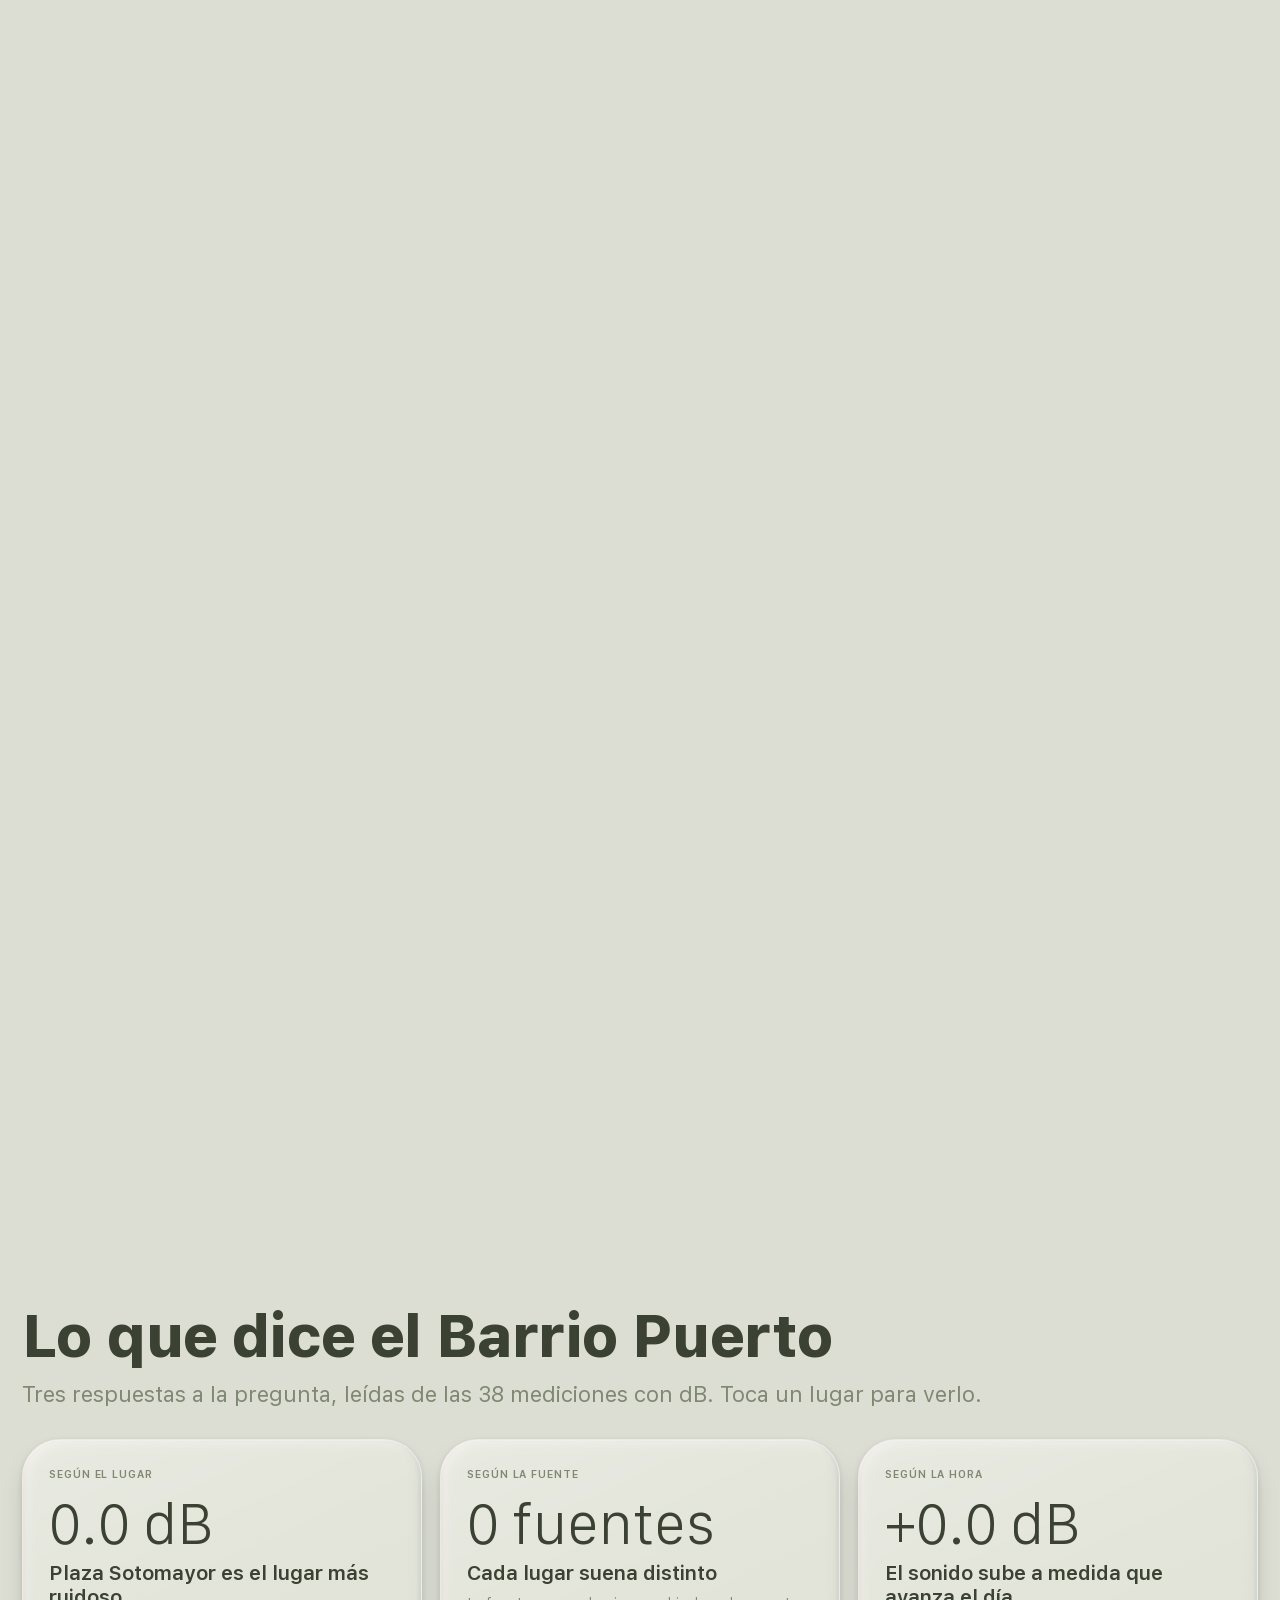
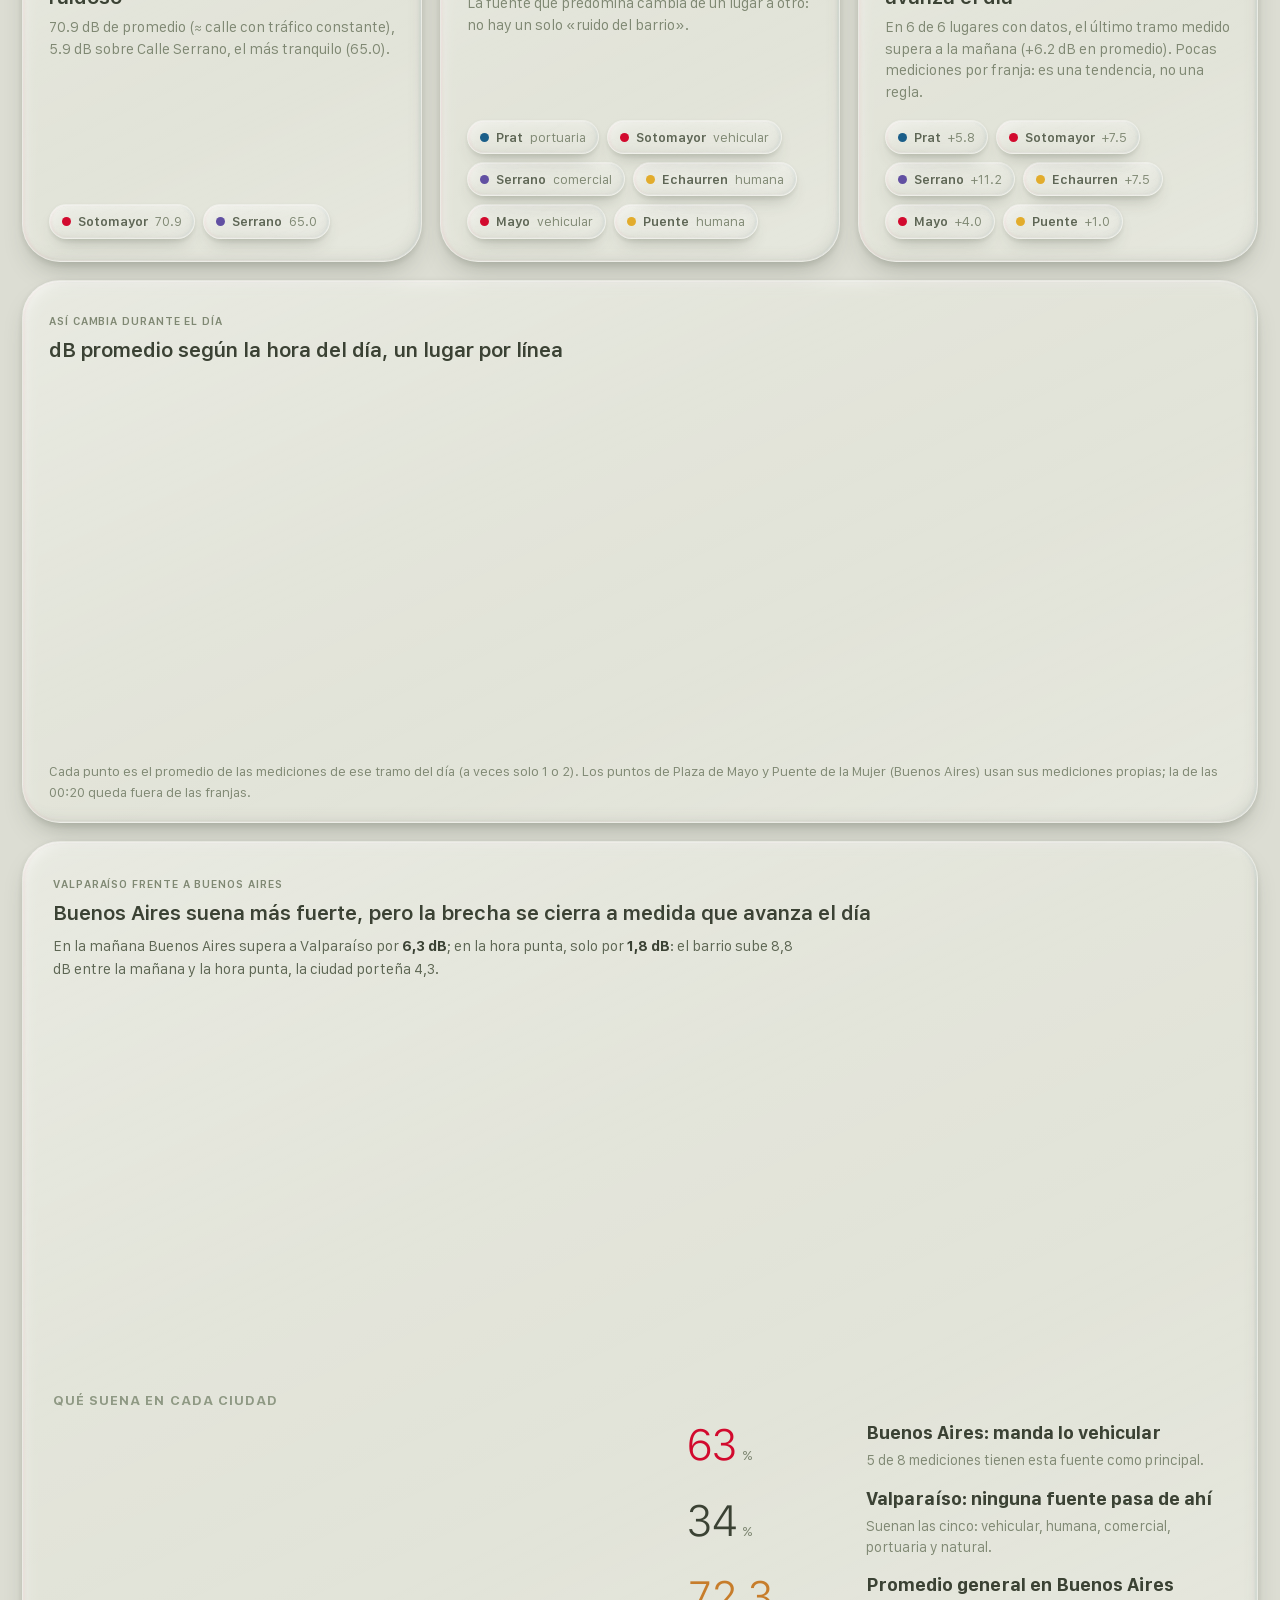
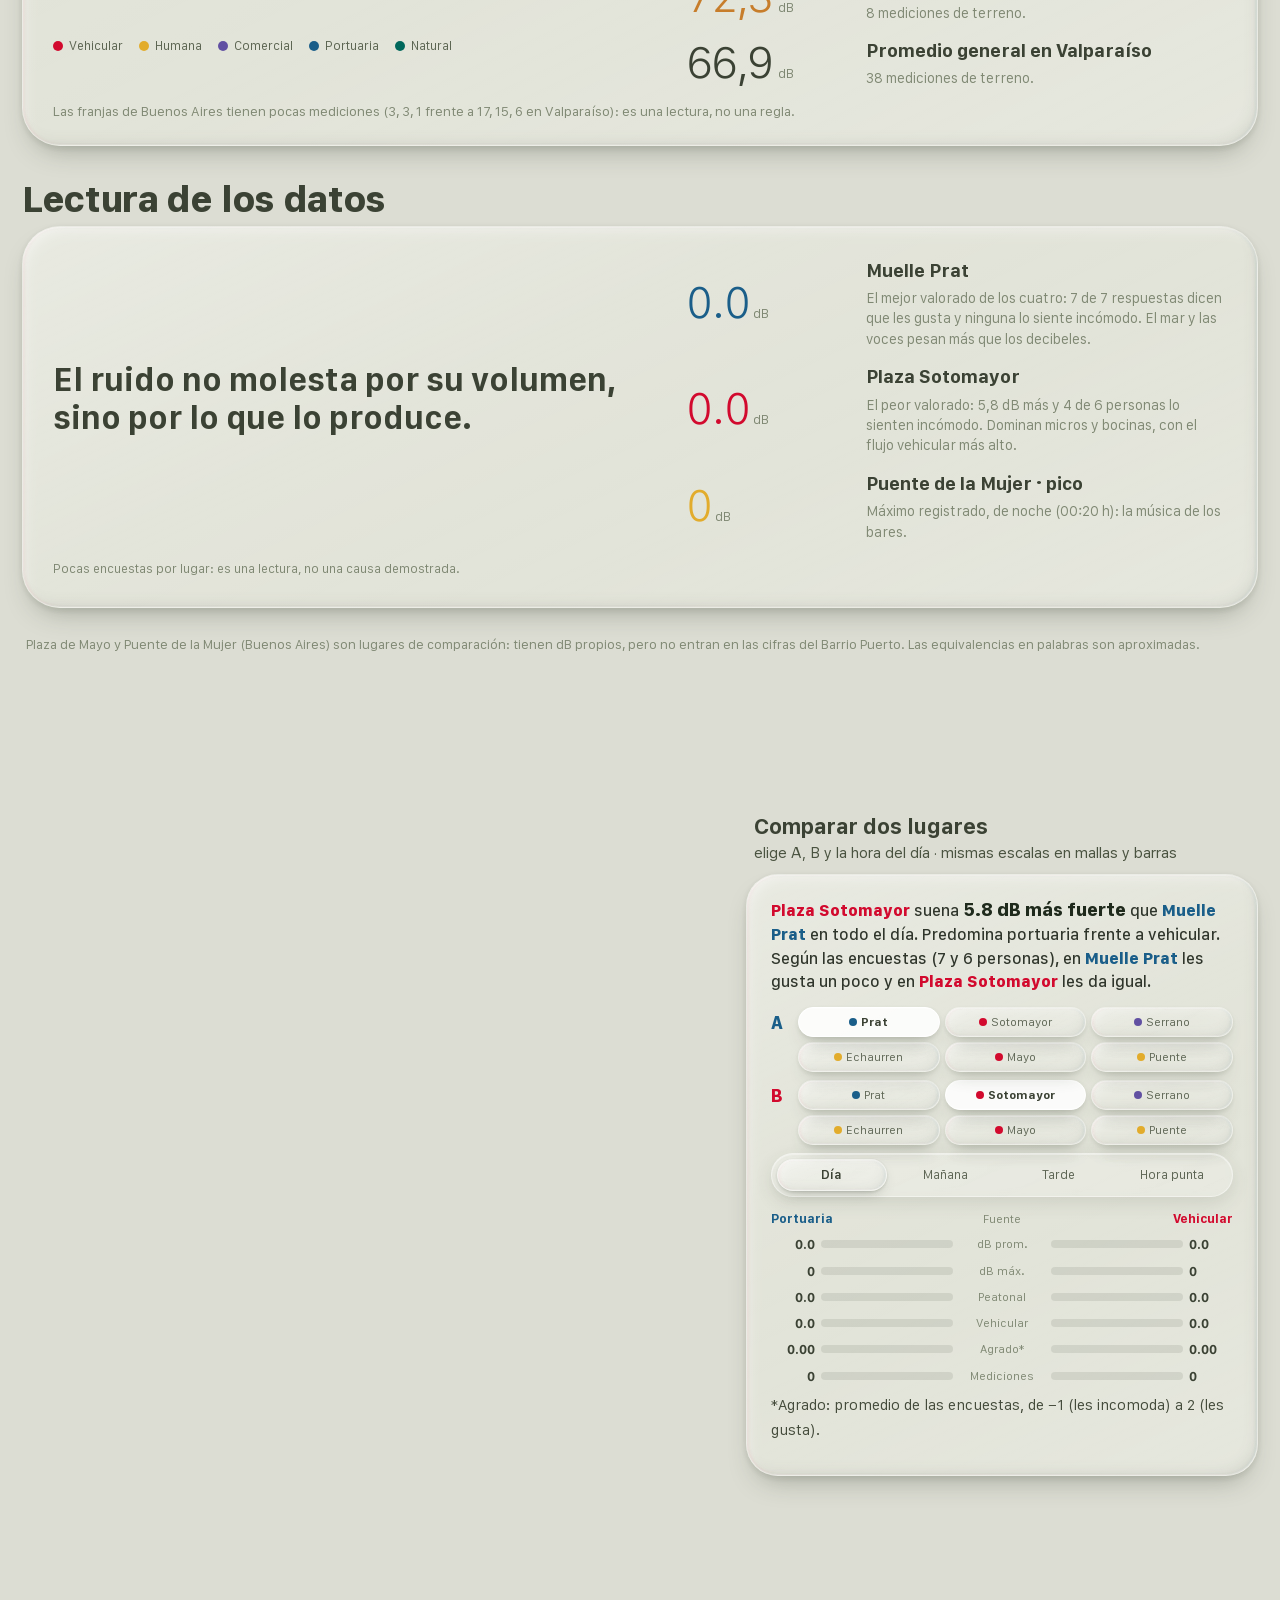
==== commit a380275e: "Cómo leer (incluida la del comparador) y La pregunta se cierran al hacer clic fuera Co-Authored-By: " ====
--- a/index.html
+++ b/index.html
@@ -1,6 +1,6 @@
 <!DOCTYPE html>
 <html lang="es"><head><meta charset="utf-8"><meta name="theme-color" content="#DCDDD3"><script>(function(){var q=matchMedia('(prefers-color-scheme: dark)').matches?'dark':'light',t=q,s=null;try{s=localStorage.getItem('marea-theme')}catch(e){}if(s){var a=s.split(':');if((a[0]==='dark'||a[0]==='light')&&a[1]===q)t=a[0];else try{localStorage.removeItem('marea-theme')}catch(e){}}document.documentElement.dataset.theme=t;window.__DK=t==='dark';var m=document.querySelector('meta[name=theme-color]');if(m&&t==='dark')m.content='#05141F'})()</script><meta name="viewport" content="width=device-width,initial-scale=1">
-<title>Marea de resonancias · Atlas sonoro del Barrio Puerto</title><link rel="preload" href="fonts/sf-pro.woff" as="font" type="font/woff" crossorigin><link rel="preload" href="fonts/sf-compact.woff" as="font" type="font/woff" crossorigin><link rel="stylesheet" href="style.css?v=234"><link id="dkcss" rel="stylesheet" href="dark.css?v=234" media="not all"><script>if(window.__DK)document.getElementById("dkcss").media="all"</script></head>
+<title>Marea de resonancias · Atlas sonoro del Barrio Puerto</title><link rel="preload" href="fonts/sf-pro.woff" as="font" type="font/woff" crossorigin><link rel="preload" href="fonts/sf-compact.woff" as="font" type="font/woff" crossorigin><link rel="stylesheet" href="style.css?v=235"><link id="dkcss" rel="stylesheet" href="dark.css?v=235" media="not all"><script>if(window.__DK)document.getElementById("dkcss").media="all"</script></head>
 <body class="heroing">
 <header><b>Marea de resonancias</b><nav id="nav" class="morph"><span class="lbl" tabindex="0">Inicio</span><a class="mb on" href="index.html">Visualización</a><a class="mb" href="about.html">Acerca del estudio</a></nav></header>
 <section id="hero">
@@ -20,4 +20,4 @@
 <div id="ans"><button class="qt" id="qt" aria-expanded="true">La pregunta<i>▾</i></button><div class="ain"><b class="q">¿Cómo varían las fuentes y la intensidad del sonido en el Barrio Puerto según el lugar y la hora?</b><div class="a"><span>El sonido cambia según el lugar y tiende a subir durante el día.</span> <a href="#finds">Ver hallazgos ↓</a></div></div></div>
 <button id="down" class="btn">Desplegar sectores ↓</button>
 <div id="story"><section id="s1" class="spacer"></section><section id="s2" class="spacer"></section><section id="s2b" class="spacer"></section><section id="s3" class="panelsec"></section></div>
-<script src="data.js?v=234"></script><script src="vita.js?v=234"></script><script src="app.js?v=234"></script><script src="story.js?v=234"></script><script src="audio.js?v=234"></script><script src="theme.js?v=234"></script><script src="glass.js?v=234"></script></body></html>
+<script src="data.js?v=235"></script><script src="vita.js?v=235"></script><script src="app.js?v=235"></script><script src="story.js?v=235"></script><script src="audio.js?v=235"></script><script src="theme.js?v=235"></script><script src="glass.js?v=235"></script></body></html>
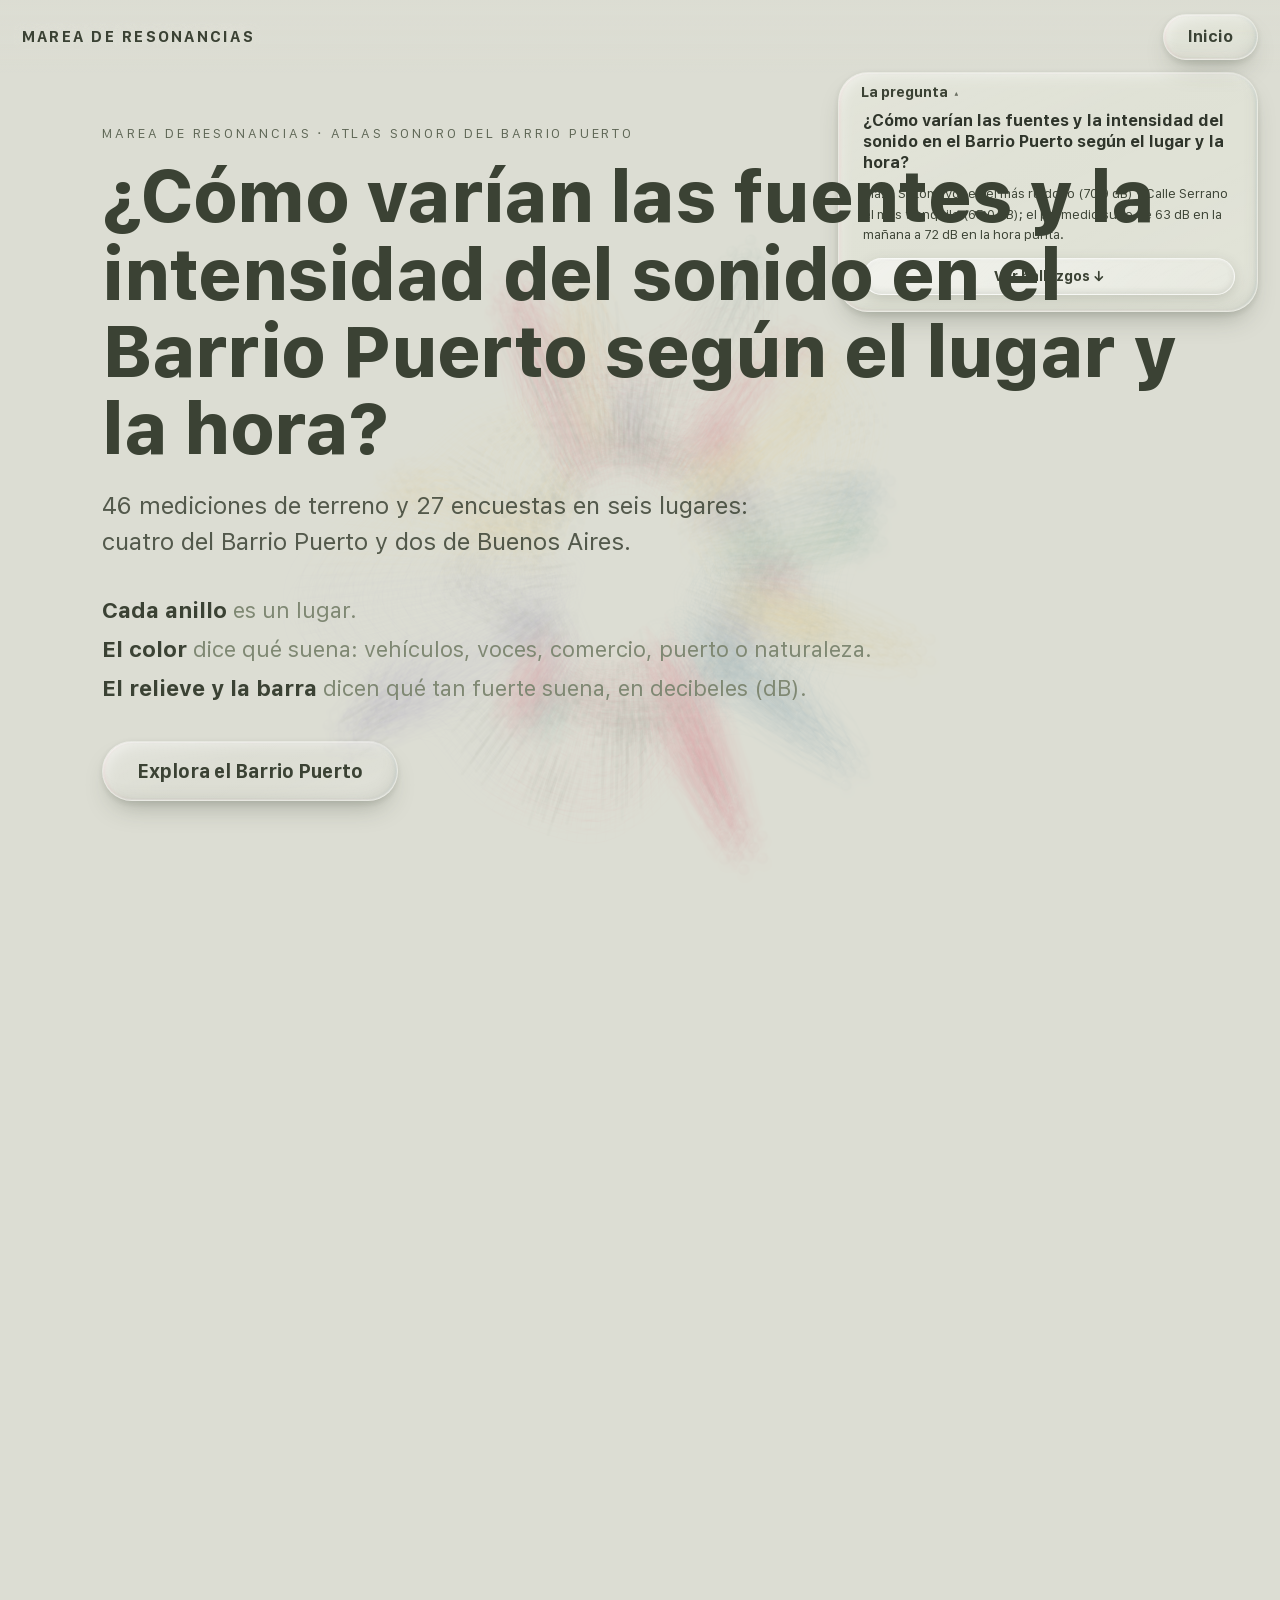
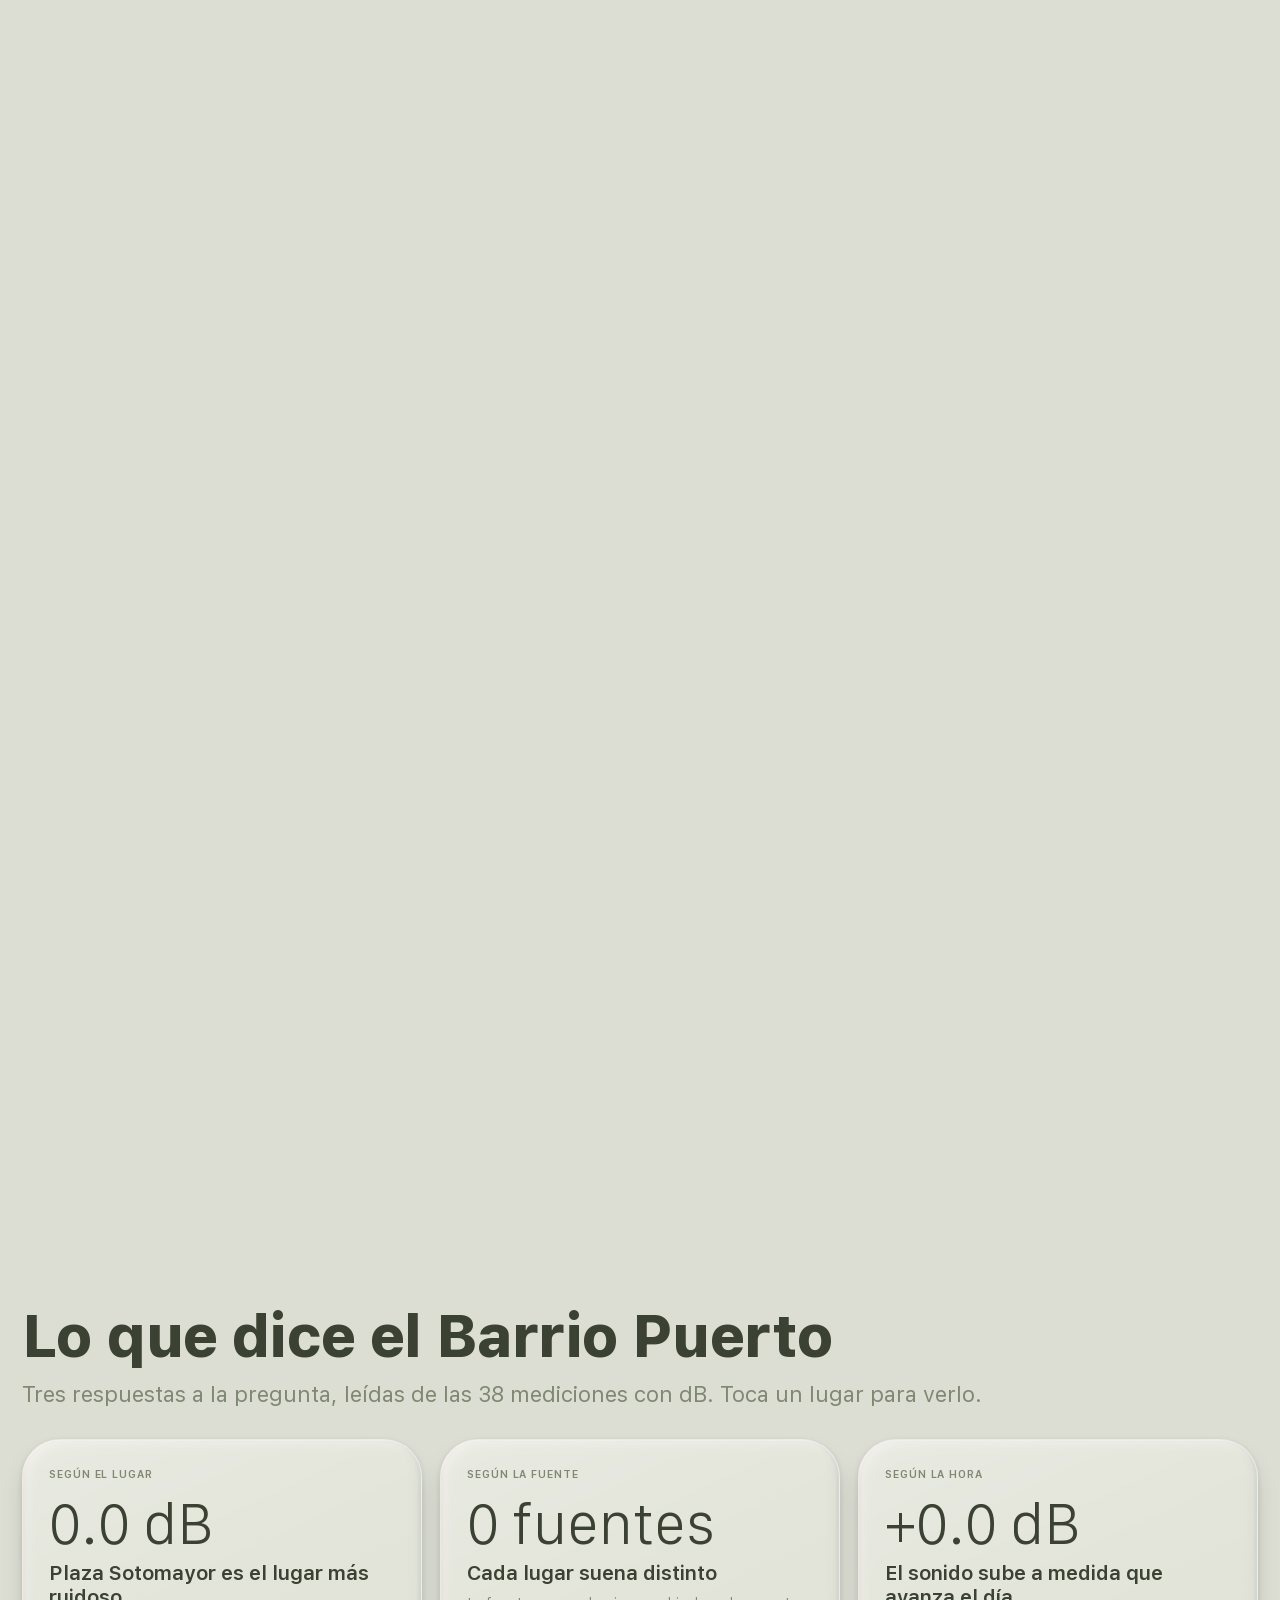
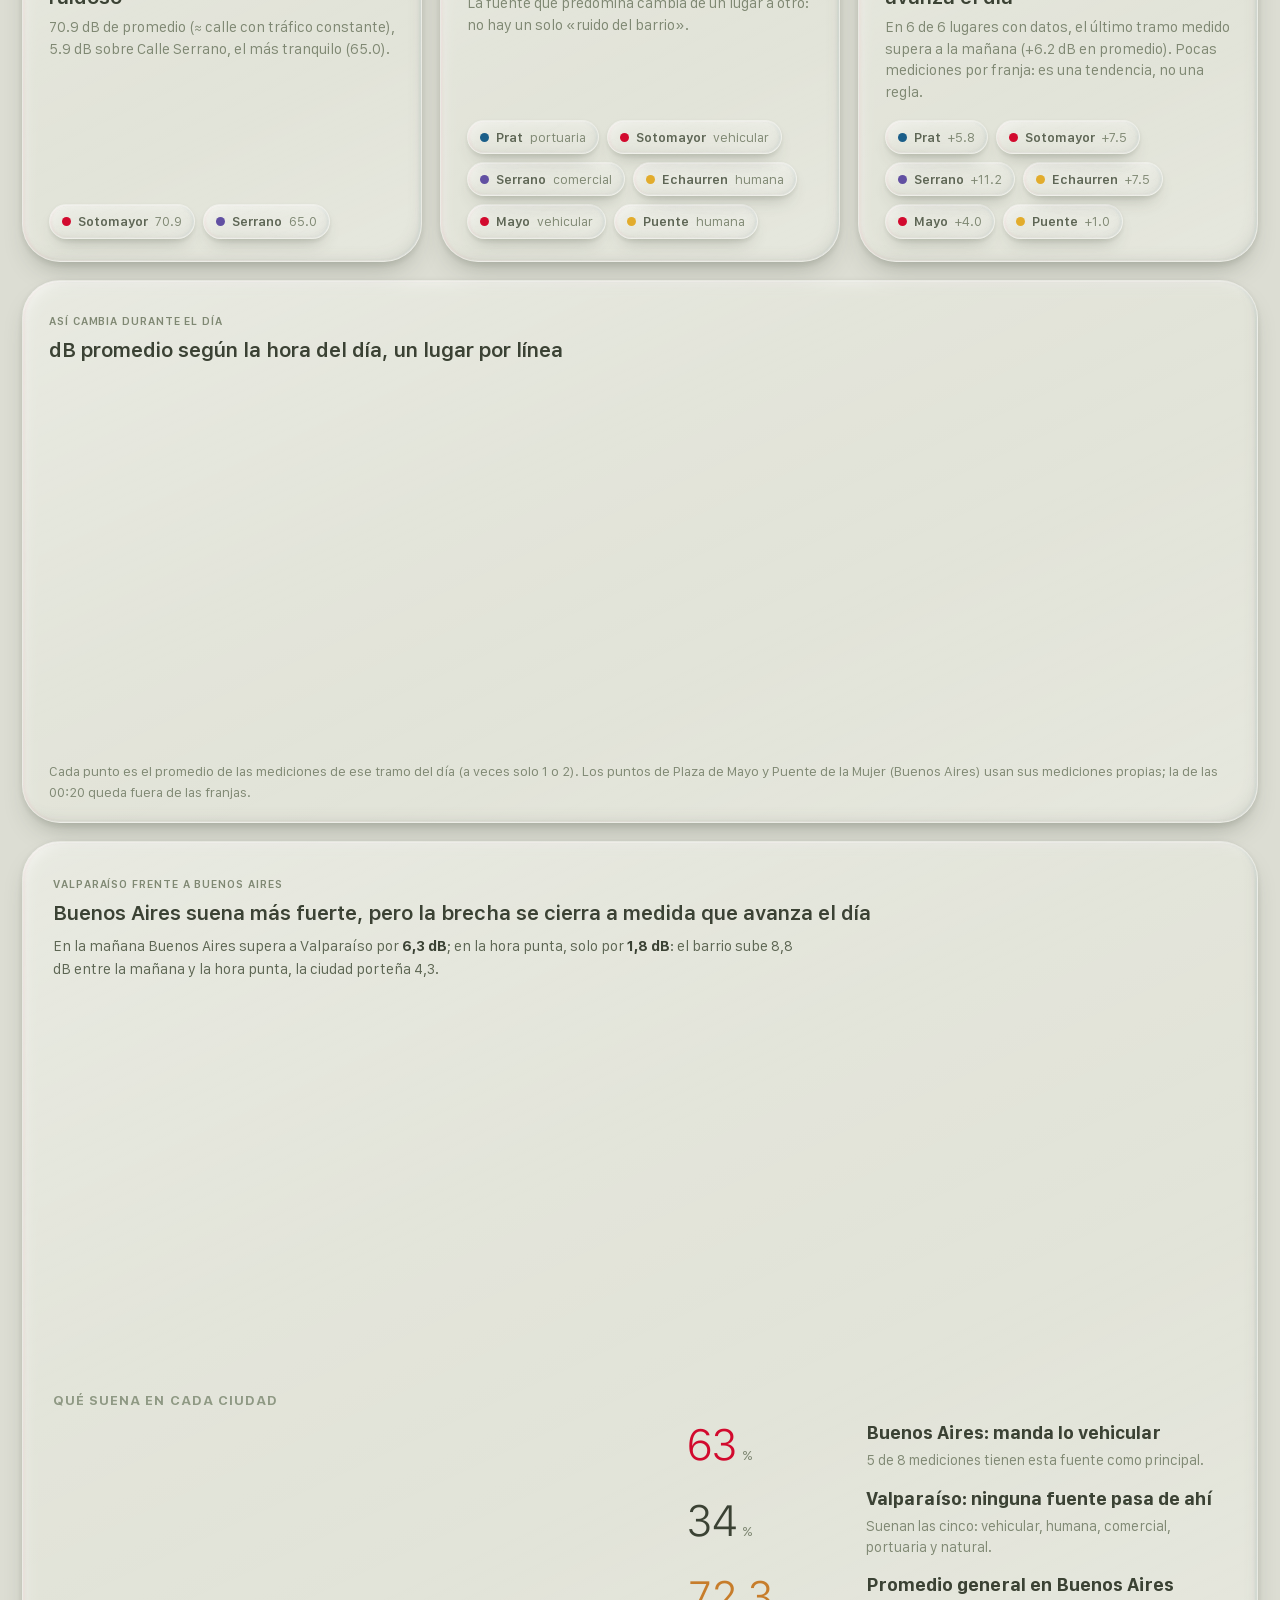
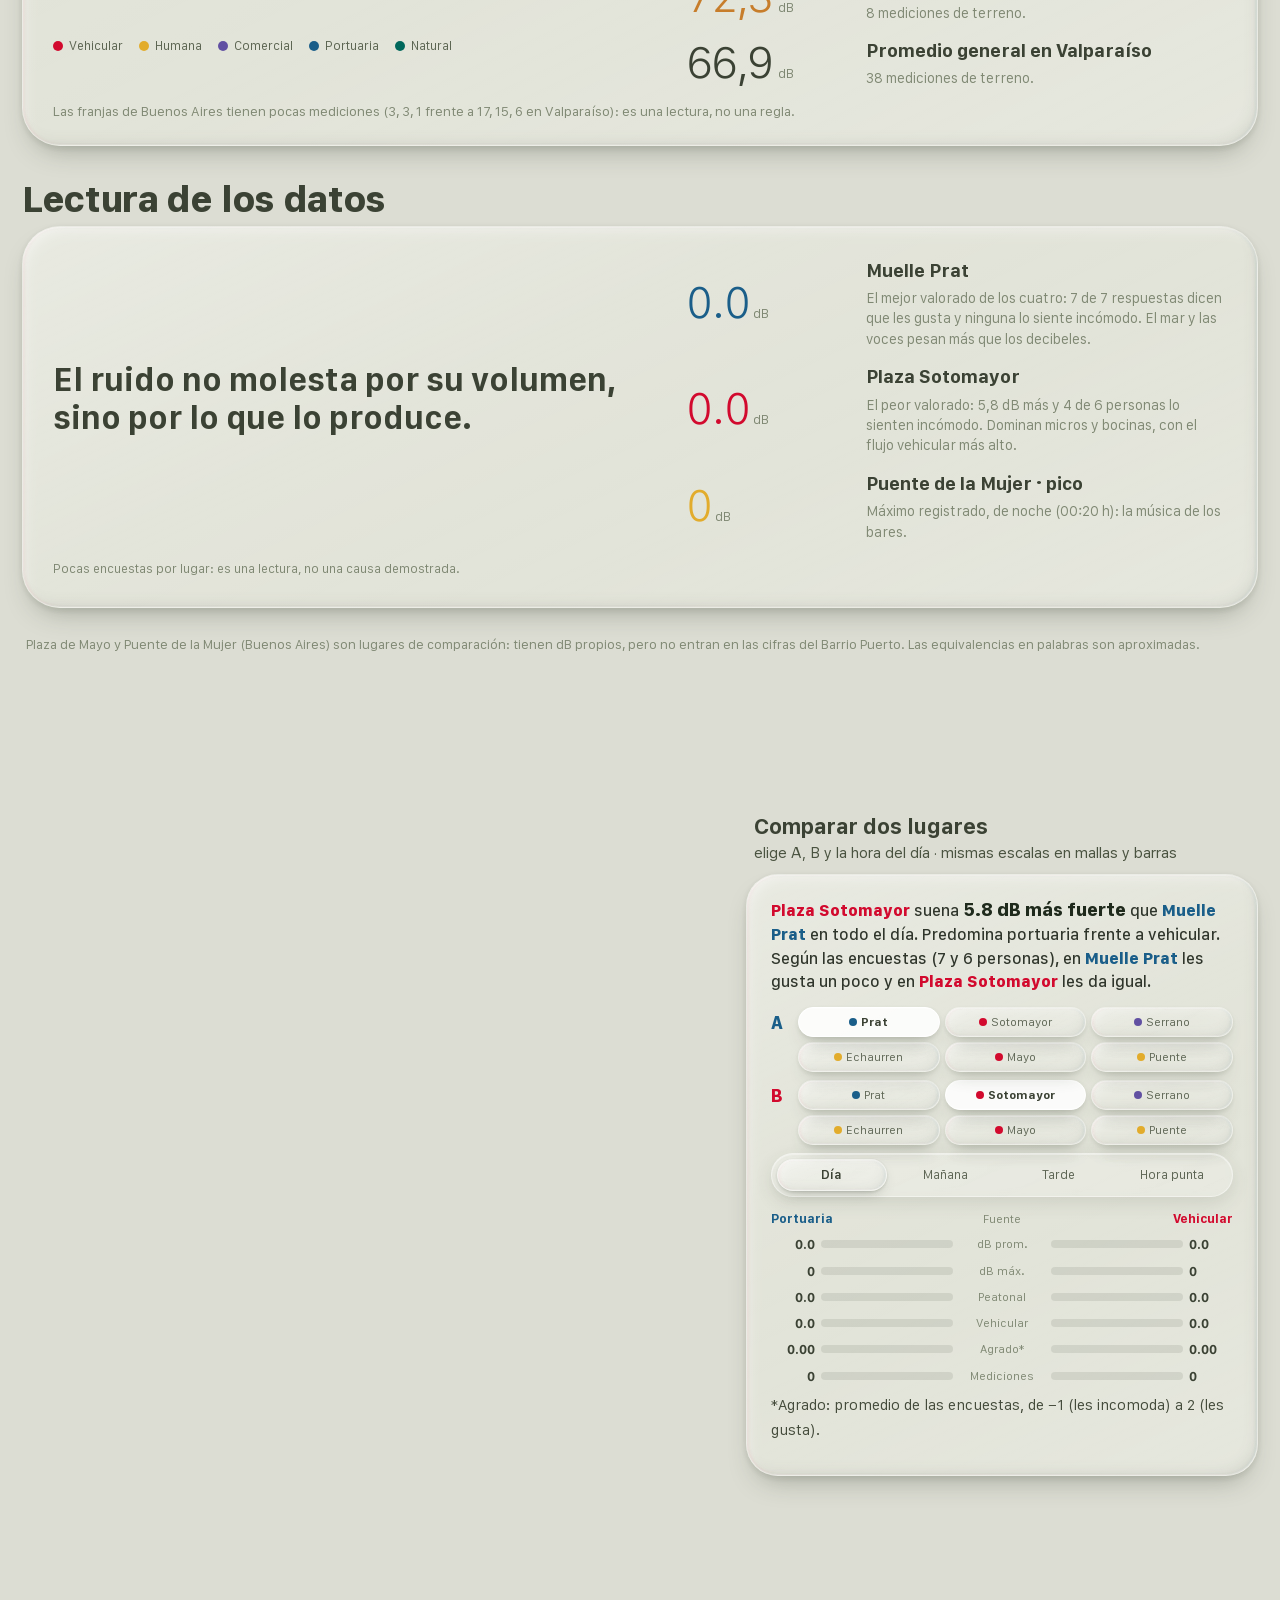
==== commit 1e2c5cde: "v236: el botón de sonido pulsa mientras esté silenciado Co-Authored-By: Claude Sonnet 5.5 <noreply@a" ====
--- a/index.html
+++ b/index.html
@@ -1,6 +1,6 @@
 <!DOCTYPE html>
 <html lang="es"><head><meta charset="utf-8"><meta name="theme-color" content="#DCDDD3"><script>(function(){var q=matchMedia('(prefers-color-scheme: dark)').matches?'dark':'light',t=q,s=null;try{s=localStorage.getItem('marea-theme')}catch(e){}if(s){var a=s.split(':');if((a[0]==='dark'||a[0]==='light')&&a[1]===q)t=a[0];else try{localStorage.removeItem('marea-theme')}catch(e){}}document.documentElement.dataset.theme=t;window.__DK=t==='dark';var m=document.querySelector('meta[name=theme-color]');if(m&&t==='dark')m.content='#05141F'})()</script><meta name="viewport" content="width=device-width,initial-scale=1">
-<title>Marea de resonancias · Atlas sonoro del Barrio Puerto</title><link rel="preload" href="fonts/sf-pro.woff" as="font" type="font/woff" crossorigin><link rel="preload" href="fonts/sf-compact.woff" as="font" type="font/woff" crossorigin><link rel="stylesheet" href="style.css?v=235"><link id="dkcss" rel="stylesheet" href="dark.css?v=235" media="not all"><script>if(window.__DK)document.getElementById("dkcss").media="all"</script></head>
+<title>Marea de resonancias · Atlas sonoro del Barrio Puerto</title><link rel="preload" href="fonts/sf-pro.woff" as="font" type="font/woff" crossorigin><link rel="preload" href="fonts/sf-compact.woff" as="font" type="font/woff" crossorigin><link rel="stylesheet" href="style.css?v=236"><link id="dkcss" rel="stylesheet" href="dark.css?v=236" media="not all"><script>if(window.__DK)document.getElementById("dkcss").media="all"</script></head>
 <body class="heroing">
 <header><b>Marea de resonancias</b><nav id="nav" class="morph"><span class="lbl" tabindex="0">Inicio</span><a class="mb on" href="index.html">Visualización</a><a class="mb" href="about.html">Acerca del estudio</a></nav></header>
 <section id="hero">
@@ -20,4 +20,4 @@
 <div id="ans"><button class="qt" id="qt" aria-expanded="true">La pregunta<i>▾</i></button><div class="ain"><b class="q">¿Cómo varían las fuentes y la intensidad del sonido en el Barrio Puerto según el lugar y la hora?</b><div class="a"><span>El sonido cambia según el lugar y tiende a subir durante el día.</span> <a href="#finds">Ver hallazgos ↓</a></div></div></div>
 <button id="down" class="btn">Desplegar sectores ↓</button>
 <div id="story"><section id="s1" class="spacer"></section><section id="s2" class="spacer"></section><section id="s2b" class="spacer"></section><section id="s3" class="panelsec"></section></div>
-<script src="data.js?v=235"></script><script src="vita.js?v=235"></script><script src="app.js?v=235"></script><script src="story.js?v=235"></script><script src="audio.js?v=235"></script><script src="theme.js?v=235"></script><script src="glass.js?v=235"></script></body></html>
+<script src="data.js?v=236"></script><script src="vita.js?v=236"></script><script src="app.js?v=236"></script><script src="story.js?v=236"></script><script src="audio.js?v=236"></script><script src="theme.js?v=236"></script><script src="glass.js?v=236"></script></body></html>
--- a/style.css
+++ b/style.css
@@ -1483,3 +1483,8 @@
 html[data-theme="dark"] #nav .mb,html[data-theme="dark"] #nav.open .mb,html[data-theme="dark"] #nav .mb.on{background-color:transparent!important;background-image:linear-gradient(155deg,rgba(255,255,255,.09),rgba(255,255,255,.02) 38%,rgba(255,255,255,.015) 62%,rgba(255,255,255,.06))!important;border-color:rgba(0,0,0,.27)!important;-webkit-backdrop-filter:blur(1px)!important;backdrop-filter:blur(1px)!important}
 /* v230 · modo claro: opciones desplegadas de Inicio con el mismo vidrio que Inicio / Cómo leer (sin fondo opaco, mismo borde, sombras y desenfoque) */
 #nav .mb,#nav.open .mb,#nav .mb.on{background-color:transparent!important;background-image:linear-gradient(155deg,rgba(255,255,255,.09),rgba(255,255,255,.02) 38%,rgba(255,255,255,.015) 62%,rgba(255,255,255,.06))!important;border-color:rgba(255,255,255,.27)!important;box-shadow:inset .5px 1px 1px -.5px rgba(255,255,255,.47),inset -.5px -1px 1px -.5px rgba(255,255,255,.25),inset 0 0 0 1px rgba(255,255,255,.09),inset 7px 9px 16px -9px rgba(255,255,255,.6),inset -7px -9px 16px -9px rgba(94,102,85,.16),inset 2px 0 5px -3px rgba(210,10,46,.25),inset -2px 0 5px -3px rgba(26,94,137,.25),0 14px 26px -10px rgba(59,66,52,.34),0 2px 6px rgba(59,66,52,.12);-webkit-backdrop-filter:blur(1px) saturate(1.18) brightness(1.02)!important;backdrop-filter:blur(1px) saturate(1.18) brightness(1.02)!important}
+/* v236 · el botón de sonido pulsa mientras esté silenciado (hasta que se use por primera vez) */
+#sec .snd::before{content:"";position:absolute;right:3px;top:50%;width:20px;height:20px;margin-top:-10px;border-radius:50%;border:1.5px solid #00675B;opacity:0;pointer-events:none}
+#sec .snd:not(.on):not(.q):not([hidden])::before{animation:sndp 2.4s ease-out infinite}
+@keyframes sndp{0%{transform:scale(.7);opacity:.8}100%{transform:scale(1.6);opacity:0}}
+@media(prefers-reduced-motion:reduce){#sec .snd::before{animation:none!important}}
--- a/dark.css
+++ b/dark.css
@@ -135,3 +135,4 @@
 .thm.fl{border:1px solid rgba(0,0,0,0.4);backdrop-filter:blur(14px)}
 #ans{background:linear-gradient(155deg,rgba(255,255,255,0.0405),rgba(255,255,255,0.009) 38%,rgba(255,255,255,0.00675) 62%,rgba(255,255,255,0.027))!important;border:1px solid rgba(0,0,0,0.27)!important;box-shadow:inset .5px 1px 1px -.5px rgba(0,0,0,0.47),inset -.5px -1px 1px -.5px rgba(0,0,0,0.25),inset 0 0 0 1px rgba(0,0,0,0.09),inset 7px 9px 16px -9px rgba(0,0,0,0.18),inset -7px -9px 16px -9px rgba(255,255,255,0.048),inset 2px 0 5px -3px rgba(255,255,255,0.1),inset -2px 0 5px -3px rgba(255,255,255,0.1),0 14px 26px -10px rgba(255,255,255,0.34),0 2px 6px rgba(255,255,255,0.12)!important;-webkit-backdrop-filter:blur(1px)!important;backdrop-filter:blur(1px)!important}
 #nav .mb,#nav.open .mb,#nav .mb.on{background-image:linear-gradient(155deg,rgba(255,255,255,0.0405),rgba(255,255,255,0.009) 38%,rgba(255,255,255,0.00675) 62%,rgba(255,255,255,0.027))!important;border-color:rgba(0,0,0,0.27)!important;box-shadow:inset .5px 1px 1px -.5px rgba(0,0,0,0.47),inset -.5px -1px 1px -.5px rgba(0,0,0,0.25),inset 0 0 0 1px rgba(0,0,0,0.09),inset 7px 9px 16px -9px rgba(0,0,0,0.18),inset -7px -9px 16px -9px rgba(255,255,255,0.048),inset 2px 0 5px -3px rgba(255,255,255,0.1),inset -2px 0 5px -3px rgba(255,255,255,0.1),0 14px 26px -10px rgba(255,255,255,0.34),0 2px 6px rgba(255,255,255,0.12);-webkit-backdrop-filter:blur(1px)!important;backdrop-filter:blur(1px)!important}
+#sec .snd::before{border:1.5px solid #00675B}
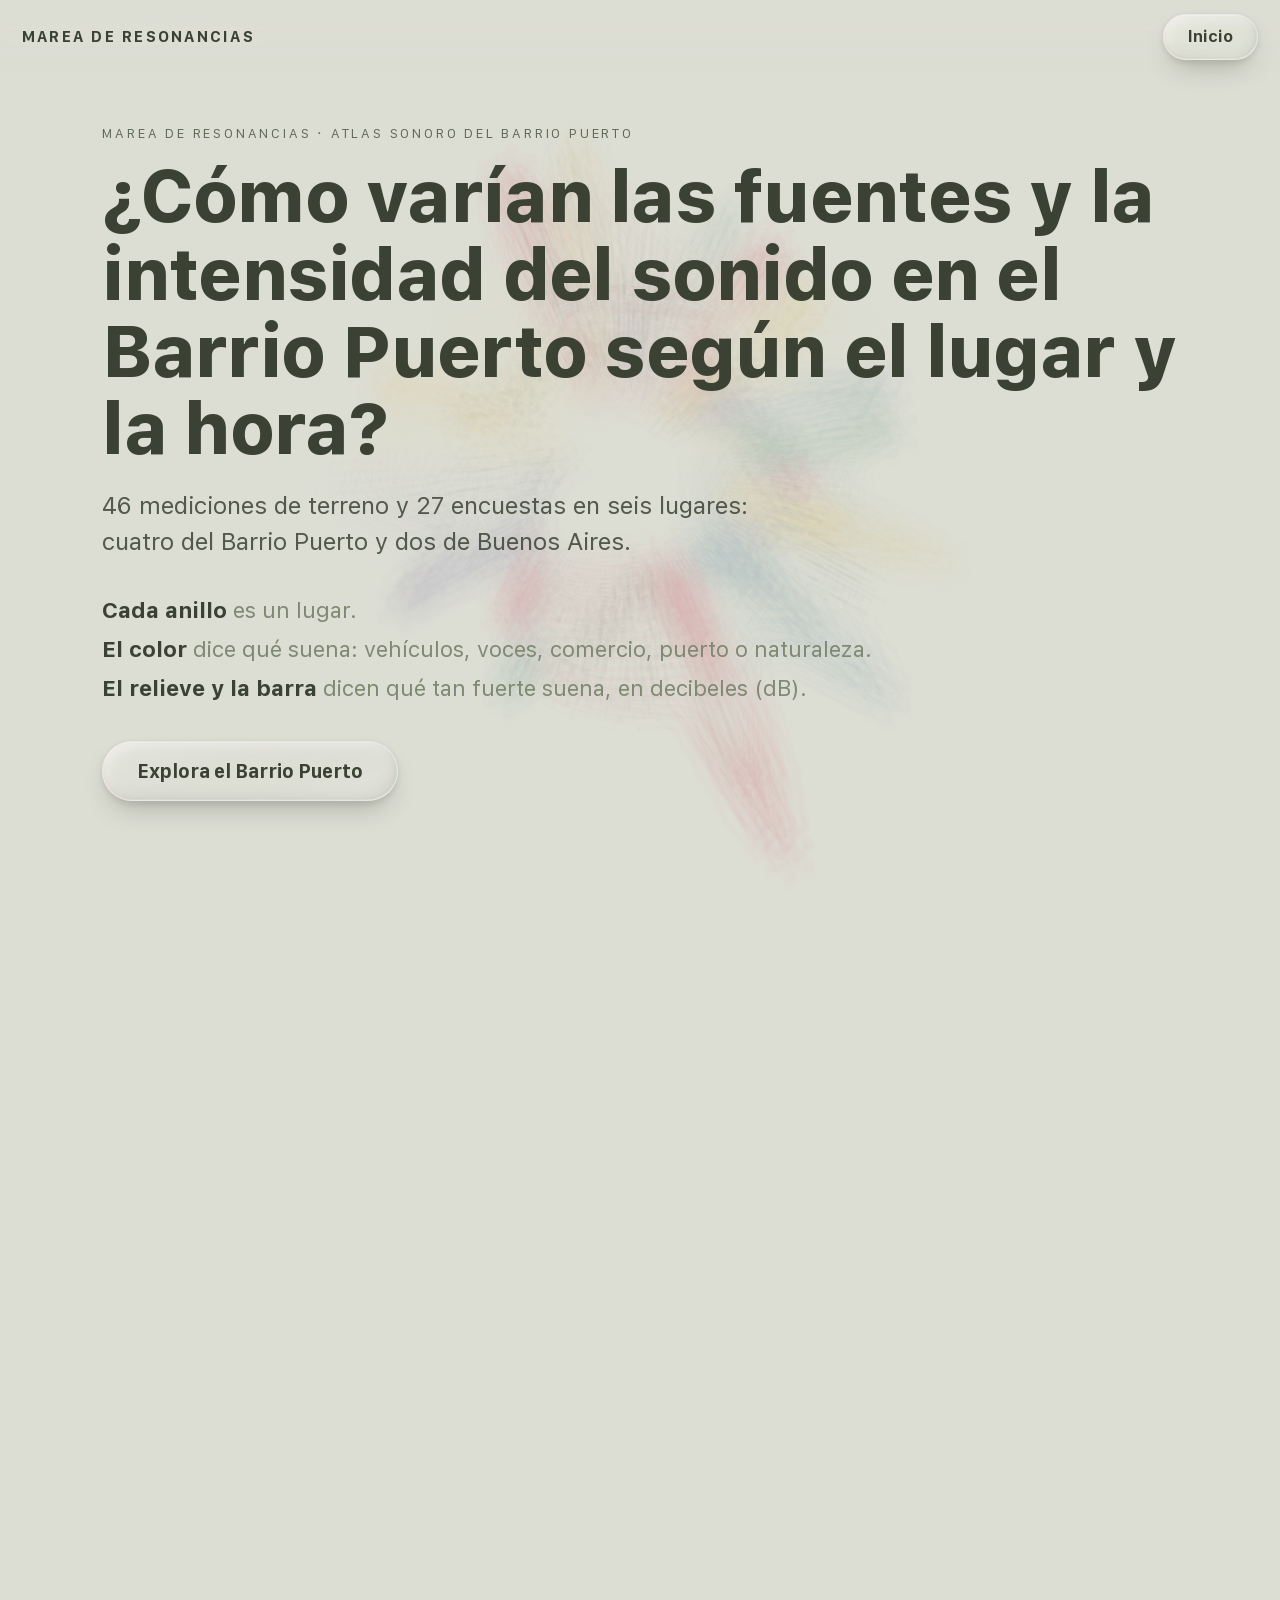
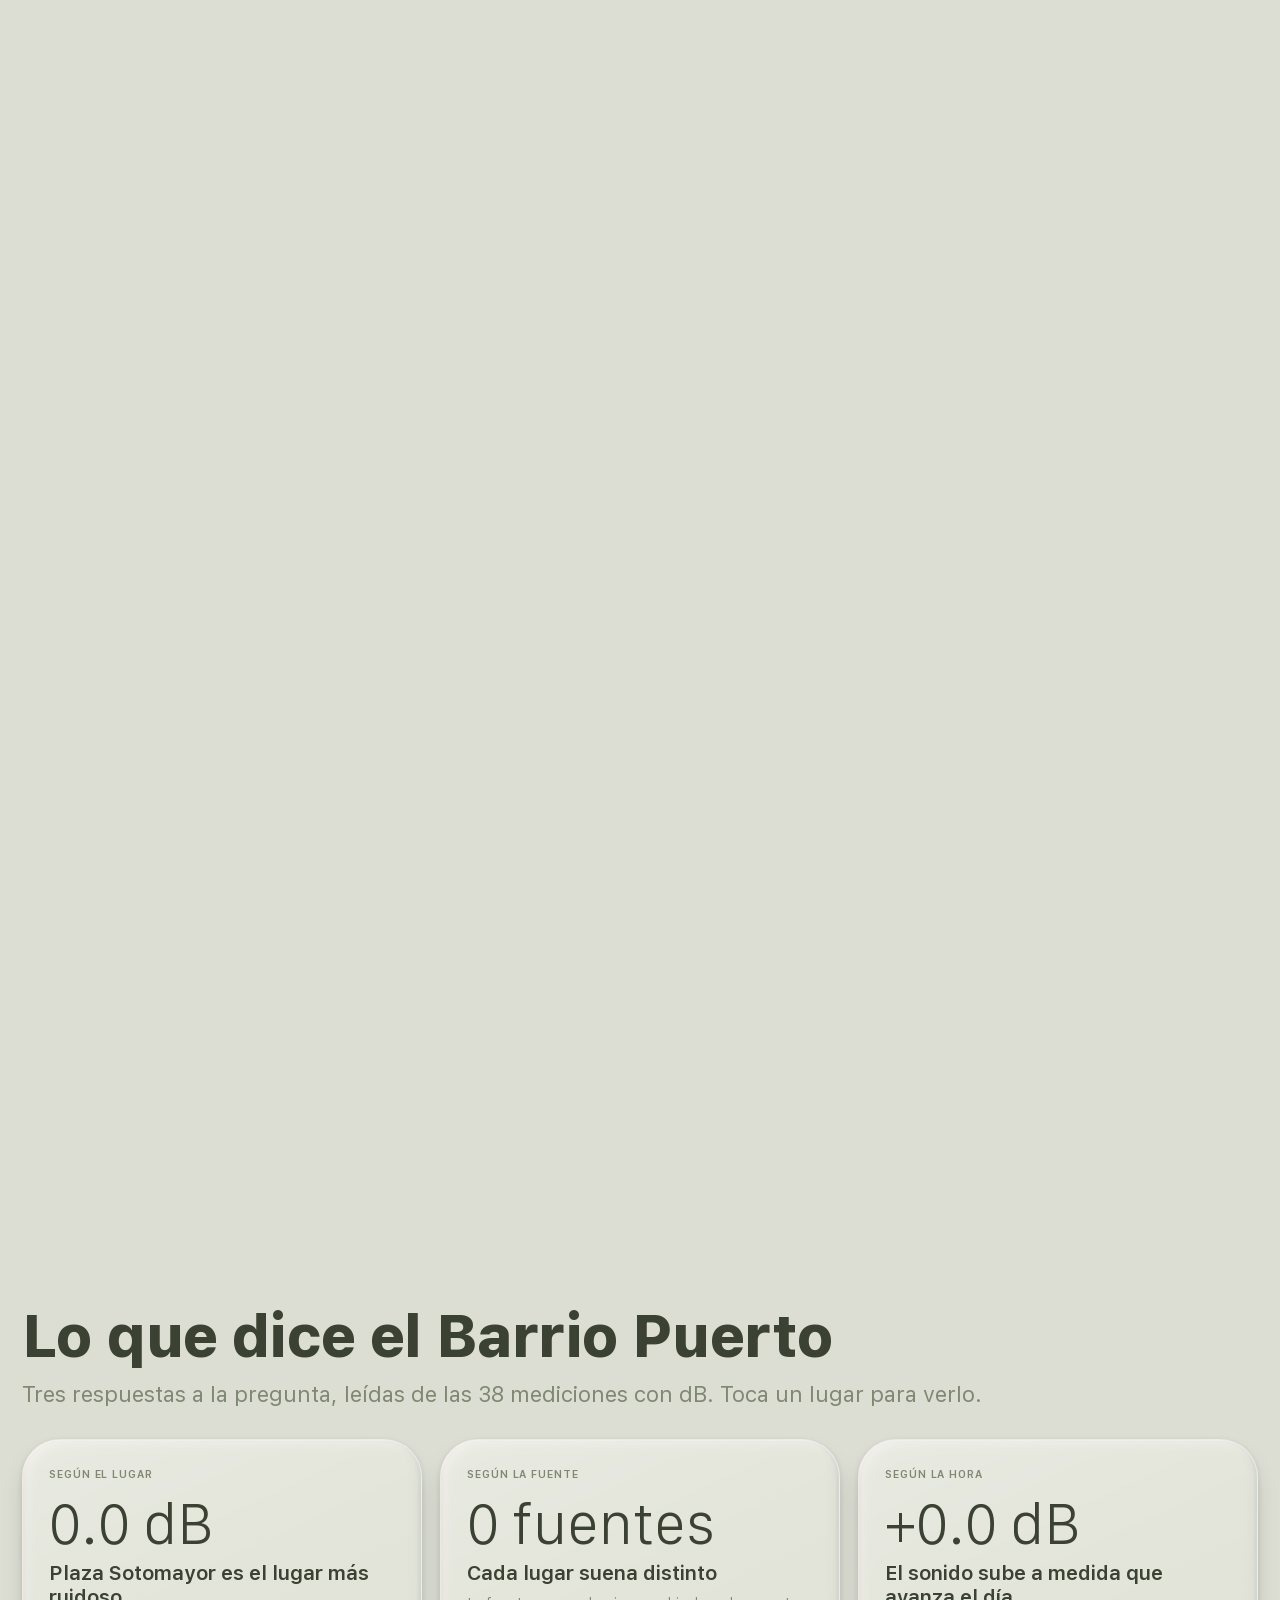
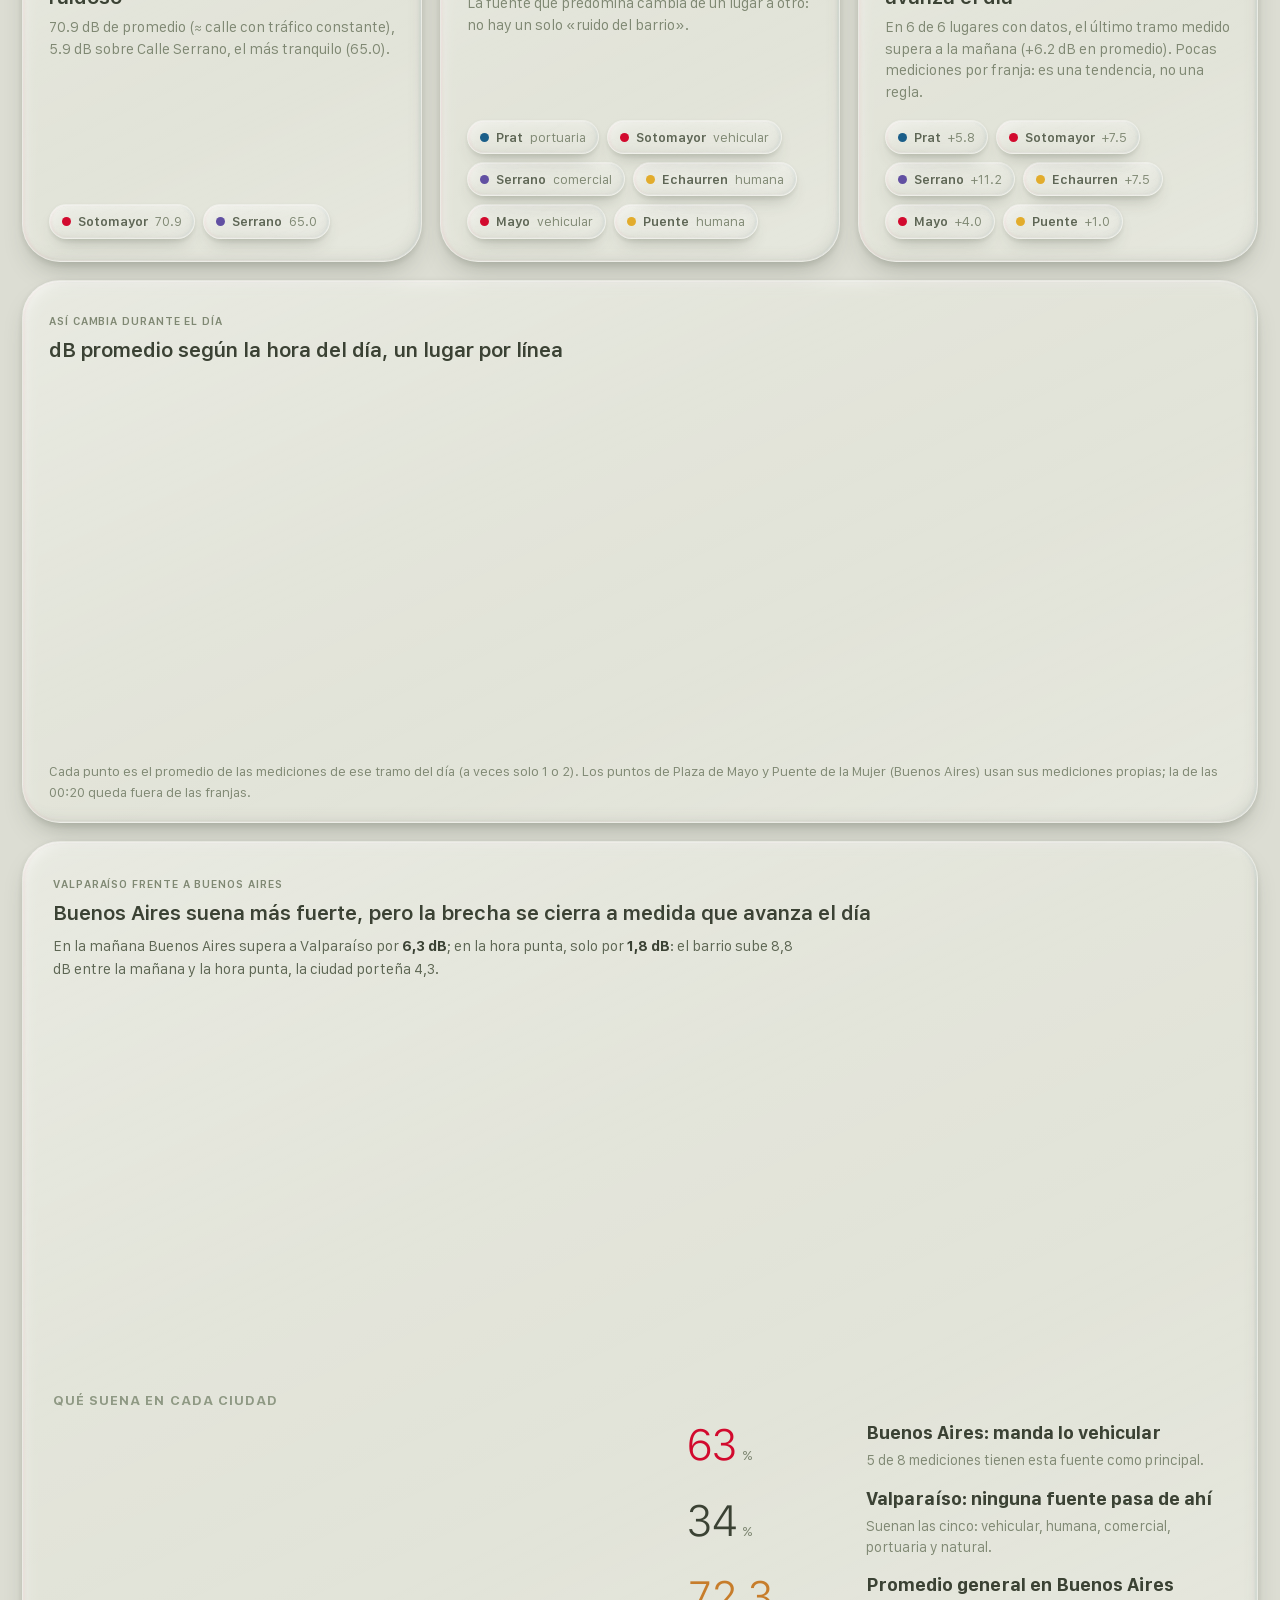
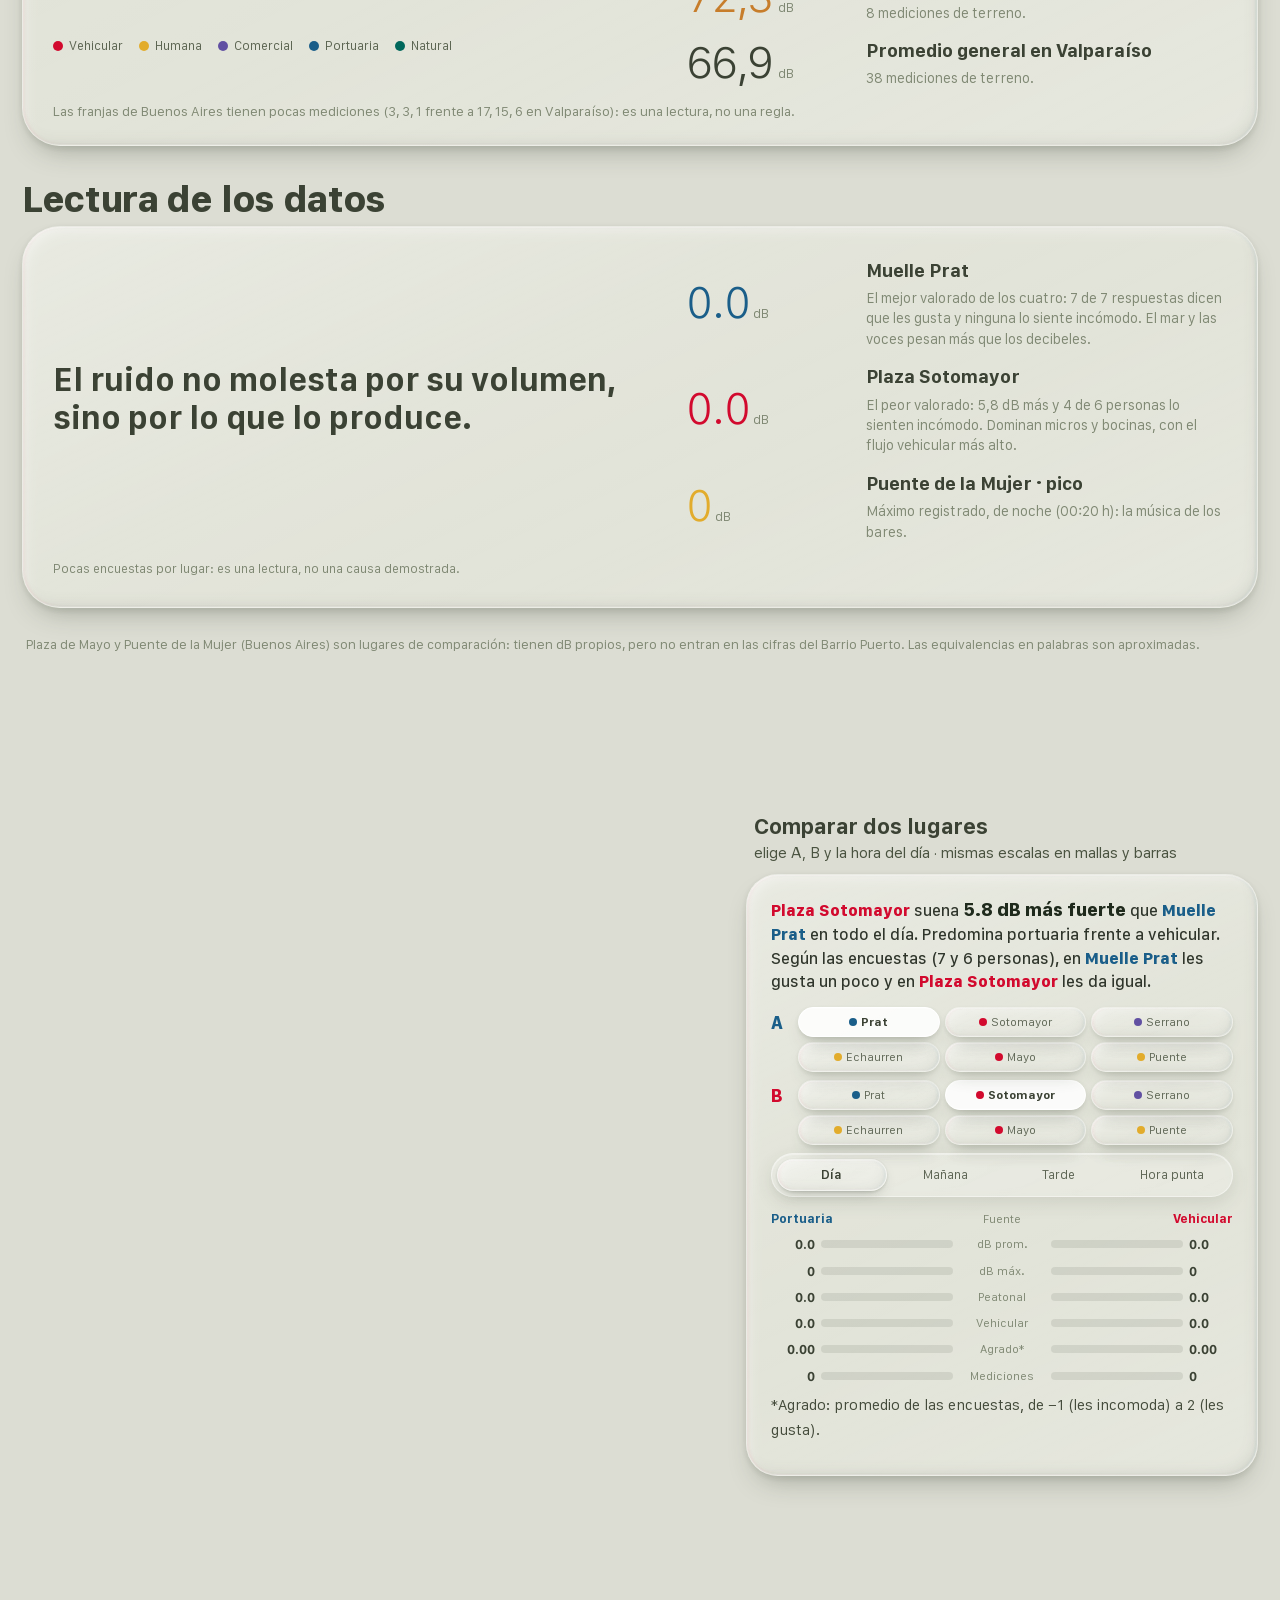
==== commit 3fd6132a: "v237: el anillo de agrado pulsa según la valoración Co-Authored-By: Claude Sonnet 5.5 <noreply@anthr" ====
--- a/index.html
+++ b/index.html
@@ -1,6 +1,6 @@
 <!DOCTYPE html>
 <html lang="es"><head><meta charset="utf-8"><meta name="theme-color" content="#DCDDD3"><script>(function(){var q=matchMedia('(prefers-color-scheme: dark)').matches?'dark':'light',t=q,s=null;try{s=localStorage.getItem('marea-theme')}catch(e){}if(s){var a=s.split(':');if((a[0]==='dark'||a[0]==='light')&&a[1]===q)t=a[0];else try{localStorage.removeItem('marea-theme')}catch(e){}}document.documentElement.dataset.theme=t;window.__DK=t==='dark';var m=document.querySelector('meta[name=theme-color]');if(m&&t==='dark')m.content='#05141F'})()</script><meta name="viewport" content="width=device-width,initial-scale=1">
-<title>Marea de resonancias · Atlas sonoro del Barrio Puerto</title><link rel="preload" href="fonts/sf-pro.woff" as="font" type="font/woff" crossorigin><link rel="preload" href="fonts/sf-compact.woff" as="font" type="font/woff" crossorigin><link rel="stylesheet" href="style.css?v=236"><link id="dkcss" rel="stylesheet" href="dark.css?v=236" media="not all"><script>if(window.__DK)document.getElementById("dkcss").media="all"</script></head>
+<title>Marea de resonancias · Atlas sonoro del Barrio Puerto</title><link rel="preload" href="fonts/sf-pro.woff" as="font" type="font/woff" crossorigin><link rel="preload" href="fonts/sf-compact.woff" as="font" type="font/woff" crossorigin><link rel="stylesheet" href="style.css?v=237"><link id="dkcss" rel="stylesheet" href="dark.css?v=237" media="not all"><script>if(window.__DK)document.getElementById("dkcss").media="all"</script></head>
 <body class="heroing">
 <header><b>Marea de resonancias</b><nav id="nav" class="morph"><span class="lbl" tabindex="0">Inicio</span><a class="mb on" href="index.html">Visualización</a><a class="mb" href="about.html">Acerca del estudio</a></nav></header>
 <section id="hero">
@@ -20,4 +20,4 @@
 <div id="ans"><button class="qt" id="qt" aria-expanded="true">La pregunta<i>▾</i></button><div class="ain"><b class="q">¿Cómo varían las fuentes y la intensidad del sonido en el Barrio Puerto según el lugar y la hora?</b><div class="a"><span>El sonido cambia según el lugar y tiende a subir durante el día.</span> <a href="#finds">Ver hallazgos ↓</a></div></div></div>
 <button id="down" class="btn">Desplegar sectores ↓</button>
 <div id="story"><section id="s1" class="spacer"></section><section id="s2" class="spacer"></section><section id="s2b" class="spacer"></section><section id="s3" class="panelsec"></section></div>
-<script src="data.js?v=236"></script><script src="vita.js?v=236"></script><script src="app.js?v=236"></script><script src="story.js?v=236"></script><script src="audio.js?v=236"></script><script src="theme.js?v=236"></script><script src="glass.js?v=236"></script></body></html>
+<script src="data.js?v=237"></script><script src="vita.js?v=237"></script><script src="app.js?v=237"></script><script src="story.js?v=237"></script><script src="audio.js?v=237"></script><script src="theme.js?v=237"></script><script src="glass.js?v=237"></script></body></html>
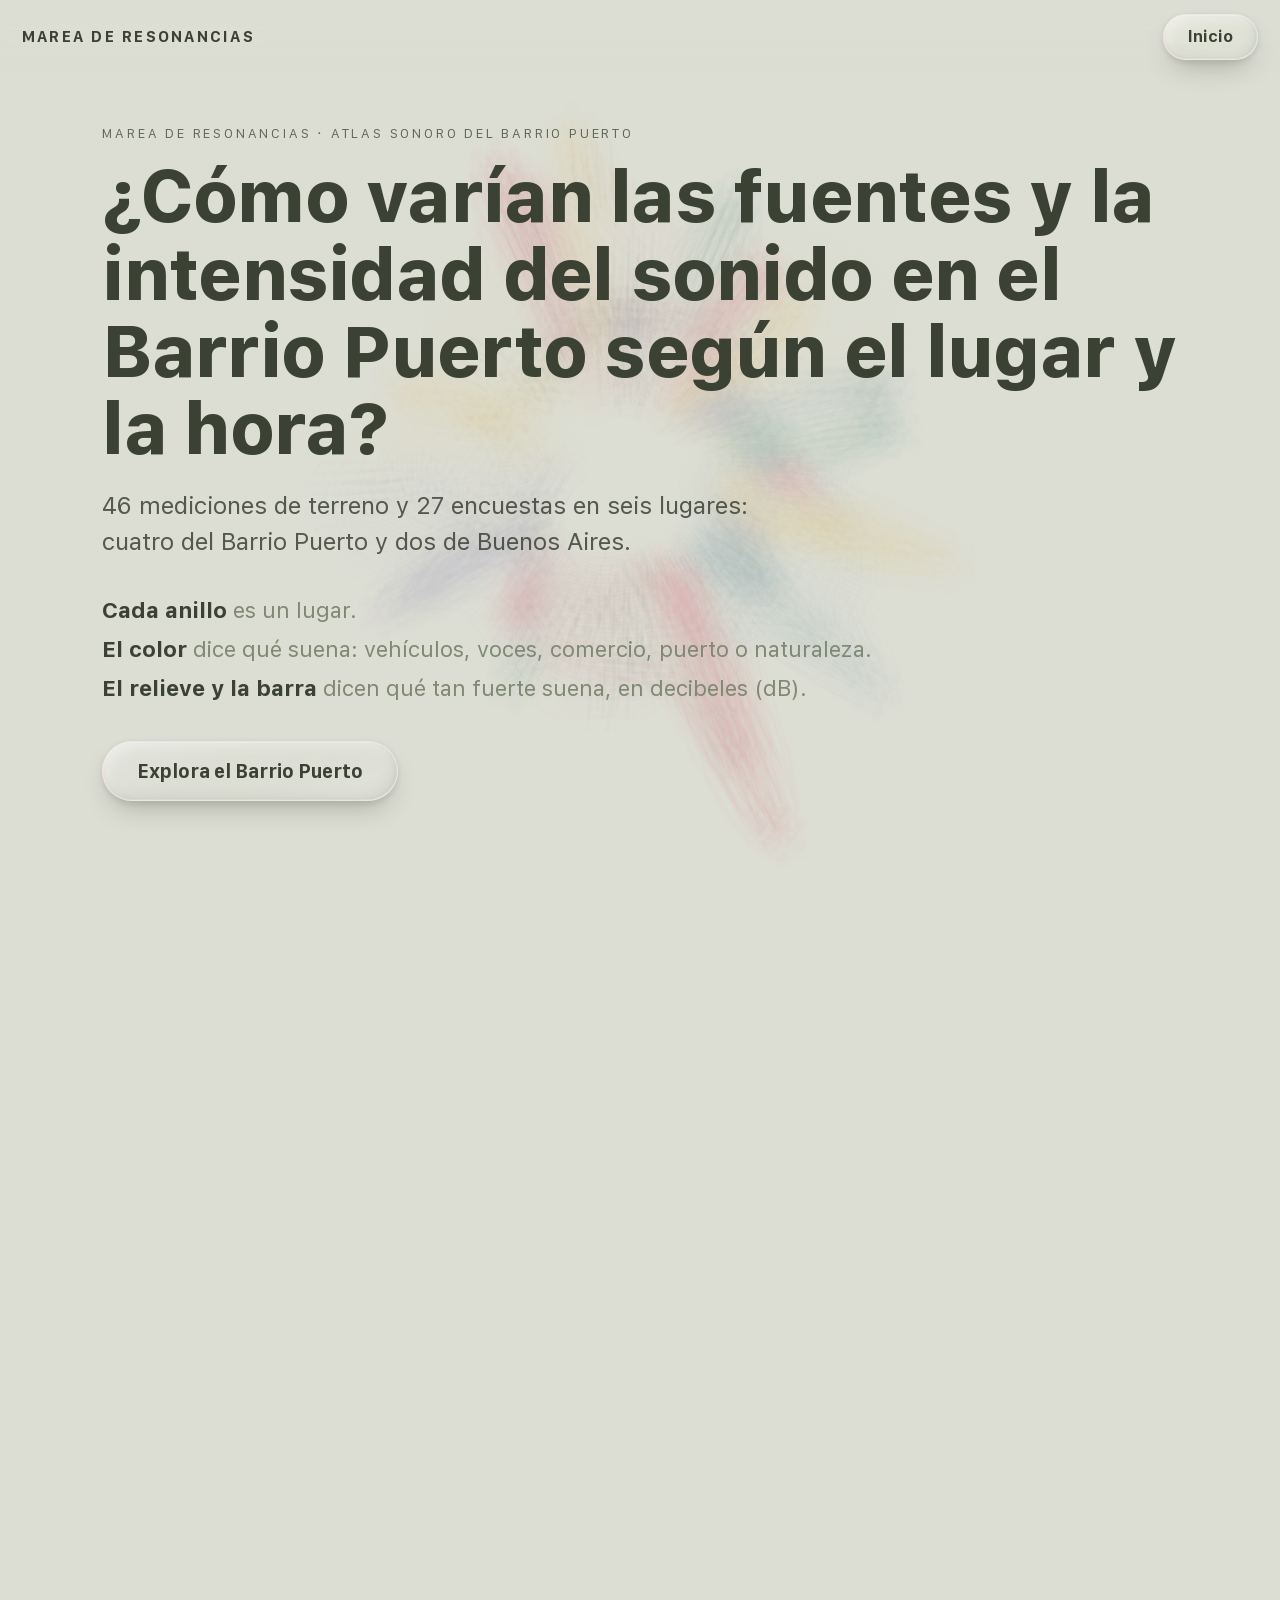
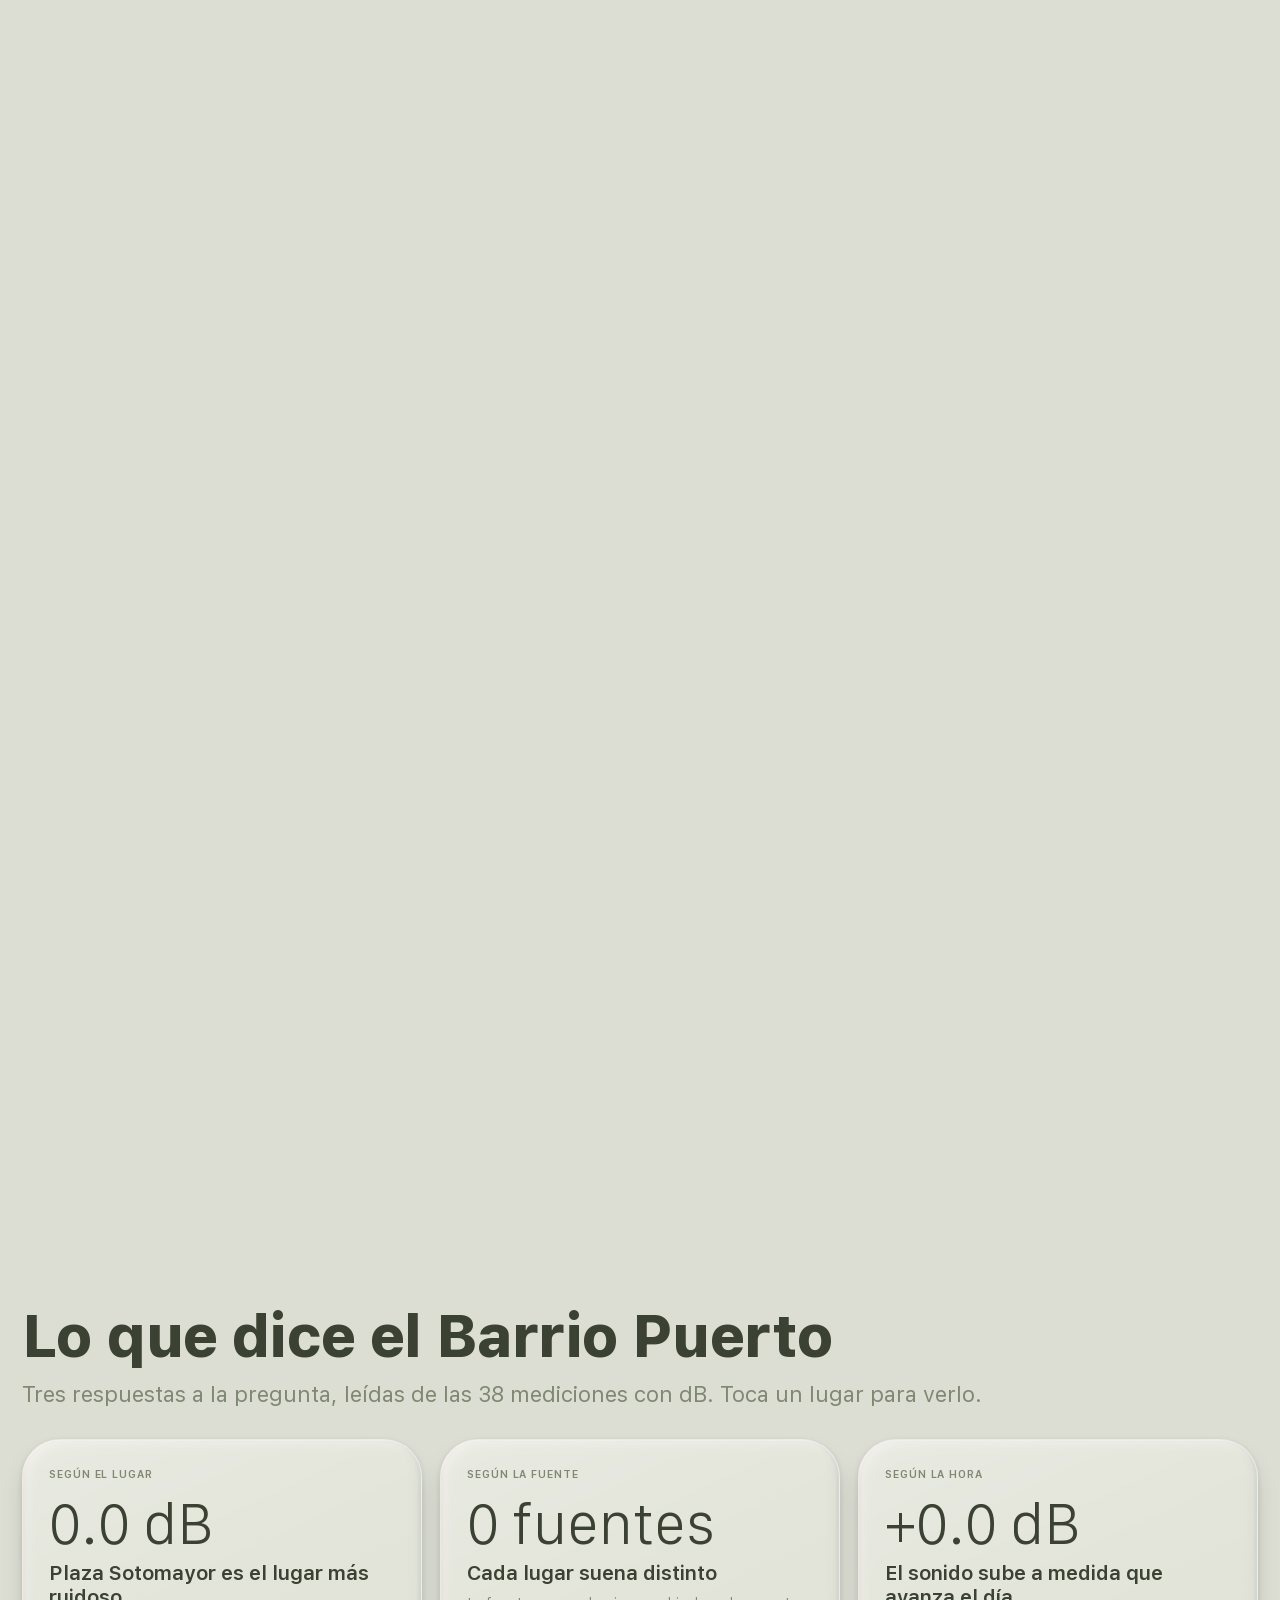
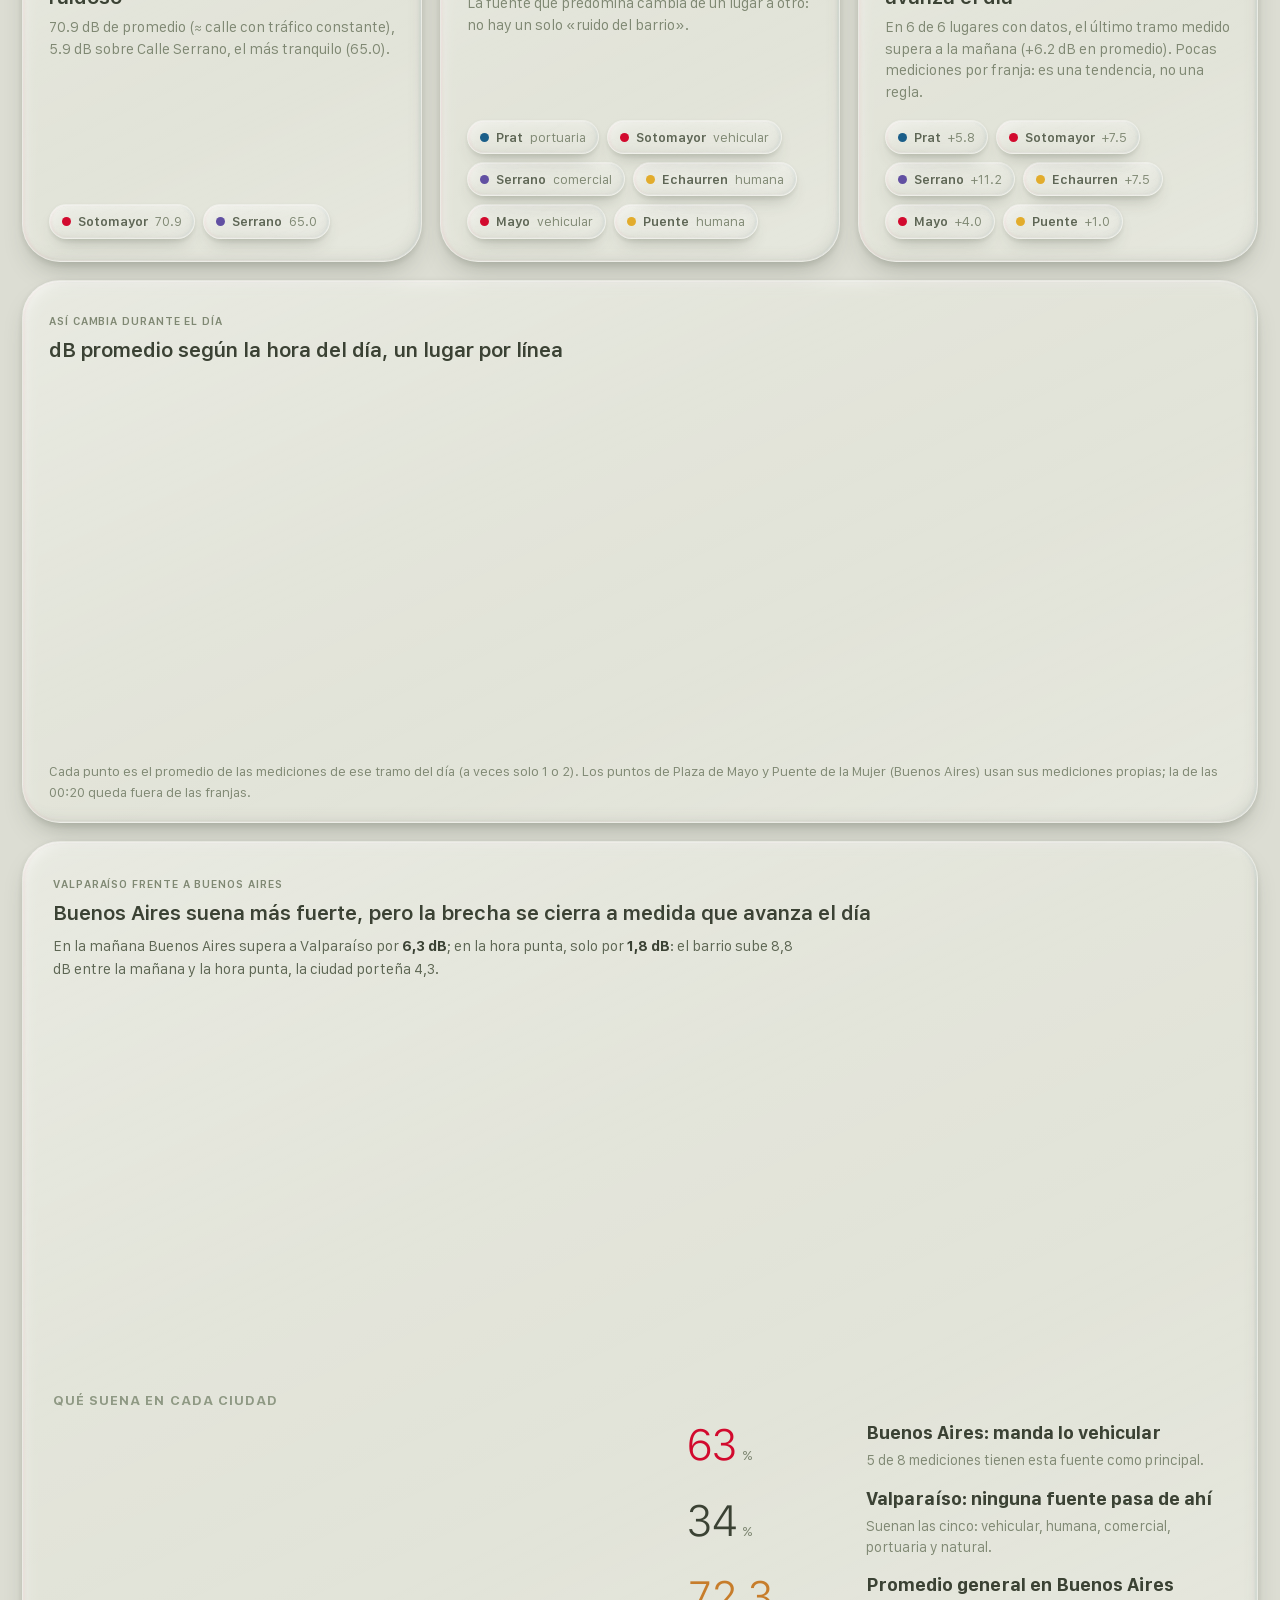
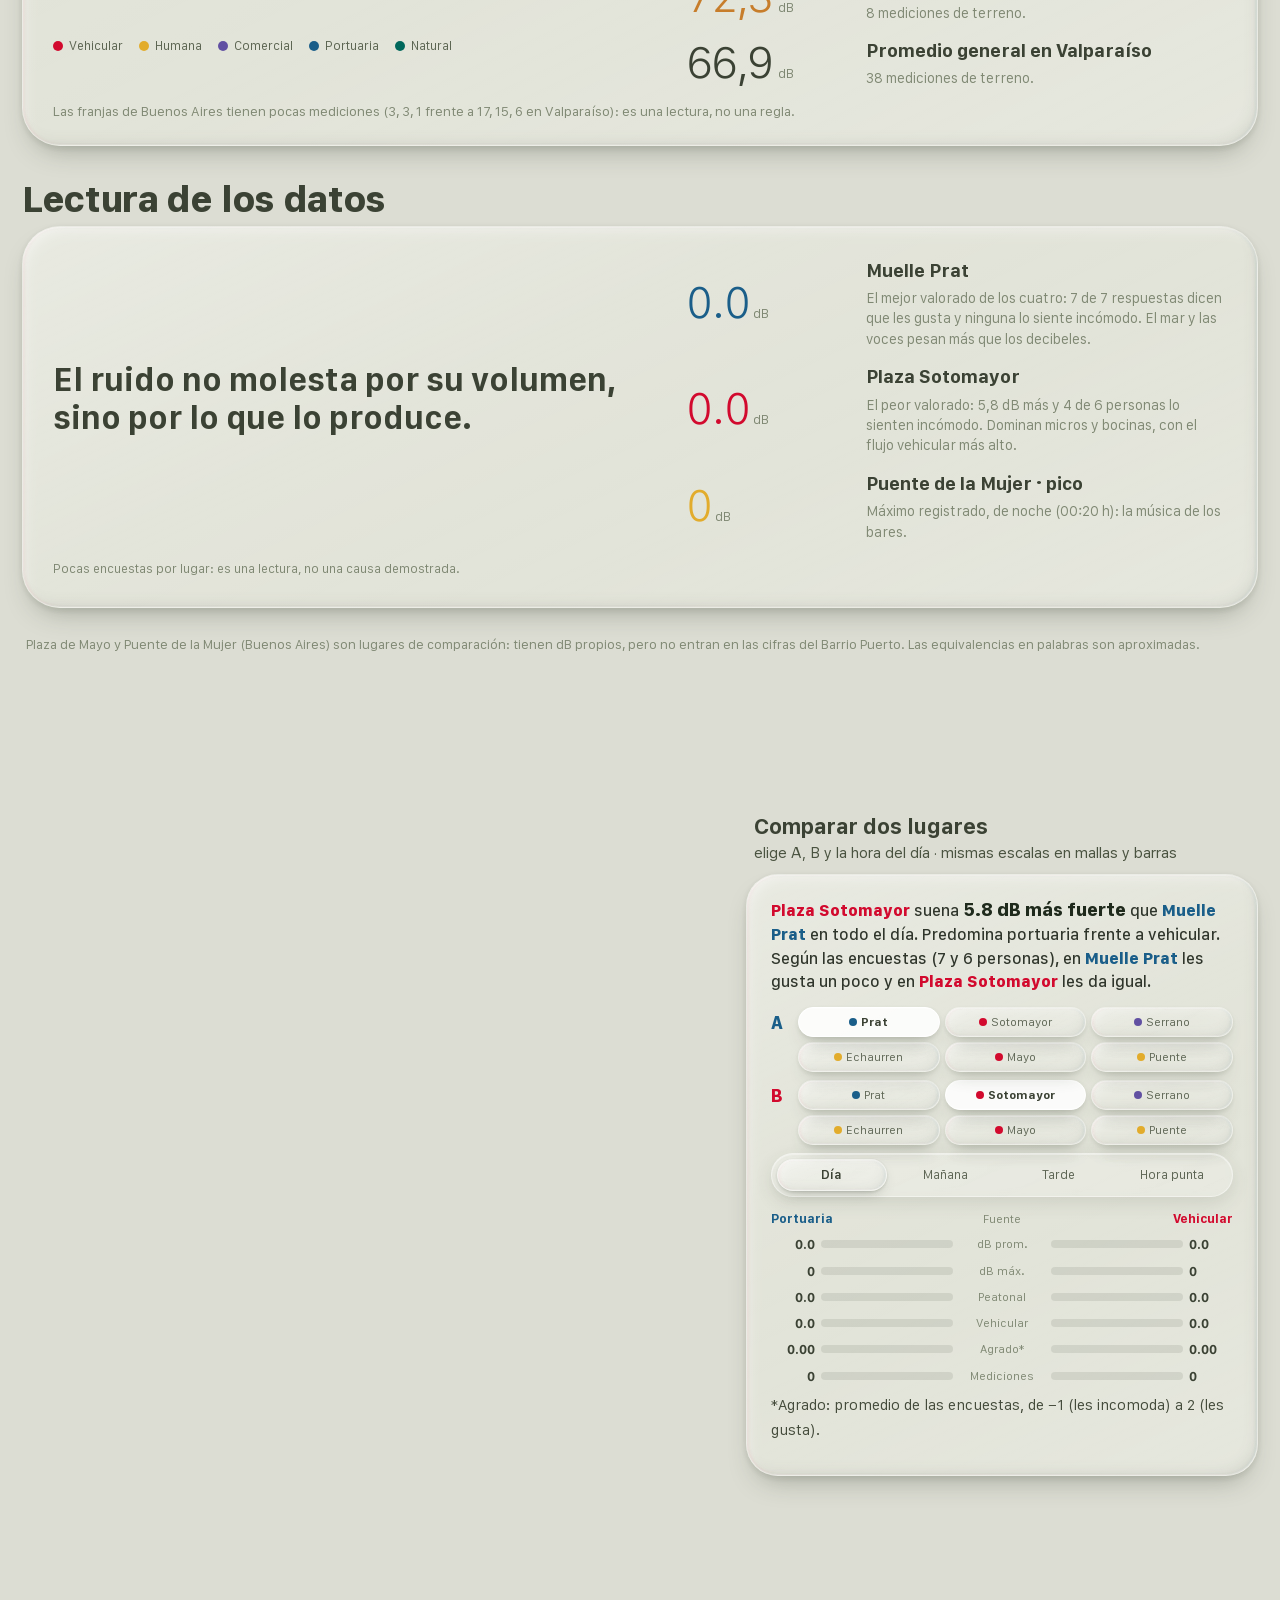
==== commit ba87fbf6: "v238: el anillo pulsante del sonido queda concéntrico con el parlante Co-Authored-By: Claude Sonnet " ====
--- a/index.html
+++ b/index.html
@@ -1,6 +1,6 @@
 <!DOCTYPE html>
 <html lang="es"><head><meta charset="utf-8"><meta name="theme-color" content="#DCDDD3"><script>(function(){var q=matchMedia('(prefers-color-scheme: dark)').matches?'dark':'light',t=q,s=null;try{s=localStorage.getItem('marea-theme')}catch(e){}if(s){var a=s.split(':');if((a[0]==='dark'||a[0]==='light')&&a[1]===q)t=a[0];else try{localStorage.removeItem('marea-theme')}catch(e){}}document.documentElement.dataset.theme=t;window.__DK=t==='dark';var m=document.querySelector('meta[name=theme-color]');if(m&&t==='dark')m.content='#05141F'})()</script><meta name="viewport" content="width=device-width,initial-scale=1">
-<title>Marea de resonancias · Atlas sonoro del Barrio Puerto</title><link rel="preload" href="fonts/sf-pro.woff" as="font" type="font/woff" crossorigin><link rel="preload" href="fonts/sf-compact.woff" as="font" type="font/woff" crossorigin><link rel="stylesheet" href="style.css?v=237"><link id="dkcss" rel="stylesheet" href="dark.css?v=237" media="not all"><script>if(window.__DK)document.getElementById("dkcss").media="all"</script></head>
+<title>Marea de resonancias · Atlas sonoro del Barrio Puerto</title><link rel="preload" href="fonts/sf-pro.woff" as="font" type="font/woff" crossorigin><link rel="preload" href="fonts/sf-compact.woff" as="font" type="font/woff" crossorigin><link rel="stylesheet" href="style.css?v=238"><link id="dkcss" rel="stylesheet" href="dark.css?v=238" media="not all"><script>if(window.__DK)document.getElementById("dkcss").media="all"</script></head>
 <body class="heroing">
 <header><b>Marea de resonancias</b><nav id="nav" class="morph"><span class="lbl" tabindex="0">Inicio</span><a class="mb on" href="index.html">Visualización</a><a class="mb" href="about.html">Acerca del estudio</a></nav></header>
 <section id="hero">
@@ -20,4 +20,4 @@
 <div id="ans"><button class="qt" id="qt" aria-expanded="true">La pregunta<i>▾</i></button><div class="ain"><b class="q">¿Cómo varían las fuentes y la intensidad del sonido en el Barrio Puerto según el lugar y la hora?</b><div class="a"><span>El sonido cambia según el lugar y tiende a subir durante el día.</span> <a href="#finds">Ver hallazgos ↓</a></div></div></div>
 <button id="down" class="btn">Desplegar sectores ↓</button>
 <div id="story"><section id="s1" class="spacer"></section><section id="s2" class="spacer"></section><section id="s2b" class="spacer"></section><section id="s3" class="panelsec"></section></div>
-<script src="data.js?v=237"></script><script src="vita.js?v=237"></script><script src="app.js?v=237"></script><script src="story.js?v=237"></script><script src="audio.js?v=237"></script><script src="theme.js?v=237"></script><script src="glass.js?v=237"></script></body></html>
+<script src="data.js?v=238"></script><script src="vita.js?v=238"></script><script src="app.js?v=238"></script><script src="story.js?v=238"></script><script src="audio.js?v=238"></script><script src="theme.js?v=238"></script><script src="glass.js?v=238"></script></body></html>
--- a/style.css
+++ b/style.css
@@ -1484,7 +1484,8 @@
 /* v230 · modo claro: opciones desplegadas de Inicio con el mismo vidrio que Inicio / Cómo leer (sin fondo opaco, mismo borde, sombras y desenfoque) */
 #nav .mb,#nav.open .mb,#nav .mb.on{background-color:transparent!important;background-image:linear-gradient(155deg,rgba(255,255,255,.09),rgba(255,255,255,.02) 38%,rgba(255,255,255,.015) 62%,rgba(255,255,255,.06))!important;border-color:rgba(255,255,255,.27)!important;box-shadow:inset .5px 1px 1px -.5px rgba(255,255,255,.47),inset -.5px -1px 1px -.5px rgba(255,255,255,.25),inset 0 0 0 1px rgba(255,255,255,.09),inset 7px 9px 16px -9px rgba(255,255,255,.6),inset -7px -9px 16px -9px rgba(94,102,85,.16),inset 2px 0 5px -3px rgba(210,10,46,.25),inset -2px 0 5px -3px rgba(26,94,137,.25),0 14px 26px -10px rgba(59,66,52,.34),0 2px 6px rgba(59,66,52,.12);-webkit-backdrop-filter:blur(1px) saturate(1.18) brightness(1.02)!important;backdrop-filter:blur(1px) saturate(1.18) brightness(1.02)!important}
 /* v236 · el botón de sonido pulsa mientras esté silenciado (hasta que se use por primera vez) */
-#sec .snd::before{content:"";position:absolute;right:3px;top:50%;width:20px;height:20px;margin-top:-10px;border-radius:50%;border:1.5px solid #00675B;opacity:0;pointer-events:none}
+#sec .snd::before{content:"";box-sizing:border-box;position:absolute;right:5px;translate:.45px 0;top:50%;width:20px;height:20px;margin-top:-10px;border-radius:50%;border:1.5px solid #00675B;opacity:0;pointer-events:none}
 #sec .snd:not(.on):not(.q):not([hidden])::before{animation:sndp 2.4s ease-out infinite}
 @keyframes sndp{0%{transform:scale(.7);opacity:.8}100%{transform:scale(1.6);opacity:0}}
 @media(prefers-reduced-motion:reduce){#sec .snd::before{animation:none!important}}
+/* v238 · anillo del sonido: border-box (antes el borde lo descentraba 1,5 px) y centrado en el cuerpo del parlante */
